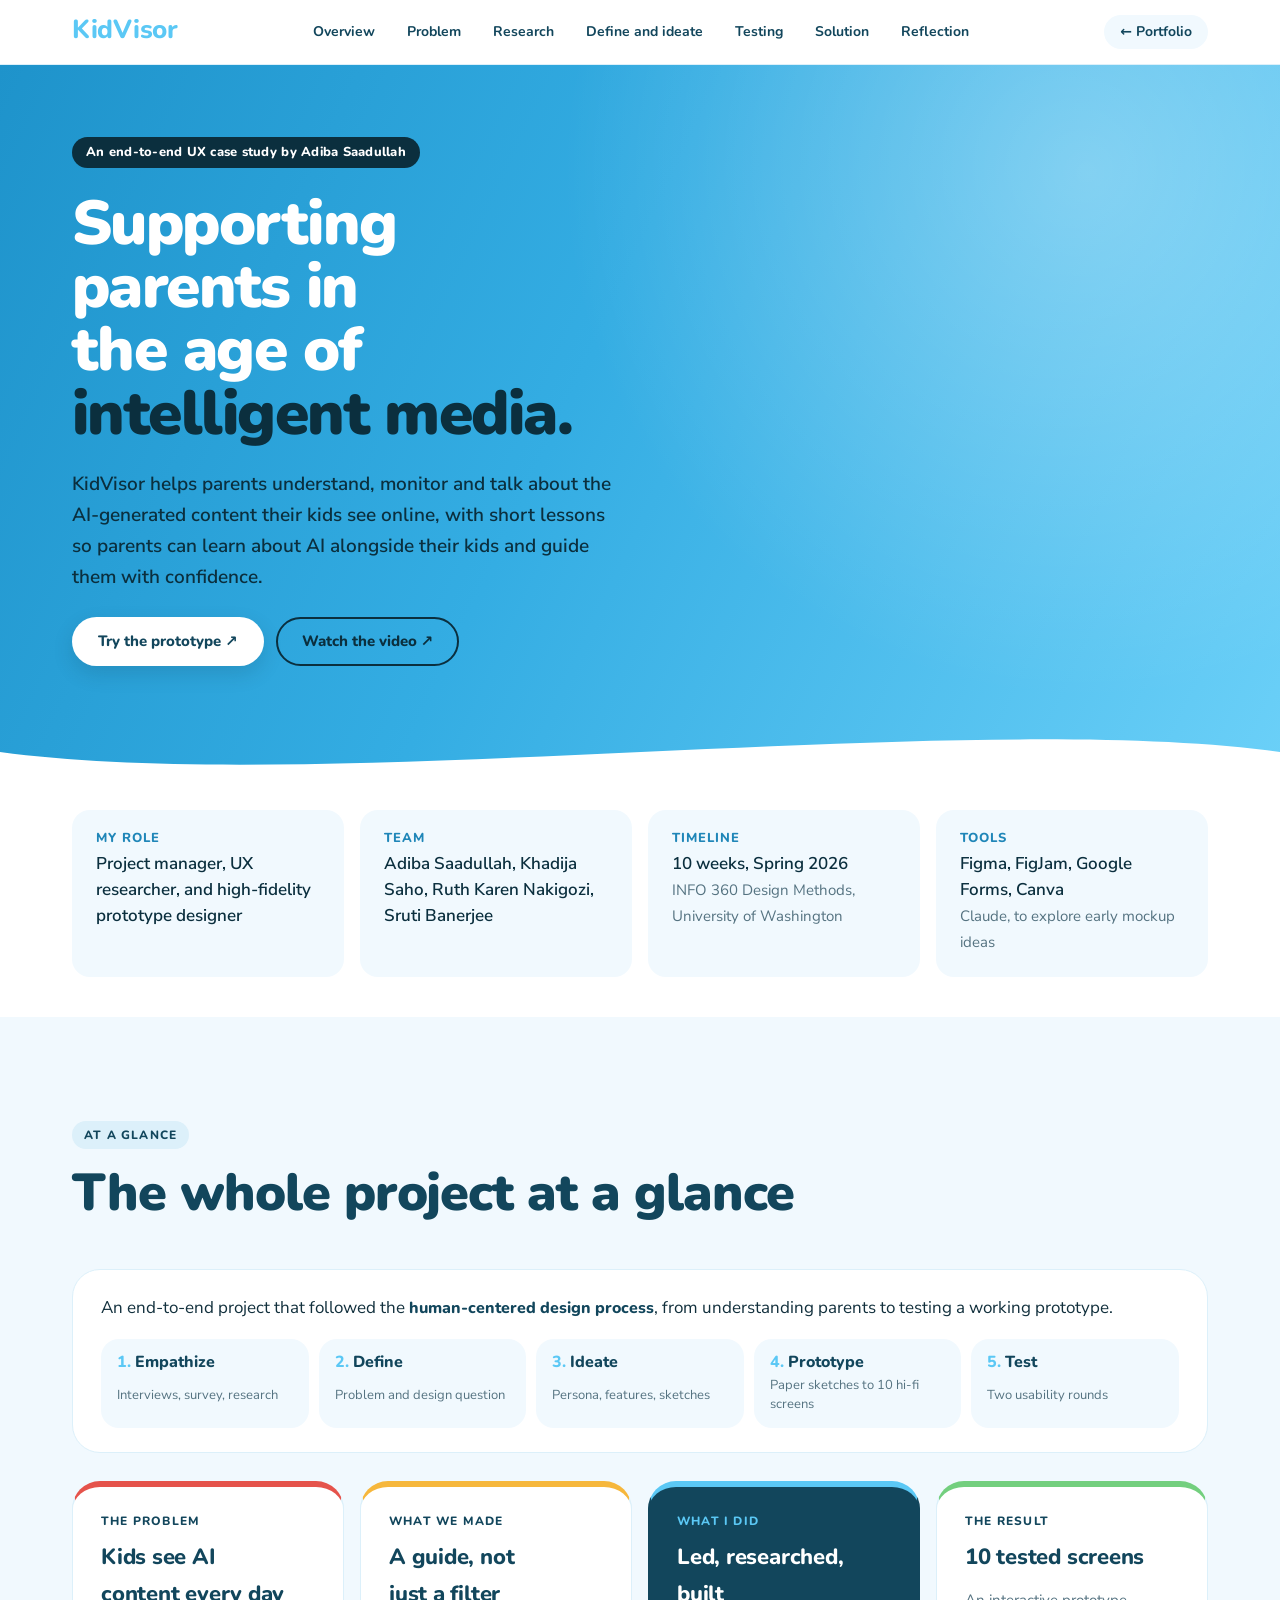
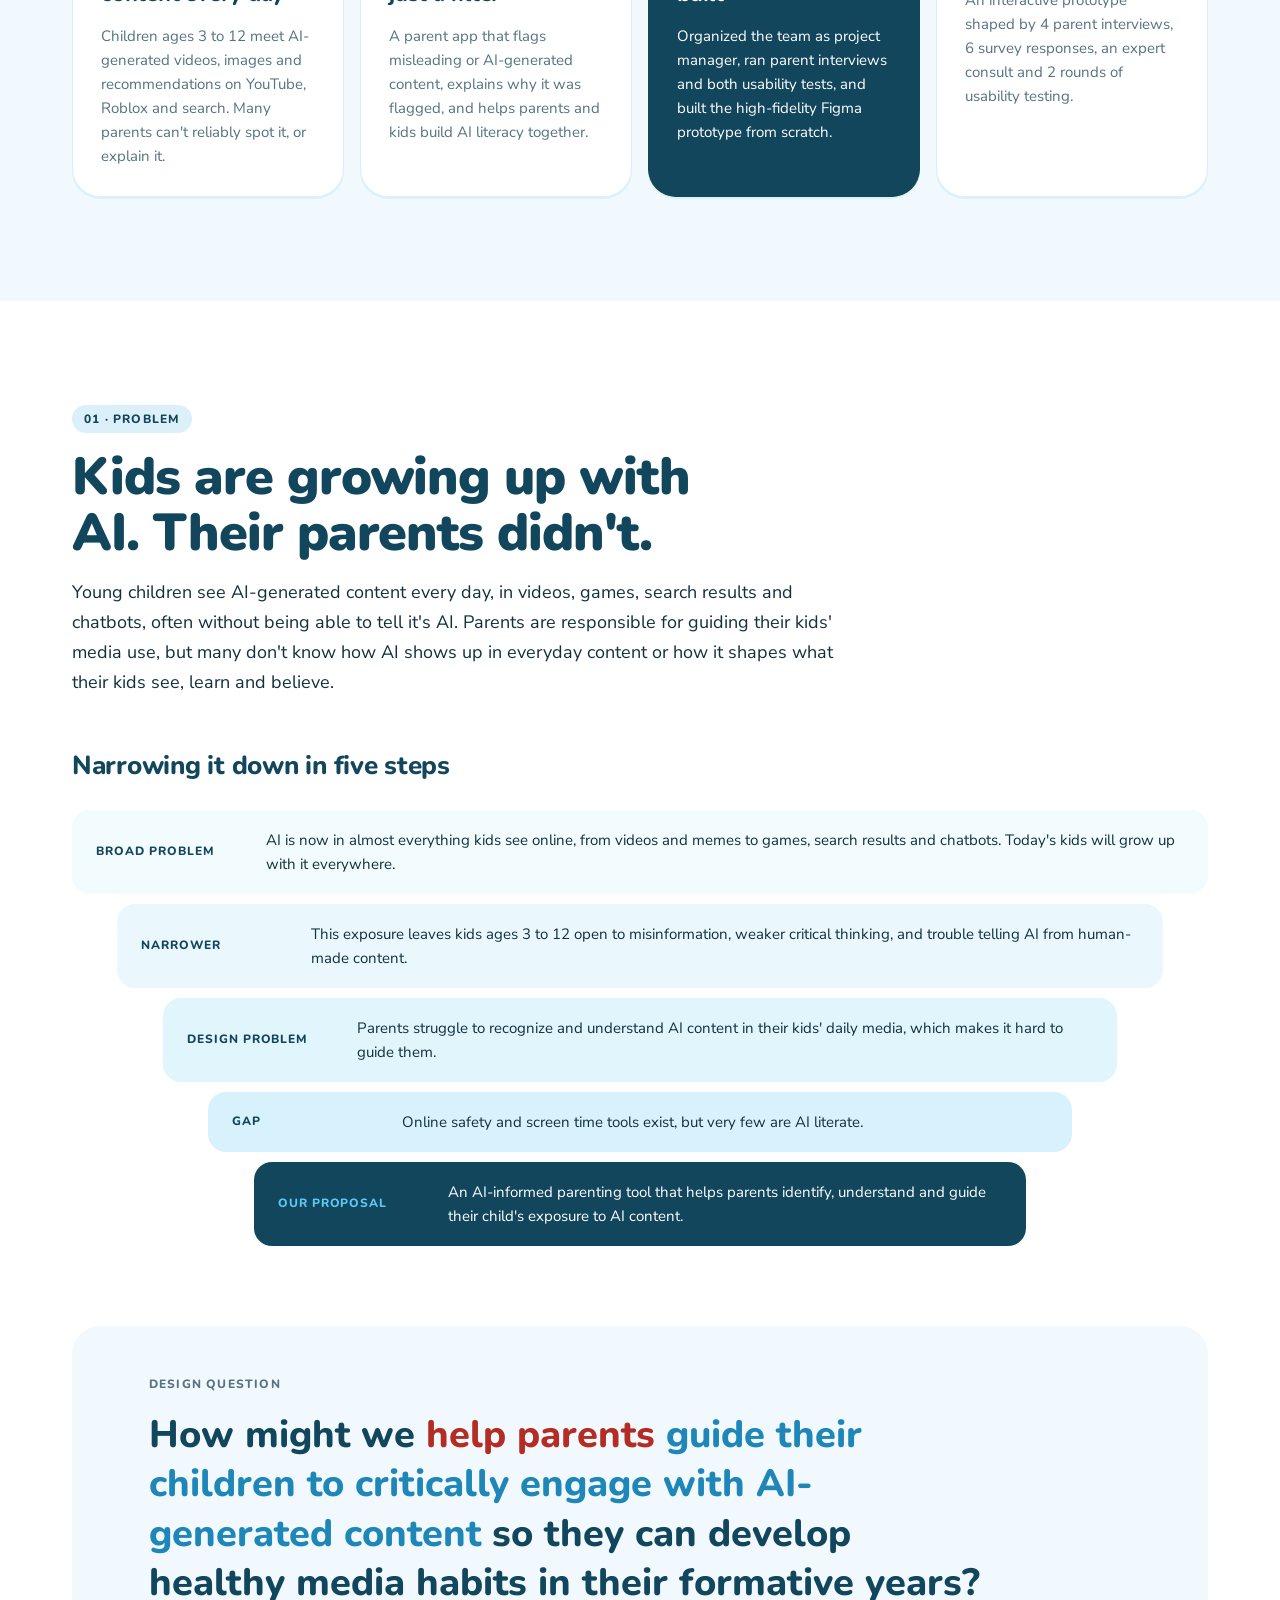
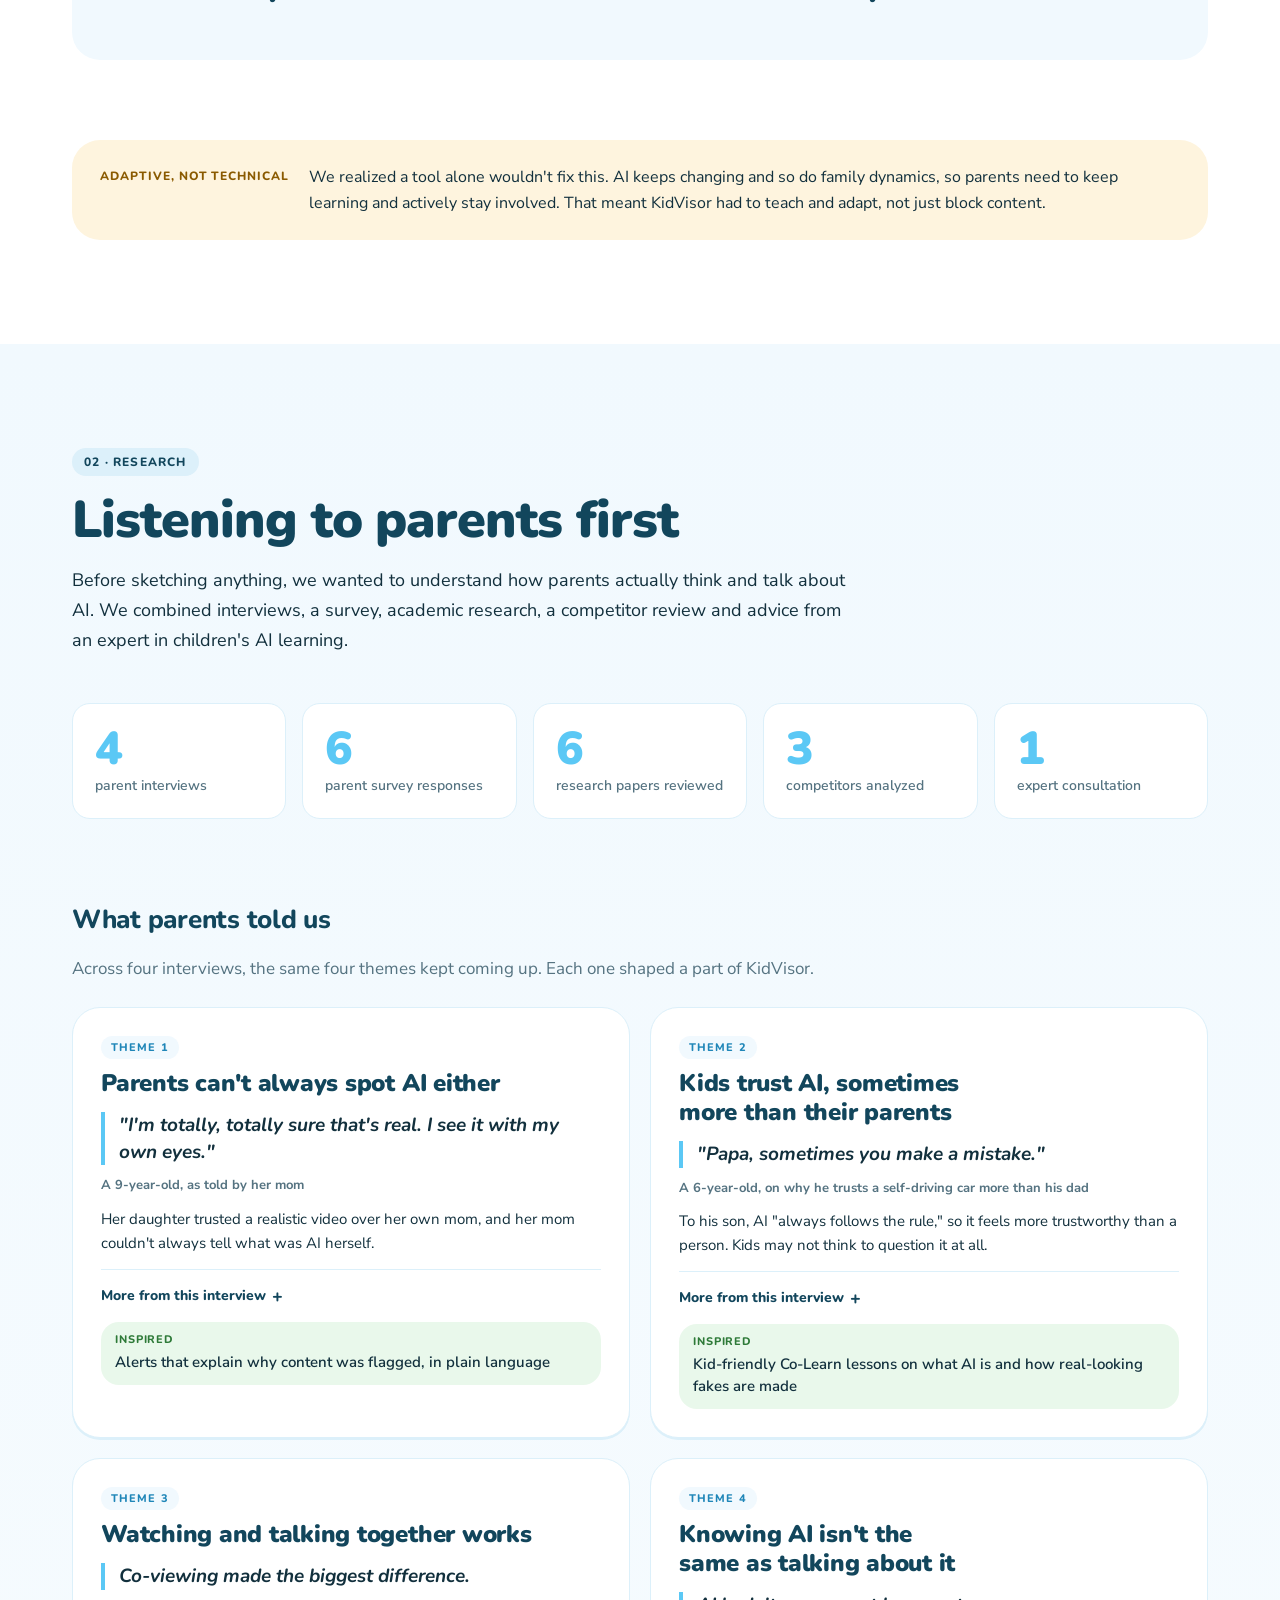
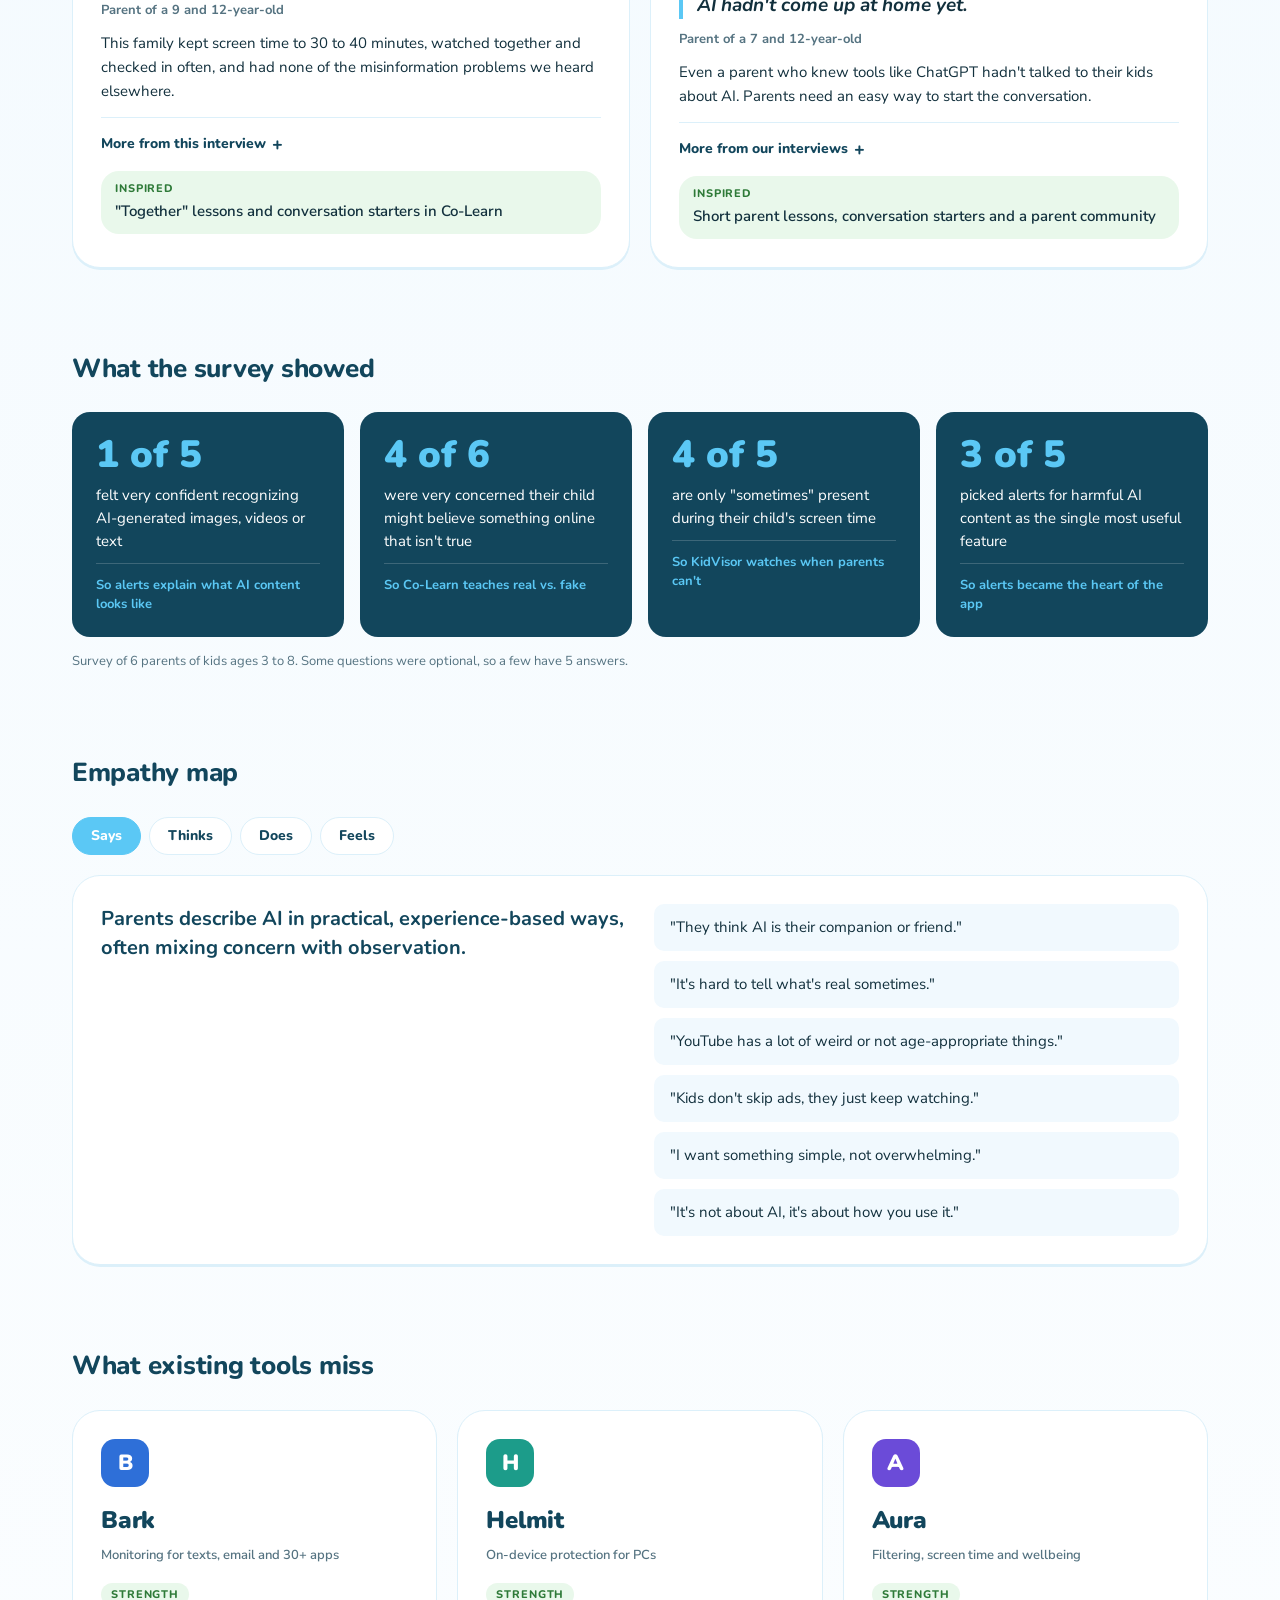
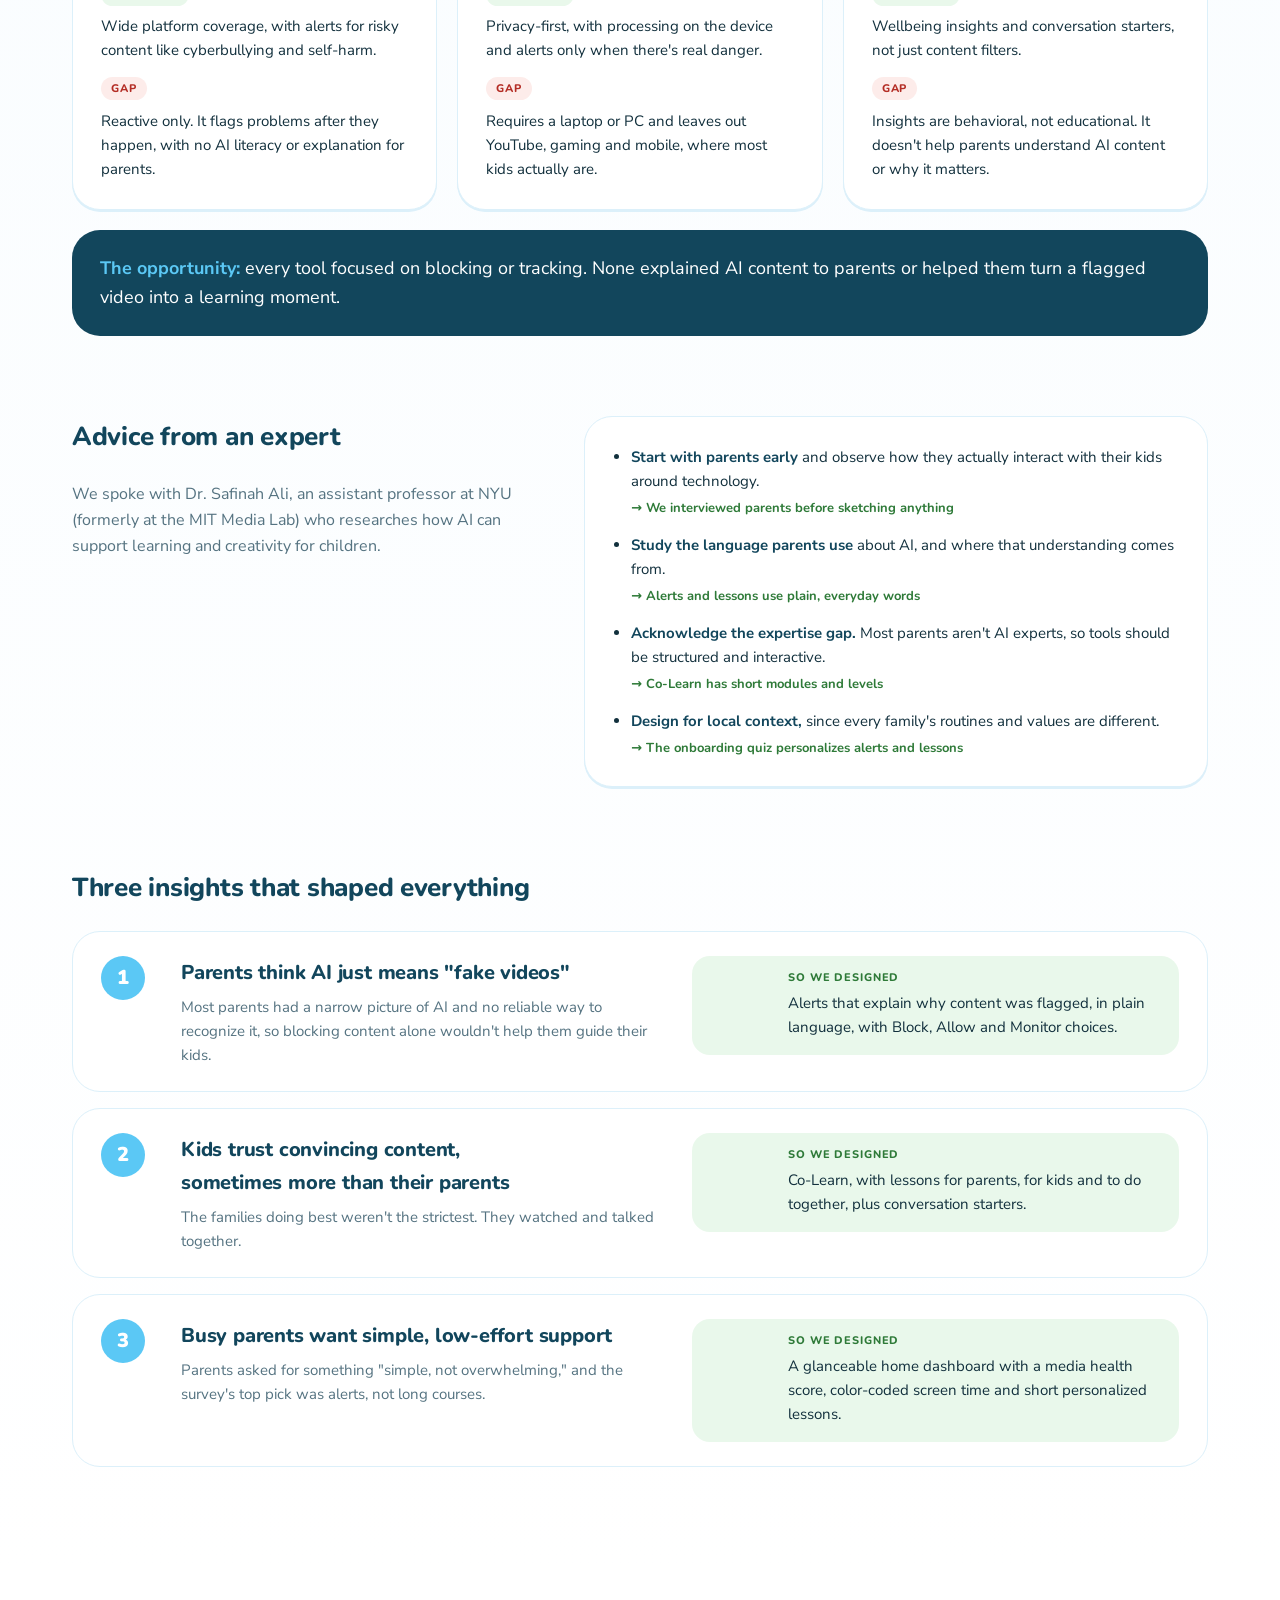
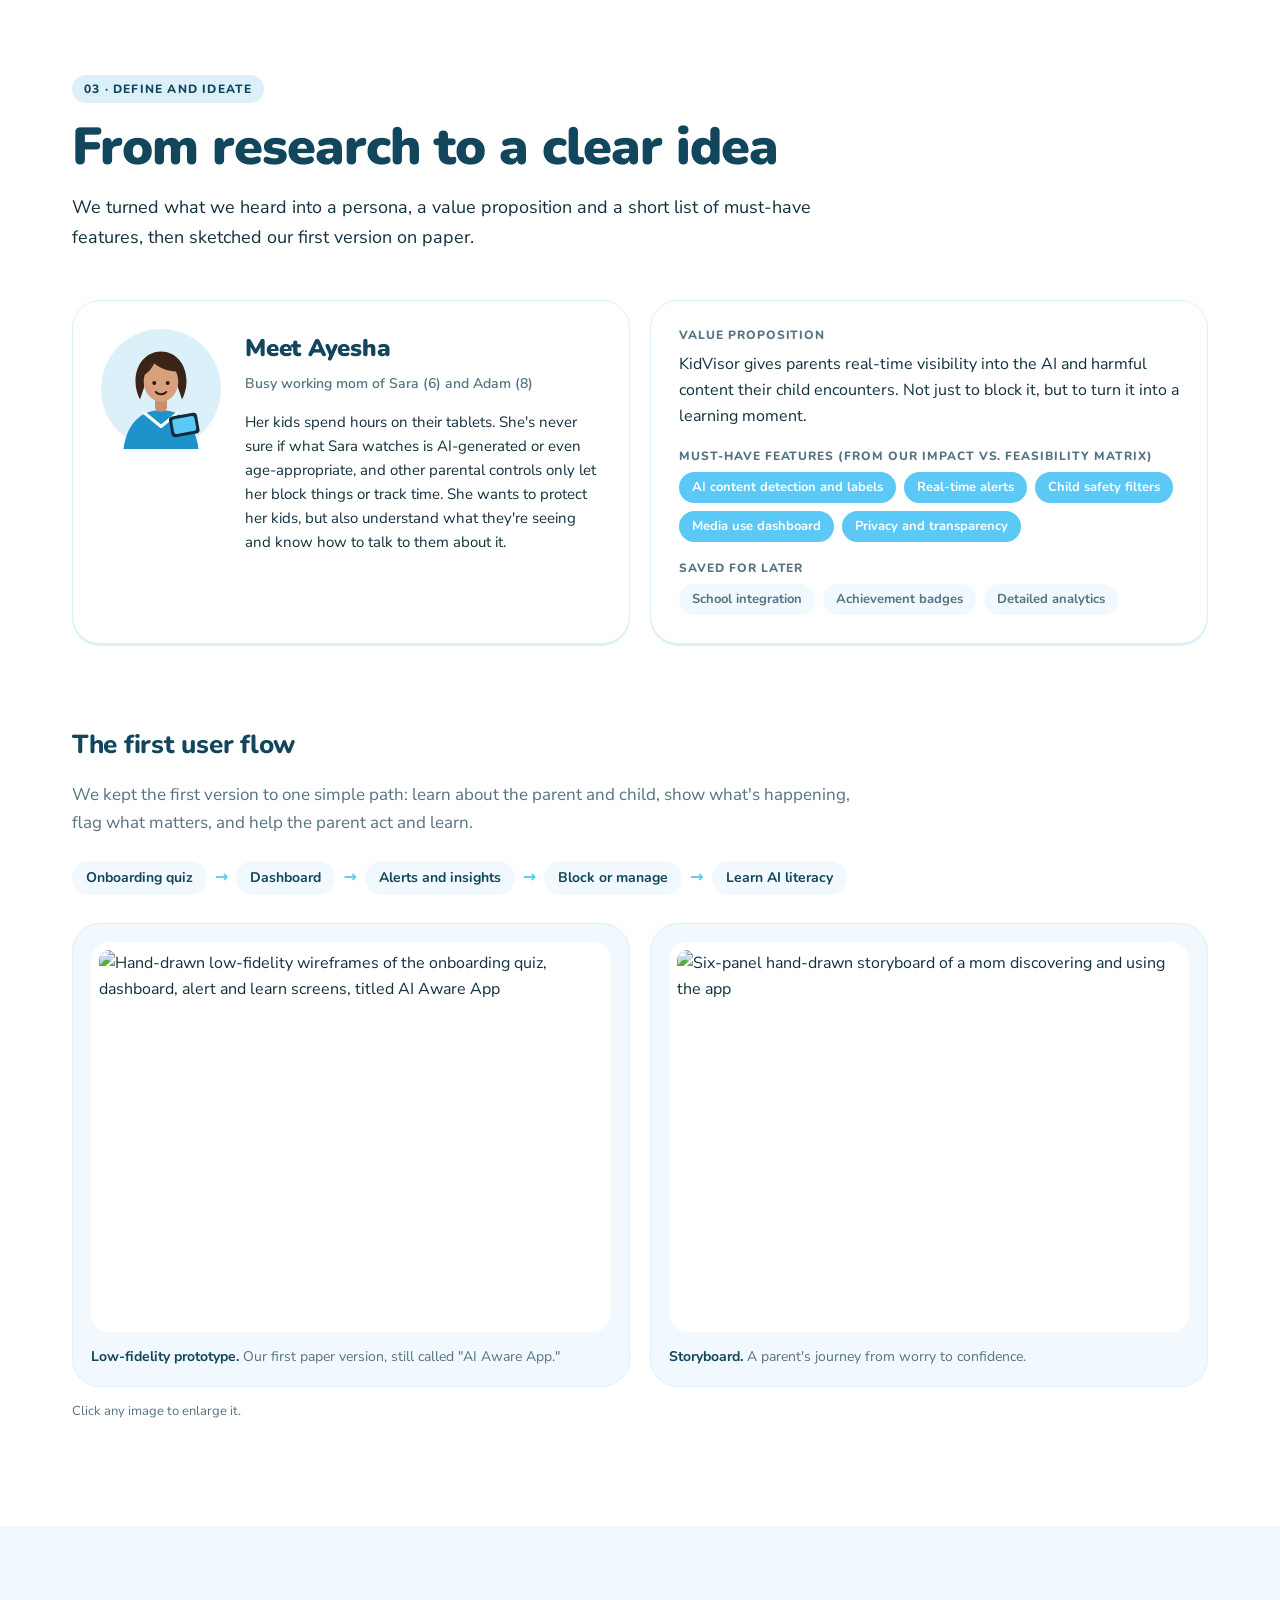
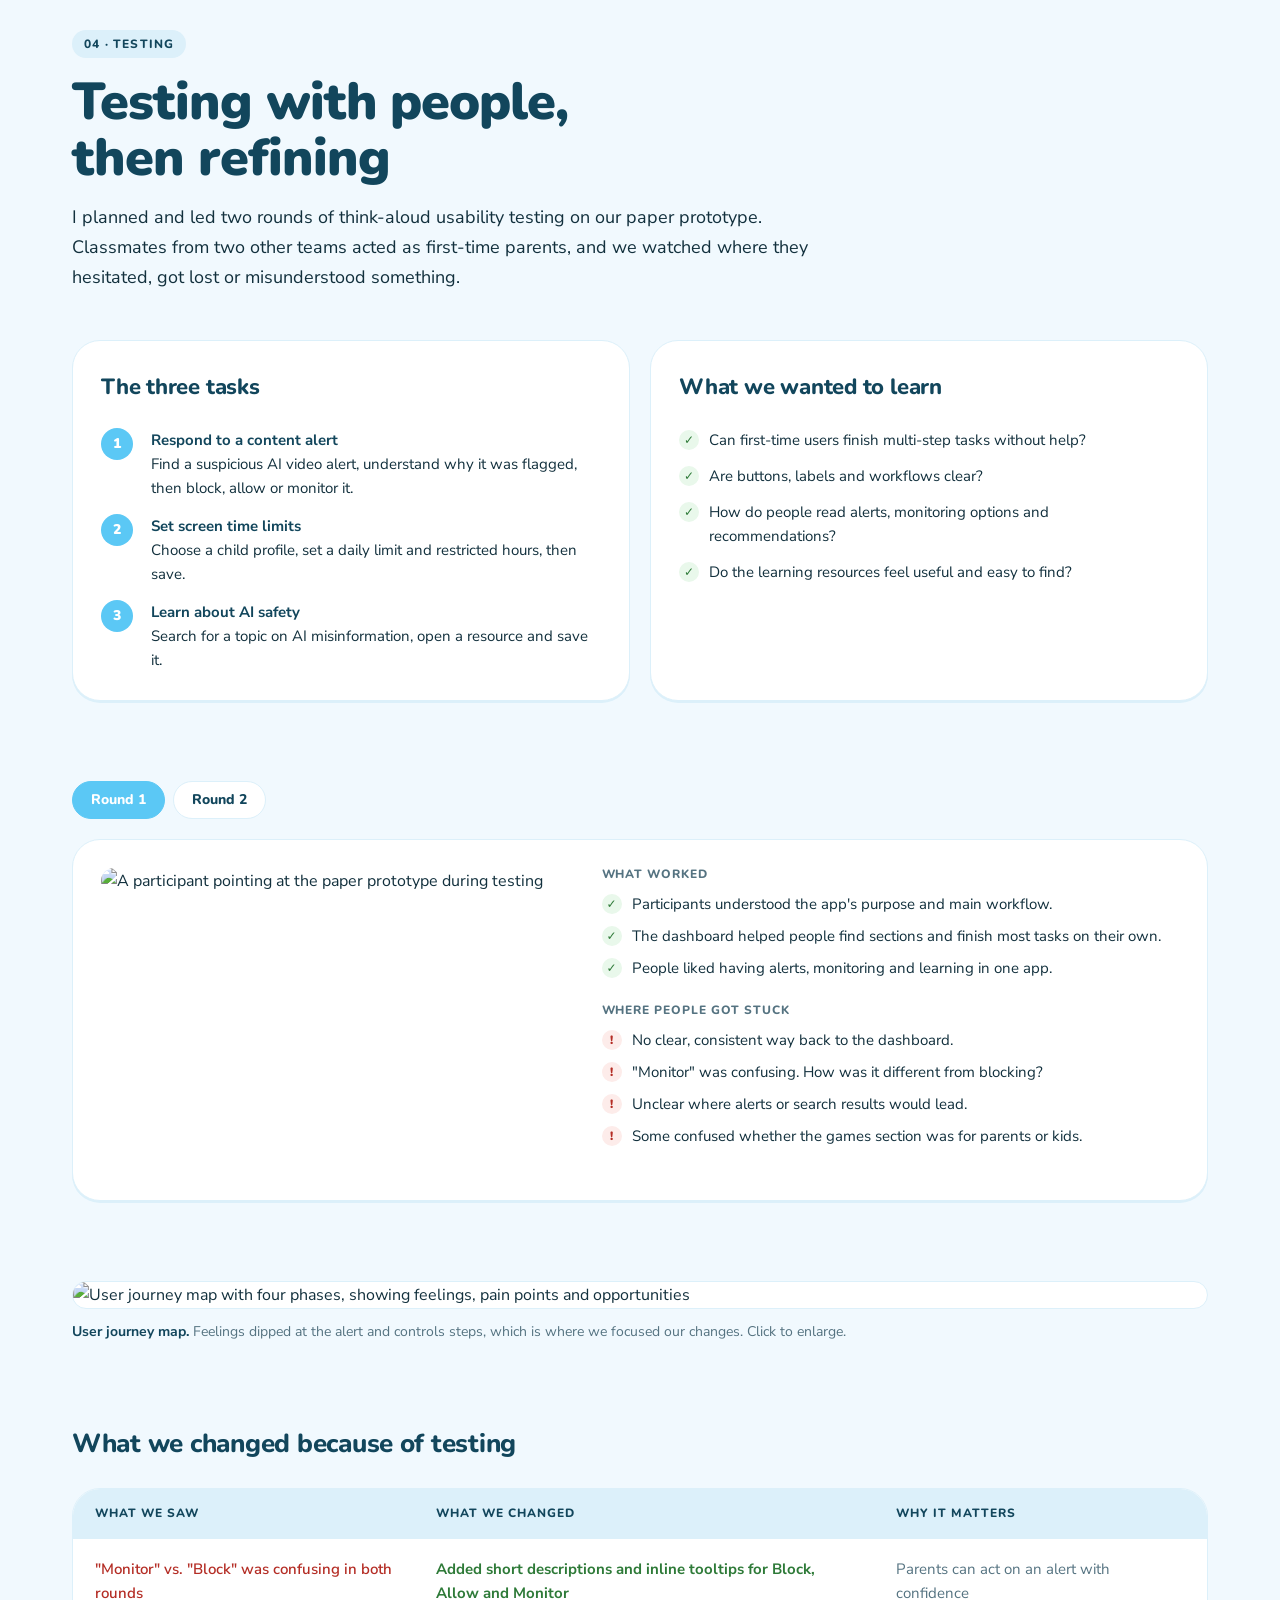
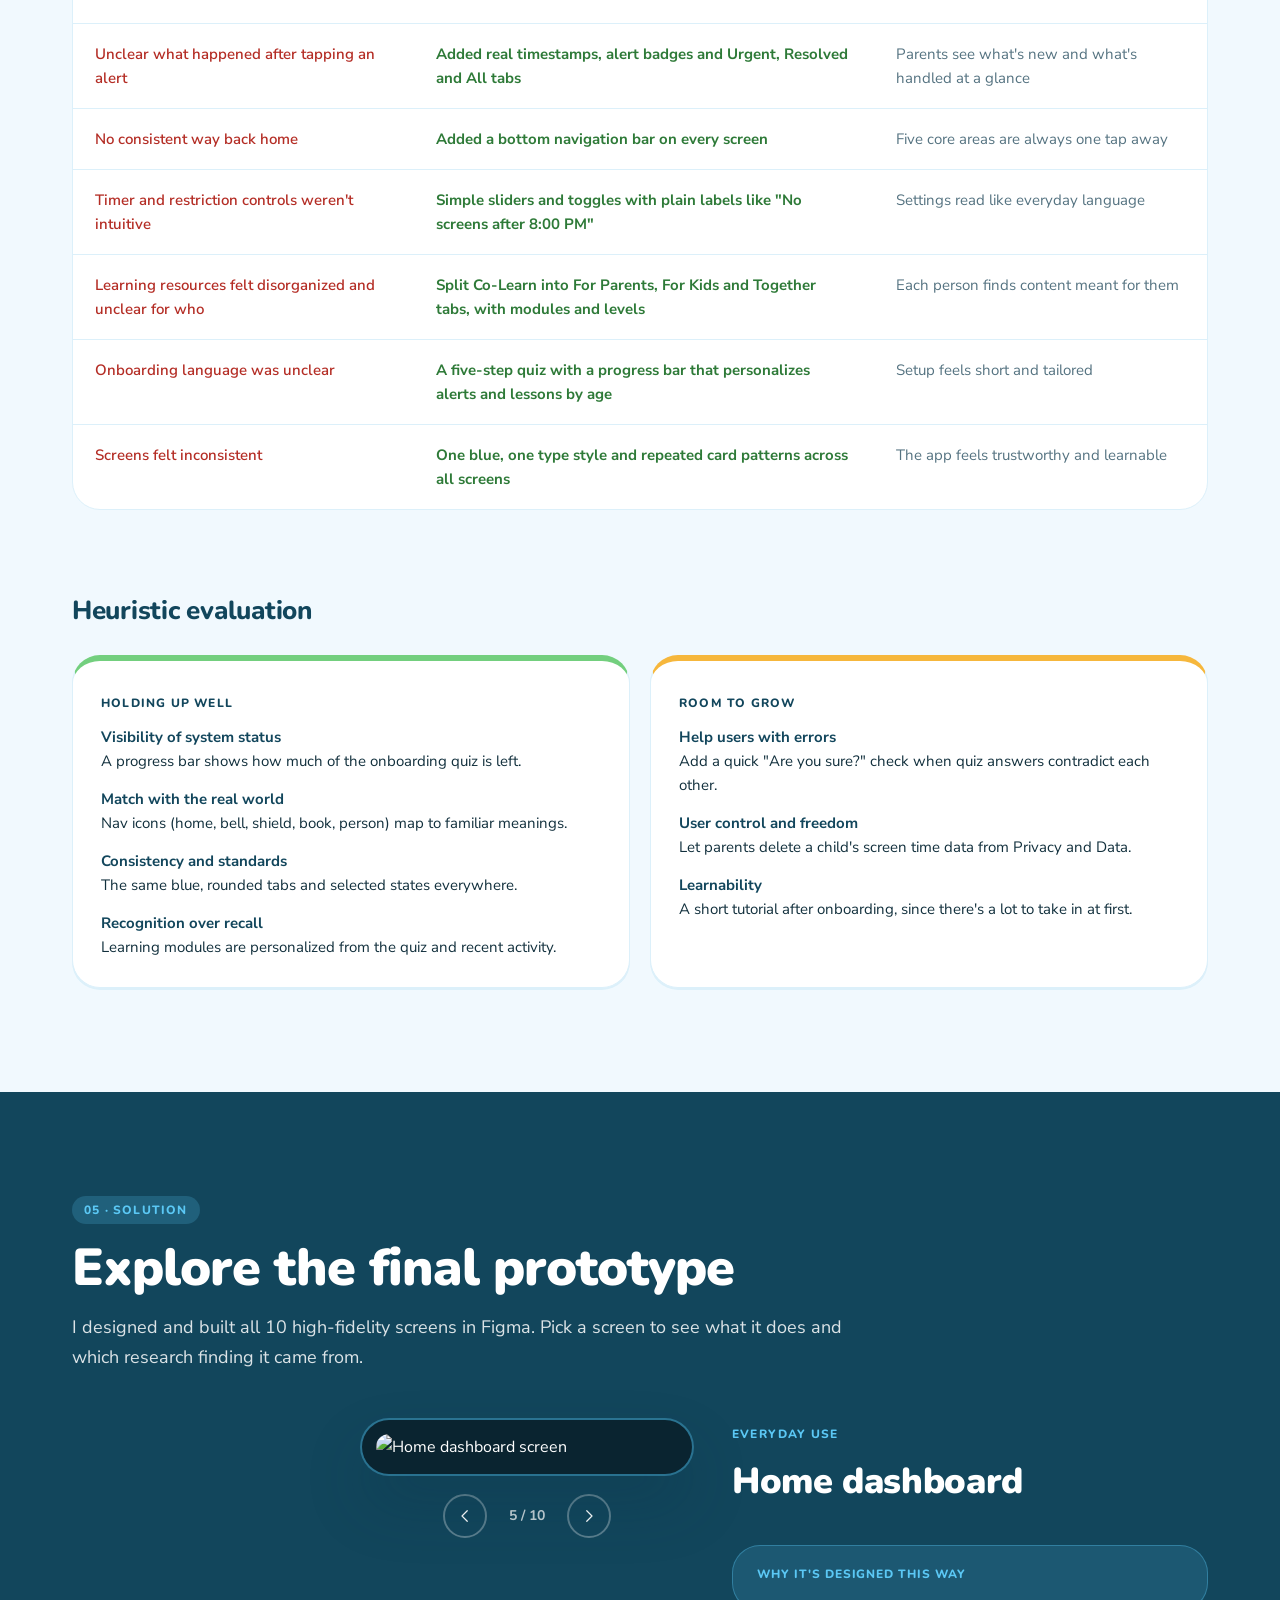
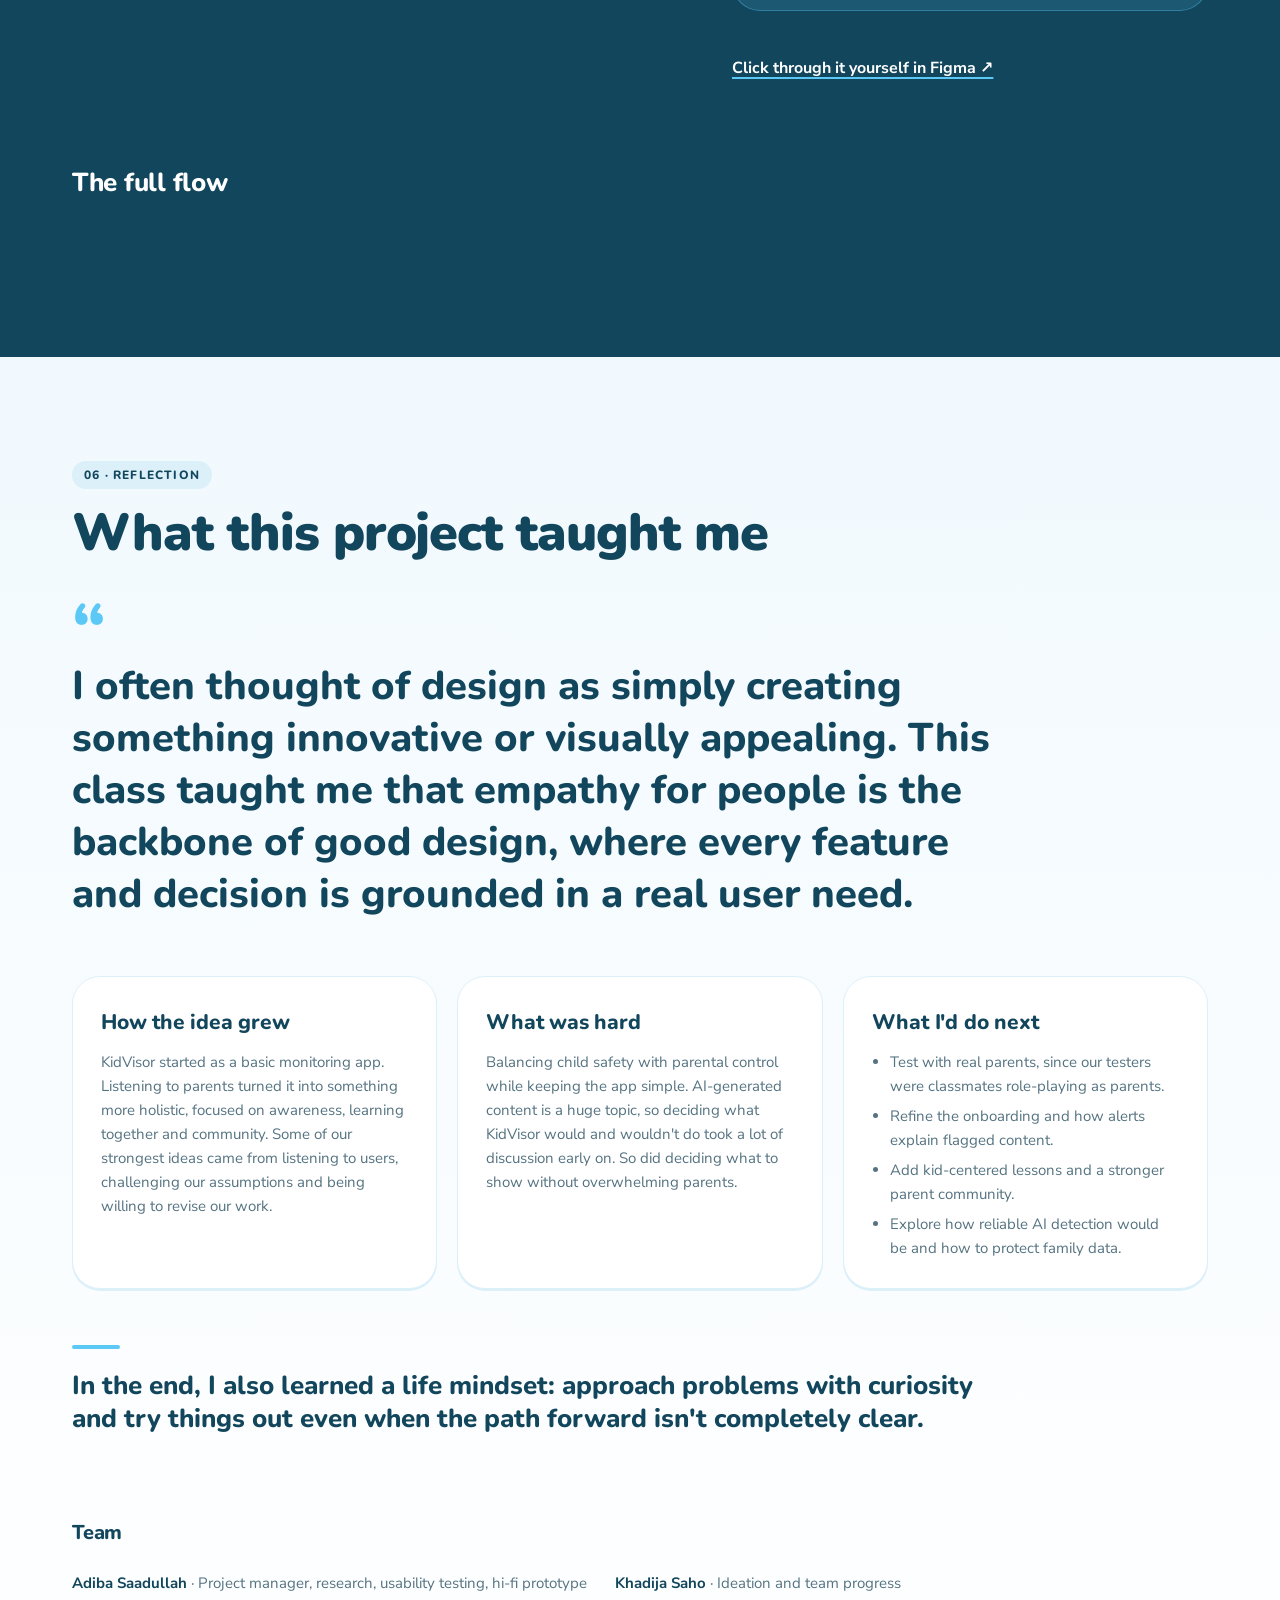
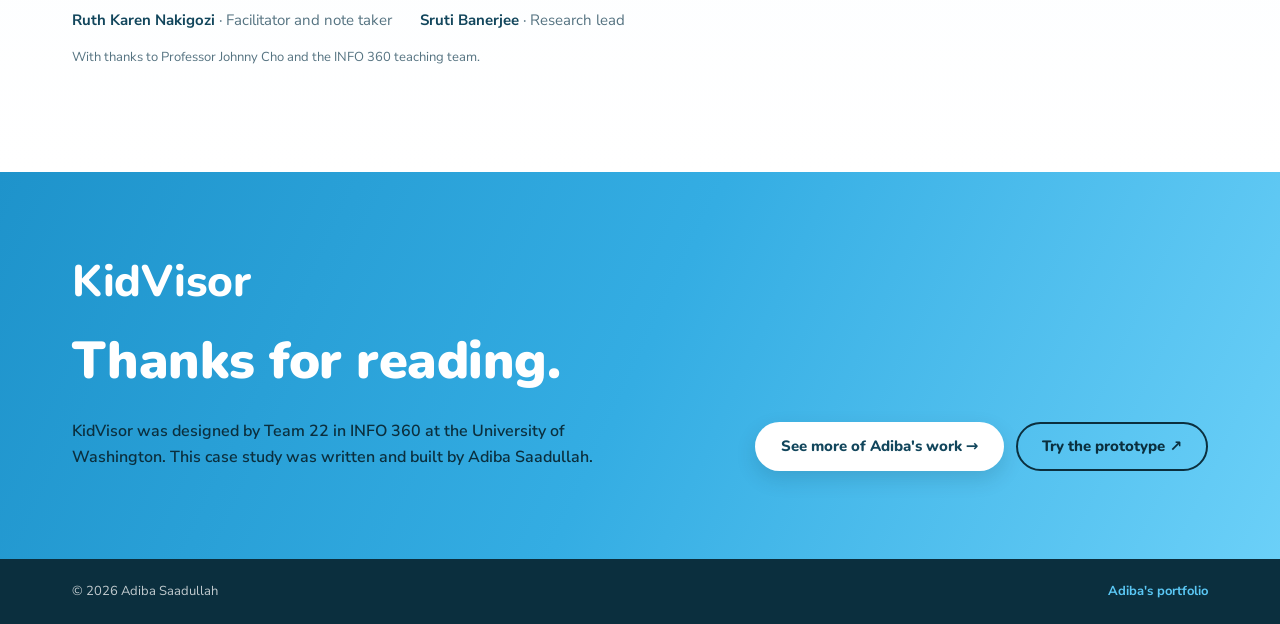
==== index.html @ 48311cc6 "Add files via upload" ====
<!DOCTYPE html>
<html lang="en">
<head>
  <meta charset="utf-8">
  <meta name="viewport" content="width=device-width, initial-scale=1, viewport-fit=cover">
  <title>KidVisor</title>
  <meta name="claude:viewport-fit-sides" content="cover">
  <meta name="description" content="KidVisor: a UX case study by Adiba Saadullah on helping parents guide their children through AI-generated content.">
  <link rel="preconnect" href="https://fonts.googleapis.com">
  <link rel="preconnect" href="https://fonts.gstatic.com" crossorigin>
  <link rel="stylesheet" href="https://fonts.googleapis.com/css2?family=Nunito:ital,wght@0,600;0,700;0,800;0,900;1,700&family=Nunito+Sans:opsz,wght@6..12,400;6..12,600;6..12,700&display=swap">
  <link rel="stylesheet" href="styles.css">
</head>
<body>

  <header class="nav">
    <div class="wrap nav-inner">
      <!-- To use the real logo: <a href="#top" class="logo-link"><img src="images/kidvisor-logo.png" alt="KidVisor" class="logo-img"></a> -->
      <a href="#top" class="logo-link" aria-label="KidVisor, back to top"><span class="logo">KidVisor</span></a>
      <nav class="chapters" aria-label="Case study sections">
        <ol>
          <li><a href="#overview">Overview</a></li>
          <li><a href="#problem">Problem</a></li>
          <li><a href="#research">Research</a></li>
          <li><a href="#define">Define and ideate</a></li>
          <li><a href="#testing">Testing</a></li>
          <li><a href="#solution">Solution</a></li>
          <li><a href="#reflection">Reflection</a></li>
        </ol>
      </nav>
      <a class="portfolio-link" href="../index.html#work">← Portfolio</a>
    </div>
  </header>

  <main>

    <!-- ============ HERO ============ -->
    <section class="kv-hero" id="top">
      <div class="wrap kv-hero-grid">
        <div class="kv-hero-text">
          <span class="byline">An end-to-end UX case study by Adiba Saadullah</span>
          <h1>Supporting parents in the age of <span>intelligent media.</span></h1>
          <p class="kv-sub">KidVisor helps parents understand, monitor and talk about the AI-generated content their kids see online, with short lessons so parents can learn about AI alongside their kids and guide them with confidence.</p>
          <div class="kv-actions">
            <a class="btn btn-white" href="https://www.figma.com/proto/gJAdakdcy52HbfabrVJKoQ/Kidvisor---AI-Learning-App_INFO-380-Team-22?node-id=2-2&amp;p=f&amp;t=HT3lmZEZk5pfbrjX-1&amp;scaling=scale-down&amp;content-scaling=fixed&amp;page-id=0%3A1&amp;starting-point-node-id=2%3A2" target="_blank" rel="noopener">Try the prototype ↗</a>
            <a class="btn btn-ghost" href="https://www.youtube.com/watch?v=j3AyYcY7vuY" target="_blank" rel="noopener">Watch the video ↗</a>
          </div>
        </div>
        <div class="kv-stage" aria-label="Three KidVisor app screens: alerts, home dashboard, and co-learn" role="img">
          <img class="p1" src="images/screen-alerts.webp" alt="">
          <img class="p2" src="images/screen-dashboard.webp" alt="">
          <img class="p3" src="images/screen-colearn.webp" alt="">
        </div>
      </div>
      <svg class="hero-wave" viewBox="0 0 1440 80" preserveAspectRatio="none" aria-hidden="true"><path d="M0 40 C 360 90 1080 -10 1440 40 L1440 80 L0 80 Z" fill="currentColor"/></svg>
    </section>

    <section class="facts-band">
      <div class="wrap">
        <dl class="facts-row">
          <div><dt>My role</dt><dd>Project manager, UX researcher, and high-fidelity prototype designer</dd></div>
          <div><dt>Team</dt><dd>Adiba Saadullah, Khadija Saho, Ruth Karen Nakigozi, Sruti Banerjee</dd></div>
          <div><dt>Timeline</dt><dd>10 weeks, Spring 2026<br><span class="muted">INFO 360 Design Methods, University of Washington</span></dd></div>
          <div><dt>Tools</dt><dd>Figma, FigJam, Google Forms, Canva<br><span class="muted">Claude, to explore early mockup ideas</span></dd></div>
        </dl>
      </div>
    </section>

    <!-- ============ 00 OVERVIEW ============ -->
    <section class="cs-section tint" id="overview">
      <div class="wrap">
        <div class="cs-head">
          <span class="chapter-num">At a glance</span>
          <h2>The whole project at a glance</h2>
        </div>
        <div class="process" aria-label="Human-centered design process">
          <p class="process-intro">An end-to-end project that followed the <b>human-centered design process</b>, from understanding parents to testing a working prototype.</p>
          <ol>
            <li><a href="#research"><b>Empathize</b><span>Interviews, survey, research</span></a></li>
            <li><a href="#problem"><b>Define</b><span>Problem and design question</span></a></li>
            <li><a href="#define"><b>Ideate</b><span>Persona, features, sketches</span></a></li>
            <li><a href="#solution"><b>Prototype</b><span>Paper sketches to 10 hi-fi screens</span></a></li>
            <li><a href="#testing"><b>Test</b><span>Two usability rounds</span></a></li>
          </ol>
        </div>
        <div class="glance">
          <article class="panel">
            <span class="chapter-num">The problem</span>
            <h3>Kids see AI content every day</h3>
            <p>Children ages 3 to 12 meet AI-generated videos, images and recommendations on YouTube, Roblox and search. Many parents can't reliably spot it, or explain it.</p>
          </article>
          <article class="panel">
            <span class="chapter-num">What we made</span>
            <h3>A guide, not just a filter</h3>
            <p>A parent app that flags misleading or AI-generated content, explains why it was flagged, and helps parents and kids build AI literacy together.</p>
          </article>
          <article class="panel mine">
            <span class="chapter-num">What I did</span>
            <h3>Led, researched, built</h3>
            <p>Organized the team as project manager, ran parent interviews and both usability tests, and built the high-fidelity Figma prototype from scratch.</p>
          </article>
          <article class="panel">
            <span class="chapter-num">The result</span>
            <h3>10 tested screens</h3>
            <p>An interactive prototype shaped by 4 parent interviews, 6 survey responses, an expert consult and 2 rounds of usability testing.</p>
          </article>
        </div>
      </div>
    </section>

    <!-- ============ 01 PROBLEM ============ -->
    <section class="cs-section" id="problem">
      <div class="wrap">
        <div class="cs-head">
          <span class="chapter-num">01 · Problem</span>
          <h2>Kids are growing up with AI. Their parents didn't.</h2>
          <p>Young children see AI-generated content every day, in videos, games, search results and chatbots, often without being able to tell it's AI. Parents are responsible for guiding their kids' media use, but many don't know how AI shows up in everyday content or how it shapes what their kids see, learn and believe.</p>
        </div>

        <div class="block">
          <h3 class="sub-head">Narrowing it down in five steps</h3>
          <ol class="funnel">
            <li style="--w:100%; --mix:8%"><b>Broad problem</b><span>AI is now in almost everything kids see online, from videos and memes to games, search results and chatbots. Today's kids will grow up with it everywhere.</span></li>
            <li style="--w:92%; --mix:13%"><b>Narrower</b><span>This exposure leaves kids ages 3 to 12 open to misinformation, weaker critical thinking, and trouble telling AI from human-made content.</span></li>
            <li style="--w:84%; --mix:18%"><b>Design problem</b><span>Parents struggle to recognize and understand AI content in their kids' daily media, which makes it hard to guide them.</span></li>
            <li style="--w:76%; --mix:24%"><b>Gap</b><span>Online safety and screen time tools exist, but very few are AI literate.</span></li>
            <li style="--w:68%"><b>Our proposal</b><span>An AI-informed parenting tool that helps parents identify, understand and guide their child's exposure to AI content.</span></li>
          </ol>
        </div>

        <div class="block">
          <blockquote class="hmw">
            <span class="label">Design question</span>
            How might we <em>help parents</em> <strong>guide their children to critically engage with AI-generated content</strong> so they can develop healthy media habits in their formative years?
          </blockquote>
        </div>

        <div class="block callout">
          <span class="tagline">Adaptive, not technical</span>
          <p>We realized a tool alone wouldn't fix this. AI keeps changing and so do family dynamics, so parents need to keep learning and actively stay involved. That meant KidVisor had to teach and adapt, not just block content.</p>
        </div>
      </div>
    </section>

    <!-- ============ 02 RESEARCH ============ -->
    <section class="cs-section ice" id="research">
      <div class="wrap">
        <div class="cs-head">
          <span class="chapter-num">02 · Research</span>
          <h2>Listening to parents first</h2>
          <p>Before sketching anything, we wanted to understand how parents actually think and talk about AI. We combined interviews, a survey, academic research, a competitor review and advice from an expert in children's AI learning.</p>
        </div>

        <div class="methods">
          <div class="method"><b>4</b><span>parent interviews</span></div>
          <div class="method"><b>6</b><span>parent survey responses</span></div>
          <div class="method"><b>6</b><span>research papers reviewed</span></div>
          <div class="method"><b>3</b><span>competitors analyzed</span></div>
          <div class="method"><b>1</b><span>expert consultation</span></div>
        </div>

        <!-- Interviews -->
        <div class="block">
          <h3 class="sub-head">What parents told us</h3>
          <p class="sub-lead">Across four interviews, the same four themes kept coming up. Each one shaped a part of KidVisor.</p>
          <div class="voices">
            <article class="panel voice">
              <span class="theme-n">Theme 1</span>
              <h4>Parents can't always spot AI either</h4>
              <blockquote>"I'm totally, totally sure that's real. I see it with my own eyes."</blockquote>
              <p class="who">A 9-year-old, as told by her mom</p>
              <p class="insight">Her daughter trusted a realistic video over her own mom, and her mom couldn't always tell what was AI herself.</p>
              <details class="more">
                <summary>More from this interview</summary>
                <ul>
                  <li>She described AI only as "fake videos," and wasn't aware of algorithms or chatbots.</li>
                  <li>She wanted alerts and a clear "is this safe?" signal, not time-heavy features.</li>
                </ul>
              </details>
              <p class="inspired"><b>Inspired</b>Alerts that explain why content was flagged, in plain language</p>
            </article>
            <article class="panel voice">
              <span class="theme-n">Theme 2</span>
              <h4>Kids trust AI, sometimes more than their parents</h4>
              <blockquote>"Papa, sometimes you make a mistake."</blockquote>
              <p class="who">A 6-year-old, on why he trusts a self-driving car more than his dad</p>
              <p class="insight">To his son, AI "always follows the rule," so it feels more trustworthy than a person. Kids may not think to question it at all.</p>
              <details class="more">
                <summary>More from this interview</summary>
                <ul>
                  <li>His son thinks AI just means "robot."</li>
                  <li>Even for this parent, explaining AI simply enough for a child was the hardest part.</li>
                </ul>
              </details>
              <p class="inspired"><b>Inspired</b>Kid-friendly Co-Learn lessons on what AI is and how real-looking fakes are made</p>
            </article>
            <article class="panel voice">
              <span class="theme-n">Theme 3</span>
              <h4>Watching and talking together works</h4>
              <blockquote>Co-viewing made the biggest difference.</blockquote>
              <p class="who">Parent of a 9 and 12-year-old</p>
              <p class="insight">This family kept screen time to 30 to 40 minutes, watched together and checked in often, and had none of the misinformation problems we heard elsewhere.</p>
              <details class="more">
                <summary>More from this interview</summary>
                <ul>
                  <li>She reviews YouTube history from her own phone and stays present when the TV is on.</li>
                  <li>She explains both the good and bad sides of AI to her kids.</li>
                </ul>
              </details>
              <p class="inspired"><b>Inspired</b>"Together" lessons and conversation starters in Co-Learn</p>
            </article>
            <article class="panel voice">
              <span class="theme-n">Theme 4</span>
              <h4>Knowing AI isn't the same as talking about it</h4>
              <blockquote>AI hadn't come up at home yet.</blockquote>
              <p class="who">Parent of a 7 and 12-year-old</p>
              <p class="insight">Even a parent who knew tools like ChatGPT hadn't talked to their kids about AI. Parents need an easy way to start the conversation.</p>
              <details class="more">
                <summary>More from our interviews</summary>
                <ul>
                  <li>Another parent asked for simple lessons on how to talk to kids about AI.</li>
                  <li>Parents told us they want something simple, not overwhelming.</li>
                </ul>
              </details>
              <p class="inspired"><b>Inspired</b>Short parent lessons, conversation starters and a parent community</p>
            </article>
          </div>
        </div>

        <!-- Survey -->
        <div class="block">
          <h3 class="sub-head">What the survey showed</h3>
          <div class="stats">
            <div class="stat"><b>1 of 5</b><p>felt very confident recognizing AI-generated images, videos or text</p><span>So alerts explain what AI content looks like</span></div>
            <div class="stat"><b>4 of 6</b><p>were very concerned their child might believe something online that isn't true</p><span>So Co-Learn teaches real vs. fake</span></div>
            <div class="stat"><b>4 of 5</b><p>are only "sometimes" present during their child's screen time</p><span>So KidVisor watches when parents can't</span></div>
            <div class="stat"><b>3 of 5</b><p>picked alerts for harmful AI content as the single most useful feature</p><span>So alerts became the heart of the app</span></div>
          </div>
          <p class="note">Survey of 6 parents of kids ages 3 to 8. Some questions were optional, so a few have 5 answers.</p>
        </div>

        <!-- Empathy map -->
        <div class="block">
          <h3 class="sub-head">Empathy map</h3>
          <div class="tabs" role="tablist" aria-label="Empathy map">
            <button class="tab" role="tab" id="t-says" aria-controls="p-says" aria-selected="true">Says</button>
            <button class="tab" role="tab" id="t-thinks" aria-controls="p-thinks" aria-selected="false">Thinks</button>
            <button class="tab" role="tab" id="t-does" aria-controls="p-does" aria-selected="false">Does</button>
            <button class="tab" role="tab" id="t-feels" aria-controls="p-feels" aria-selected="false">Feels</button>
          </div>
          <div class="panel">
            <div class="tab-panel empathy" role="tabpanel" id="p-says" aria-labelledby="t-says">
              <p class="lead">Parents describe AI in practical, experience-based ways, often mixing concern with observation.</p>
              <ul><li>"They think AI is their companion or friend."</li><li>"It's hard to tell what's real sometimes."</li><li>"YouTube has a lot of weird or not age-appropriate things."</li><li>"Kids don't skip ads, they just keep watching."</li><li>"I want something simple, not overwhelming."</li><li>"It's not about AI, it's about how you use it."</li></ul>
            </div>
            <div class="tab-panel empathy" role="tabpanel" id="p-thinks" aria-labelledby="t-thinks" hidden>
              <p class="lead">They're trying to make sense of something new, with a quiet worry about the long term.</p>
              <ul><li>Kids don't have anything to compare AI to.</li><li>Even adults don't fully understand AI, so teaching it is hard.</li><li>AI content can be misleading, manipulative or overly polished.</li><li>Exposure without guidance could shape how kids see reality.</li><li>Technology is unavoidable, so the focus should be guidance, not restriction.</li></ul>
            </div>
            <div class="tab-panel empathy" role="tabpanel" id="p-does" aria-labelledby="t-does" hidden>
              <p class="lead">Parents adapt as they go, balancing supervision with what's practical.</p>
              <ul><li>Set screen time limits, often different on weekends.</li><li>Use parental controls and YouTube Kids.</li><li>Restrict or take away devices when content feels harmful.</li><li>Have occasional "real vs. fake" conversations.</li><li>Look for (or wish for) better tools to filter and track content.</li></ul>
            </div>
            <div class="tab-panel empathy" role="tabpanel" id="p-feels" aria-labelledby="t-feels" hidden>
              <p class="lead">A mix of concern, uncertainty, responsibility and cautious hope.</p>
              <ul><li>Concerned about kids being misled or manipulated.</li><li>Overwhelmed by how fast technology is changing.</li><li>Unsure how to explain AI clearly.</li><li>Frustrated by imperfect tools and platforms.</li><li>Hopeful AI can be good for kids if it's used the right way.</li></ul>
            </div>
          </div>
        </div>

        <!-- Competitors -->
        <div class="block">
          <h3 class="sub-head">What existing tools miss</h3>
          <div class="grid-3">
            <article class="panel comp">
              <!-- Swap for the real logo: <img class="comp-logo" src="images/logo-bark.png" alt=""> --><span class="comp-logo" style="--lc:#2E6FD8" aria-hidden="true">B</span><div><h3>Bark</h3><span class="kind">Monitoring for texts, email and 30+ apps</span></div>
              <dl>
                <div><dt class="good">Strength</dt><dd>Wide platform coverage, with alerts for risky content like cyberbullying and self-harm.</dd></div>
                <div><dt class="gap">Gap</dt><dd>Reactive only. It flags problems after they happen, with no AI literacy or explanation for parents.</dd></div>
              </dl>
            </article>
            <article class="panel comp">
              <!-- Swap for the real logo: <img class="comp-logo" src="images/logo-helmit.png" alt=""> --><span class="comp-logo" style="--lc:#1C9C8A" aria-hidden="true">H</span><div><h3>Helmit</h3><span class="kind">On-device protection for PCs</span></div>
              <dl>
                <div><dt class="good">Strength</dt><dd>Privacy-first, with processing on the device and alerts only when there's real danger.</dd></div>
                <div><dt class="gap">Gap</dt><dd>Requires a laptop or PC and leaves out YouTube, gaming and mobile, where most kids actually are.</dd></div>
              </dl>
            </article>
            <article class="panel comp">
              <!-- Swap for the real logo: <img class="comp-logo" src="images/logo-aura.png" alt=""> --><span class="comp-logo" style="--lc:#6B4BD8" aria-hidden="true">A</span><div><h3>Aura</h3><span class="kind">Filtering, screen time and wellbeing</span></div>
              <dl>
                <div><dt class="good">Strength</dt><dd>Wellbeing insights and conversation starters, not just content filters.</dd></div>
                <div><dt class="gap">Gap</dt><dd>Insights are behavioral, not educational. It doesn't help parents understand AI content or why it matters.</dd></div>
              </dl>
            </article>
          </div>
          <p class="opportunity"><b>The opportunity:</b> every tool focused on blocking or tracking. None explained AI content to parents or helped them turn a flagged video into a learning moment.</p>
        </div>

        <!-- Expert -->
        <div class="block expert">
          <div>
            <h3 class="sub-head">Advice from an expert</h3>
            <p class="muted">We spoke with Dr. Safinah Ali, an assistant professor at NYU (formerly at the MIT Media Lab) who researches how AI can support learning and creativity for children.</p>
          </div>
          <div class="panel">
            <ul>
              <li><b>Start with parents early</b> and observe how they actually interact with their kids around technology.<span class="used">We interviewed parents before sketching anything</span></li>
              <li><b>Study the language parents use</b> about AI, and where that understanding comes from.<span class="used">Alerts and lessons use plain, everyday words</span></li>
              <li><b>Acknowledge the expertise gap.</b> Most parents aren't AI experts, so tools should be structured and interactive.<span class="used">Co-Learn has short modules and levels</span></li>
              <li><b>Design for local context,</b> since every family's routines and values are different.<span class="used">The onboarding quiz personalizes alerts and lessons</span></li>
            </ul>
          </div>
        </div>

        <!-- Insights to decisions -->
        <div class="block">
          <h3 class="sub-head">Three insights that shaped everything</h3>
          <div class="insights">
            <div class="insight-row">
              <span class="n">1</span>
              <div><h3>Parents think AI just means "fake videos"</h3><p>Most parents had a narrow picture of AI and no reliable way to recognize it, so blocking content alone wouldn't help them guide their kids.</p></div>
              <div class="so"><img src="images/screen-alerts.webp" alt="" loading="lazy"><div><b>So we designed</b><p>Alerts that explain why content was flagged, in plain language, with Block, Allow and Monitor choices.</p></div></div>
            </div>
            <div class="insight-row">
              <span class="n">2</span>
              <div><h3>Kids trust convincing content, sometimes more than their parents</h3><p>The families doing best weren't the strictest. They watched and talked together.</p></div>
              <div class="so"><img src="images/screen-colearn.webp" alt="" loading="lazy"><div><b>So we designed</b><p>Co-Learn, with lessons for parents, for kids and to do together, plus conversation starters.</p></div></div>
            </div>
            <div class="insight-row">
              <span class="n">3</span>
              <div><h3>Busy parents want simple, low-effort support</h3><p>Parents asked for something "simple, not overwhelming," and the survey's top pick was alerts, not long courses.</p></div>
              <div class="so"><img src="images/screen-dashboard.webp" alt="" loading="lazy"><div><b>So we designed</b><p>A glanceable home dashboard with a media health score, color-coded screen time and short personalized lessons.</p></div></div>
            </div>
          </div>
        </div>
      </div>
    </section>

    <!-- ============ 03 DEFINE & IDEATE ============ -->
    <section class="cs-section" id="define">
      <div class="wrap">
        <div class="cs-head">
          <span class="chapter-num">03 · Define and ideate</span>
          <h2>From research to a clear idea</h2>
          <p>We turned what we heard into a persona, a value proposition and a short list of must-have features, then sketched our first version on paper.</p>
        </div>

        <div class="grid-2">
          <article class="panel persona">
            <svg class="persona-art" viewBox="0 0 160 160" role="img" aria-label="Illustration of Ayesha holding a tablet">
              <circle cx="80" cy="80" r="80" fill="#DCF0FA"/>
              <path d="M30 160c4-34 24-52 50-52s46 18 50 52z" fill="#1E93CB"/>
              <path d="M58 112l22 18 22-18" fill="none" stroke="#fff" stroke-width="4" stroke-linecap="round" stroke-linejoin="round"/>
              <rect x="72" y="88" width="16" height="22" rx="6" fill="#C98E6B"/>
              <path d="M46 70c0-24 15-40 34-40s34 16 34 40c0 10-3 18-6 24l-6-18H58l-6 18c-3-6-6-14-6-24z" fill="#3A2418"/>
              <ellipse cx="80" cy="70" rx="23" ry="27" fill="#D9A07D"/>
              <path d="M56 62c6-14 16-20 28-20 10 0 18 6 21 14-10 2-24-2-34-10-4 8-9 13-15 16z" fill="#3A2418"/>
              <circle cx="71" cy="72" r="2.6" fill="#2A1A10"/><circle cx="89" cy="72" r="2.6" fill="#2A1A10"/>
              <path d="M73 84c4 4 10 4 14 0" fill="none" stroke="#2A1A10" stroke-width="2.4" stroke-linecap="round"/>
              <circle cx="64" cy="81" r="4" fill="#E98B8B" opacity=".45"/><circle cx="96" cy="81" r="4" fill="#E98B8B" opacity=".45"/>
              <rect x="92" y="114" width="38" height="28" rx="5" fill="#0B2F3E" transform="rotate(-10 111 128)"/>
              <rect x="96" y="118" width="30" height="20" rx="3" fill="#5BC8F5" transform="rotate(-10 111 128)"/>
            </svg>
            <div>
              <h3>Meet Ayesha</h3>
              <p class="meta">Busy working mom of Sara (6) and Adam (8)</p>
              <p>Her kids spend hours on their tablets. She's never sure if what Sara watches is AI-generated or even age-appropriate, and other parental controls only let her block things or track time. She wants to protect her kids, but also understand what they're seeing and know how to talk to them about it.</p>
            </div>
          </article>
          <article class="panel priority">
            <div>
              <h4>Value proposition</h4>
              <p>KidVisor gives parents real-time visibility into the AI and harmful content their child encounters. Not just to block it, but to turn it into a learning moment.</p>
            </div>
            <div>
              <h4>Must-have features (from our impact vs. feasibility matrix)</h4>
              <div class="chips">
                <span class="chip">AI content detection and labels</span>
                <span class="chip">Real-time alerts</span>
                <span class="chip">Child safety filters</span>
                <span class="chip">Media use dashboard</span>
                <span class="chip">Privacy and transparency</span>
              </div>
            </div>
            <div>
              <h4>Saved for later</h4>
              <div class="chips">
                <span class="chip soft">School integration</span>
                <span class="chip soft">Achievement badges</span>
                <span class="chip soft">Detailed analytics</span>
              </div>
            </div>
          </article>
        </div>

        <div class="block">
          <h3 class="sub-head">The first user flow</h3>
          <p class="sub-lead">We kept the first version to one simple path: learn about the parent and child, show what's happening, flag what matters, and help the parent act and learn.</p>
          <div class="flow">
            <span>Onboarding quiz</span><i>→</i><span>Dashboard</span><i>→</i><span>Alerts and insights</span><i>→</i><span>Block or manage</span><i>→</i><span>Learn AI literacy</span>
          </div>
          <div class="sketch-grid">
            <figure class="sketch-card">
              <img class="zoomable" src="images/lofi-sketch.webp" alt="Hand-drawn low-fidelity wireframes of the onboarding quiz, dashboard, alert and learn screens, titled AI Aware App" loading="lazy">
              <figcaption><b>Low-fidelity prototype.</b> Our first paper version, still called "AI Aware App."</figcaption>
            </figure>
            <figure class="sketch-card">
              <img class="zoomable" src="images/storyboard.webp" alt="Six-panel hand-drawn storyboard of a mom discovering and using the app" loading="lazy">
              <figcaption><b>Storyboard.</b> A parent's journey from worry to confidence.</figcaption>
            </figure>
          </div>
          <p class="note">Click any image to enlarge it.</p>
        </div>
      </div>
    </section>

    <!-- ============ 04 TESTING ============ -->
    <section class="cs-section tint" id="testing">
      <div class="wrap">
        <div class="cs-head">
          <span class="chapter-num">04 · Testing</span>
          <h2>Testing with people, then refining</h2>
          <p>I planned and led two rounds of think-aloud usability testing on our paper prototype. Classmates from two other teams acted as first-time parents, and we watched where they hesitated, got lost or misunderstood something.</p>
        </div>

        <div class="grid-2">
          <div class="panel">
            <h3 class="sub-head" style="font-size:22px">The three tasks</h3>
            <ol class="task-list">
              <li><div><b>Respond to a content alert</b>Find a suspicious AI video alert, understand why it was flagged, then block, allow or monitor it.</div></li>
              <li><div><b>Set screen time limits</b>Choose a child profile, set a daily limit and restricted hours, then save.</div></li>
              <li><div><b>Learn about AI safety</b>Search for a topic on AI misinformation, open a resource and save it.</div></li>
            </ol>
          </div>
          <div class="panel">
            <h3 class="sub-head" style="font-size:22px">What we wanted to learn</h3>
            <ul class="worked" style="gap:12px">
              <li>Can first-time users finish multi-step tasks without help?</li>
              <li>Are buttons, labels and workflows clear?</li>
              <li>How do people read alerts, monitoring options and recommendations?</li>
              <li>Do the learning resources feel useful and easy to find?</li>
            </ul>
          </div>
        </div>

        <div class="block">
          <div class="tabs" role="tablist" aria-label="Testing rounds">
            <button class="tab" role="tab" id="t-r1" aria-controls="p-r1" aria-selected="true">Round 1</button>
            <button class="tab" role="tab" id="t-r2" aria-controls="p-r2" aria-selected="false">Round 2</button>
          </div>
          <div class="panel">
            <div class="tab-panel round" role="tabpanel" id="p-r1" aria-labelledby="t-r1">
              <img class="zoomable" src="images/test-round1.webp" alt="A participant pointing at the paper prototype during testing" loading="lazy">
              <div>
                <h4>What worked</h4>
                <ul class="worked">
                  <li>Participants understood the app's purpose and main workflow.</li>
                  <li>The dashboard helped people find sections and finish most tasks on their own.</li>
                  <li>People liked having alerts, monitoring and learning in one app.</li>
                </ul>
                <h4>Where people got stuck</h4>
                <ul class="issues">
                  <li>No clear, consistent way back to the dashboard.</li>
                  <li>"Monitor" was confusing. How was it different from blocking?</li>
                  <li>Unclear where alerts or search results would lead.</li>
                  <li>Some confused whether the games section was for parents or kids.</li>
                </ul>
              </div>
            </div>
            <div class="tab-panel round" role="tabpanel" id="p-r2" aria-labelledby="t-r2" hidden>
              <img class="zoomable" src="images/test-round2.webp" alt="A participant marking up the paper prototype with a pencil" loading="lazy">
              <div>
                <h4>What worked</h4>
                <ul class="worked">
                  <li>Participants completed the main workflow and understood the app's goal.</li>
                  <li>The child profile structure felt thoughtful and intuitive for parents with more than one child.</li>
                </ul>
                <h4>Where people got stuck</h4>
                <ul class="issues">
                  <li>Onboarding and sign-up language felt unclear.</li>
                  <li>The "Monitor" option was still confusing, which confirmed round 1.</li>
                  <li>Timer controls, blocking settings and screen time restrictions were hard to use.</li>
                  <li>Searching for learning topics felt unintuitive and disorganized.</li>
                </ul>
              </div>
            </div>
          </div>
        </div>

        <div class="block">
          <figure class="figure">
            <img class="zoomable" src="images/journey-map.webp" alt="User journey map with four phases, showing feelings, pain points and opportunities" loading="lazy">
            <figcaption><b>User journey map.</b> Feelings dipped at the alert and controls steps, which is where we focused our changes. Click to enlarge.</figcaption>
          </figure>
        </div>

        <div class="block">
          <h3 class="sub-head">What we changed because of testing</h3>
          <div class="table-wrap">
            <table class="changes">
              <thead><tr><th>What we saw</th><th>What we changed</th><th>Why it matters</th></tr></thead>
              <tbody>
                <tr><td>"Monitor" vs. "Block" was confusing in both rounds</td><td>Added short descriptions and inline tooltips for Block, Allow and Monitor</td><td>Parents can act on an alert with confidence</td></tr>
                <tr><td>Unclear what happened after tapping an alert</td><td>Added real timestamps, alert badges and Urgent, Resolved and All tabs</td><td>Parents see what's new and what's handled at a glance</td></tr>
                <tr><td>No consistent way back home</td><td>Added a bottom navigation bar on every screen</td><td>Five core areas are always one tap away</td></tr>
                <tr><td>Timer and restriction controls weren't intuitive</td><td>Simple sliders and toggles with plain labels like "No screens after 8:00 PM"</td><td>Settings read like everyday language</td></tr>
                <tr><td>Learning resources felt disorganized and unclear for who</td><td>Split Co-Learn into For Parents, For Kids and Together tabs, with modules and levels</td><td>Each person finds content meant for them</td></tr>
                <tr><td>Onboarding language was unclear</td><td>A five-step quiz with a progress bar that personalizes alerts and lessons by age</td><td>Setup feels short and tailored</td></tr>
                <tr><td>Screens felt inconsistent</td><td>One blue, one type style and repeated card patterns across all screens</td><td>The app feels trustworthy and learnable</td></tr>
              </tbody>
            </table>
          </div>
        </div>

        <div class="block">
          <h3 class="sub-head">Heuristic evaluation</h3>
          <div class="heuristics">
            <div class="panel">
              <h4 class="chapter-num" style="margin-bottom:16px">Holding up well</h4>
              <ul>
                <li><b>Visibility of system status</b>A progress bar shows how much of the onboarding quiz is left.</li>
                <li><b>Match with the real world</b>Nav icons (home, bell, shield, book, person) map to familiar meanings.</li>
                <li><b>Consistency and standards</b>The same blue, rounded tabs and selected states everywhere.</li>
                <li><b>Recognition over recall</b>Learning modules are personalized from the quiz and recent activity.</li>
              </ul>
            </div>
            <div class="panel">
              <h4 class="chapter-num" style="margin-bottom:16px">Room to grow</h4>
              <ul>
                <li><b>Help users with errors</b>Add a quick "Are you sure?" check when quiz answers contradict each other.</li>
                <li><b>User control and freedom</b>Let parents delete a child's screen time data from Privacy and Data.</li>
                <li><b>Learnability</b>A short tutorial after onboarding, since there's a lot to take in at first.</li>
              </ul>
            </div>
          </div>
        </div>
      </div>
    </section>

    <!-- ============ 05 SOLUTION ============ -->
    <section class="cs-section" id="solution">
      <div class="wrap">
        <div class="cs-head">
          <span class="chapter-num">05 · Solution</span>
          <h2>Explore the final prototype</h2>
          <p>I designed and built all 10 high-fidelity screens in Figma. Pick a screen to see what it does and which research finding it came from.</p>
        </div>

        <div class="explorer">
          <div class="screen-list" id="screen-list"></div>

          <div>
            <div class="device"><img id="device-img" src="images/screen-dashboard.webp" alt="Home dashboard screen"></div>
            <div class="device-nav">
              <button class="arrow" id="scr-prev" aria-label="Previous screen"><svg viewBox="0 0 24 24" fill="none" stroke="currentColor" stroke-width="1.6" stroke-linecap="round" stroke-linejoin="round"><path d="M15 5l-7 7 7 7"/></svg></button>
              <span class="counter" id="scr-count">5 / 10</span>
              <button class="arrow" id="scr-next" aria-label="Next screen"><svg viewBox="0 0 24 24" fill="none" stroke="currentColor" stroke-width="1.6" stroke-linecap="round" stroke-linejoin="round"><path d="M9 5l7 7-7 7"/></svg></button>
            </div>
          </div>

          <div class="screen-info" aria-live="polite">
            <span class="chapter-num" id="scr-flow">Everyday use</span>
            <h3 id="scr-title">Home dashboard</h3>
            <p class="what" id="scr-what"></p>
            <div class="why"><b>Why it's designed this way</b><p id="scr-why"></p></div>
            <p class="from" id="scr-from"></p>
            <a class="link" href="https://www.figma.com/proto/gJAdakdcy52HbfabrVJKoQ/Kidvisor---AI-Learning-App_INFO-380-Team-22?node-id=2-2&amp;p=f&amp;t=HT3lmZEZk5pfbrjX-1&amp;scaling=scale-down&amp;content-scaling=fixed&amp;page-id=0%3A1&amp;starting-point-node-id=2%3A2" target="_blank" rel="noopener">Click through it yourself in Figma ↗</a>
          </div>
        </div>

        <div class="block">
          <h3 class="sub-head">The full flow</h3>
          <div class="flowstrip" id="flowstrip"></div>
        </div>
      </div>
    </section>

    <!-- ============ 06 REFLECTION ============ -->
    <section class="cs-section ice" id="reflection">
      <div class="wrap">
        <div class="cs-head">
          <span class="chapter-num">06 · Reflection</span>
          <h2>What this project taught me</h2>
        </div>
        <blockquote class="reflect-quote">I often thought of design as simply creating something innovative or visually appealing. This class taught me that empathy for people is the backbone of good design, where every feature and decision is grounded in a real user need.</blockquote>

        <div class="reflect-grid">
          <article class="panel">
            <h3>How the idea grew</h3>
            <p>KidVisor started as a basic monitoring app. Listening to parents turned it into something more holistic, focused on awareness, learning together and community. Some of our strongest ideas came from listening to users, challenging our assumptions and being willing to revise our work.</p>
          </article>
          <article class="panel">
            <h3>What was hard</h3>
            <p>Balancing child safety with parental control while keeping the app simple. AI-generated content is a huge topic, so deciding what KidVisor would and wouldn't do took a lot of discussion early on. So did deciding what to show without overwhelming parents.</p>
          </article>
          <article class="panel">
            <h3>What I'd do next</h3>
            <ul>
              <li>Test with real parents, since our testers were classmates role-playing as parents.</li>
              <li>Refine the onboarding and how alerts explain flagged content.</li>
              <li>Add kid-centered lessons and a stronger parent community.</li>
              <li>Explore how reliable AI detection would be and how to protect family data.</li>
            </ul>
          </article>
        </div>

        <p class="reflect-quote" style="font-size:clamp(20px,2.4vw,26px); margin-top:56px">In the end, I also learned a life mindset: approach problems with curiosity and try things out even when the path forward isn't completely clear.</p>

        <div class="block">
          <h3 class="sub-head" style="font-size:20px">Team</h3>
          <div class="team">
            <div>Adiba Saadullah <span>· Project manager, research, usability testing, hi-fi prototype</span></div>
            <div>Khadija Saho <span>· Ideation and team progress</span></div>
            <div>Ruth Karen Nakigozi <span>· Facilitator and note taker</span></div>
            <div>Sruti Banerjee <span>· Research lead</span></div>
          </div>
          <p class="note">With thanks to Professor Johnny Cho and the INFO 360 teaching team.</p>
        </div>
      </div>
    </section>

    <!-- ============ END ============ -->
    <section class="next-band">
      <div class="wrap">
        <div class="next-text">
          <span class="logo logo-lg">KidVisor</span>
          <h2>Thanks for reading.</h2>
          <p>KidVisor was designed by Team 22 in INFO 360 at the University of Washington. This case study was written and built by Adiba Saadullah.</p>
        </div>
        <div class="kv-actions">
          <a class="btn btn-white" href="../index.html#work">See more of Adiba's work →</a>
          <a class="btn btn-ghost" href="https://www.figma.com/proto/gJAdakdcy52HbfabrVJKoQ/Kidvisor---AI-Learning-App_INFO-380-Team-22?node-id=2-2&amp;p=f&amp;t=HT3lmZEZk5pfbrjX-1&amp;scaling=scale-down&amp;content-scaling=fixed&amp;page-id=0%3A1&amp;starting-point-node-id=2%3A2" target="_blank" rel="noopener">Try the prototype ↗</a>
        </div>
      </div>
    </section>
  </main>

  <footer class="site-footer">
    <div class="wrap">
      <span>© <span id="year">2026</span> Adiba Saadullah</span>
      <a href="../index.html">Adiba's portfolio</a>
    </div>
  </footer>

  <script src="script.js"></script>
</body>
</html>
---- styles.css ----
/* ============================================================
   KidVisor case study site
   Its own brand: the app's sky blue, deep navy and alert colors,
   with a rounded, friendly typeface like the app itself.
   ============================================================ */

:root {
  /* Brand */
  --sky: #5BC8F5;          /* KidVisor blue (backgrounds, logo, decoration) */
  --sky-soft: #A9E1F9;
  --cloud: #F1F9FE;        /* page tint */
  --mist: #DCF0FA;         /* borders and chips */
  --navy: #12465C;         /* text-safe brand navy */
  --navy-deep: #0B2F3E;
  --ink: #12303D;          /* body text */
  --muted: #557381;        /* secondary text (passes on white and cloud) */
  --white: #FFFFFF;

  /* App alert colors (from the prototype) */
  --red: #E5534B;   --red-text: #B42D25;  --red-soft: #FDECEA;
  --amber: #F6B73C; --amber-soft: #FEF4DE;
  --green: #73CF7E; --green-text: #2E7A38; --green-soft: #E9F8EB;

  /* Type */
  --font-display: "Nunito", "Avenir Next", system-ui, sans-serif;
  --font-body: "Nunito Sans", "Avenir Next", system-ui, sans-serif;

  /* Shape */
  --r-sm: 10px;
  --r-md: 18px;
  --r-lg: 28px;
  --shadow: 0 12px 32px rgba(18, 70, 92, .10);
  --shadow-lg: 0 30px 60px rgba(11, 47, 62, .22);
  --ease: cubic-bezier(.22, .61, .36, 1);
}

/* ---------- Base ---------- */
*, *::before, *::after { box-sizing: border-box; }
html { scroll-behavior: smooth; }
body {
  margin: 0;
  background: var(--white);
  color: var(--ink);
  font-family: var(--font-body);
  font-size: 16px;
  line-height: 1.65;
  -webkit-font-smoothing: antialiased;
}
img { max-width: 100%; display: block; }
a { color: inherit; }
h1, h2, h3, h4 { font-family: var(--font-display); color: var(--navy); margin: 0; text-wrap: balance; letter-spacing: -0.01em; }
p { margin: 0; }
:focus-visible { outline: 3px solid var(--sky); outline-offset: 3px; border-radius: 6px; }
.muted { color: var(--muted); }

.wrap {
  max-width: 1184px;
  margin: 0 auto;
  padding-left: max(24px, env(safe-area-inset-left, 0px));
  padding-right: max(24px, env(safe-area-inset-right, 0px));
}

/* ---------- Logo ---------- */
.logo {
  font-family: var(--font-display);
  font-weight: 800;
  font-size: 26px;
  line-height: 1;
  color: var(--sky);
  letter-spacing: -0.01em;
  display: inline-flex;
  align-items: baseline;
}
.logo-img { height: 30px; width: auto; }
.logo-lg { font-size: 44px; color: var(--white); }
.logo-link { text-decoration: none; }

/* ---------- Buttons and links ---------- */
.btn {
  display: inline-flex;
  align-items: center;
  gap: 8px;
  font: 800 15px/1 var(--font-display);
  padding: 15px 24px;
  border-radius: 999px;
  text-decoration: none;
  border: 2px solid transparent;
  transition: transform .25s var(--ease), background-color .25s var(--ease), box-shadow .25s var(--ease);
}
.btn:hover { transform: translateY(-2px); }
.btn-white { background: var(--white); color: var(--navy); box-shadow: 0 8px 20px rgba(11, 47, 62, .15); }
.btn-ghost { color: var(--navy-deep); border-color: var(--navy-deep); }
.btn-ghost:hover { background: rgba(11, 47, 62, .1); }
.link {
  color: var(--navy);
  font-weight: 700;
  text-decoration: underline;
  text-decoration-color: var(--sky);
  text-decoration-thickness: 2px;
  text-underline-offset: 4px;
}
.link:hover { text-decoration-color: var(--navy); }

.arrow {
  width: 44px; height: 44px;
  border-radius: 50%;
  border: 2px solid var(--mist);
  background: var(--white);
  color: var(--navy);
  display: grid; place-items: center;
  cursor: pointer;
  transition: border-color .2s var(--ease), background-color .2s var(--ease);
}
.arrow:hover { border-color: var(--sky); background: var(--cloud); }
.arrow svg { width: 18px; height: 18px; }
.counter { font: 700 14px/1 var(--font-display); color: var(--muted); font-variant-numeric: tabular-nums; }

/* ---------- Header ---------- */
body::before {
  content: ""; position: fixed; inset: 0 0 auto; z-index: 10;
  height: env(safe-area-inset-top, 0px); background: var(--white);
}
.nav {
  position: sticky;
  top: env(safe-area-inset-top, 0px);
  z-index: 9;
  background: rgba(255, 255, 255, .94);
  backdrop-filter: blur(10px);
  border-bottom: 1px solid transparent;
  transition: border-color .3s var(--ease);
}
.nav { border-bottom-color: var(--mist); }
.nav.scrolled { box-shadow: 0 6px 20px rgba(18, 70, 92, .06); }
.nav-inner { height: 64px; display: flex; align-items: center; justify-content: space-between; gap: 16px; }
.portfolio-link {
  font: 700 14px/1 var(--font-display);
  color: var(--navy);
  text-decoration: none;
  padding: 10px 16px;
  border-radius: 999px;
  background: var(--cloud);
  transition: background-color .2s var(--ease);
  white-space: nowrap;
}
.portfolio-link:hover { background: var(--mist); }

/* ---------- Hero ---------- */
.kv-hero {
  position: relative;
  background:
    radial-gradient(circle at 85% 15%, rgba(255, 255, 255, .3), transparent 42%),
    linear-gradient(115deg, #1E93CB 0%, #34ADE3 45%, #6BD0F8 100%);
  color: var(--white);
  padding-block: 72px 0;
  overflow: hidden;
}
.kv-hero-grid {
  display: grid;
  grid-template-columns: 1.05fr 1fr;
  gap: 48px;
  align-items: end;
}
.kv-hero-text { display: flex; flex-direction: column; gap: 24px; padding-bottom: 120px; min-width: 0; }
.byline {
  align-self: flex-start;
  font: 800 13px/1 var(--font-display);
  letter-spacing: .02em;
  padding: 9px 14px;
  border-radius: 999px;
  background: var(--navy-deep);
  color: var(--white);
}
.kv-hero h1 {
  color: var(--white);
  font-weight: 900;
  font-size: clamp(40px, 5vw, 62px);
  line-height: 1.02;
  letter-spacing: -0.025em;
}
.kv-hero h1 span { color: var(--navy-deep); }
.kv-sub { font-size: 19px; line-height: 31px; max-width: 31em; color: var(--navy-deep); font-weight: 600; }
.kv-actions { display: flex; flex-wrap: wrap; gap: 12px; }

.kv-stage { position: relative; height: 520px; max-width: 100%; }
.kv-stage img {
  position: absolute;
  width: 40%;
  bottom: -60px;
  filter: drop-shadow(0 24px 40px rgba(11, 47, 62, .35));
  transition: transform .6s var(--ease);
}
.kv-stage .p1 { left: 2%; transform: rotate(-8deg); bottom: -90px; }
.kv-stage .p2 { left: 29%; width: 42%; z-index: 2; bottom: -20px; }
.kv-stage .p3 { right: 2%; transform: rotate(8deg); bottom: -90px; }
.kv-stage:hover .p1 { transform: rotate(-10deg) translate(-12px, -10px); }
.kv-stage:hover .p2 { transform: translateY(-10px); }
.kv-stage:hover .p3 { transform: rotate(10deg) translate(12px, -10px); }
.hero-wave { position: absolute; left: 0; right: 0; bottom: -1px; width: 100%; height: 70px; color: var(--white); z-index: 3; }

.facts-band { padding-block: 24px 40px; }
.facts-row { display: grid; grid-template-columns: repeat(4, 1fr); gap: 16px; margin: 0; }
.facts-row div { background: var(--cloud); border-radius: var(--r-md); padding: 18px 20px; display: grid; gap: 6px; align-content: start; min-width: 0; }
.facts-row dt { font: 800 13px/1 var(--font-display); letter-spacing: .08em; text-transform: uppercase; color: #1F86B8; }
.facts-row dd { margin: 0; font-size: 17px; line-height: 26px; font-weight: 600; color: var(--navy-deep); }
.facts-row dd .muted { font-weight: 400; font-size: 15px; }
.facts-row div { padding: 22px 24px !important; }

/* ---------- Chapter links in the top nav ---------- */
.chapters { min-width: 0; flex: 1; display: flex; justify-content: center; }
.chapters ol { list-style: none; margin: 0; padding: 4px 0; display: flex; gap: 4px; overflow-x: auto; scrollbar-width: none; }
.chapters ol::-webkit-scrollbar { display: none; }
.chapters a {
  display: inline-flex; align-items: center;
  white-space: nowrap;
  font: 700 14px/1 var(--font-display);
  color: var(--navy);
  text-decoration: none;
  padding: 10px 14px;
  border-radius: 999px;
  transition: background-color .2s var(--ease), color .2s var(--ease);
}
.chapters a:hover, .chapters a.active { background: var(--sky); color: var(--white); }
.chapters a.active { background: #1F86B8; }

/* ---------- Sections ---------- */
.cs-section { padding-block: 104px; scroll-margin-top: 120px; }
.cs-section.tint { background: var(--cloud); }
.cs-section.ice { background: linear-gradient(180deg, var(--cloud), var(--white)); }
.cs-head { display: grid; gap: 16px; max-width: 780px; margin-bottom: 48px; }
.cs-head h2 { font-weight: 900; font-size: clamp(34px, 4.4vw, 52px); line-height: 1.08; letter-spacing: -0.02em; }
.cs-head p { font-size: 18px; line-height: 30px; }
.chapter-num {
  justify-self: start;
  display: inline-flex; align-items: center; gap: 8px;
  font: 800 12px/1 var(--font-display);
  letter-spacing: .1em; text-transform: uppercase;
  color: var(--navy);
}
.cs-head .chapter-num { background: var(--mist); padding: 8px 12px; border-radius: 999px; }
.sub-head { font-weight: 800; font-size: 26px; margin-bottom: 22px; }
* + .block { margin-top: 80px; }
.cs-head + .block { margin-top: 0; }
.note { font-size: 13px; color: var(--muted); margin-top: 14px; }

.panel {
  background: var(--white);
  border: 1.5px solid var(--mist);
  border-radius: var(--r-lg);
  padding: 28px;
  min-width: 0;
  box-shadow: 0 2px 0 var(--mist);
}
.grid-2 { display: grid; grid-template-columns: repeat(2, 1fr); gap: 20px; }
.grid-3 { display: grid; grid-template-columns: repeat(3, 1fr); gap: 20px; }

/* At a glance: colored like the app's alert cards */
.glance { display: grid; grid-template-columns: repeat(4, 1fr); gap: 16px; }
.glance .panel { display: grid; gap: 12px; align-content: start; border-top: 6px solid var(--sky); }
.glance .panel:nth-child(1) { border-top-color: var(--red); }
.glance .panel:nth-child(2) { border-top-color: var(--amber); }
.glance .panel:nth-child(4) { border-top-color: var(--green); }
.glance h3 { font-size: 22px; font-weight: 800; }
.glance p { font-size: 15px; line-height: 24px; color: var(--muted); }
.glance .panel.mine { background: var(--navy); border-color: var(--navy); border-top-color: var(--sky); }
.glance .panel.mine h3, .glance .panel.mine p { color: var(--white); }
.glance .panel.mine .chapter-num { color: var(--sky); }

/* ---------- 01 Problem ---------- */
.funnel { margin: 0; padding: 0; display: grid; gap: 10px; justify-items: center; }
.funnel li {
  list-style: none;
  width: var(--w); max-width: 100%;
  display: grid; grid-template-columns: 150px 1fr; gap: 20px; align-items: center;
  padding: 18px 24px;
  border-radius: var(--r-md);
  background: color-mix(in srgb, var(--sky) var(--mix), var(--white));
}
.funnel b { font: 800 12px/1.3 var(--font-display); letter-spacing: .08em; text-transform: uppercase; color: var(--navy); }
.funnel span { font-size: 15px; line-height: 24px; }
.funnel li:last-child { background: var(--navy); }
.funnel li:last-child b { color: var(--sky); }
.funnel li:last-child span { color: var(--white); }

.hmw {
  position: relative;
  margin: 0;
  padding: 52px clamp(24px, 6vw, 80px);
  border-radius: var(--r-lg);
  background: var(--cloud);
  font-family: var(--font-display);
  font-weight: 800;
  font-size: clamp(24px, 3.2vw, 38px);
  line-height: 1.3;
  color: var(--navy);
  text-wrap: balance;
}
.hmw .label { display: block; font: 800 12px/1 var(--font-display); letter-spacing: .1em; text-transform: uppercase; color: var(--muted); margin-bottom: 20px; }
.hmw em { font-style: normal; color: var(--red-text); }
.hmw strong { font-weight: 800; color: #1F86B8; }
.hmw strong + * , .hmw { }

.callout {
  display: grid; grid-template-columns: auto 1fr; gap: 20px; align-items: start;
  padding: 24px 28px;
  border-radius: var(--r-lg);
  background: var(--amber-soft);
}
.callout .tagline { font: 800 12px/1.4 var(--font-display); letter-spacing: .08em; text-transform: uppercase; color: #8A5A00; white-space: nowrap; padding-top: 4px; }

/* ---------- 02 Research ---------- */
.methods { display: grid; grid-template-columns: repeat(5, 1fr); gap: 16px; }
.method { padding: 22px; border-radius: var(--r-md); background: var(--white); border: 1.5px solid var(--mist); display: grid; gap: 4px; }
.method b { font: 900 46px/1 var(--font-display); color: var(--sky); }
.method span { font-size: 14px; line-height: 20px; color: var(--muted); font-weight: 600; }

.stats { display: grid; grid-template-columns: repeat(4, 1fr); gap: 16px; }
.stat { padding: 24px; border-radius: var(--r-md); background: var(--navy); color: var(--white); display: grid; gap: 10px; align-content: start; }
.stat b { font: 900 38px/1 var(--font-display); color: var(--sky); }
.stat p { font-size: 15px; line-height: 23px; }

.voices { display: grid; grid-template-columns: repeat(2, 1fr); gap: 20px; }
.voice { display: flex; flex-direction: column; gap: 14px; }
.voice .who { font-size: 13px; font-weight: 700; color: var(--muted); display: flex; justify-content: space-between; gap: 12px; flex-wrap: wrap; }
.voice blockquote { margin: 0; font: 800 23px/1.3 var(--font-display); color: var(--navy); }
.voice .insight { font-size: 15px; line-height: 24px; }
.voice .insight b { color: var(--navy); }
details.more { border-top: 1.5px solid var(--mist); padding-top: 12px; margin-top: auto; }
details.more summary {
  cursor: pointer; list-style: none;
  font: 800 14px/1 var(--font-display); color: var(--navy);
  display: inline-flex; align-items: center; gap: 6px;
}
details.more summary::-webkit-details-marker { display: none; }
details.more summary::after { content: "+"; font-size: 18px; transition: transform .25s var(--ease); }
details.more[open] summary::after { transform: rotate(45deg); }
details.more ul { margin: 12px 0 0; padding-left: 18px; display: grid; gap: 6px; font-size: 15px; line-height: 24px; color: var(--muted); }

.tabs { display: flex; flex-wrap: wrap; gap: 8px; margin-bottom: 20px; }
.tab {
  font: 800 14px/1 var(--font-display);
  padding: 11px 18px;
  border-radius: 999px;
  border: 1.5px solid var(--mist);
  background: var(--white);
  color: var(--navy);
  cursor: pointer;
  transition: all .2s var(--ease);
}
.tab:hover { background: var(--sky); border-color: var(--sky); color: var(--white); }
.tab[aria-selected="true"] { background: var(--sky); border-color: var(--sky); color: var(--white); }
.tab-panel { animation: fadeIn .35s var(--ease); }
@keyframes fadeIn { from { opacity: .4; transform: translateY(6px); } to { opacity: 1; transform: none; } }

.empathy { display: grid; grid-template-columns: 1fr 1fr; gap: 28px; align-items: start; }
.empathy ul { margin: 0; padding: 0; list-style: none; display: grid; gap: 10px; }
.empathy li { padding: 12px 16px; border-radius: var(--r-sm); background: var(--cloud); font-size: 15px; line-height: 23px; }
.empathy .lead { font: 700 20px/1.45 var(--font-display); color: var(--navy); }

.comp { display: flex; flex-direction: column; gap: 14px; }
.comp h3 { font-size: 24px; font-weight: 900; }
.comp .kind { font-size: 13px; color: var(--muted); font-weight: 600; }
.comp dl { margin: 0; display: grid; gap: 12px; }
.comp dt { display: inline-block; font: 800 11px/1 var(--font-display); letter-spacing: .08em; text-transform: uppercase; padding: 6px 10px; border-radius: 999px; }
.comp dt.good { background: var(--green-soft); color: var(--green-text); }
.comp dt.gap { background: var(--red-soft); color: var(--red-text); }
.comp dd { margin: 8px 0 0; font-size: 15px; line-height: 24px; }
.opportunity { margin-top: 20px; padding: 24px 28px; border-radius: var(--r-lg); background: var(--navy); color: var(--white); font-size: 18px; line-height: 29px; }
.opportunity b { color: var(--sky); }

.insights { display: grid; gap: 16px; }
.insight-row {
  display: grid; grid-template-columns: 56px 1fr 1fr; gap: 24px; align-items: start;
  padding: 24px 28px;
  border-radius: var(--r-lg);
  background: var(--white);
  border: 1.5px solid var(--mist);
}
.insight-row .n {
  width: 44px; height: 44px; border-radius: 50%;
  display: grid; place-items: center;
  background: var(--sky); color: var(--white);
  font: 900 20px/1 var(--font-display);
}
.insight-row h3 { font-size: 20px; font-weight: 800; margin-bottom: 6px; }
.insight-row p { font-size: 15px; line-height: 24px; color: var(--muted); }
.insight-row .so { background: var(--green-soft); border-radius: var(--r-md); padding: 16px 18px; }
.insight-row .so b { display: block; font: 800 11px/1 var(--font-display); letter-spacing: .08em; text-transform: uppercase; color: var(--green-text); margin-bottom: 8px; }
.insight-row .so p { color: var(--ink); }

.expert { display: grid; grid-template-columns: 1fr 1.3fr; gap: 32px; align-items: start; }
.expert ul { margin: 0; padding-left: 18px; display: grid; gap: 10px; font-size: 15px; line-height: 24px; }
.expert ul b { color: var(--navy); }

/* ---------- 03 Define ---------- */
.persona { display: grid; grid-template-columns: auto 1fr; gap: 24px; align-items: start; }
.avatar {
  width: 72px; height: 72px; border-radius: 50%;
  background: var(--sky); color: var(--white);
  display: grid; place-items: center;
  font: 900 30px/1 var(--font-display);
  box-shadow: 0 0 0 6px var(--mist);
}
.persona h3 { font-size: 24px; font-weight: 900; }
.persona .meta { font-size: 14px; color: var(--muted); font-weight: 600; margin: 4px 0 14px; }
.persona p { font-size: 15px; line-height: 24px; }
.chips { display: flex; flex-wrap: wrap; gap: 8px; }
.chip { font: 700 13px/1 var(--font-display); padding: 9px 13px; border-radius: 999px; background: var(--sky); color: var(--white); }
.chip.soft { background: var(--cloud); color: var(--muted); }
.priority { display: grid; gap: 20px; }
.priority h4 { font: 800 12px/1 var(--font-display); letter-spacing: .08em; text-transform: uppercase; color: var(--muted); margin: 0 0 10px; }

figure { margin: 0; }
.figure img { width: 100%; border-radius: var(--r-md); border: 1.5px solid var(--mist); background: var(--white); }
.figure figcaption { font-size: 14px; line-height: 22px; color: var(--muted); margin-top: 12px; }
.figure figcaption b { color: var(--navy); }
.zoomable { cursor: zoom-in; transition: transform .3s var(--ease), box-shadow .3s var(--ease); }
.zoomable:hover { transform: translateY(-3px); box-shadow: var(--shadow); }

.lofi-grid { display: grid; grid-template-columns: 1.1fr 1fr; gap: 28px; align-items: start; }
.flow { display: flex; flex-wrap: wrap; gap: 8px; align-items: center; margin-top: 20px; }
.flow span { font: 700 14px/1 var(--font-display); padding: 10px 14px; border-radius: 999px; background: var(--cloud); color: var(--navy); }
.flow i { font-style: normal; color: var(--sky); font-weight: 800; }

/* ---------- 04 Testing ---------- */
.task-list { margin: 0; padding: 0; list-style: none; display: grid; gap: 14px; counter-reset: task; }
.task-list li { display: grid; grid-template-columns: 36px 1fr; gap: 14px; align-items: start; font-size: 15px; line-height: 24px; }
.task-list li::before {
  counter-increment: task; content: counter(task);
  width: 32px; height: 32px; border-radius: 50%;
  display: grid; place-items: center;
  background: var(--sky); color: var(--white);
  font: 900 14px/1 var(--font-display);
}
.task-list b { display: block; color: var(--navy); }

.round { display: grid; grid-template-columns: .9fr 1.1fr; gap: 28px; align-items: start; }
.round img { width: 100%; border-radius: var(--r-md); }
.worked, .issues { margin: 0; padding: 0; list-style: none; display: grid; gap: 8px; }
.worked li, .issues li { padding-left: 30px; position: relative; font-size: 15px; line-height: 24px; }
.worked li::before, .issues li::before {
  position: absolute; left: 0; top: 2px;
  width: 20px; height: 20px; border-radius: 50%;
  display: grid; place-items: center;
  font: 900 12px/1 var(--font-display);
}
.worked li::before { content: "✓"; background: var(--green-soft); color: var(--green-text); }
.issues li::before { content: "!"; background: var(--red-soft); color: var(--red-text); }
.round h4 { font: 800 12px/1 var(--font-display); letter-spacing: .08em; text-transform: uppercase; color: var(--muted); margin: 0 0 12px; }
.round h4 + ul { margin-bottom: 24px; }

.table-wrap { overflow-x: auto; border-radius: var(--r-lg); border: 1.5px solid var(--mist); background: var(--white); }
.changes { width: 100%; border-collapse: collapse; font-size: 15px; line-height: 24px; }
.changes th { text-align: left; font: 800 12px/1.4 var(--font-display); letter-spacing: .08em; text-transform: uppercase; color: var(--navy); padding: 16px 22px; background: var(--mist); }
.changes td { padding: 18px 22px; border-top: 1.5px solid var(--mist); vertical-align: top; min-width: 200px; }
.changes td:first-child { color: var(--red-text); font-weight: 600; }
.changes td:nth-child(2) { color: var(--green-text); font-weight: 700; }
.changes td:last-child { color: var(--muted); }

.heuristics { display: grid; grid-template-columns: repeat(2, 1fr); gap: 20px; }
.heuristics ul { margin: 0; padding: 0; list-style: none; display: grid; gap: 14px; }
.heuristics li { font-size: 15px; line-height: 24px; }
.heuristics li b { display: block; color: var(--navy); }
.heuristics .panel:first-child { border-top: 6px solid var(--green); }
.heuristics .panel:last-child { border-top: 6px solid var(--amber); }

/* ---------- 05 Solution: prototype explorer ---------- */
#solution { background: var(--navy); color: var(--white); }
#solution .cs-head h2, #solution .sub-head { color: var(--white); }
#solution .cs-head p { color: rgba(255, 255, 255, .85); }
#solution .cs-head .chapter-num { background: rgba(91, 200, 245, .2); color: var(--sky); }

.explorer { display: grid; grid-template-columns: 250px minmax(0, 330px) 1fr; gap: 40px; align-items: start; }
.screen-list { display: grid; gap: 22px; position: sticky; top: 140px; }
.screen-list h4 { font: 800 12px/1 var(--font-display); letter-spacing: .08em; text-transform: uppercase; color: var(--sky); margin: 0 0 8px; }
.screen-list ul { margin: 0; padding: 0; list-style: none; display: grid; gap: 4px; }
.screen-btn {
  width: 100%; text-align: left;
  font: 700 15px/1.3 var(--font-display);
  color: rgba(255, 255, 255, .85);
  background: transparent; border: 0;
  border-radius: 999px;
  padding: 10px 14px;
  cursor: pointer;
  display: flex; gap: 10px; align-items: baseline;
  transition: background-color .2s var(--ease);
}
.screen-btn small { font-size: 12px; opacity: .6; font-variant-numeric: tabular-nums; }
.screen-btn:hover { background: rgba(255, 255, 255, .08); }
.screen-btn[aria-current="true"] { background: var(--sky); color: var(--navy-deep); }
.screen-btn[aria-current="true"] small { opacity: 1; }

.device {
  position: relative;
  background: #0A2430;
  border-radius: 40px;
  padding: 14px;
  box-shadow: 0 0 0 2px rgba(91, 200, 245, .35), var(--shadow-lg);
}
.device img { width: 100%; border-radius: 28px; transition: opacity .2s var(--ease); }
.device img.swap { opacity: 0; }
.device-nav { display: flex; justify-content: center; gap: 12px; margin-top: 20px; align-items: center; }
#solution .arrow { background: transparent; color: var(--white); border-color: rgba(255, 255, 255, .3); }
#solution .arrow:hover { border-color: var(--sky); }
#solution .counter { color: rgba(255, 255, 255, .75); min-width: 4em; text-align: center; }

.screen-info { display: grid; gap: 22px; padding-top: 8px; }
.screen-info .chapter-num { color: var(--sky); }
.screen-info h3 { font-size: 36px; line-height: 1.1; font-weight: 900; color: var(--white); }
.screen-info .what { font-size: 18px; line-height: 30px; color: rgba(255, 255, 255, .9); }
.why { padding: 22px 24px; border-radius: var(--r-lg); background: rgba(91, 200, 245, .14); border: 1.5px solid rgba(91, 200, 245, .35); display: grid; gap: 8px; }
.why b { font: 800 12px/1 var(--font-display); letter-spacing: .08em; text-transform: uppercase; color: var(--sky); }
.why p { font-size: 16px; line-height: 26px; color: var(--white); }
.from { font-size: 14px; color: rgba(255, 255, 255, .75); }
.from span { color: var(--sky); font-weight: 700; }
#solution .link { color: var(--white); }

.flowstrip { display: grid; grid-auto-flow: column; grid-auto-columns: 132px; gap: 18px; overflow-x: auto; padding: 8px 2px 18px; scrollbar-width: thin; }
.flowstrip button { border: 0; padding: 0; background: none; cursor: pointer; display: grid; gap: 8px; text-align: left; font: 700 12px/1.3 var(--font-display); color: rgba(255, 255, 255, .8); }
.flowstrip img { width: 100%; border-radius: 16px; transition: transform .3s var(--ease); }
.flowstrip button:hover img { transform: translateY(-6px); }

/* ---------- 06 Reflection ---------- */
.reflect-quote {
  margin: 0;
  font: 800 clamp(26px, 3.4vw, 40px)/1.3 var(--font-display);
  color: var(--navy);
  max-width: 920px;
  text-wrap: balance;
}
.reflect-quote::before { content: "“"; display: block; font-size: 1.8em; line-height: .6; color: var(--sky); margin-bottom: 8px; }
p.reflect-quote::before { content: ""; width: 48px; height: 4px; border-radius: 4px; background: var(--sky); margin-bottom: 20px; }
.reflect-grid { display: grid; grid-template-columns: repeat(3, 1fr); gap: 20px; margin-top: 56px; }
.reflect-grid h3 { font-size: 21px; font-weight: 800; margin-bottom: 10px; }
.reflect-grid p, .reflect-grid li { font-size: 15px; line-height: 24px; color: var(--muted); }
.reflect-grid ul { margin: 0; padding-left: 18px; display: grid; gap: 6px; }
.team { display: flex; flex-wrap: wrap; gap: 12px 28px; font-size: 15px; font-weight: 700; color: var(--navy); }
.team span { color: var(--muted); font-weight: 400; }

/* ---------- End band and footer ---------- */
.next-band {
  background: linear-gradient(115deg, #1E93CB 0%, #34ADE3 50%, #6BD0F8 100%);
  color: var(--navy-deep);
  padding-block: 88px;
}
.next-band .wrap { display: flex; justify-content: space-between; align-items: flex-end; gap: 32px; flex-wrap: wrap; }
.next-text { display: grid; gap: 14px; max-width: 560px; }
.next-band h2 { color: var(--white); font-weight: 900; font-size: clamp(34px, 4.4vw, 52px); }
.next-band p { font-weight: 600; }
.next-band .btn-ghost:hover { background: rgba(11, 47, 62, .08); }
.site-footer { background: var(--navy-deep); color: rgba(255, 255, 255, .75); font-size: 13px; padding-block: 22px; }
.site-footer .wrap { display: flex; justify-content: space-between; gap: 16px; flex-wrap: wrap; }
.site-footer a { color: var(--sky); text-decoration: none; font-weight: 700; }

/* Lightbox */
.lightbox {
  position: fixed; inset: 0; z-index: 50;
  background: rgba(11, 47, 62, .92);
  display: grid; place-items: center;
  padding: max(24px, env(safe-area-inset-top, 0px)) max(16px, env(safe-area-inset-right, 0px)) max(24px, env(safe-area-inset-bottom, 0px)) max(16px, env(safe-area-inset-left, 0px));
  cursor: zoom-out;
}
.lightbox img { max-width: min(1400px, 100%); max-height: 100%; border-radius: var(--r-md); background: var(--white); }
.lightbox-close {
  position: absolute; top: calc(16px + env(safe-area-inset-top, 0px)); right: calc(16px + env(safe-area-inset-right, 0px));
  width: 44px; height: 44px; border-radius: 50%; border: 0;
  background: var(--white); color: var(--navy); font-size: 22px; cursor: pointer;
}

/* Gentle load-in for the hero */
@keyframes rise { from { opacity: 0; transform: translateY(16px); } to { opacity: 1; transform: none; } }
.kv-hero-text > * { animation: rise .7s var(--ease) both; }
.kv-hero-text > *:nth-child(2) { animation-delay: .08s; }
.kv-hero-text > *:nth-child(3) { animation-delay: .16s; }
.kv-hero-text > *:nth-child(4) { animation-delay: .24s; }
@media (prefers-reduced-motion: reduce) {
  *, *::before, *::after { animation: none !important; transition: none !important; scroll-behavior: auto !important; }
}

/* ---------- Responsive ---------- */
@media (max-width: 1080px) {
  .explorer { grid-template-columns: minmax(0, 320px) 1fr; }
  .screen-list { position: static; grid-column: 1 / -1; grid-template-columns: repeat(3, 1fr); }
  .methods { grid-template-columns: repeat(3, 1fr); }
}
@media (max-width: 900px) {
  .kv-hero-grid, .lofi-grid, .round, .expert, .empathy { grid-template-columns: 1fr; }
  .kv-hero-text { padding-bottom: 0; }
  .kv-stage { height: 380px; }
  .facts-row, .glance, .stats { grid-template-columns: repeat(2, 1fr); }
  .grid-3, .reflect-grid, .voices, .heuristics, .grid-2 { grid-template-columns: 1fr; }
  .insight-row { grid-template-columns: 44px 1fr; }
  .insight-row .so { grid-column: 2; }
  .funnel li { width: 100%; grid-template-columns: 1fr; gap: 6px; }
  .cs-section { padding-block: 80px; }
}
@media (max-width: 640px) {
  .explorer { grid-template-columns: 1fr; }
  .device { max-width: 290px; margin: 0 auto; }
  .screen-list { grid-template-columns: 1fr; }
  .methods, .stats, .glance, .facts-row { grid-template-columns: 1fr 1fr; }
  .callout { grid-template-columns: 1fr; }
  .kv-stage { height: 320px; }
  .portfolio-link { padding: 9px 12px; font-size: 13px; }
}
@media (max-width: 420px) {
  .methods, .stats, .glance, .facts-row { grid-template-columns: 1fr; }
}

/* ---------- v2 additions ---------- */
[hidden] { display: none !important; }
.sub-lead { font-size: 17px; line-height: 28px; color: var(--muted); max-width: 46em; margin: -8px 0 24px; }

/* Process strip */
.process { margin-bottom: 28px; padding: 24px 28px; border-radius: var(--r-lg); background: var(--white); border: 1.5px solid var(--mist); display: grid; gap: 18px; }
.process-intro { font-size: 17px; line-height: 27px; }
.process-intro b { color: var(--navy); }
.process ol { list-style: none; margin: 0; padding: 0; display: grid; grid-template-columns: repeat(5, 1fr); gap: 10px; counter-reset: step; }
.process li { counter-increment: step; }
.process a { display: grid; gap: 4px; height: 100%; padding: 14px 16px; border-radius: var(--r-md); background: var(--cloud); text-decoration: none; transition: background-color .2s var(--ease), transform .2s var(--ease); }
.process a:hover { background: var(--mist); transform: translateY(-2px); }
.process b { font: 800 16px/1.2 var(--font-display); color: var(--navy); }
.process li b::before { content: counter(step) ". "; color: var(--sky); }
.process span { font-size: 13px; line-height: 19px; color: var(--muted); }

/* Interview themes */
.voice { gap: 10px; }
.theme-n { justify-self: start; align-self: flex-start; font: 800 11px/1 var(--font-display); letter-spacing: .1em; text-transform: uppercase; color: #1F86B8; background: var(--cloud); padding: 6px 10px; border-radius: 999px; }
.voice h4 { font: 900 24px/1.2 var(--font-display); color: var(--navy); }
.voice blockquote { font: 700 19px/1.4 var(--font-display); color: var(--ink); font-style: italic; border-left: 4px solid var(--sky); padding-left: 14px; margin: 4px 0 0; }
.voice p.who { font-size: 13px; font-weight: 700; color: var(--muted); display: block; }
.voice .insight { color: var(--ink); }
.inspired { margin-top: 4px; padding: 12px 14px; border-radius: var(--r-md); background: var(--green-soft); font-size: 15px; line-height: 22px; font-weight: 600; color: var(--ink); }
.inspired b { display: block; font: 800 11px/1 var(--font-display); letter-spacing: .08em; text-transform: uppercase; color: var(--green-text); margin-bottom: 6px; }
details.more { margin-top: 4px; }

/* Survey stats */
.stat span { margin-top: auto; padding-top: 12px; border-top: 1px solid rgba(255,255,255,.18); font: 700 13px/1.4 var(--font-display); color: var(--sky); }

/* Competitors */
.comp { position: relative; }
.comp > div:first-of-type { display: grid; gap: 4px; }
.comp-logo { width: 48px; height: 48px; border-radius: 14px; display: grid; place-items: center; background: var(--lc, var(--sky)); color: #fff; font: 900 22px/1 var(--font-display); object-fit: contain; }
img.comp-logo { background: #fff; border: 1.5px solid var(--mist); padding: 6px; }

/* Expert */
.expert ul { gap: 16px; }
.used { display: block; margin-top: 6px; font: 700 13px/1.4 var(--font-display); color: var(--green-text); }
.used::before { content: "→ "; }

/* Insight rows with screens */
.insight-row .so { display: grid; grid-template-columns: 64px 1fr; gap: 14px; align-items: start; }
.insight-row .so img { width: 64px; border-radius: 10px; box-shadow: 0 6px 16px rgba(11,47,62,.18); }

/* Persona art */
.persona-art { width: 120px; height: 120px; flex: none; }

/* Sketch cards */
.sketch-grid { display: grid; grid-template-columns: 1fr 1fr; gap: 20px; margin-top: 28px; align-items: stretch; }
.sketch-card { margin: 0; padding: 18px; border-radius: var(--r-lg); background: var(--cloud); border: 1.5px solid var(--mist); display: grid; grid-template-rows: auto 1fr; gap: 14px; }
.sketch-card img { width: 100%; aspect-ratio: 4 / 3; object-fit: contain; background: var(--white); border-radius: var(--r-md); padding: 8px; }
.sketch-card figcaption { font-size: 14px; line-height: 22px; color: var(--muted); }
.sketch-card figcaption b { color: var(--navy); }

@media (max-width: 1100px) {
  .nav-inner { flex-wrap: wrap; height: auto; padding-block: 10px; row-gap: 6px; }
  .chapters { order: 3; flex-basis: 100%; justify-content: flex-start; }
  .cs-section { scroll-margin-top: 130px; }
}
@media (max-width: 900px) {
  .process ol { grid-template-columns: repeat(2, 1fr); }
  .sketch-grid { grid-template-columns: 1fr; }
  .insight-row .so { grid-column: 1 / -1; }
}
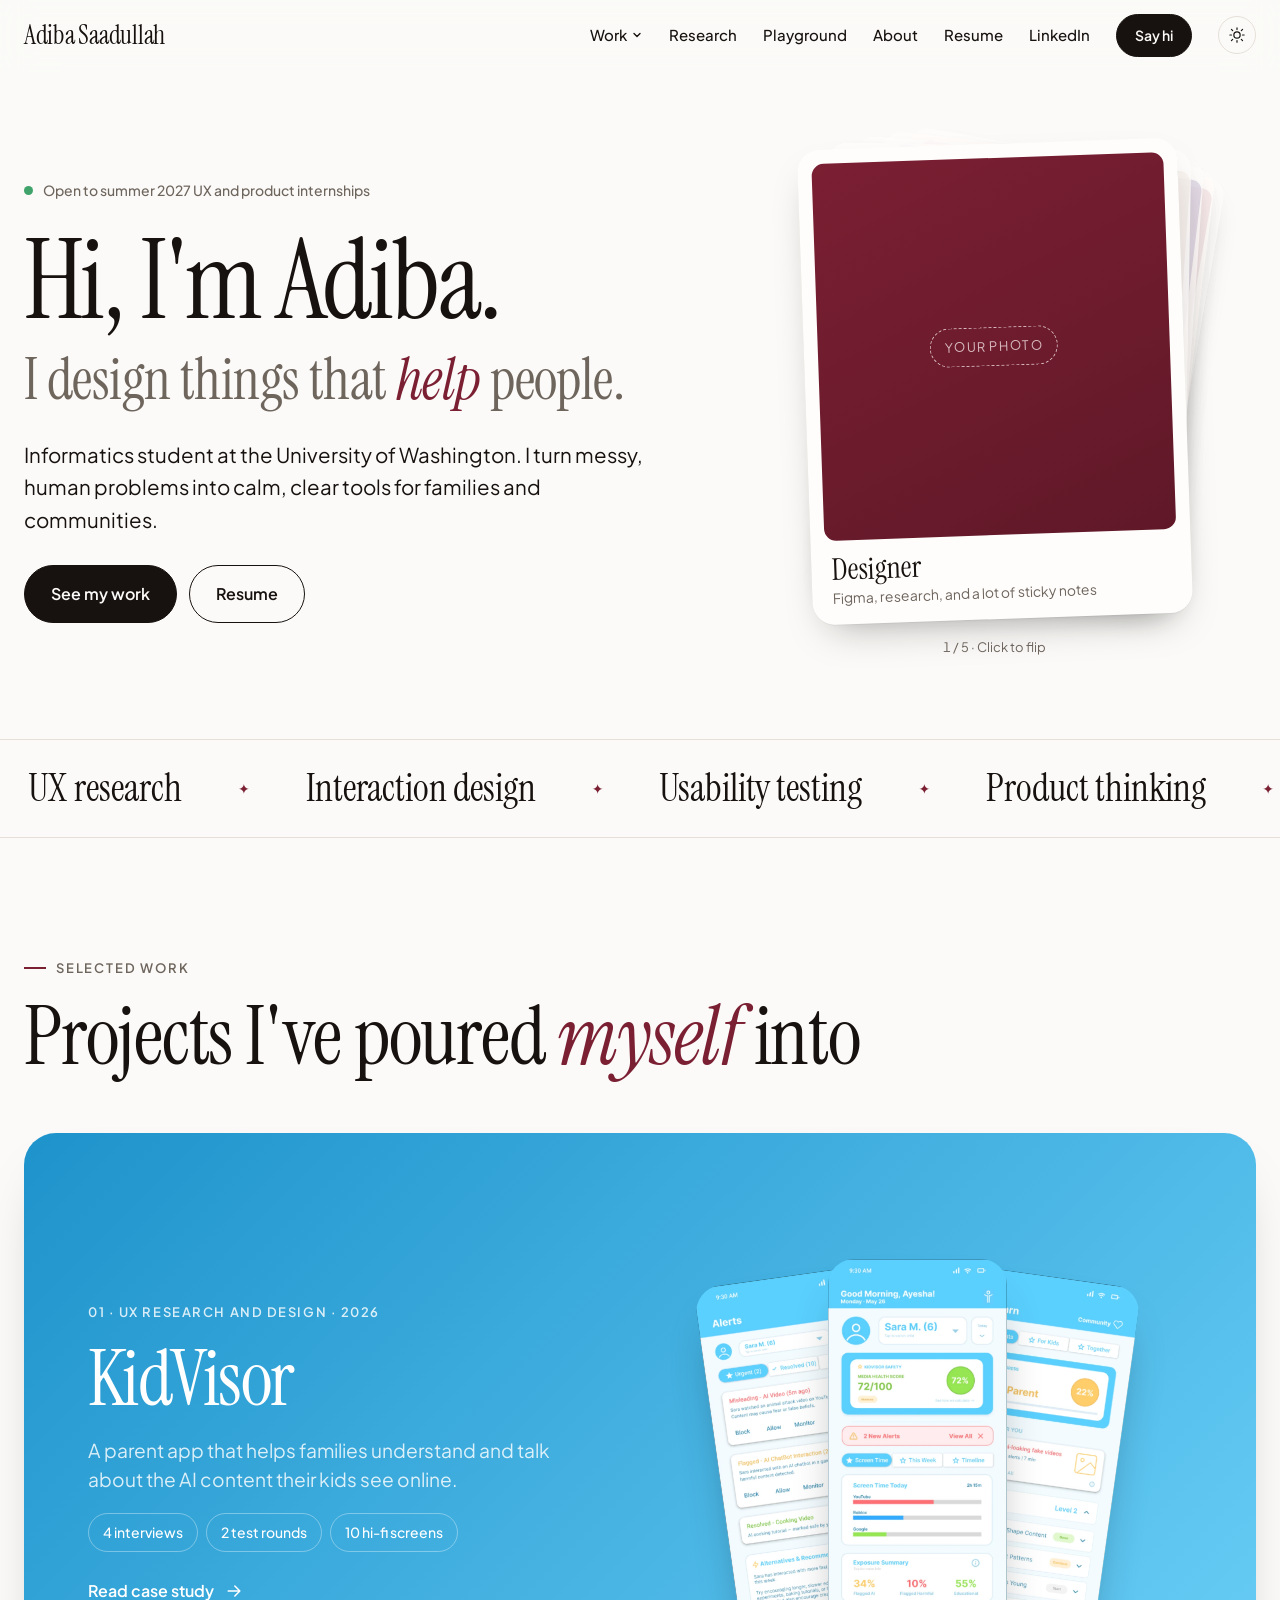
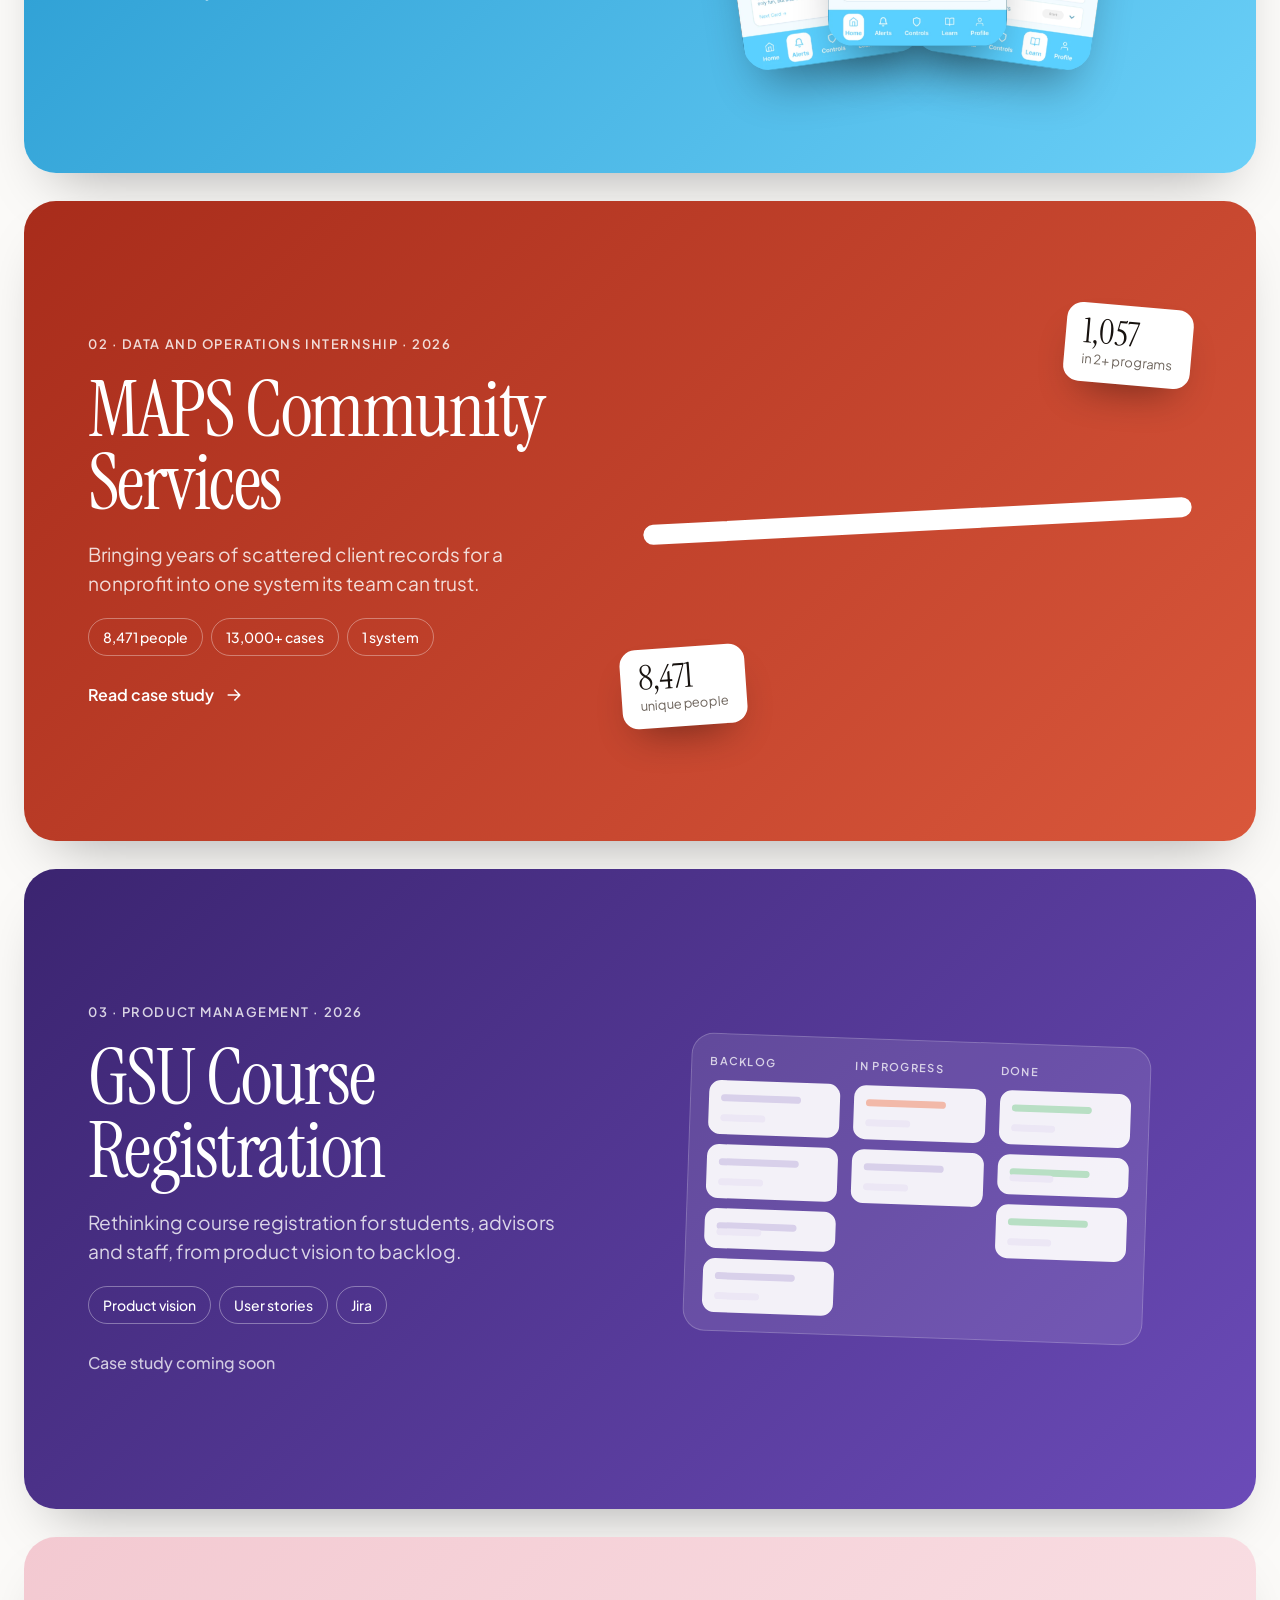
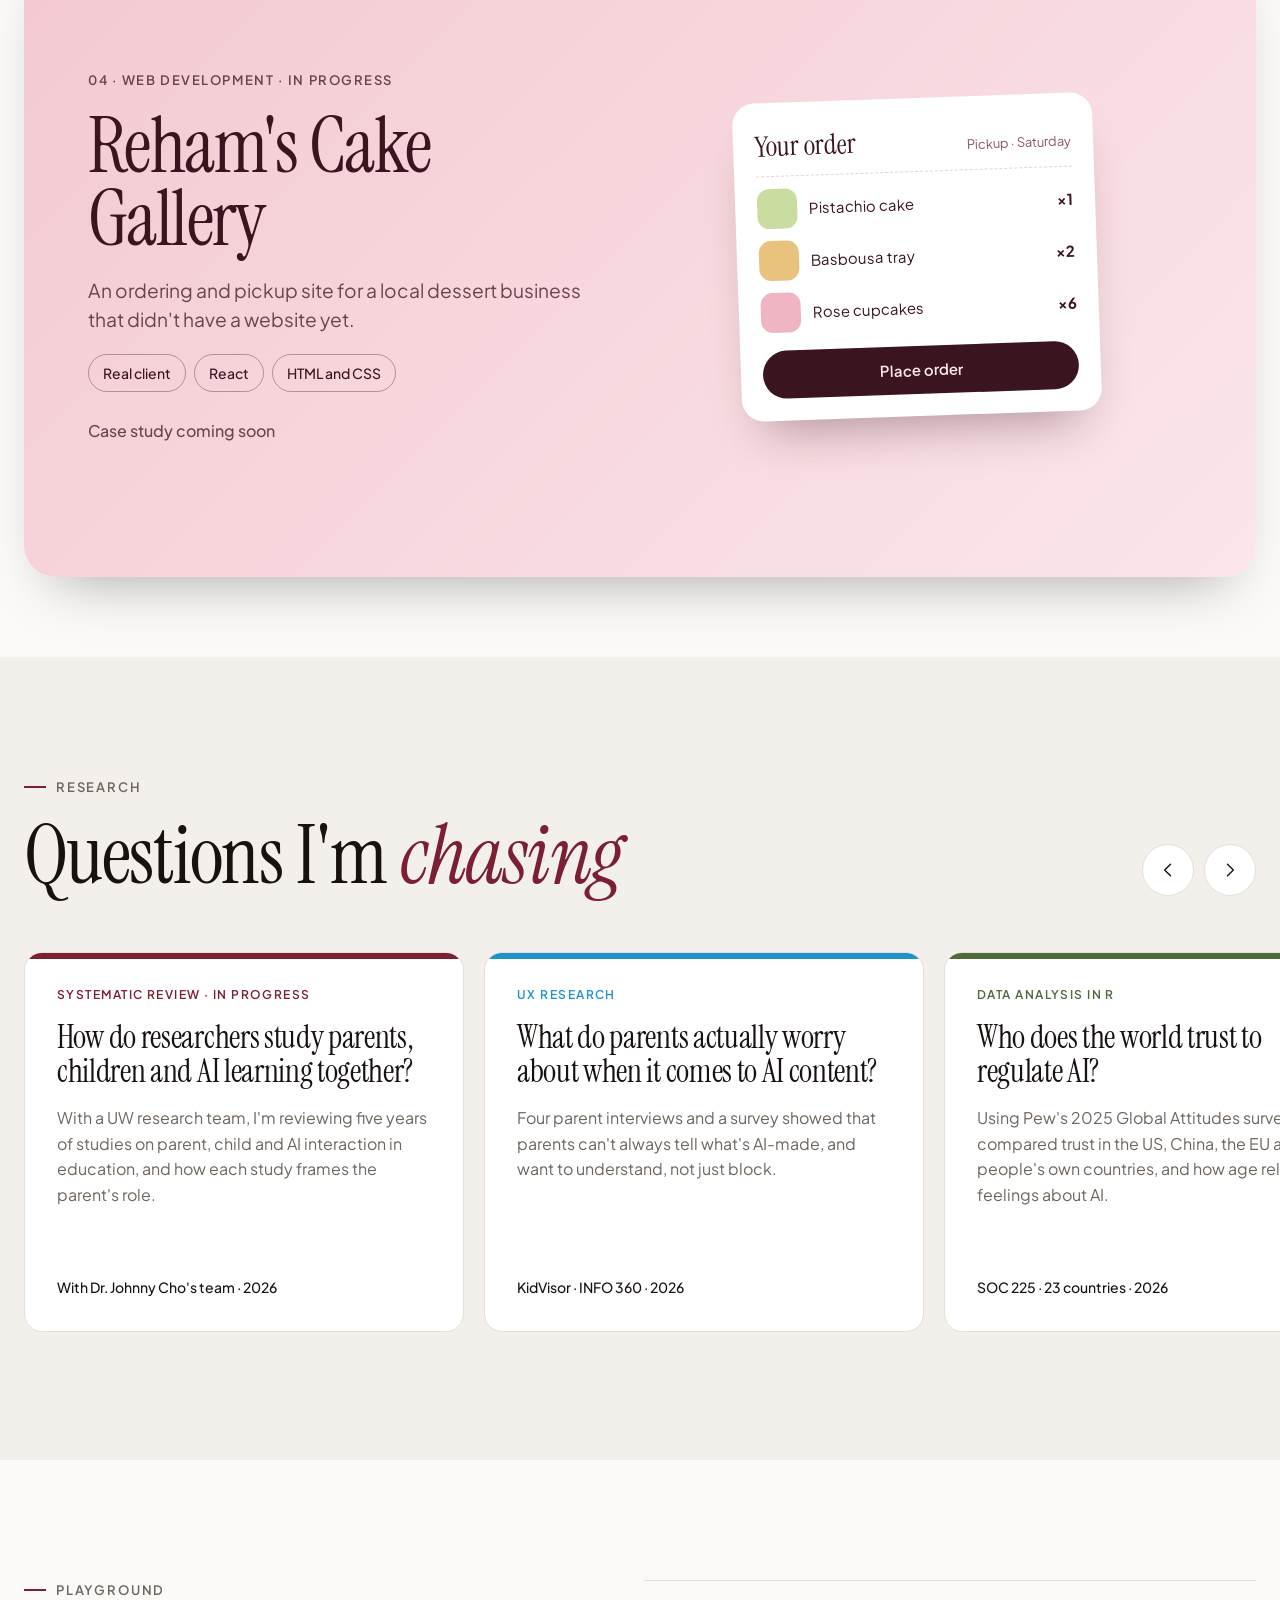
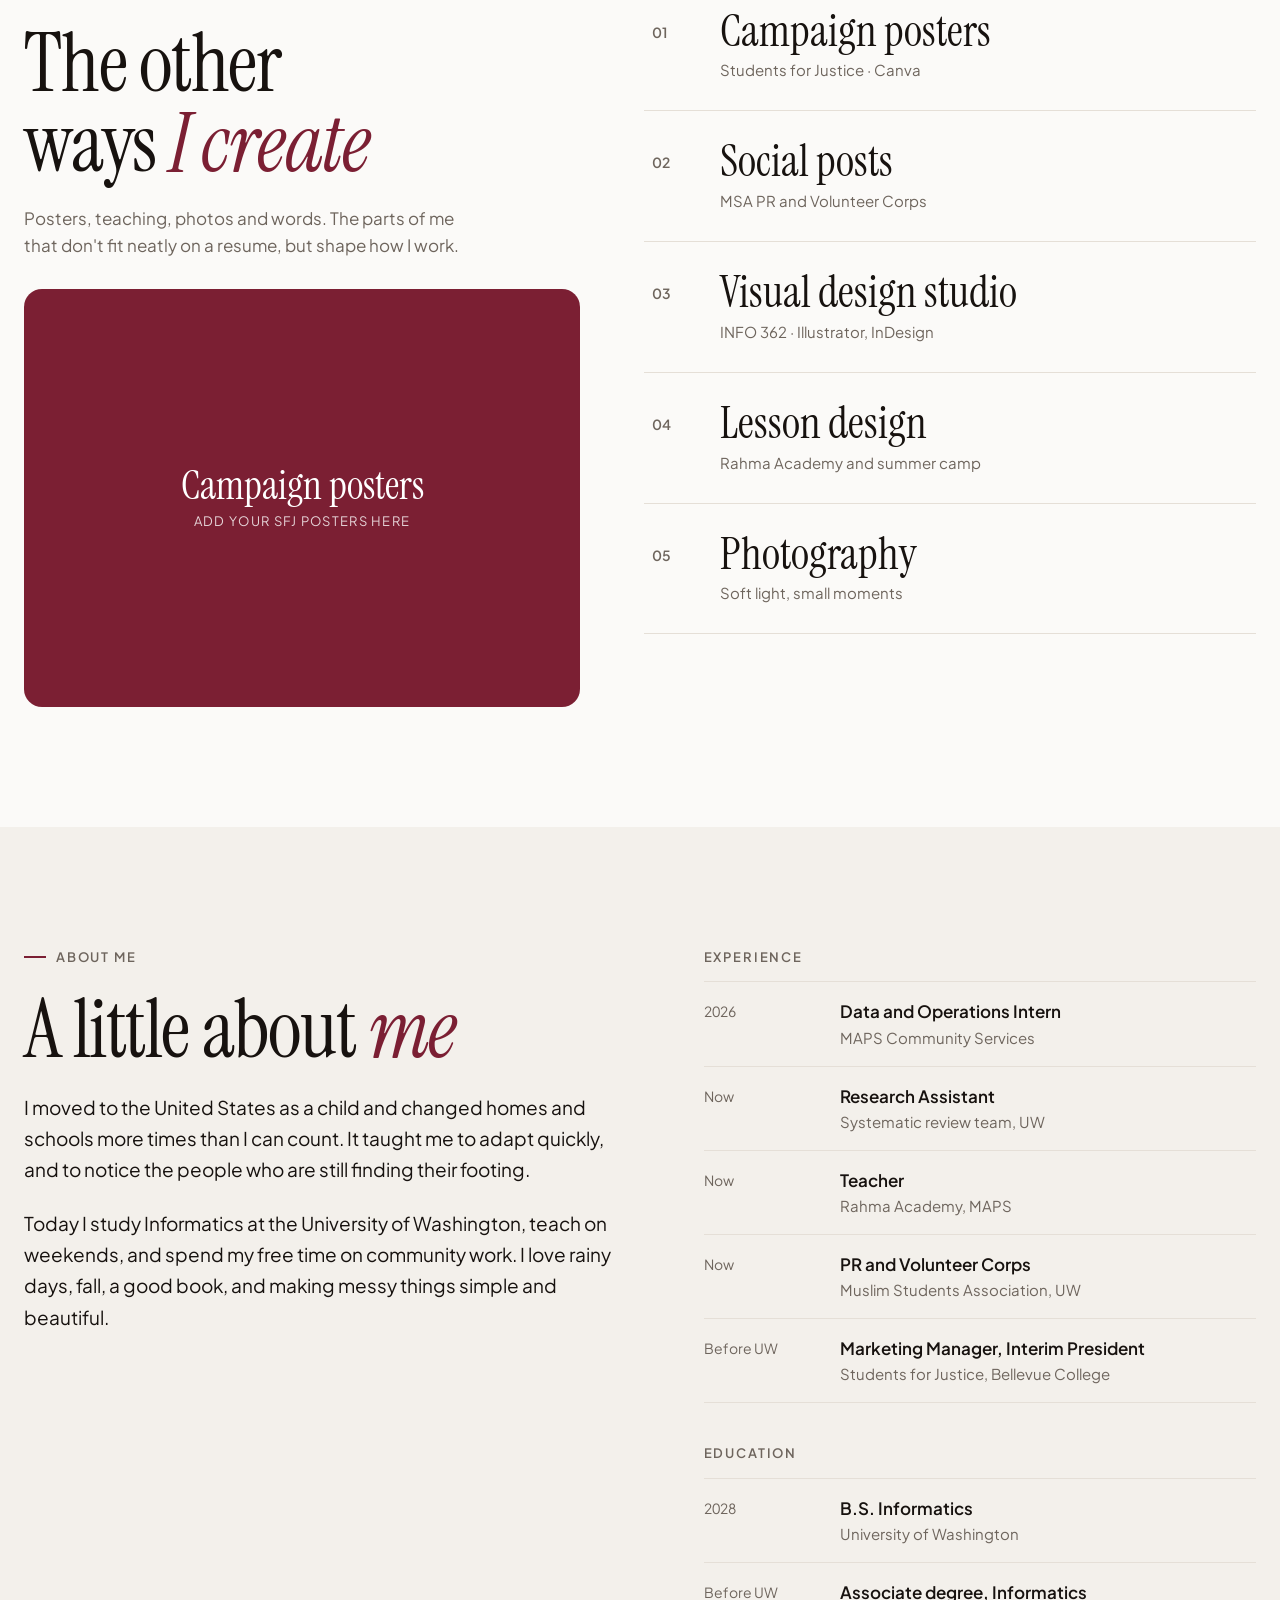
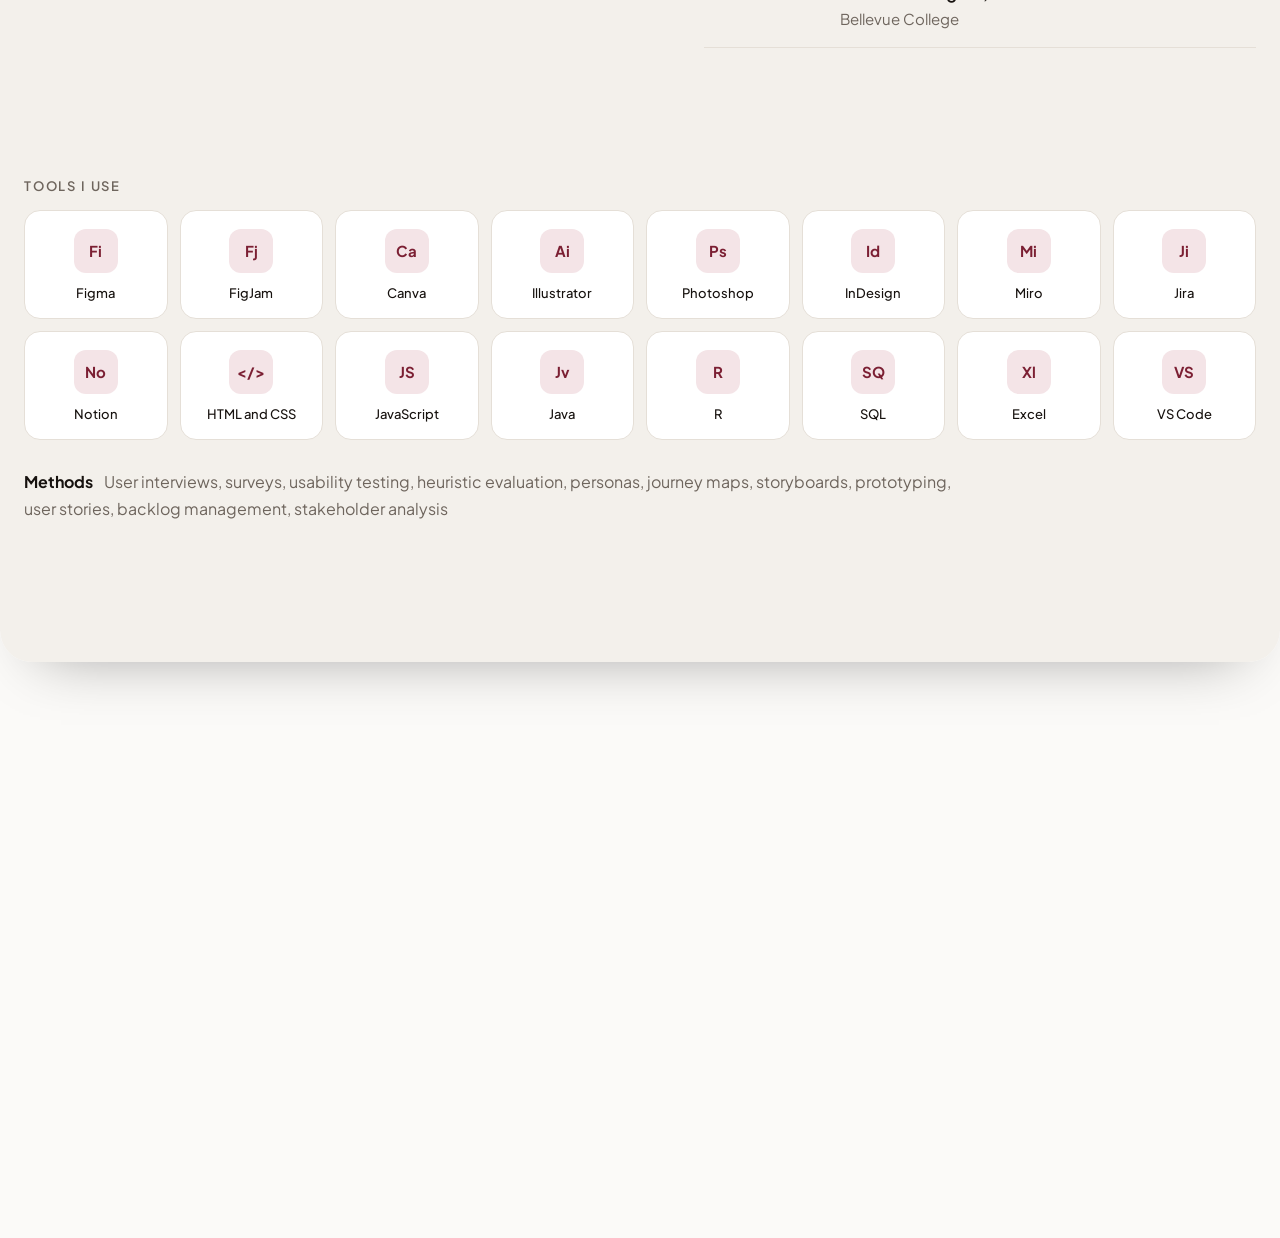
==== commit 3c996fa6: "Add files via upload" ====
--- a/index.html
+++ b/index.html
@@ -3,646 +3,424 @@
 <head>
   <meta charset="utf-8">
   <meta name="viewport" content="width=device-width, initial-scale=1, viewport-fit=cover">
-  <title>KidVisor</title>
-  <meta name="claude:viewport-fit-sides" content="cover">
-  <meta name="description" content="KidVisor: a UX case study by Adiba Saadullah on helping parents guide their children through AI-generated content.">
+  <title>Adiba Saadullah</title>
+  <meta name="description" content="Adiba Saadullah, Informatics student at the University of Washington. UX design, product, and research for families and communities.">
   <link rel="preconnect" href="https://fonts.googleapis.com">
   <link rel="preconnect" href="https://fonts.gstatic.com" crossorigin>
-  <link rel="stylesheet" href="https://fonts.googleapis.com/css2?family=Nunito:ital,wght@0,600;0,700;0,800;0,900;1,700&family=Nunito+Sans:opsz,wght@6..12,400;6..12,600;6..12,700&display=swap">
-  <link rel="stylesheet" href="styles.css">
+  <link rel="stylesheet" href="https://fonts.googleapis.com/css2?family=Instrument+Serif:ital@0;1&family=Plus+Jakarta+Sans:wght@400;500;600;700&display=swap">
+  <link rel="stylesheet" href="home.css">
 </head>
 <body>
-
-  <header class="nav">
+  <a class="skip" href="#work">Skip to work</a>
+
+  <!-- ============ NAV ============ -->
+  <header class="nav" id="nav">
     <div class="wrap nav-inner">
-      <!-- To use the real logo: <a href="#top" class="logo-link"><img src="images/kidvisor-logo.png" alt="KidVisor" class="logo-img"></a> -->
-      <a href="#top" class="logo-link" aria-label="KidVisor, back to top"><span class="logo">KidVisor</span></a>
-      <nav class="chapters" aria-label="Case study sections">
-        <ol>
-          <li><a href="#overview">Overview</a></li>
-          <li><a href="#problem">Problem</a></li>
-          <li><a href="#research">Research</a></li>
-          <li><a href="#define">Define and ideate</a></li>
-          <li><a href="#testing">Testing</a></li>
-          <li><a href="#solution">Solution</a></li>
-          <li><a href="#reflection">Reflection</a></li>
-        </ol>
+      <a class="brand" href="index.html" aria-label="Adiba Saadullah, home">Adiba Saadullah</a>
+      <nav aria-label="Main">
+        <ul class="nav-links">
+          <li class="has-menu">
+            <button class="menu-btn" aria-expanded="false" aria-controls="work-menu">Work
+              <svg viewBox="0 0 12 12" aria-hidden="true"><path d="M3 4.5l3 3 3-3" fill="none" stroke="currentColor" stroke-width="1.4" stroke-linecap="round" stroke-linejoin="round"/></svg>
+            </button>
+            <div class="menu" id="work-menu">
+              <a href="kidvisor/index.html"><i style="--c:#2BA8E0"></i><span><b>KidVisor</b><small>UX research and design</small></span></a>
+              <a href="maps/index.html"><i style="--c:#B8321F"></i><span><b>MAPS Community Services</b><small>Data and operations</small></span></a>
+              <a href="#work" class="soon"><i style="--c:#4B2E83"></i><span><b>GSU Course Registration</b><small>Product management · soon</small></span></a>
+              <a href="#work" class="soon"><i style="--c:#E7A3B1"></i><span><b>Reham's Cake Gallery</b><small>Web development · soon</small></span></a>
+            </div>
+          </li>
+          <li class="hide-md"><a href="#research">Research</a></li>
+          <li class="hide-md"><a href="#play">Playground</a></li>
+          <li class="hide-md"><a href="#about">About</a></li>
+          <li class="hide-sm"><a href="resume.pdf">Resume</a></li>
+          <li class="hide-sm"><a href="https://www.linkedin.com/" aria-label="LinkedIn">LinkedIn</a></li>
+          <li><a class="btn btn-small" href="#contact">Say hi</a></li>
+          <li>
+            <button class="theme" id="theme" aria-label="Switch to dark mode">
+              <svg class="sun" viewBox="0 0 24 24" aria-hidden="true"><circle cx="12" cy="12" r="4.2" fill="none" stroke="currentColor" stroke-width="1.6"/><path d="M12 2.5v2.2M12 19.3v2.2M4.6 4.6l1.6 1.6M17.8 17.8l1.6 1.6M2.5 12h2.2M19.3 12h2.2M4.6 19.4l1.6-1.6M17.8 6.2l1.6-1.6" stroke="currentColor" stroke-width="1.6" stroke-linecap="round"/></svg>
+              <svg class="moon" viewBox="0 0 24 24" aria-hidden="true"><path d="M20 14.5A8 8 0 1 1 9.5 4a6.5 6.5 0 0 0 10.5 10.5z" fill="none" stroke="currentColor" stroke-width="1.6" stroke-linejoin="round"/></svg>
+            </button>
+          </li>
+        </ul>
       </nav>
-      <a class="portfolio-link" href="../index.html#work">← Portfolio</a>
     </div>
   </header>
 
-  <main>
+  <main id="top">
 
     <!-- ============ HERO ============ -->
-    <section class="kv-hero" id="top">
-      <div class="wrap kv-hero-grid">
-        <div class="kv-hero-text">
-          <span class="byline">An end-to-end UX case study by Adiba Saadullah</span>
-          <h1>Supporting parents in the age of <span>intelligent media.</span></h1>
-          <p class="kv-sub">KidVisor helps parents understand, monitor and talk about the AI-generated content their kids see online, with short lessons so parents can learn about AI alongside their kids and guide them with confidence.</p>
-          <div class="kv-actions">
-            <a class="btn btn-white" href="https://www.figma.com/proto/gJAdakdcy52HbfabrVJKoQ/Kidvisor---AI-Learning-App_INFO-380-Team-22?node-id=2-2&amp;p=f&amp;t=HT3lmZEZk5pfbrjX-1&amp;scaling=scale-down&amp;content-scaling=fixed&amp;page-id=0%3A1&amp;starting-point-node-id=2%3A2" target="_blank" rel="noopener">Try the prototype ↗</a>
-            <a class="btn btn-ghost" href="https://www.youtube.com/watch?v=j3AyYcY7vuY" target="_blank" rel="noopener">Watch the video ↗</a>
-          </div>
-        </div>
-        <div class="kv-stage" aria-label="Three KidVisor app screens: alerts, home dashboard, and co-learn" role="img">
-          <img class="p1" src="images/screen-alerts.webp" alt="">
-          <img class="p2" src="images/screen-dashboard.webp" alt="">
-          <img class="p3" src="images/screen-colearn.webp" alt="">
-        </div>
-      </div>
-      <svg class="hero-wave" viewBox="0 0 1440 80" preserveAspectRatio="none" aria-hidden="true"><path d="M0 40 C 360 90 1080 -10 1440 40 L1440 80 L0 80 Z" fill="currentColor"/></svg>
+    <section class="hero">
+      <div class="wrap hero-grid">
+        <div class="hero-text">
+          <p class="kicker"><span class="dot"></span>Open to summer 2027 UX and product internships</p>
+          <h1>Hi, I'm Adiba.<br><span class="soft">I design things that <em>help</em> people.</span></h1>
+          <p class="lede">Informatics student at the University of Washington. I turn messy, human problems into calm, clear tools for families and communities.</p>
+          <div class="hero-actions">
+            <a class="btn" href="#work">See my work</a>
+            <a class="btn btn-ghost" href="resume.pdf">Resume</a>
+          </div>
+        </div>
+
+        <!-- Flip-through stack. Swap each .face background for a photo:
+             <div class="face"><img src="images/me-designer.jpg" alt="..."></div> -->
+        <div class="stack-wrap">
+          <div class="photo-stack" id="stack" role="button" tabindex="0" aria-label="Flip to the next card">
+            <figure class="pcard" style="--bg:#7B1F33;--fg:#FBEFEF">
+              <div class="face"><span class="ph">Your photo</span></div>
+              <figcaption><b>Designer</b><span>Figma, research, and a lot of sticky notes</span></figcaption>
+            </figure>
+            <figure class="pcard" style="--bg:#2BA8E0;--fg:#F2FAFF">
+              <div class="face"><span class="ph">Your photo</span></div>
+              <figcaption><b>Researcher</b><span>Studying how families learn with AI</span></figcaption>
+            </figure>
+            <figure class="pcard" style="--bg:#C9A27A;--fg:#2A1A10">
+              <div class="face"><span class="ph">Your photo</span></div>
+              <figcaption><b>Teacher</b><span>Weekend classes at Rahma Academy</span></figcaption>
+            </figure>
+            <figure class="pcard" style="--bg:#4B2E83;--fg:#F3EEFF">
+              <div class="face"><span class="ph">Your photo</span></div>
+              <figcaption><b>Community builder</b><span>Grew a student org by 100+ members</span></figcaption>
+            </figure>
+            <figure class="pcard" style="--bg:#E7A3B1;--fg:#3A1520">
+              <div class="face"><span class="ph">Your photo</span></div>
+              <figcaption><b>Photographer</b><span>Rainy days, soft light, small moments</span></figcaption>
+            </figure>
+          </div>
+          <p class="stack-hint"><span id="stack-count">1 / 5</span> · Click to flip</p>
+        </div>
+      </div>
+
+      <div class="ticker" aria-hidden="true">
+        <div class="ticker-track">
+          <span>UX research</span><span>Interaction design</span><span>Usability testing</span><span>Product thinking</span><span>Systems and data</span><span>Community first</span>
+          <span>UX research</span><span>Interaction design</span><span>Usability testing</span><span>Product thinking</span><span>Systems and data</span><span>Community first</span>
+        </div>
+      </div>
     </section>
 
-    <section class="facts-band">
+    <!-- ============ SELECTED WORK ============ -->
+    <section class="work" id="work">
       <div class="wrap">
-        <dl class="facts-row">
-          <div><dt>My role</dt><dd>Project manager, UX researcher, and high-fidelity prototype designer</dd></div>
-          <div><dt>Team</dt><dd>Adiba Saadullah, Khadija Saho, Ruth Karen Nakigozi, Sruti Banerjee</dd></div>
-          <div><dt>Timeline</dt><dd>10 weeks, Spring 2026<br><span class="muted">INFO 360 Design Methods, University of Washington</span></dd></div>
-          <div><dt>Tools</dt><dd>Figma, FigJam, Google Forms, Canva<br><span class="muted">Claude, to explore early mockup ideas</span></dd></div>
-        </dl>
+        <div class="sec-head">
+          <span class="label">Selected work</span>
+          <h2>Projects I've poured <em>myself</em> into</h2>
+        </div>
+
+        <div class="deck">
+          <!-- KidVisor -->
+          <article class="pcase" style="--c:#1E93CB;--c2:#6BD0F8;--ink:#fff;--sub:rgba(255,255,255,.82)">
+            <a class="pcase-link" href="kidvisor/index.html" aria-label="Read the KidVisor case study"></a>
+            <div class="pcase-text">
+              <span class="pnum">01 · UX research and design · 2026</span>
+              <h3>KidVisor</h3>
+              <p>A parent app that helps families understand and talk about the AI content their kids see online.</p>
+              <ul class="ptags"><li>4 interviews</li><li>2 test rounds</li><li>10 hi-fi screens</li></ul>
+              <span class="pcta">Read case study <svg viewBox="0 0 24 24" aria-hidden="true"><path d="M5 12h14M13 6l6 6-6 6" fill="none" stroke="currentColor" stroke-width="1.8" stroke-linecap="round" stroke-linejoin="round"/></svg></span>
+            </div>
+            <div class="pcase-visual phones" aria-hidden="true">
+              <img src="kidvisor/images/screen-alerts.webp" alt="" loading="lazy">
+              <img src="kidvisor/images/screen-dashboard.webp" alt="" loading="lazy">
+              <img src="kidvisor/images/screen-colearn.webp" alt="" loading="lazy">
+            </div>
+          </article>
+
+          <!-- MAPS -->
+          <article class="pcase" style="--c:#A82C1B;--c2:#D9573B;--ink:#fff;--sub:rgba(255,255,255,.82)">
+            <a class="pcase-link" href="maps/index.html" aria-label="Read the MAPS Community Services case study"></a>
+            <div class="pcase-text">
+              <span class="pnum">02 · Data and operations internship · 2026</span>
+              <h3>MAPS Community Services</h3>
+              <p>Bringing years of scattered client records for a nonprofit into one system its team can trust.</p>
+              <ul class="ptags"><li>8,471 people</li><li>13,000+ cases</li><li>1 system</li></ul>
+              <span class="pcta">Read case study <svg viewBox="0 0 24 24" aria-hidden="true"><path d="M5 12h14M13 6l6 6-6 6" fill="none" stroke="currentColor" stroke-width="1.8" stroke-linecap="round" stroke-linejoin="round"/></svg></span>
+            </div>
+            <div class="pcase-visual maps-vis" aria-hidden="true">
+              <div class="flow-card"><img src="maps/images/omni-flowchart.webp" alt="" loading="lazy"></div>
+              <div class="stat-pill s1"><b>8,471</b><span>unique people</span></div>
+              <div class="stat-pill s2"><b>1,057</b><span>in 2+ programs</span></div>
+            </div>
+          </article>
+
+          <!-- GSU -->
+          <article class="pcase" style="--c:#3B2470;--c2:#6B4BB8;--ink:#fff;--sub:rgba(255,255,255,.8)">
+            <div class="pcase-text">
+              <span class="pnum">03 · Product management · 2026</span>
+              <h3>GSU Course Registration</h3>
+              <p>Rethinking course registration for students, advisors and staff, from product vision to backlog.</p>
+              <ul class="ptags"><li>Product vision</li><li>User stories</li><li>Jira</li></ul>
+              <span class="pcta soon">Case study coming soon</span>
+            </div>
+            <div class="pcase-visual" aria-hidden="true">
+              <div class="kanban">
+                <div class="col"><small>Backlog</small><span></span><span></span><span class="w60"></span><span></span></div>
+                <div class="col"><small>In progress</small><span class="hot"></span><span></span></div>
+                <div class="col"><small>Done</small><span class="ok"></span><span class="ok w60"></span><span class="ok"></span></div>
+              </div>
+            </div>
+          </article>
+
+          <!-- Reham's -->
+          <article class="pcase light" style="--c:#F3C9D1;--c2:#FBE6EA;--ink:#3A1520;--sub:rgba(58,21,32,.75)">
+            <div class="pcase-text">
+              <span class="pnum">04 · Web development · In progress</span>
+              <h3>Reham's Cake Gallery</h3>
+              <p>An ordering and pickup site for a local dessert business that didn't have a website yet.</p>
+              <ul class="ptags"><li>Real client</li><li>React</li><li>HTML and CSS</li></ul>
+              <span class="pcta soon">Case study coming soon</span>
+            </div>
+            <div class="pcase-visual" aria-hidden="true">
+              <div class="order">
+                <div class="order-top"><strong>Your order</strong><span>Pickup · Saturday</span></div>
+                <div class="order-line"><span class="sw" style="--s:#C9DDA0"></span><span>Pistachio cake</span><b>×1</b></div>
+                <div class="order-line"><span class="sw" style="--s:#E9C27E"></span><span>Basbousa tray</span><b>×2</b></div>
+                <div class="order-line"><span class="sw" style="--s:#F0B5C2"></span><span>Rose cupcakes</span><b>×6</b></div>
+                <div class="order-btn">Place order</div>
+              </div>
+            </div>
+          </article>
+        </div>
       </div>
     </section>
 
-    <!-- ============ 00 OVERVIEW ============ -->
-    <section class="cs-section tint" id="overview">
+    <!-- ============ RESEARCH ============ -->
+    <section class="research" id="research">
       <div class="wrap">
-        <div class="cs-head">
-          <span class="chapter-num">At a glance</span>
-          <h2>The whole project at a glance</h2>
-        </div>
-        <div class="process" aria-label="Human-centered design process">
-          <p class="process-intro">An end-to-end project that followed the <b>human-centered design process</b>, from understanding parents to testing a working prototype.</p>
-          <ol>
-            <li><a href="#research"><b>Empathize</b><span>Interviews, survey, research</span></a></li>
-            <li><a href="#problem"><b>Define</b><span>Problem and design question</span></a></li>
-            <li><a href="#define"><b>Ideate</b><span>Persona, features, sketches</span></a></li>
-            <li><a href="#solution"><b>Prototype</b><span>Paper sketches to 10 hi-fi screens</span></a></li>
-            <li><a href="#testing"><b>Test</b><span>Two usability rounds</span></a></li>
-          </ol>
-        </div>
-        <div class="glance">
-          <article class="panel">
-            <span class="chapter-num">The problem</span>
-            <h3>Kids see AI content every day</h3>
-            <p>Children ages 3 to 12 meet AI-generated videos, images and recommendations on YouTube, Roblox and search. Many parents can't reliably spot it, or explain it.</p>
-          </article>
-          <article class="panel">
-            <span class="chapter-num">What we made</span>
-            <h3>A guide, not just a filter</h3>
-            <p>A parent app that flags misleading or AI-generated content, explains why it was flagged, and helps parents and kids build AI literacy together.</p>
-          </article>
-          <article class="panel mine">
-            <span class="chapter-num">What I did</span>
-            <h3>Led, researched, built</h3>
-            <p>Organized the team as project manager, ran parent interviews and both usability tests, and built the high-fidelity Figma prototype from scratch.</p>
-          </article>
-          <article class="panel">
-            <span class="chapter-num">The result</span>
-            <h3>10 tested screens</h3>
-            <p>An interactive prototype shaped by 4 parent interviews, 6 survey responses, an expert consult and 2 rounds of usability testing.</p>
-          </article>
-        </div>
+        <div class="sec-head row">
+          <div>
+            <span class="label">Research</span>
+            <h2>Questions I'm <em>chasing</em></h2>
+          </div>
+          <div class="scroller-btns">
+            <button class="arrow" data-dir="-1" aria-label="Scroll research left"><svg viewBox="0 0 24 24"><path d="M15 5l-7 7 7 7" fill="none" stroke="currentColor" stroke-width="1.7" stroke-linecap="round" stroke-linejoin="round"/></svg></button>
+            <button class="arrow" data-dir="1" aria-label="Scroll research right"><svg viewBox="0 0 24 24"><path d="M9 5l7 7-7 7" fill="none" stroke="currentColor" stroke-width="1.7" stroke-linecap="round" stroke-linejoin="round"/></svg></button>
+          </div>
+        </div>
+      </div>
+      <div class="rail" id="rail">
+        <article class="rcard" style="--r:#7B1F33">
+          <span class="rtag">Systematic review · In progress</span>
+          <h3>How do researchers study parents, children and AI learning together?</h3>
+          <p>With a UW research team, I'm reviewing five years of studies on parent, child and AI interaction in education, and how each study frames the parent's role.</p>
+          <span class="rmeta">With Dr. Johnny Cho's team · 2026</span>
+        </article>
+        <article class="rcard" style="--r:#1E93CB">
+          <span class="rtag">UX research</span>
+          <h3>What do parents actually worry about when it comes to AI content?</h3>
+          <p>Four parent interviews and a survey showed that parents can't always tell what's AI-made, and want to understand, not just block.</p>
+          <span class="rmeta">KidVisor · INFO 360 · 2026</span>
+        </article>
+        <article class="rcard" style="--r:#4F6B3A">
+          <span class="rtag">Data analysis in R</span>
+          <h3>Who does the world trust to regulate AI?</h3>
+          <p>Using Pew's 2025 Global Attitudes survey, I compared trust in the US, China, the EU and people's own countries, and how age relates to feelings about AI.</p>
+          <span class="rmeta">SOC 225 · 23 countries · 2026</span>
+        </article>
+        <article class="rcard ghost">
+          <span class="rtag">Next</span>
+          <h3>More soon.</h3>
+          <p>Writing and findings will live here as the review moves toward publication.</p>
+        </article>
       </div>
     </section>
 
-    <!-- ============ 01 PROBLEM ============ -->
-    <section class="cs-section" id="problem">
+    <!-- ============ PLAYGROUND ============ -->
+    <section class="play" id="play">
+      <div class="wrap play-grid">
+        <div class="play-intro">
+          <span class="label">Playground</span>
+          <h2>The other ways <em>I create</em></h2>
+          <p>Posters, teaching, photos and words. The parts of me that don't fit neatly on a resume, but shape how I work.</p>
+          <div class="preview" id="preview" aria-hidden="true">
+            <div class="pv" data-k="posters" style="--p:#7B1F33"><b>Campaign posters</b><span>Add your SFJ posters here</span></div>
+            <div class="pv" data-k="msa" style="--p:#2F5D50"><b>Social posts</b><span>Add your MSA posts here</span></div>
+            <div class="pv" data-k="visual" style="--p:#C9A27A"><b>Visual design</b><span>Add your INFO 362 work here</span></div>
+            <div class="pv" data-k="teach" style="--p:#4B2E83"><b>Lesson design</b><span>Add a lesson slide here</span></div>
+            <div class="pv" data-k="photo" style="--p:#5B6B7A"><b>Photography</b><span>Add your photos here</span></div>
+          </div>
+        </div>
+        <ul class="play-list">
+          <li data-k="posters"><span class="pl-n">01</span><span class="pl-t">Campaign posters</span><span class="pl-m">Students for Justice · Canva</span></li>
+          <li data-k="msa"><span class="pl-n">02</span><span class="pl-t">Social posts</span><span class="pl-m">MSA PR and Volunteer Corps</span></li>
+          <li data-k="visual"><span class="pl-n">03</span><span class="pl-t">Visual design studio</span><span class="pl-m">INFO 362 · Illustrator, InDesign</span></li>
+          <li data-k="teach"><span class="pl-n">04</span><span class="pl-t">Lesson design</span><span class="pl-m">Rahma Academy and summer camp</span></li>
+          <li data-k="photo"><span class="pl-n">05</span><span class="pl-t">Photography</span><span class="pl-m">Soft light, small moments</span></li>
+        </ul>
+      </div>
+    </section>
+
+    <!-- ============ ABOUT ============ -->
+    <section class="about" id="about">
       <div class="wrap">
-        <div class="cs-head">
-          <span class="chapter-num">01 · Problem</span>
-          <h2>Kids are growing up with AI. Their parents didn't.</h2>
-          <p>Young children see AI-generated content every day, in videos, games, search results and chatbots, often without being able to tell it's AI. Parents are responsible for guiding their kids' media use, but many don't know how AI shows up in everyday content or how it shapes what their kids see, learn and believe.</p>
-        </div>
-
-        <div class="block">
-          <h3 class="sub-head">Narrowing it down in five steps</h3>
-          <ol class="funnel">
-            <li style="--w:100%; --mix:8%"><b>Broad problem</b><span>AI is now in almost everything kids see online, from videos and memes to games, search results and chatbots. Today's kids will grow up with it everywhere.</span></li>
-            <li style="--w:92%; --mix:13%"><b>Narrower</b><span>This exposure leaves kids ages 3 to 12 open to misinformation, weaker critical thinking, and trouble telling AI from human-made content.</span></li>
-            <li style="--w:84%; --mix:18%"><b>Design problem</b><span>Parents struggle to recognize and understand AI content in their kids' daily media, which makes it hard to guide them.</span></li>
-            <li style="--w:76%; --mix:24%"><b>Gap</b><span>Online safety and screen time tools exist, but very few are AI literate.</span></li>
-            <li style="--w:68%"><b>Our proposal</b><span>An AI-informed parenting tool that helps parents identify, understand and guide their child's exposure to AI content.</span></li>
-          </ol>
-        </div>
-
-        <div class="block">
-          <blockquote class="hmw">
-            <span class="label">Design question</span>
-            How might we <em>help parents</em> <strong>guide their children to critically engage with AI-generated content</strong> so they can develop healthy media habits in their formative years?
-          </blockquote>
-        </div>
-
-        <div class="block callout">
-          <span class="tagline">Adaptive, not technical</span>
-          <p>We realized a tool alone wouldn't fix this. AI keeps changing and so do family dynamics, so parents need to keep learning and actively stay involved. That meant KidVisor had to teach and adapt, not just block content.</p>
-        </div>
-      </div>
-    </section>
-
-    <!-- ============ 02 RESEARCH ============ -->
-    <section class="cs-section ice" id="research">
-      <div class="wrap">
-        <div class="cs-head">
-          <span class="chapter-num">02 · Research</span>
-          <h2>Listening to parents first</h2>
-          <p>Before sketching anything, we wanted to understand how parents actually think and talk about AI. We combined interviews, a survey, academic research, a competitor review and advice from an expert in children's AI learning.</p>
-        </div>
-
-        <div class="methods">
-          <div class="method"><b>4</b><span>parent interviews</span></div>
-          <div class="method"><b>6</b><span>parent survey responses</span></div>
-          <div class="method"><b>6</b><span>research papers reviewed</span></div>
-          <div class="method"><b>3</b><span>competitors analyzed</span></div>
-          <div class="method"><b>1</b><span>expert consultation</span></div>
-        </div>
-
-        <!-- Interviews -->
-        <div class="block">
-          <h3 class="sub-head">What parents told us</h3>
-          <p class="sub-lead">Across four interviews, the same four themes kept coming up. Each one shaped a part of KidVisor.</p>
-          <div class="voices">
-            <article class="panel voice">
-              <span class="theme-n">Theme 1</span>
-              <h4>Parents can't always spot AI either</h4>
-              <blockquote>"I'm totally, totally sure that's real. I see it with my own eyes."</blockquote>
-              <p class="who">A 9-year-old, as told by her mom</p>
-              <p class="insight">Her daughter trusted a realistic video over her own mom, and her mom couldn't always tell what was AI herself.</p>
-              <details class="more">
-                <summary>More from this interview</summary>
-                <ul>
-                  <li>She described AI only as "fake videos," and wasn't aware of algorithms or chatbots.</li>
-                  <li>She wanted alerts and a clear "is this safe?" signal, not time-heavy features.</li>
-                </ul>
-              </details>
-              <p class="inspired"><b>Inspired</b>Alerts that explain why content was flagged, in plain language</p>
-            </article>
-            <article class="panel voice">
-              <span class="theme-n">Theme 2</span>
-              <h4>Kids trust AI, sometimes more than their parents</h4>
-              <blockquote>"Papa, sometimes you make a mistake."</blockquote>
-              <p class="who">A 6-year-old, on why he trusts a self-driving car more than his dad</p>
-              <p class="insight">To his son, AI "always follows the rule," so it feels more trustworthy than a person. Kids may not think to question it at all.</p>
-              <details class="more">
-                <summary>More from this interview</summary>
-                <ul>
-                  <li>His son thinks AI just means "robot."</li>
-                  <li>Even for this parent, explaining AI simply enough for a child was the hardest part.</li>
-                </ul>
-              </details>
-              <p class="inspired"><b>Inspired</b>Kid-friendly Co-Learn lessons on what AI is and how real-looking fakes are made</p>
-            </article>
-            <article class="panel voice">
-              <span class="theme-n">Theme 3</span>
-              <h4>Watching and talking together works</h4>
-              <blockquote>Co-viewing made the biggest difference.</blockquote>
-              <p class="who">Parent of a 9 and 12-year-old</p>
-              <p class="insight">This family kept screen time to 30 to 40 minutes, watched together and checked in often, and had none of the misinformation problems we heard elsewhere.</p>
-              <details class="more">
-                <summary>More from this interview</summary>
-                <ul>
-                  <li>She reviews YouTube history from her own phone and stays present when the TV is on.</li>
-                  <li>She explains both the good and bad sides of AI to her kids.</li>
-                </ul>
-              </details>
-              <p class="inspired"><b>Inspired</b>"Together" lessons and conversation starters in Co-Learn</p>
-            </article>
-            <article class="panel voice">
-              <span class="theme-n">Theme 4</span>
-              <h4>Knowing AI isn't the same as talking about it</h4>
-              <blockquote>AI hadn't come up at home yet.</blockquote>
-              <p class="who">Parent of a 7 and 12-year-old</p>
-              <p class="insight">Even a parent who knew tools like ChatGPT hadn't talked to their kids about AI. Parents need an easy way to start the conversation.</p>
-              <details class="more">
-                <summary>More from our interviews</summary>
-                <ul>
-                  <li>Another parent asked for simple lessons on how to talk to kids about AI.</li>
-                  <li>Parents told us they want something simple, not overwhelming.</li>
-                </ul>
-              </details>
-              <p class="inspired"><b>Inspired</b>Short parent lessons, conversation starters and a parent community</p>
-            </article>
-          </div>
-        </div>
-
-        <!-- Survey -->
-        <div class="block">
-          <h3 class="sub-head">What the survey showed</h3>
-          <div class="stats">
-            <div class="stat"><b>1 of 5</b><p>felt very confident recognizing AI-generated images, videos or text</p><span>So alerts explain what AI content looks like</span></div>
-            <div class="stat"><b>4 of 6</b><p>were very concerned their child might believe something online that isn't true</p><span>So Co-Learn teaches real vs. fake</span></div>
-            <div class="stat"><b>4 of 5</b><p>are only "sometimes" present during their child's screen time</p><span>So KidVisor watches when parents can't</span></div>
-            <div class="stat"><b>3 of 5</b><p>picked alerts for harmful AI content as the single most useful feature</p><span>So alerts became the heart of the app</span></div>
-          </div>
-          <p class="note">Survey of 6 parents of kids ages 3 to 8. Some questions were optional, so a few have 5 answers.</p>
-        </div>
-
-        <!-- Empathy map -->
-        <div class="block">
-          <h3 class="sub-head">Empathy map</h3>
-          <div class="tabs" role="tablist" aria-label="Empathy map">
-            <button class="tab" role="tab" id="t-says" aria-controls="p-says" aria-selected="true">Says</button>
-            <button class="tab" role="tab" id="t-thinks" aria-controls="p-thinks" aria-selected="false">Thinks</button>
-            <button class="tab" role="tab" id="t-does" aria-controls="p-does" aria-selected="false">Does</button>
-            <button class="tab" role="tab" id="t-feels" aria-controls="p-feels" aria-selected="false">Feels</button>
-          </div>
-          <div class="panel">
-            <div class="tab-panel empathy" role="tabpanel" id="p-says" aria-labelledby="t-says">
-              <p class="lead">Parents describe AI in practical, experience-based ways, often mixing concern with observation.</p>
-              <ul><li>"They think AI is their companion or friend."</li><li>"It's hard to tell what's real sometimes."</li><li>"YouTube has a lot of weird or not age-appropriate things."</li><li>"Kids don't skip ads, they just keep watching."</li><li>"I want something simple, not overwhelming."</li><li>"It's not about AI, it's about how you use it."</li></ul>
-            </div>
-            <div class="tab-panel empathy" role="tabpanel" id="p-thinks" aria-labelledby="t-thinks" hidden>
-              <p class="lead">They're trying to make sense of something new, with a quiet worry about the long term.</p>
-              <ul><li>Kids don't have anything to compare AI to.</li><li>Even adults don't fully understand AI, so teaching it is hard.</li><li>AI content can be misleading, manipulative or overly polished.</li><li>Exposure without guidance could shape how kids see reality.</li><li>Technology is unavoidable, so the focus should be guidance, not restriction.</li></ul>
-            </div>
-            <div class="tab-panel empathy" role="tabpanel" id="p-does" aria-labelledby="t-does" hidden>
-              <p class="lead">Parents adapt as they go, balancing supervision with what's practical.</p>
-              <ul><li>Set screen time limits, often different on weekends.</li><li>Use parental controls and YouTube Kids.</li><li>Restrict or take away devices when content feels harmful.</li><li>Have occasional "real vs. fake" conversations.</li><li>Look for (or wish for) better tools to filter and track content.</li></ul>
-            </div>
-            <div class="tab-panel empathy" role="tabpanel" id="p-feels" aria-labelledby="t-feels" hidden>
-              <p class="lead">A mix of concern, uncertainty, responsibility and cautious hope.</p>
-              <ul><li>Concerned about kids being misled or manipulated.</li><li>Overwhelmed by how fast technology is changing.</li><li>Unsure how to explain AI clearly.</li><li>Frustrated by imperfect tools and platforms.</li><li>Hopeful AI can be good for kids if it's used the right way.</li></ul>
-            </div>
-          </div>
-        </div>
-
-        <!-- Competitors -->
-        <div class="block">
-          <h3 class="sub-head">What existing tools miss</h3>
-          <div class="grid-3">
-            <article class="panel comp">
-              <!-- Swap for the real logo: <img class="comp-logo" src="images/logo-bark.png" alt=""> --><span class="comp-logo" style="--lc:#2E6FD8" aria-hidden="true">B</span><div><h3>Bark</h3><span class="kind">Monitoring for texts, email and 30+ apps</span></div>
-              <dl>
-                <div><dt class="good">Strength</dt><dd>Wide platform coverage, with alerts for risky content like cyberbullying and self-harm.</dd></div>
-                <div><dt class="gap">Gap</dt><dd>Reactive only. It flags problems after they happen, with no AI literacy or explanation for parents.</dd></div>
-              </dl>
-            </article>
-            <article class="panel comp">
-              <!-- Swap for the real logo: <img class="comp-logo" src="images/logo-helmit.png" alt=""> --><span class="comp-logo" style="--lc:#1C9C8A" aria-hidden="true">H</span><div><h3>Helmit</h3><span class="kind">On-device protection for PCs</span></div>
-              <dl>
-                <div><dt class="good">Strength</dt><dd>Privacy-first, with processing on the device and alerts only when there's real danger.</dd></div>
-                <div><dt class="gap">Gap</dt><dd>Requires a laptop or PC and leaves out YouTube, gaming and mobile, where most kids actually are.</dd></div>
-              </dl>
-            </article>
-            <article class="panel comp">
-              <!-- Swap for the real logo: <img class="comp-logo" src="images/logo-aura.png" alt=""> --><span class="comp-logo" style="--lc:#6B4BD8" aria-hidden="true">A</span><div><h3>Aura</h3><span class="kind">Filtering, screen time and wellbeing</span></div>
-              <dl>
-                <div><dt class="good">Strength</dt><dd>Wellbeing insights and conversation starters, not just content filters.</dd></div>
-                <div><dt class="gap">Gap</dt><dd>Insights are behavioral, not educational. It doesn't help parents understand AI content or why it matters.</dd></div>
-              </dl>
-            </article>
-          </div>
-          <p class="opportunity"><b>The opportunity:</b> every tool focused on blocking or tracking. None explained AI content to parents or helped them turn a flagged video into a learning moment.</p>
-        </div>
-
-        <!-- Expert -->
-        <div class="block expert">
-          <div>
-            <h3 class="sub-head">Advice from an expert</h3>
-            <p class="muted">We spoke with Dr. Safinah Ali, an assistant professor at NYU (formerly at the MIT Media Lab) who researches how AI can support learning and creativity for children.</p>
-          </div>
-          <div class="panel">
-            <ul>
-              <li><b>Start with parents early</b> and observe how they actually interact with their kids around technology.<span class="used">We interviewed parents before sketching anything</span></li>
-              <li><b>Study the language parents use</b> about AI, and where that understanding comes from.<span class="used">Alerts and lessons use plain, everyday words</span></li>
-              <li><b>Acknowledge the expertise gap.</b> Most parents aren't AI experts, so tools should be structured and interactive.<span class="used">Co-Learn has short modules and levels</span></li>
-              <li><b>Design for local context,</b> since every family's routines and values are different.<span class="used">The onboarding quiz personalizes alerts and lessons</span></li>
-            </ul>
-          </div>
-        </div>
-
-        <!-- Insights to decisions -->
-        <div class="block">
-          <h3 class="sub-head">Three insights that shaped everything</h3>
-          <div class="insights">
-            <div class="insight-row">
-              <span class="n">1</span>
-              <div><h3>Parents think AI just means "fake videos"</h3><p>Most parents had a narrow picture of AI and no reliable way to recognize it, so blocking content alone wouldn't help them guide their kids.</p></div>
-              <div class="so"><img src="images/screen-alerts.webp" alt="" loading="lazy"><div><b>So we designed</b><p>Alerts that explain why content was flagged, in plain language, with Block, Allow and Monitor choices.</p></div></div>
-            </div>
-            <div class="insight-row">
-              <span class="n">2</span>
-              <div><h3>Kids trust convincing content, sometimes more than their parents</h3><p>The families doing best weren't the strictest. They watched and talked together.</p></div>
-              <div class="so"><img src="images/screen-colearn.webp" alt="" loading="lazy"><div><b>So we designed</b><p>Co-Learn, with lessons for parents, for kids and to do together, plus conversation starters.</p></div></div>
-            </div>
-            <div class="insight-row">
-              <span class="n">3</span>
-              <div><h3>Busy parents want simple, low-effort support</h3><p>Parents asked for something "simple, not overwhelming," and the survey's top pick was alerts, not long courses.</p></div>
-              <div class="so"><img src="images/screen-dashboard.webp" alt="" loading="lazy"><div><b>So we designed</b><p>A glanceable home dashboard with a media health score, color-coded screen time and short personalized lessons.</p></div></div>
-            </div>
-          </div>
-        </div>
-      </div>
-    </section>
-
-    <!-- ============ 03 DEFINE & IDEATE ============ -->
-    <section class="cs-section" id="define">
-      <div class="wrap">
-        <div class="cs-head">
-          <span class="chapter-num">03 · Define and ideate</span>
-          <h2>From research to a clear idea</h2>
-          <p>We turned what we heard into a persona, a value proposition and a short list of must-have features, then sketched our first version on paper.</p>
-        </div>
-
-        <div class="grid-2">
-          <article class="panel persona">
-            <svg class="persona-art" viewBox="0 0 160 160" role="img" aria-label="Illustration of Ayesha holding a tablet">
-              <circle cx="80" cy="80" r="80" fill="#DCF0FA"/>
-              <path d="M30 160c4-34 24-52 50-52s46 18 50 52z" fill="#1E93CB"/>
-              <path d="M58 112l22 18 22-18" fill="none" stroke="#fff" stroke-width="4" stroke-linecap="round" stroke-linejoin="round"/>
-              <rect x="72" y="88" width="16" height="22" rx="6" fill="#C98E6B"/>
-              <path d="M46 70c0-24 15-40 34-40s34 16 34 40c0 10-3 18-6 24l-6-18H58l-6 18c-3-6-6-14-6-24z" fill="#3A2418"/>
-              <ellipse cx="80" cy="70" rx="23" ry="27" fill="#D9A07D"/>
-              <path d="M56 62c6-14 16-20 28-20 10 0 18 6 21 14-10 2-24-2-34-10-4 8-9 13-15 16z" fill="#3A2418"/>
-              <circle cx="71" cy="72" r="2.6" fill="#2A1A10"/><circle cx="89" cy="72" r="2.6" fill="#2A1A10"/>
-              <path d="M73 84c4 4 10 4 14 0" fill="none" stroke="#2A1A10" stroke-width="2.4" stroke-linecap="round"/>
-              <circle cx="64" cy="81" r="4" fill="#E98B8B" opacity=".45"/><circle cx="96" cy="81" r="4" fill="#E98B8B" opacity=".45"/>
-              <rect x="92" y="114" width="38" height="28" rx="5" fill="#0B2F3E" transform="rotate(-10 111 128)"/>
-              <rect x="96" y="118" width="30" height="20" rx="3" fill="#5BC8F5" transform="rotate(-10 111 128)"/>
-            </svg>
-            <div>
-              <h3>Meet Ayesha</h3>
-              <p class="meta">Busy working mom of Sara (6) and Adam (8)</p>
-              <p>Her kids spend hours on their tablets. She's never sure if what Sara watches is AI-generated or even age-appropriate, and other parental controls only let her block things or track time. She wants to protect her kids, but also understand what they're seeing and know how to talk to them about it.</p>
-            </div>
-          </article>
-          <article class="panel priority">
-            <div>
-              <h4>Value proposition</h4>
-              <p>KidVisor gives parents real-time visibility into the AI and harmful content their child encounters. Not just to block it, but to turn it into a learning moment.</p>
-            </div>
-            <div>
-              <h4>Must-have features (from our impact vs. feasibility matrix)</h4>
-              <div class="chips">
-                <span class="chip">AI content detection and labels</span>
-                <span class="chip">Real-time alerts</span>
-                <span class="chip">Child safety filters</span>
-                <span class="chip">Media use dashboard</span>
-                <span class="chip">Privacy and transparency</span>
-              </div>
-            </div>
-            <div>
-              <h4>Saved for later</h4>
-              <div class="chips">
-                <span class="chip soft">School integration</span>
-                <span class="chip soft">Achievement badges</span>
-                <span class="chip soft">Detailed analytics</span>
-              </div>
-            </div>
-          </article>
-        </div>
-
-        <div class="block">
-          <h3 class="sub-head">The first user flow</h3>
-          <p class="sub-lead">We kept the first version to one simple path: learn about the parent and child, show what's happening, flag what matters, and help the parent act and learn.</p>
-          <div class="flow">
-            <span>Onboarding quiz</span><i>→</i><span>Dashboard</span><i>→</i><span>Alerts and insights</span><i>→</i><span>Block or manage</span><i>→</i><span>Learn AI literacy</span>
-          </div>
-          <div class="sketch-grid">
-            <figure class="sketch-card">
-              <img class="zoomable" src="images/lofi-sketch.webp" alt="Hand-drawn low-fidelity wireframes of the onboarding quiz, dashboard, alert and learn screens, titled AI Aware App" loading="lazy">
-              <figcaption><b>Low-fidelity prototype.</b> Our first paper version, still called "AI Aware App."</figcaption>
-            </figure>
-            <figure class="sketch-card">
-              <img class="zoomable" src="images/storyboard.webp" alt="Six-panel hand-drawn storyboard of a mom discovering and using the app" loading="lazy">
-              <figcaption><b>Storyboard.</b> A parent's journey from worry to confidence.</figcaption>
-            </figure>
-          </div>
-          <p class="note">Click any image to enlarge it.</p>
-        </div>
-      </div>
-    </section>
-
-    <!-- ============ 04 TESTING ============ -->
-    <section class="cs-section tint" id="testing">
-      <div class="wrap">
-        <div class="cs-head">
-          <span class="chapter-num">04 · Testing</span>
-          <h2>Testing with people, then refining</h2>
-          <p>I planned and led two rounds of think-aloud usability testing on our paper prototype. Classmates from two other teams acted as first-time parents, and we watched where they hesitated, got lost or misunderstood something.</p>
-        </div>
-
-        <div class="grid-2">
-          <div class="panel">
-            <h3 class="sub-head" style="font-size:22px">The three tasks</h3>
-            <ol class="task-list">
-              <li><div><b>Respond to a content alert</b>Find a suspicious AI video alert, understand why it was flagged, then block, allow or monitor it.</div></li>
-              <li><div><b>Set screen time limits</b>Choose a child profile, set a daily limit and restricted hours, then save.</div></li>
-              <li><div><b>Learn about AI safety</b>Search for a topic on AI misinformation, open a resource and save it.</div></li>
+        <div class="about-grid">
+          <div class="about-text">
+            <span class="label">About me</span>
+            <h2>A little about <em>me</em></h2>
+            <p>I moved to the United States as a child and changed homes and schools more times than I can count. It taught me to adapt quickly, and to notice the people who are still finding their footing.</p>
+            <p>Today I study Informatics at the University of Washington, teach on weekends, and spend my free time on community work. I love rainy days, fall, a good book, and making messy things simple and beautiful.</p>
+          </div>
+
+          <div class="exp">
+            <h3>Experience</h3>
+            <ol>
+              <li><span class="when">2026</span><span class="what"><b>Data and Operations Intern</b>MAPS Community Services</span></li>
+              <li><span class="when">Now</span><span class="what"><b>Research Assistant</b>Systematic review team, UW</span></li>
+              <li><span class="when">Now</span><span class="what"><b>Teacher</b>Rahma Academy, MAPS</span></li>
+              <li><span class="when">Now</span><span class="what"><b>PR and Volunteer Corps</b>Muslim Students Association, UW</span></li>
+              <li><span class="when">Before UW</span><span class="what"><b>Marketing Manager, Interim President</b>Students for Justice, Bellevue College</span></li>
             </ol>
-          </div>
-          <div class="panel">
-            <h3 class="sub-head" style="font-size:22px">What we wanted to learn</h3>
-            <ul class="worked" style="gap:12px">
-              <li>Can first-time users finish multi-step tasks without help?</li>
-              <li>Are buttons, labels and workflows clear?</li>
-              <li>How do people read alerts, monitoring options and recommendations?</li>
-              <li>Do the learning resources feel useful and easy to find?</li>
-            </ul>
-          </div>
-        </div>
-
-        <div class="block">
-          <div class="tabs" role="tablist" aria-label="Testing rounds">
-            <button class="tab" role="tab" id="t-r1" aria-controls="p-r1" aria-selected="true">Round 1</button>
-            <button class="tab" role="tab" id="t-r2" aria-controls="p-r2" aria-selected="false">Round 2</button>
-          </div>
-          <div class="panel">
-            <div class="tab-panel round" role="tabpanel" id="p-r1" aria-labelledby="t-r1">
-              <img class="zoomable" src="images/test-round1.webp" alt="A participant pointing at the paper prototype during testing" loading="lazy">
-              <div>
-                <h4>What worked</h4>
-                <ul class="worked">
-                  <li>Participants understood the app's purpose and main workflow.</li>
-                  <li>The dashboard helped people find sections and finish most tasks on their own.</li>
-                  <li>People liked having alerts, monitoring and learning in one app.</li>
-                </ul>
-                <h4>Where people got stuck</h4>
-                <ul class="issues">
-                  <li>No clear, consistent way back to the dashboard.</li>
-                  <li>"Monitor" was confusing. How was it different from blocking?</li>
-                  <li>Unclear where alerts or search results would lead.</li>
-                  <li>Some confused whether the games section was for parents or kids.</li>
-                </ul>
-              </div>
-            </div>
-            <div class="tab-panel round" role="tabpanel" id="p-r2" aria-labelledby="t-r2" hidden>
-              <img class="zoomable" src="images/test-round2.webp" alt="A participant marking up the paper prototype with a pencil" loading="lazy">
-              <div>
-                <h4>What worked</h4>
-                <ul class="worked">
-                  <li>Participants completed the main workflow and understood the app's goal.</li>
-                  <li>The child profile structure felt thoughtful and intuitive for parents with more than one child.</li>
-                </ul>
-                <h4>Where people got stuck</h4>
-                <ul class="issues">
-                  <li>Onboarding and sign-up language felt unclear.</li>
-                  <li>The "Monitor" option was still confusing, which confirmed round 1.</li>
-                  <li>Timer controls, blocking settings and screen time restrictions were hard to use.</li>
-                  <li>Searching for learning topics felt unintuitive and disorganized.</li>
-                </ul>
-              </div>
-            </div>
-          </div>
-        </div>
-
-        <div class="block">
-          <figure class="figure">
-            <img class="zoomable" src="images/journey-map.webp" alt="User journey map with four phases, showing feelings, pain points and opportunities" loading="lazy">
-            <figcaption><b>User journey map.</b> Feelings dipped at the alert and controls steps, which is where we focused our changes. Click to enlarge.</figcaption>
-          </figure>
-        </div>
-
-        <div class="block">
-          <h3 class="sub-head">What we changed because of testing</h3>
-          <div class="table-wrap">
-            <table class="changes">
-              <thead><tr><th>What we saw</th><th>What we changed</th><th>Why it matters</th></tr></thead>
-              <tbody>
-                <tr><td>"Monitor" vs. "Block" was confusing in both rounds</td><td>Added short descriptions and inline tooltips for Block, Allow and Monitor</td><td>Parents can act on an alert with confidence</td></tr>
-                <tr><td>Unclear what happened after tapping an alert</td><td>Added real timestamps, alert badges and Urgent, Resolved and All tabs</td><td>Parents see what's new and what's handled at a glance</td></tr>
-                <tr><td>No consistent way back home</td><td>Added a bottom navigation bar on every screen</td><td>Five core areas are always one tap away</td></tr>
-                <tr><td>Timer and restriction controls weren't intuitive</td><td>Simple sliders and toggles with plain labels like "No screens after 8:00 PM"</td><td>Settings read like everyday language</td></tr>
-                <tr><td>Learning resources felt disorganized and unclear for who</td><td>Split Co-Learn into For Parents, For Kids and Together tabs, with modules and levels</td><td>Each person finds content meant for them</td></tr>
-                <tr><td>Onboarding language was unclear</td><td>A five-step quiz with a progress bar that personalizes alerts and lessons by age</td><td>Setup feels short and tailored</td></tr>
-                <tr><td>Screens felt inconsistent</td><td>One blue, one type style and repeated card patterns across all screens</td><td>The app feels trustworthy and learnable</td></tr>
-              </tbody>
-            </table>
-          </div>
-        </div>
-
-        <div class="block">
-          <h3 class="sub-head">Heuristic evaluation</h3>
-          <div class="heuristics">
-            <div class="panel">
-              <h4 class="chapter-num" style="margin-bottom:16px">Holding up well</h4>
-              <ul>
-                <li><b>Visibility of system status</b>A progress bar shows how much of the onboarding quiz is left.</li>
-                <li><b>Match with the real world</b>Nav icons (home, bell, shield, book, person) map to familiar meanings.</li>
-                <li><b>Consistency and standards</b>The same blue, rounded tabs and selected states everywhere.</li>
-                <li><b>Recognition over recall</b>Learning modules are personalized from the quiz and recent activity.</li>
-              </ul>
-            </div>
-            <div class="panel">
-              <h4 class="chapter-num" style="margin-bottom:16px">Room to grow</h4>
-              <ul>
-                <li><b>Help users with errors</b>Add a quick "Are you sure?" check when quiz answers contradict each other.</li>
-                <li><b>User control and freedom</b>Let parents delete a child's screen time data from Privacy and Data.</li>
-                <li><b>Learnability</b>A short tutorial after onboarding, since there's a lot to take in at first.</li>
-              </ul>
-            </div>
-          </div>
-        </div>
-      </div>
-    </section>
-
-    <!-- ============ 05 SOLUTION ============ -->
-    <section class="cs-section" id="solution">
-      <div class="wrap">
-        <div class="cs-head">
-          <span class="chapter-num">05 · Solution</span>
-          <h2>Explore the final prototype</h2>
-          <p>I designed and built all 10 high-fidelity screens in Figma. Pick a screen to see what it does and which research finding it came from.</p>
-        </div>
-
-        <div class="explorer">
-          <div class="screen-list" id="screen-list"></div>
-
-          <div>
-            <div class="device"><img id="device-img" src="images/screen-dashboard.webp" alt="Home dashboard screen"></div>
-            <div class="device-nav">
-              <button class="arrow" id="scr-prev" aria-label="Previous screen"><svg viewBox="0 0 24 24" fill="none" stroke="currentColor" stroke-width="1.6" stroke-linecap="round" stroke-linejoin="round"><path d="M15 5l-7 7 7 7"/></svg></button>
-              <span class="counter" id="scr-count">5 / 10</span>
-              <button class="arrow" id="scr-next" aria-label="Next screen"><svg viewBox="0 0 24 24" fill="none" stroke="currentColor" stroke-width="1.6" stroke-linecap="round" stroke-linejoin="round"><path d="M9 5l7 7-7 7"/></svg></button>
-            </div>
-          </div>
-
-          <div class="screen-info" aria-live="polite">
-            <span class="chapter-num" id="scr-flow">Everyday use</span>
-            <h3 id="scr-title">Home dashboard</h3>
-            <p class="what" id="scr-what"></p>
-            <div class="why"><b>Why it's designed this way</b><p id="scr-why"></p></div>
-            <p class="from" id="scr-from"></p>
-            <a class="link" href="https://www.figma.com/proto/gJAdakdcy52HbfabrVJKoQ/Kidvisor---AI-Learning-App_INFO-380-Team-22?node-id=2-2&amp;p=f&amp;t=HT3lmZEZk5pfbrjX-1&amp;scaling=scale-down&amp;content-scaling=fixed&amp;page-id=0%3A1&amp;starting-point-node-id=2%3A2" target="_blank" rel="noopener">Click through it yourself in Figma ↗</a>
-          </div>
-        </div>
-
-        <div class="block">
-          <h3 class="sub-head">The full flow</h3>
-          <div class="flowstrip" id="flowstrip"></div>
-        </div>
-      </div>
-    </section>
-
-    <!-- ============ 06 REFLECTION ============ -->
-    <section class="cs-section ice" id="reflection">
-      <div class="wrap">
-        <div class="cs-head">
-          <span class="chapter-num">06 · Reflection</span>
-          <h2>What this project taught me</h2>
-        </div>
-        <blockquote class="reflect-quote">I often thought of design as simply creating something innovative or visually appealing. This class taught me that empathy for people is the backbone of good design, where every feature and decision is grounded in a real user need.</blockquote>
-
-        <div class="reflect-grid">
-          <article class="panel">
-            <h3>How the idea grew</h3>
-            <p>KidVisor started as a basic monitoring app. Listening to parents turned it into something more holistic, focused on awareness, learning together and community. Some of our strongest ideas came from listening to users, challenging our assumptions and being willing to revise our work.</p>
-          </article>
-          <article class="panel">
-            <h3>What was hard</h3>
-            <p>Balancing child safety with parental control while keeping the app simple. AI-generated content is a huge topic, so deciding what KidVisor would and wouldn't do took a lot of discussion early on. So did deciding what to show without overwhelming parents.</p>
-          </article>
-          <article class="panel">
-            <h3>What I'd do next</h3>
-            <ul>
-              <li>Test with real parents, since our testers were classmates role-playing as parents.</li>
-              <li>Refine the onboarding and how alerts explain flagged content.</li>
-              <li>Add kid-centered lessons and a stronger parent community.</li>
-              <li>Explore how reliable AI detection would be and how to protect family data.</li>
-            </ul>
-          </article>
-        </div>
-
-        <p class="reflect-quote" style="font-size:clamp(20px,2.4vw,26px); margin-top:56px">In the end, I also learned a life mindset: approach problems with curiosity and try things out even when the path forward isn't completely clear.</p>
-
-        <div class="block">
-          <h3 class="sub-head" style="font-size:20px">Team</h3>
-          <div class="team">
-            <div>Adiba Saadullah <span>· Project manager, research, usability testing, hi-fi prototype</span></div>
-            <div>Khadija Saho <span>· Ideation and team progress</span></div>
-            <div>Ruth Karen Nakigozi <span>· Facilitator and note taker</span></div>
-            <div>Sruti Banerjee <span>· Research lead</span></div>
-          </div>
-          <p class="note">With thanks to Professor Johnny Cho and the INFO 360 teaching team.</p>
-        </div>
-      </div>
-    </section>
-
-    <!-- ============ END ============ -->
-    <section class="next-band">
-      <div class="wrap">
-        <div class="next-text">
-          <span class="logo logo-lg">KidVisor</span>
-          <h2>Thanks for reading.</h2>
-          <p>KidVisor was designed by Team 22 in INFO 360 at the University of Washington. This case study was written and built by Adiba Saadullah.</p>
-        </div>
-        <div class="kv-actions">
-          <a class="btn btn-white" href="../index.html#work">See more of Adiba's work →</a>
-          <a class="btn btn-ghost" href="https://www.figma.com/proto/gJAdakdcy52HbfabrVJKoQ/Kidvisor---AI-Learning-App_INFO-380-Team-22?node-id=2-2&amp;p=f&amp;t=HT3lmZEZk5pfbrjX-1&amp;scaling=scale-down&amp;content-scaling=fixed&amp;page-id=0%3A1&amp;starting-point-node-id=2%3A2" target="_blank" rel="noopener">Try the prototype ↗</a>
+            <h3>Education</h3>
+            <ol>
+              <li><span class="when">2028</span><span class="what"><b>B.S. Informatics</b>University of Washington</span></li>
+              <li><span class="when">Before UW</span><span class="what"><b>Associate degree, Informatics</b>Bellevue College</span></li>
+            </ol>
+          </div>
+        </div>
+
+        <div class="skills">
+          <h3>Tools I use</h3>
+          <ul class="tool-grid">
+            <li><i>Fi</i>Figma</li><li><i>Fj</i>FigJam</li><li><i>Ca</i>Canva</li><li><i>Ai</i>Illustrator</li>
+            <li><i>Ps</i>Photoshop</li><li><i>Id</i>InDesign</li><li><i>Mi</i>Miro</li><li><i>Ji</i>Jira</li>
+            <li><i>No</i>Notion</li><li><i>&lt;/&gt;</i>HTML and CSS</li><li><i>JS</i>JavaScript</li><li><i>Jv</i>Java</li>
+            <li><i>R</i>R</li><li><i>SQ</i>SQL</li><li><i>Xl</i>Excel</li><li><i>VS</i>VS Code</li>
+          </ul>
+          <p class="methods"><b>Methods</b> User interviews, surveys, usability testing, heuristic evaluation, personas, journey maps, storyboards, prototyping, user stories, backlog management, stakeholder analysis</p>
         </div>
       </div>
     </section>
   </main>
 
-  <footer class="site-footer">
-    <div class="wrap">
-      <span>© <span id="year">2026</span> Adiba Saadullah</span>
-      <a href="../index.html">Adiba's portfolio</a>
+  <!-- ============ CONTACT (revealed footer) ============ -->
+  <footer class="contact" id="contact">
+    <div class="wrap contact-inner">
+      <span class="label">Contact</span>
+      <h2>Let's make something <em>good</em> together.</h2>
+      <div class="email-row">
+        <span id="email">your.email@example.com</span>
+        <button class="copy" type="button" id="copy">Copy email</button>
+      </div>
+      <div class="contact-links">
+        <a href="https://www.linkedin.com/">LinkedIn ↗</a>
+        <a href="resume.pdf">Resume ↗</a>
+        <a href="#top">Back to top ↑</a>
+      </div>
+      <div class="foot">
+        <span>© <span id="year">2026</span> Adiba Saadullah</span>
+        <span>Designed and built on rainy Seattle days</span>
+      </div>
     </div>
   </footer>
 
-  <script src="script.js"></script>
+  <script>
+  (function () {
+    var root = document.documentElement;
+
+    // Theme toggle (remembers choice when storage is available)
+    var themeBtn = document.getElementById('theme');
+    function setTheme(t) {
+      root.setAttribute('data-theme', t);
+      themeBtn.setAttribute('aria-label', t === 'dark' ? 'Switch to light mode' : 'Switch to dark mode');
+    }
+    var saved = null;
+    try { saved = localStorage.getItem('as-theme'); } catch (e) {}
+    setTheme(saved || (matchMedia('(prefers-color-scheme: dark)').matches ? 'dark' : 'light'));
+    themeBtn.addEventListener('click', function () {
+      var t = root.getAttribute('data-theme') === 'dark' ? 'light' : 'dark';
+      setTheme(t);
+      try { localStorage.setItem('as-theme', t); } catch (e) {}
+    });
+
+    // Nav shadow on scroll
+    var nav = document.getElementById('nav');
+    addEventListener('scroll', function () { nav.classList.toggle('scrolled', scrollY > 8); }, { passive: true });
+
+    // Work dropdown
+    var mb = document.querySelector('.menu-btn'), menu = document.getElementById('work-menu');
+    mb.addEventListener('click', function (e) {
+      e.stopPropagation();
+      var open = mb.getAttribute('aria-expanded') === 'true';
+      mb.setAttribute('aria-expanded', String(!open));
+    });
+    document.addEventListener('click', function () { mb.setAttribute('aria-expanded', 'false'); });
+    document.addEventListener('keydown', function (e) { if (e.key === 'Escape') mb.setAttribute('aria-expanded', 'false'); });
+
+    // Photo stack: click to send the top card to the back
+    var stack = document.getElementById('stack'), count = document.getElementById('stack-count');
+    var cards = Array.prototype.slice.call(stack.children), idx = 0, busy = false;
+    function layout() {
+      cards.forEach(function (c, i) {
+        var pos = (i - idx + cards.length) % cards.length;
+        c.style.setProperty('--pos', pos);
+        c.style.zIndex = cards.length - pos;
+      });
+      count.textContent = (idx + 1) + ' / ' + cards.length;
+    }
+    function flip() {
+      if (busy) return; busy = true;
+      var top = cards[idx];
+      top.classList.add('out');
+      setTimeout(function () {
+        idx = (idx + 1) % cards.length;
+        layout();
+        top.classList.remove('out');
+        busy = false;
+      }, 380);
+    }
+    stack.addEventListener('click', flip);
+    stack.addEventListener('keydown', function (e) { if (e.key === 'Enter' || e.key === ' ') { e.preventDefault(); flip(); } });
+    layout();
+
+    // Stacking work cards: shrink the card underneath as the next one slides over
+    var decks = Array.prototype.slice.call(document.querySelectorAll('.pcase'));
+    function deckScroll() {
+      decks.forEach(function (c, i) {
+        var next = decks[i + 1];
+        if (!next) return;
+        var r = next.getBoundingClientRect(), h = innerHeight;
+        var p = Math.min(Math.max((h - r.top) / (h * 0.85), 0), 1);
+        c.style.setProperty('--p', p.toFixed(3));
+      });
+    }
+    addEventListener('scroll', deckScroll, { passive: true });
+    addEventListener('resize', deckScroll);
+    deckScroll();
+
+    // Research rail arrows
+    var rail = document.getElementById('rail');
+    document.querySelectorAll('.scroller-btns .arrow').forEach(function (b) {
+      b.addEventListener('click', function () { rail.scrollBy({ left: +b.dataset.dir * rail.clientWidth * 0.6, behavior: 'smooth' }); });
+    });
+
+    // Playground hover preview
+    var pvs = document.querySelectorAll('.pv');
+    function show(k) { pvs.forEach(function (p) { p.classList.toggle('on', p.dataset.k === k); }); }
+    document.querySelectorAll('.play-list li').forEach(function (li) {
+      li.tabIndex = 0;
+      li.addEventListener('mouseenter', function () { show(li.dataset.k); });
+      li.addEventListener('focus', function () { show(li.dataset.k); });
+    });
+    show('posters');
+
+    // Copy email
+    var copyBtn = document.getElementById('copy');
+    copyBtn.addEventListener('click', function () {
+      var text = document.getElementById('email').textContent;
+      var done = function () { copyBtn.textContent = 'Copied'; setTimeout(function () { copyBtn.textContent = 'Copy email'; }, 1600); };
+      if (navigator.clipboard) navigator.clipboard.writeText(text).then(done, done); else done();
+    });
+    document.getElementById('year').textContent = new Date().getFullYear();
+
+    // Reveal on scroll
+    if ('IntersectionObserver' in window && !matchMedia('(prefers-reduced-motion: reduce)').matches) {
+      var els = document.querySelectorAll('.sec-head, .rcard, .play-list li, .about-text, .exp, .skills');
+      els.forEach(function (el) { el.classList.add('reveal'); });
+      var io = new IntersectionObserver(function (es) {
+        es.forEach(function (e) { if (e.isIntersecting) { e.target.classList.add('in'); io.unobserve(e.target); } });
+      }, { rootMargin: '0px 0px -8% 0px' });
+      els.forEach(function (el) { io.observe(el); });
+    }
+  })();
+  </script>
 </body>
 </html>
--- a/home.css
+++ b/home.css
@@ -0,0 +1,432 @@
+/* =========================================================
+   Adiba Saadullah · Home (v2: bold, elegant, simple)
+   ========================================================= */
+:root {
+  --bg: #FBFAF8;
+  --surface: #F3F0EB;
+  --card: #FFFFFF;
+  --ink: #17120F;
+  --muted: #6E655D;
+  --line: #E5DFD7;
+  --accent: #7B1F33;
+  --accent-soft: #F4E4E7;
+  --on-accent: #FFFFFF;
+
+  --serif: "Instrument Serif", "Iowan Old Style", Georgia, serif;
+  --sans: "Plus Jakarta Sans", system-ui, -apple-system, "Segoe UI", sans-serif;
+
+  --wrap: 1240px;
+  --r-sm: 10px;
+  --r-md: 18px;
+  --r-lg: 32px;
+  --ease: cubic-bezier(.22, .61, .36, 1);
+  --nav-h: 72px;
+}
+:root[data-theme="dark"] {
+  --bg: #121010;
+  --surface: #1B1817;
+  --card: #201C1B;
+  --ink: #F4EFE9;
+  --muted: #A99F96;
+  --line: #2F2A27;
+  --accent: #E58C9C;
+  --accent-soft: #3A2026;
+  --on-accent: #1A0D10;
+}
+
+*, *::before, *::after { box-sizing: border-box; }
+html { scroll-behavior: smooth; scroll-padding-top: calc(var(--nav-h) + 16px); }
+body {
+  margin: 0;
+  background: var(--bg);
+  color: var(--ink);
+  font-family: var(--sans);
+  font-size: 17px;
+  line-height: 1.6;
+  -webkit-font-smoothing: antialiased;
+  transition: background .4s var(--ease), color .4s var(--ease);
+}
+img { max-width: 100%; display: block; }
+a { color: inherit; }
+h1, h2, h3, p { margin: 0; }
+button { font: inherit; color: inherit; }
+:focus-visible { outline: 2px solid var(--accent); outline-offset: 3px; border-radius: 6px; }
+.wrap { width: min(100% - 48px, var(--wrap)); margin-inline: auto; }
+.skip { position: absolute; left: -999px; top: 8px; background: var(--ink); color: var(--bg); padding: 8px 14px; border-radius: 8px; z-index: 100; }
+.skip:focus { left: 16px; }
+
+h2 {
+  font-family: var(--serif);
+  font-weight: 400;
+  font-size: clamp(44px, 6.4vw, 88px);
+  line-height: .98;
+  letter-spacing: -0.015em;
+  text-wrap: balance;
+}
+h2 em, h1 em { font-style: italic; color: var(--accent); }
+.label {
+  display: inline-flex; align-items: center; gap: 10px;
+  font-size: 13px; font-weight: 600; letter-spacing: .14em; text-transform: uppercase; color: var(--muted);
+}
+.label::before { content: ""; width: 22px; height: 1.5px; background: var(--accent); }
+
+/* ---------- Buttons ---------- */
+.btn {
+  display: inline-flex; align-items: center; justify-content: center; gap: 8px;
+  padding: 15px 26px; border-radius: 999px;
+  background: var(--ink); color: var(--bg);
+  font-size: 16px; font-weight: 600; text-decoration: none;
+  border: 1.5px solid var(--ink);
+  transition: transform .25s var(--ease), background .25s var(--ease), color .25s var(--ease);
+}
+.btn:hover { transform: translateY(-2px); background: var(--accent); border-color: var(--accent); color: var(--on-accent); }
+.btn-ghost { background: transparent; color: var(--ink); }
+.btn-small { padding: 9px 18px; font-size: 14px; }
+
+/* ---------- Nav ---------- */
+.nav {
+  position: sticky; top: 0; z-index: 50;
+  height: var(--nav-h);
+  background: color-mix(in srgb, var(--bg) 82%, transparent);
+  backdrop-filter: saturate(1.4) blur(14px);
+  -webkit-backdrop-filter: saturate(1.4) blur(14px);
+  border-bottom: 1px solid transparent;
+  transition: border-color .3s var(--ease), background .4s var(--ease);
+}
+.nav.scrolled { border-bottom-color: var(--line); }
+.nav-inner { height: 100%; display: flex; align-items: center; justify-content: space-between; gap: 20px; }
+.brand { font-family: var(--serif); font-size: 26px; text-decoration: none; letter-spacing: -.01em; white-space: nowrap; }
+.nav-links { display: flex; align-items: center; gap: 26px; list-style: none; margin: 0; padding: 0; }
+.nav-links > li > a:not(.btn), .menu-btn {
+  font-size: 15px; font-weight: 500; text-decoration: none; background: none; border: 0; padding: 6px 0; cursor: pointer;
+  display: inline-flex; align-items: center; gap: 4px; color: var(--ink);
+}
+.nav-links > li > a:not(.btn):hover, .menu-btn:hover { color: var(--accent); }
+.menu-btn svg { width: 12px; height: 12px; transition: transform .25s var(--ease); }
+.has-menu { position: relative; }
+.menu {
+  position: absolute; top: calc(100% + 14px); left: -16px; width: 320px;
+  background: var(--card); border: 1px solid var(--line); border-radius: var(--r-md);
+  padding: 8px; display: grid; gap: 2px;
+  box-shadow: 0 24px 50px -20px rgba(23, 18, 15, .25);
+  opacity: 0; visibility: hidden; transform: translateY(-6px);
+  transition: opacity .2s var(--ease), transform .2s var(--ease), visibility .2s;
+}
+.menu-btn[aria-expanded="true"] + .menu { opacity: 1; visibility: visible; transform: none; }
+.menu-btn[aria-expanded="true"] svg { transform: rotate(180deg); }
+.menu a { display: flex; gap: 12px; align-items: center; padding: 10px 12px; border-radius: 12px; text-decoration: none; }
+.menu a:hover { background: var(--surface); }
+.menu a i { width: 28px; height: 28px; border-radius: 8px; background: var(--c); flex: none; }
+.menu a span { display: grid; line-height: 1.3; }
+.menu a b { font-size: 15px; font-weight: 600; }
+.menu a small { font-size: 13px; color: var(--muted); }
+.menu a.soon { opacity: .6; }
+.theme {
+  width: 38px; height: 38px; border-radius: 50%; border: 1px solid var(--line); background: transparent;
+  display: grid; place-items: center; cursor: pointer; transition: border-color .2s;
+}
+.theme:hover { border-color: var(--ink); }
+.theme svg { width: 18px; height: 18px; }
+.theme .moon { display: none; }
+:root[data-theme="dark"] .theme .moon { display: block; }
+:root[data-theme="dark"] .theme .sun { display: none; }
+
+/* ---------- Hero ---------- */
+.hero { padding-top: clamp(48px, 8vh, 96px); overflow: hidden; }
+.hero-grid { display: grid; grid-template-columns: 1.25fr 1fr; gap: 56px; align-items: center; }
+.hero-text { display: flex; flex-direction: column; gap: 28px; min-width: 0; }
+.kicker { display: inline-flex; align-items: center; gap: 10px; font-size: 14px; font-weight: 500; color: var(--muted); }
+.dot { width: 9px; height: 9px; border-radius: 50%; background: #3FA36B; box-shadow: 0 0 0 0 rgba(63,163,107,.5); animation: pulse 2.4s infinite; }
+@keyframes pulse { 70% { box-shadow: 0 0 0 10px rgba(63,163,107,0); } 100% { box-shadow: 0 0 0 0 rgba(63,163,107,0); } }
+.hero h1 {
+  font-family: var(--serif); font-weight: 400;
+  font-size: clamp(56px, 8.6vw, 128px);
+  line-height: .92; letter-spacing: -0.025em;
+}
+.hero h1 .soft { display: block; font-size: .52em; line-height: 1.08; margin-top: 18px; color: var(--muted); letter-spacing: -0.01em; }
+.hero h1 .soft em { color: var(--accent); }
+.lede { font-size: clamp(18px, 1.6vw, 21px); line-height: 1.6; max-width: 32em; }
+.hero-actions { display: flex; flex-wrap: wrap; gap: 12px; }
+
+/* Photo stack */
+.stack-wrap { display: grid; justify-items: center; gap: 18px; }
+.photo-stack { position: relative; width: min(100%, 380px); aspect-ratio: 4 / 5; cursor: pointer; outline-offset: 10px; }
+.pcard {
+  --rot: calc((var(--pos) - 1) * 4deg);
+  position: absolute; inset: 0; margin: 0;
+  border-radius: 22px;
+  padding: 14px 14px 0;
+  background: #FFFDFB;
+  box-shadow: 0 1px 0 rgba(0,0,0,.04), 0 18px 40px -18px rgba(23,18,15,.35);
+  display: grid; grid-template-rows: 1fr auto;
+  transform: translate(calc(var(--pos) * 10px), calc(var(--pos) * -8px)) rotate(calc(var(--pos) * 3deg - 2deg)) scale(calc(1 - var(--pos) * .04));
+  transition: transform .5s var(--ease), opacity .4s var(--ease);
+  opacity: calc(1 - var(--pos) * .12);
+}
+.pcard .face { border-radius: 12px; display: grid; place-items: center; overflow: hidden; background: linear-gradient(155deg, var(--bg) 0%, color-mix(in srgb, var(--bg) 78%, black) 100%); }
+.pcard .face img { width: 100%; height: 100%; object-fit: cover; }
+.pcard .ph { font-size: 13px; letter-spacing: .1em; text-transform: uppercase; color: var(--fg); opacity: .75; border: 1px dashed currentColor; padding: 8px 14px; border-radius: 999px; }
+.pcard figcaption { padding: 14px 6px 16px; display: grid; gap: 2px; color: #17120F; }
+.pcard figcaption b { font-family: var(--serif); font-weight: 400; font-size: 30px; line-height: 1; }
+.pcard figcaption span { font-size: 14px; color: #6E655D; }
+.pcard.out { transform: translate(-115%, 30px) rotate(-14deg); opacity: 0; transition: transform .38s var(--ease), opacity .38s var(--ease); }
+.stack-hint { font-size: 13px; color: var(--muted); font-variant-numeric: tabular-nums; }
+
+/* Ticker */
+.ticker { margin-top: clamp(56px, 9vh, 96px); border-block: 1px solid var(--line); overflow: hidden; padding-block: 18px; }
+.ticker-track { display: flex; gap: 0; width: max-content; animation: tick 38s linear infinite; }
+.ticker-track span { font-family: var(--serif); font-size: clamp(26px, 3vw, 38px); padding-inline: 28px; white-space: nowrap; display: inline-flex; align-items: center; gap: 56px; }
+.ticker-track span::after { content: "✦"; font-family: var(--sans); font-size: 14px; color: var(--accent); }
+@keyframes tick { to { transform: translateX(-50%); } }
+
+/* ---------- Section heads ---------- */
+.sec-head { display: flex; flex-direction: column; gap: 18px; margin-bottom: 56px; }
+.sec-head.row { flex-direction: row; justify-content: space-between; align-items: flex-end; gap: 24px; }
+.sec-head.row > div:first-child { display: flex; flex-direction: column; gap: 18px; }
+
+/* ---------- Work deck (stacking cards) ---------- */
+.work { padding-block: 120px 40px; }
+.deck { display: grid; gap: 28px; padding-bottom: 40px; }
+.pcase {
+  --p: 0;
+  position: sticky;
+  top: calc(var(--nav-h) + 20px);
+  min-height: min(78vh, 640px);
+  border-radius: var(--r-lg);
+  background: linear-gradient(135deg, var(--c) 0%, var(--c2) 100%);
+  color: var(--ink);
+  display: grid; grid-template-columns: 1fr 1.05fr; gap: 32px; align-items: center;
+  padding: clamp(32px, 5vw, 64px);
+  overflow: hidden;
+  transform-origin: 50% 0;
+  transform: scale(calc(1 - var(--p) * .06));
+  filter: brightness(calc(1 - var(--p) * .18));
+  box-shadow: 0 30px 60px -30px rgba(0,0,0,.35);
+  isolation: isolate;
+}
+.pcase:nth-child(2) { top: calc(var(--nav-h) + 34px); }
+.pcase:nth-child(3) { top: calc(var(--nav-h) + 48px); }
+.pcase:nth-child(4) { top: calc(var(--nav-h) + 62px); }
+.pcase-link { position: absolute; inset: 0; z-index: 3; border-radius: inherit; }
+.pcase-text { display: flex; flex-direction: column; gap: 20px; position: relative; z-index: 2; min-width: 0; }
+.pcase .pnum { font-size: 13px; font-weight: 600; letter-spacing: .12em; text-transform: uppercase; color: var(--sub); }
+.pcase h3 { font-family: var(--serif); font-weight: 400; font-size: clamp(48px, 6vw, 92px); line-height: .95; letter-spacing: -.02em; color: var(--ink); }
+.pcase p { font-size: clamp(18px, 1.5vw, 21px); line-height: 1.5; color: var(--sub); max-width: 26em; }
+.ptags { display: flex; flex-wrap: wrap; gap: 8px; list-style: none; padding: 0; margin: 0; }
+.ptags li { font-size: 14px; font-weight: 500; padding: 7px 14px; border-radius: 999px; border: 1px solid color-mix(in srgb, var(--ink) 35%, transparent); color: var(--ink); }
+.pcta { display: inline-flex; align-items: center; gap: 10px; font-weight: 600; font-size: 16px; color: var(--ink); margin-top: 6px; }
+.pcta svg { width: 20px; height: 20px; transition: transform .3s var(--ease); }
+.pcase:hover .pcta svg { transform: translateX(6px); }
+.pcta.soon { font-weight: 500; opacity: .75; }
+.pcase-visual { position: relative; height: 100%; min-height: 360px; display: grid; place-items: center; z-index: 1; }
+
+/* KidVisor phones */
+.phones img {
+  position: absolute; width: clamp(130px, 14vw, 200px); border-radius: 26px;
+  box-shadow: 0 30px 50px -20px rgba(0,0,0,.45);
+  transition: transform .6s var(--ease);
+}
+.phones img:nth-child(1) { transform: translateX(-62%) rotate(-8deg) translateY(16px); }
+.phones img:nth-child(2) { z-index: 2; }
+.phones img:nth-child(3) { transform: translateX(62%) rotate(8deg) translateY(16px); }
+.pcase:hover .phones img:nth-child(1) { transform: translateX(-72%) rotate(-11deg) translateY(10px); }
+.pcase:hover .phones img:nth-child(2) { transform: translateY(-10px); }
+.pcase:hover .phones img:nth-child(3) { transform: translateX(72%) rotate(11deg) translateY(10px); }
+
+/* MAPS visual */
+.maps-vis .flow-card { width: 100%; background: #fff; border-radius: 18px; padding: 10px; transform: rotate(-3deg); box-shadow: 0 30px 50px -20px rgba(0,0,0,.45); transition: transform .6s var(--ease); }
+.maps-vis .flow-card img { border-radius: 10px; }
+.pcase:hover .maps-vis .flow-card { transform: rotate(-1deg) scale(1.02); }
+.stat-pill { position: absolute; background: #fff; color: #17120F; border-radius: 16px; padding: 12px 18px; display: grid; box-shadow: 0 20px 40px -18px rgba(0,0,0,.45); }
+.stat-pill b { font-family: var(--serif); font-weight: 400; font-size: 34px; line-height: 1; }
+.stat-pill span { font-size: 13px; color: #6E655D; }
+.stat-pill.s1 { left: -4%; bottom: 10%; transform: rotate(-4deg); }
+.stat-pill.s2 { right: 0; top: 8%; transform: rotate(5deg); }
+
+/* GSU kanban */
+.kanban { display: grid; grid-template-columns: repeat(3, 1fr); gap: 14px; width: 100%; max-width: 460px; background: rgba(255,255,255,.1); border: 1px solid rgba(255,255,255,.2); padding: 18px; border-radius: 22px; transform: rotate(2deg); transition: transform .6s var(--ease); }
+.pcase:hover .kanban { transform: rotate(0deg) scale(1.02); }
+.kanban .col { display: flex; flex-direction: column; gap: 10px; }
+.kanban small { font-size: 11px; font-weight: 600; letter-spacing: .12em; text-transform: uppercase; color: rgba(255,255,255,.75); }
+.kanban span { height: 54px; border-radius: 12px; background: rgba(255,255,255,.92); position: relative; }
+.kanban span::before { content: ""; position: absolute; left: 12px; right: 30%; top: 14px; height: 7px; border-radius: 4px; background: #D8D0EA; }
+.kanban span::after { content: ""; position: absolute; left: 12px; width: 34%; bottom: 13px; height: 7px; border-radius: 4px; background: #ECE7F5; }
+.kanban span.w60 { height: 40px; }
+.kanban span.hot::before { background: #F2B9A9; }
+.kanban span.ok::before { background: #B8DFC4; }
+
+/* Reham order */
+.order { width: 100%; max-width: 360px; background: #fff; color: #3A1520; border-radius: 22px; padding: 22px; display: grid; gap: 12px; box-shadow: 0 30px 50px -24px rgba(58,21,32,.4); transform: rotate(-2deg); transition: transform .6s var(--ease); }
+.pcase:hover .order { transform: rotate(0deg) scale(1.02); }
+.order-top { display: flex; justify-content: space-between; align-items: baseline; padding-bottom: 6px; border-bottom: 1px dashed #EBCFD5; }
+.order-top strong { font-family: var(--serif); font-weight: 400; font-size: 28px; }
+.order-top span { font-size: 13px; color: #8A5866; }
+.order-line { display: grid; grid-template-columns: 40px 1fr auto; gap: 12px; align-items: center; font-size: 15px; }
+.order-line .sw { width: 40px; height: 40px; border-radius: 12px; background: var(--s); }
+.order-btn { margin-top: 6px; background: #3A1520; color: #FBE6EA; text-align: center; padding: 12px; border-radius: 999px; font-weight: 600; font-size: 15px; }
+
+/* ---------- Research rail ---------- */
+.research { padding-block: 120px; background: var(--surface); transition: background .4s var(--ease); }
+.scroller-btns { display: flex; gap: 10px; }
+.arrow { width: 52px; height: 52px; border-radius: 50%; border: 1px solid var(--line); background: var(--card); display: grid; place-items: center; cursor: pointer; transition: border-color .2s, transform .2s; }
+.arrow:hover { border-color: var(--ink); transform: translateY(-2px); }
+.arrow svg { width: 20px; height: 20px; }
+.rail {
+  display: grid; grid-auto-flow: column; grid-auto-columns: min(440px, 84vw); gap: 20px;
+  overflow-x: auto; scroll-snap-type: x mandatory; scrollbar-width: none;
+  padding-inline: max(24px, calc((100vw - var(--wrap)) / 2)); padding-bottom: 8px;
+  scroll-padding-inline: max(24px, calc((100vw - var(--wrap)) / 2));
+}
+.rail::-webkit-scrollbar { display: none; }
+.rcard {
+  scroll-snap-align: start;
+  background: var(--card); border: 1px solid var(--line); border-radius: var(--r-md);
+  padding: 32px; display: flex; flex-direction: column; gap: 16px; min-height: 380px;
+  position: relative; overflow: hidden;
+  transition: transform .35s var(--ease), box-shadow .35s var(--ease);
+}
+.rcard::before { content: ""; position: absolute; inset: 0 0 auto 0; height: 6px; background: var(--r); }
+.rcard:hover { transform: translateY(-4px); box-shadow: 0 24px 50px -28px rgba(23,18,15,.35); }
+.rtag { font-size: 12px; font-weight: 600; letter-spacing: .12em; text-transform: uppercase; color: var(--r); }
+:root[data-theme="dark"] .rtag { filter: brightness(1.6); }
+.rcard h3 { font-family: var(--serif); font-weight: 400; font-size: 32px; line-height: 1.08; letter-spacing: -.01em; }
+.rcard p { color: var(--muted); font-size: 16px; line-height: 1.6; }
+.rmeta { margin-top: auto; font-size: 14px; font-weight: 500; }
+.rcard.ghost { background: transparent; border-style: dashed; }
+.rcard.ghost::before { display: none; }
+.rcard.ghost .rtag { color: var(--muted); }
+
+/* ---------- Playground ---------- */
+.play { padding-block: 120px; }
+.play-grid { display: grid; grid-template-columns: 1fr 1.1fr; gap: 64px; align-items: start; }
+.play-intro { display: flex; flex-direction: column; gap: 22px; position: sticky; top: calc(var(--nav-h) + 32px); }
+.play-intro > p { color: var(--muted); max-width: 26em; }
+.preview { position: relative; aspect-ratio: 4 / 3; border-radius: var(--r-md); overflow: hidden; margin-top: 8px; }
+.pv { position: absolute; inset: 0; background: var(--p); color: #fff; display: grid; place-content: center; text-align: center; gap: 6px; opacity: 0; transform: scale(1.04); transition: opacity .4s var(--ease), transform .6s var(--ease); }
+.pv.on { opacity: 1; transform: none; }
+.pv b { font-family: var(--serif); font-weight: 400; font-size: 40px; line-height: 1; }
+.pv span { font-size: 13px; letter-spacing: .1em; text-transform: uppercase; opacity: .8; }
+.play-list { list-style: none; margin: 0; padding: 0; border-top: 1px solid var(--line); }
+.play-list li {
+  display: grid; grid-template-columns: 56px 1fr; grid-template-areas: "n t" "n m"; column-gap: 12px; row-gap: 4px;
+  padding: 28px 8px; border-bottom: 1px solid var(--line); cursor: default;
+  transition: padding .35s var(--ease), background .35s var(--ease);
+}
+.play-list li:hover, .play-list li:focus { padding-left: 22px; background: var(--surface); outline: none; }
+.pl-n { grid-area: n; font-size: 14px; font-weight: 600; color: var(--muted); padding-top: 12px; }
+.pl-t { grid-area: t; font-family: var(--serif); font-size: clamp(32px, 3.4vw, 48px); line-height: 1.05; }
+.pl-m { grid-area: m; font-size: 15px; color: var(--muted); }
+.play-list li:hover .pl-t, .play-list li:focus .pl-t { color: var(--accent); font-style: italic; }
+
+/* ---------- About ---------- */
+.about { padding-block: 120px 140px; background: var(--surface); transition: background .4s var(--ease); }
+.about-grid { display: grid; grid-template-columns: 1.1fr 1fr; gap: 72px; }
+.about-text { display: flex; flex-direction: column; gap: 22px; }
+.about-text p { font-size: 19px; line-height: 1.65; max-width: 32em; }
+.exp h3, .skills h3 { font-size: 13px; font-weight: 600; letter-spacing: .14em; text-transform: uppercase; color: var(--muted); margin-bottom: 14px; }
+.exp ol { list-style: none; padding: 0; margin: 0 0 40px; border-top: 1px solid var(--line); }
+.exp li { display: grid; grid-template-columns: 120px 1fr; gap: 16px; padding: 16px 0; border-bottom: 1px solid var(--line); }
+.when { font-size: 14px; color: var(--muted); font-variant-numeric: tabular-nums; padding-top: 2px; }
+.what { display: grid; font-size: 15px; color: var(--muted); }
+.what b { font-size: 17px; font-weight: 600; color: var(--ink); }
+.skills { margin-top: 88px; }
+.tool-grid { list-style: none; padding: 0; margin: 0; display: grid; grid-template-columns: repeat(8, minmax(0, 1fr)); gap: 12px; }
+.tool-grid li {
+  background: var(--card); border: 1px solid var(--line); border-radius: 16px;
+  padding: 18px 10px 14px; display: grid; justify-items: center; gap: 10px;
+  font-size: 13px; font-weight: 500; text-align: center;
+  transition: transform .3s var(--ease), border-color .3s var(--ease);
+}
+.tool-grid li:hover { transform: translateY(-4px); border-color: var(--accent); }
+.tool-grid i {
+  font-style: normal; width: 44px; height: 44px; border-radius: 12px; display: grid; place-items: center;
+  background: var(--accent-soft); color: var(--accent); font-weight: 700; font-size: 15px;
+}
+.methods { margin-top: 28px; color: var(--muted); font-size: 16px; line-height: 1.7; max-width: 60em; }
+.methods b { color: var(--ink); margin-right: 8px; }
+
+/* ---------- Contact (revealed footer) ---------- */
+main { position: relative; z-index: 1; background: var(--bg); border-radius: 0 0 var(--r-lg) var(--r-lg); box-shadow: 0 30px 60px -40px rgba(0,0,0,.4); transition: background .4s var(--ease); }
+.about { border-radius: 0 0 var(--r-lg) var(--r-lg); }
+.contact {
+  position: sticky; bottom: 0; z-index: 0;
+  background: #17120F; color: #F4EFE9;
+  padding-block: 120px 40px;
+}
+:root[data-theme="dark"] .contact { background: #0A0808; }
+.contact-inner { display: flex; flex-direction: column; align-items: center; text-align: center; gap: 28px; }
+.contact .label { color: rgba(244,239,233,.65); }
+.contact h2 { color: #F4EFE9; max-width: 12em; }
+.contact h2 em { color: #E58C9C; }
+.email-row { display: flex; align-items: center; gap: 8px; padding: 8px 8px 8px 24px; border: 1px solid rgba(244,239,233,.2); border-radius: 999px; max-width: 100%; }
+.email-row span { font-size: 18px; font-weight: 500; overflow-wrap: anywhere; }
+.copy { background: #F4EFE9; color: #17120F; border: 0; border-radius: 999px; padding: 12px 20px; font-weight: 600; font-size: 14px; cursor: pointer; transition: background .2s; white-space: nowrap; }
+.copy:hover { background: #E58C9C; }
+.contact-links { display: flex; gap: 28px; flex-wrap: wrap; justify-content: center; }
+.contact-links a { text-decoration: none; font-weight: 500; opacity: .85; }
+.contact-links a:hover { opacity: 1; color: #E58C9C; }
+.foot { width: 100%; margin-top: 64px; padding-top: 24px; border-top: 1px solid rgba(244,239,233,.14); display: flex; justify-content: space-between; gap: 16px; flex-wrap: wrap; font-size: 14px; color: rgba(244,239,233,.6); }
+
+/* ---------- Motion ---------- */
+.reveal { opacity: 0; transform: translateY(24px); transition: opacity .8s var(--ease), transform .8s var(--ease); }
+.reveal.in { opacity: 1; transform: none; }
+@keyframes rise { from { opacity: 0; transform: translateY(24px); } to { opacity: 1; transform: none; } }
+.hero-text > * { animation: rise .9s var(--ease) both; }
+.hero-text > *:nth-child(2) { animation-delay: .08s; }
+.hero-text > *:nth-child(3) { animation-delay: .16s; }
+.hero-text > *:nth-child(4) { animation-delay: .24s; }
+.stack-wrap { animation: rise 1s .2s var(--ease) both; }
+@media (prefers-reduced-motion: reduce) {
+  *, *::before, *::after { animation: none !important; transition: none !important; scroll-behavior: auto !important; }
+  .pcase { transform: none !important; filter: none !important; }
+}
+
+/* ---------- Responsive ---------- */
+@media (max-width: 1100px) {
+  .hide-md { display: none; }
+  .tool-grid { grid-template-columns: repeat(4, minmax(0, 1fr)); }
+}
+@media (max-width: 900px) {
+  .hero-grid, .play-grid, .about-grid { grid-template-columns: 1fr; gap: 48px; }
+  .photo-stack { width: min(80vw, 340px); }
+  .pcase { grid-template-columns: 1fr; min-height: 0; gap: 8px; }
+  .pcase-visual { min-height: 300px; }
+  .play-intro { position: static; }
+  .preview { display: none; }
+}
+@media (max-width: 640px) {
+  :root { --nav-h: 64px; }
+  body { font-size: 16px; }
+  .wrap { width: min(100% - 32px, var(--wrap)); }
+  .brand { font-size: 22px; }
+  .nav-links { gap: 12px; }
+  .hide-sm { display: none; }
+  .work, .research, .play { padding-block: 80px; }
+  .about { padding-block: 80px 96px; }
+  .sec-head { margin-bottom: 36px; }
+  .sec-head.row { flex-direction: column; align-items: flex-start; }
+  .pcase { padding: 28px 24px; border-radius: 24px; }
+  .pcase-visual { min-height: 260px; }
+  .phones img { width: 118px; border-radius: 18px; }
+  .stat-pill b { font-size: 26px; }
+  .stat-pill.s1 { left: 0; bottom: 4%; }
+  .kanban { padding: 12px; gap: 8px; }
+  .kanban span { height: 40px; }
+  .exp li { grid-template-columns: 1fr; gap: 2px; }
+  .tool-grid { grid-template-columns: repeat(3, minmax(0, 1fr)); }
+  .rcard { padding: 26px; min-height: 340px; }
+  .rcard h3 { font-size: 28px; }
+  .email-row { flex-direction: column; padding: 16px; border-radius: 22px; }
+  .contact { padding-block: 88px 32px; }
+  .foot { justify-content: center; text-align: center; }
+}
+@media (max-width: 640px) {
+  .menu { position: fixed; top: calc(var(--nav-h) + 8px); left: 16px; right: 16px; width: auto; }
+}
+@media (max-width: 900px) {
+  .pcase { position: relative; top: auto !important; transform: none !important; filter: none !important; }
+}
+@media (max-width: 640px) {
+  .contact { position: relative; }
+  main { border-radius: 0; box-shadow: none; }
+}
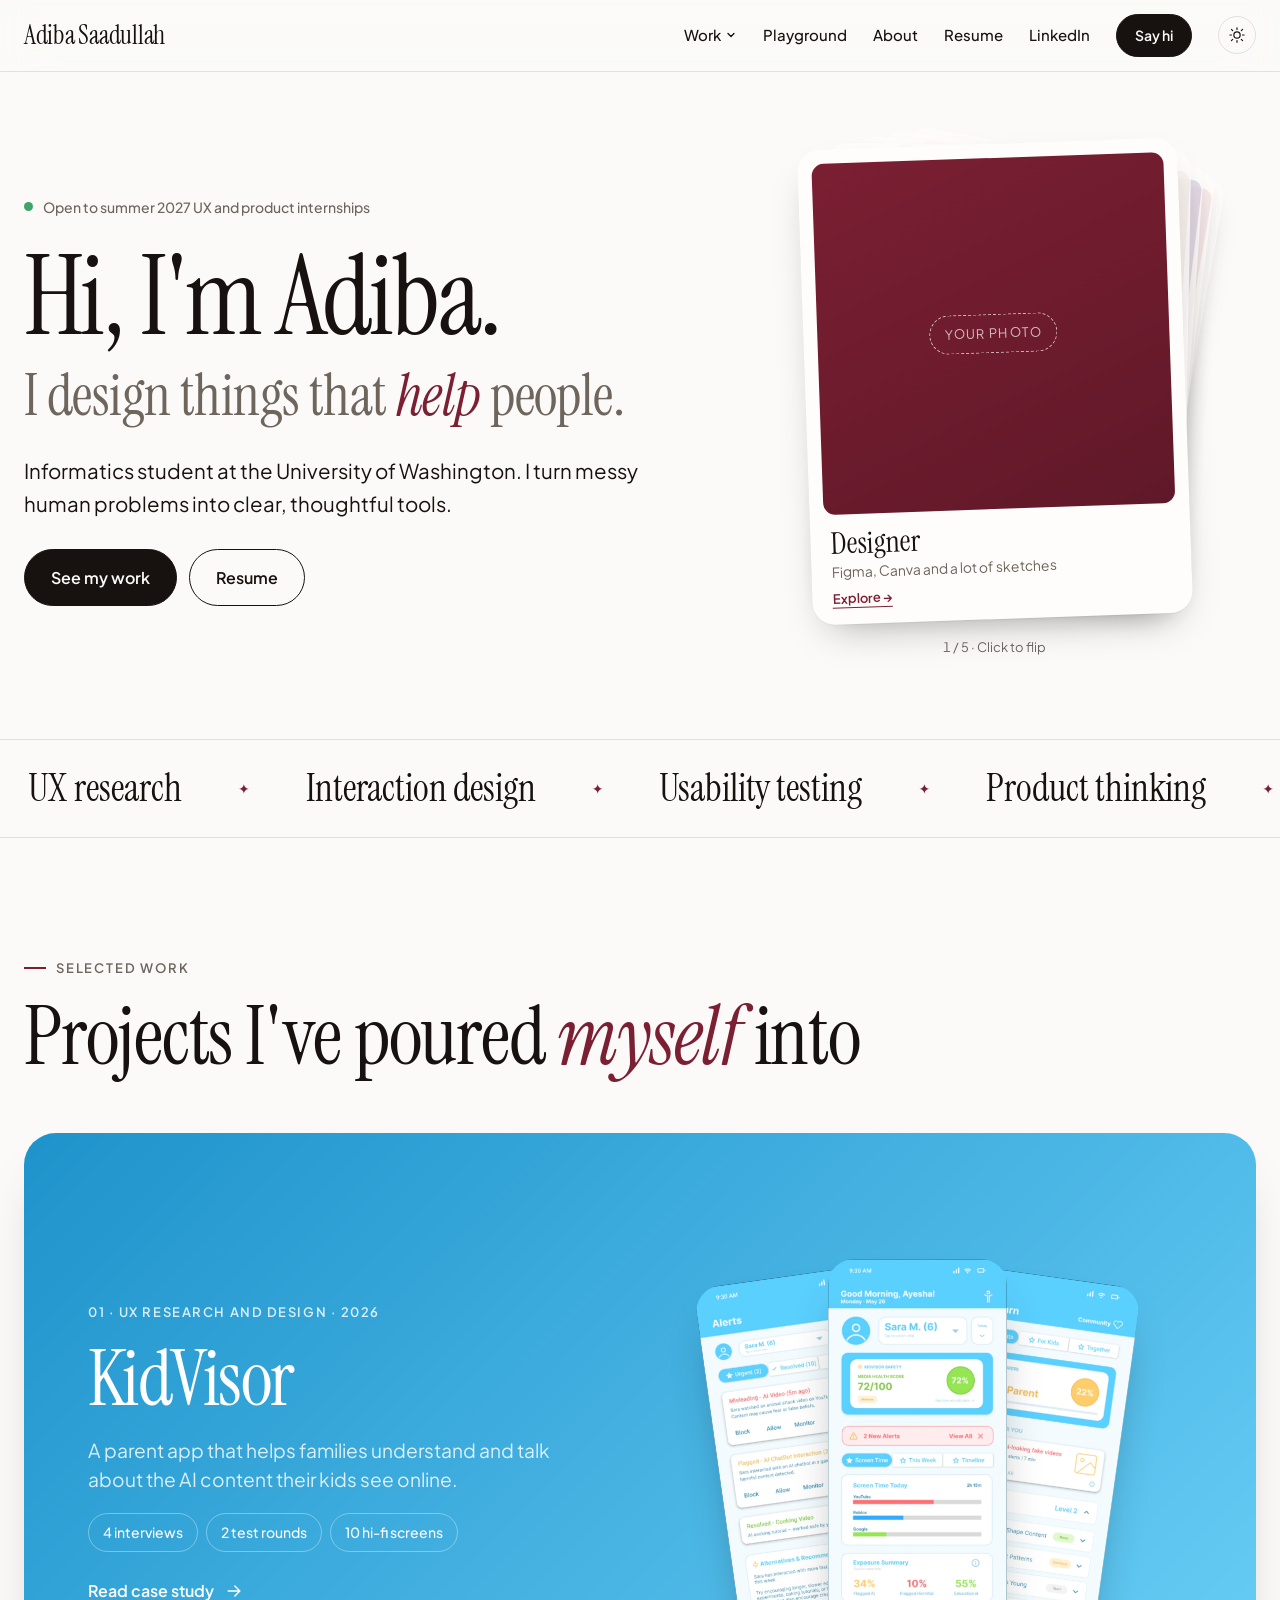
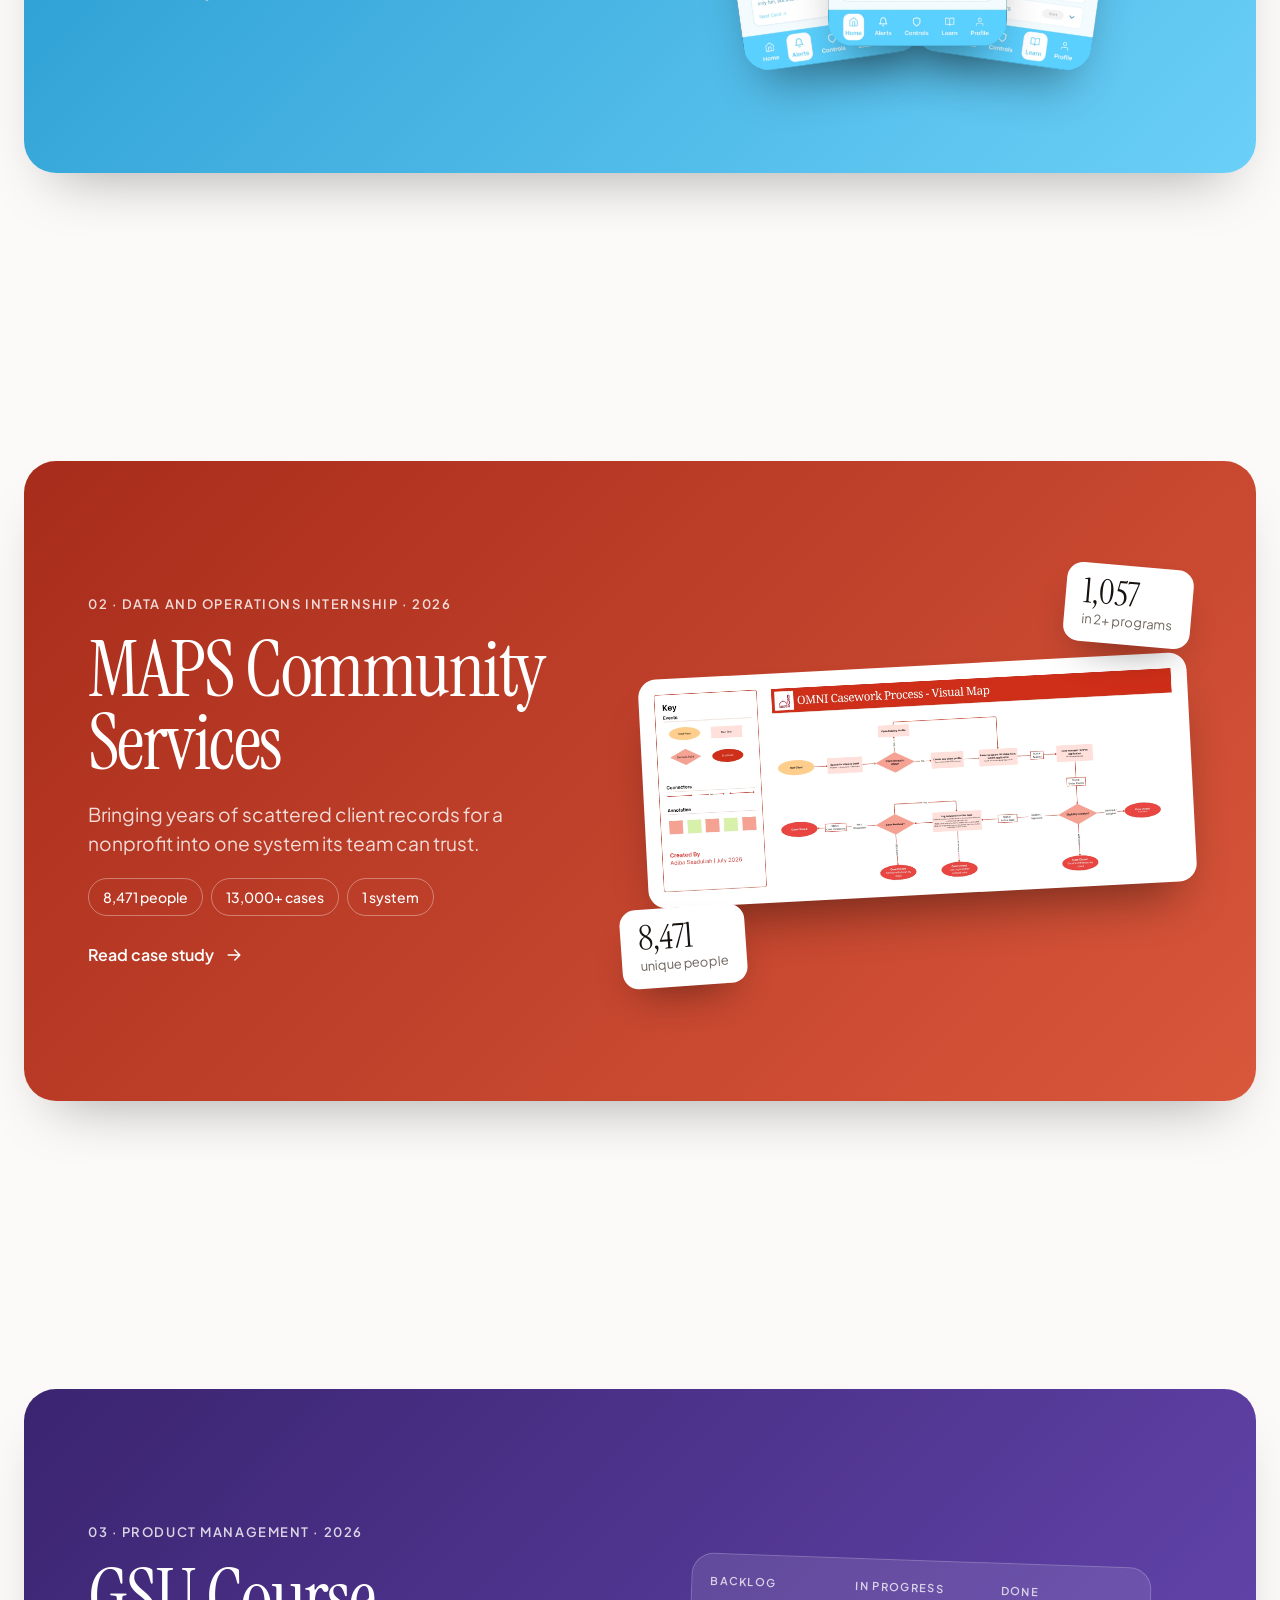
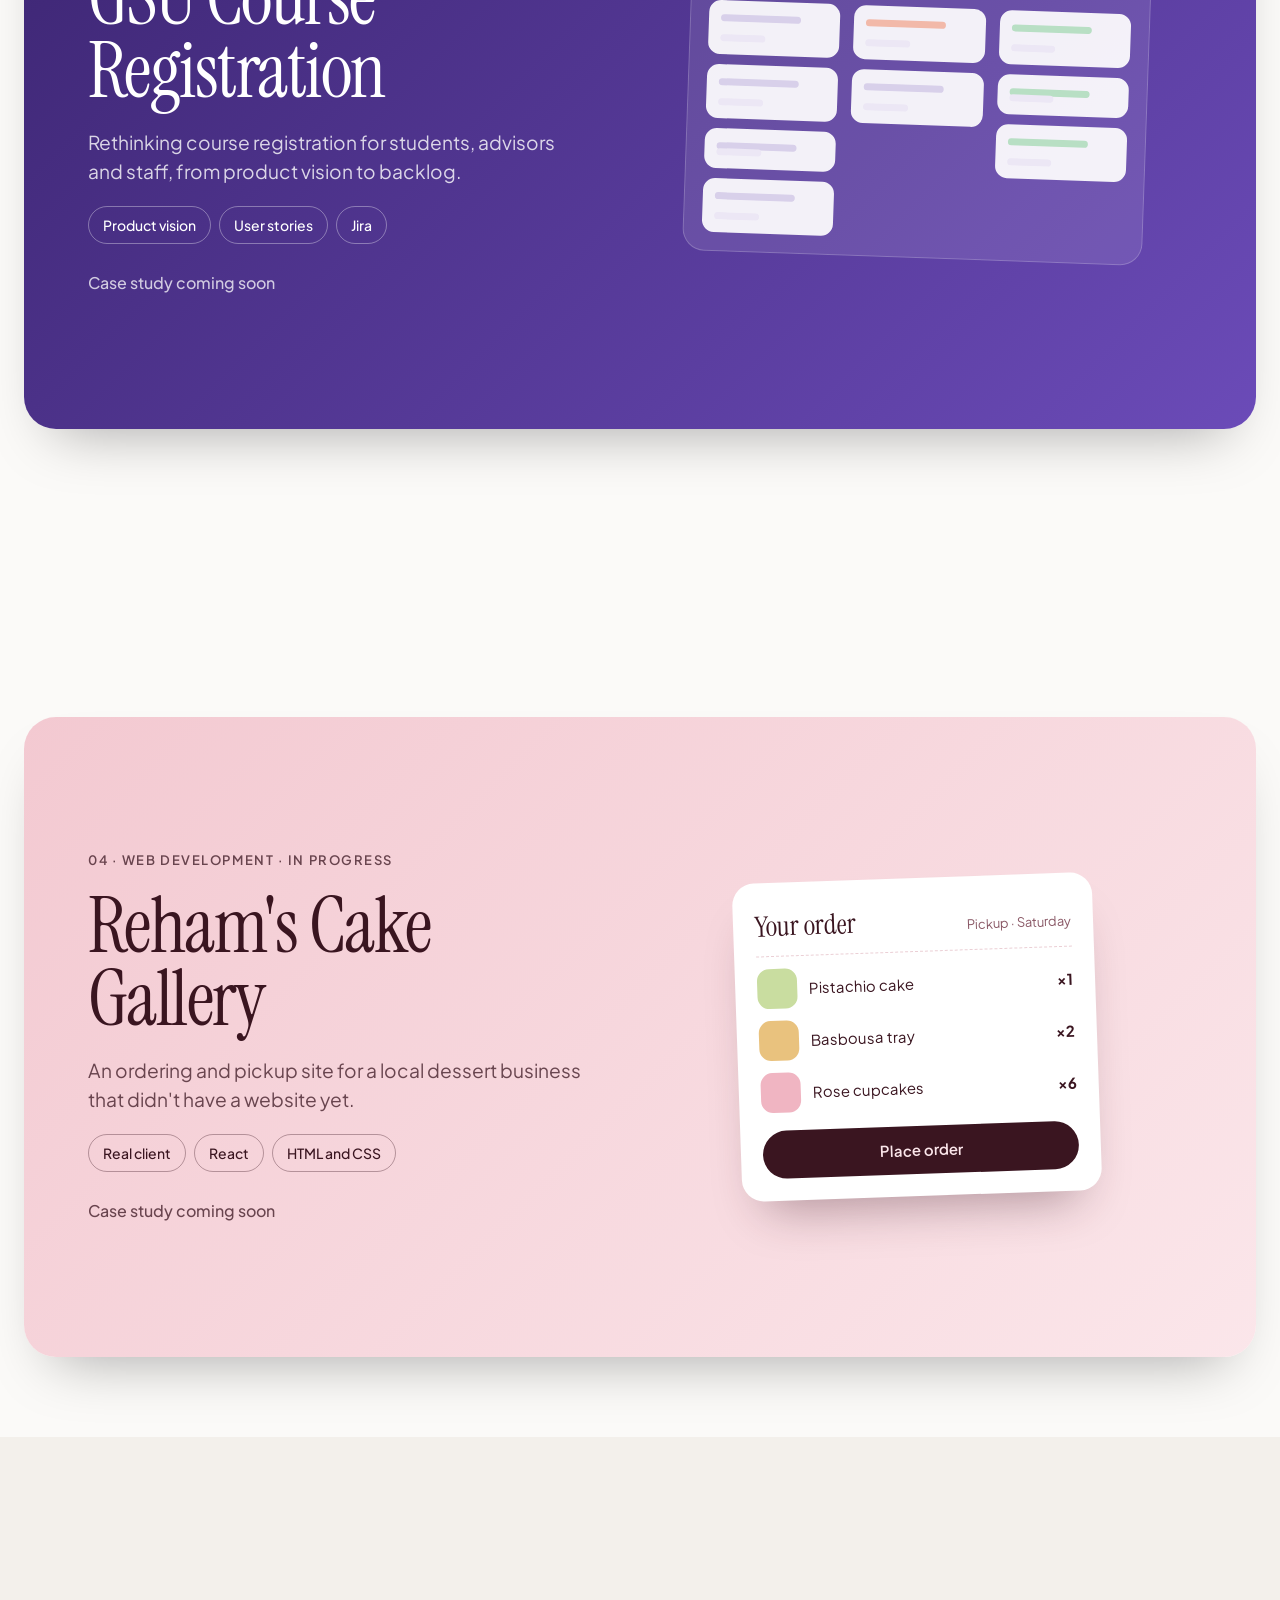
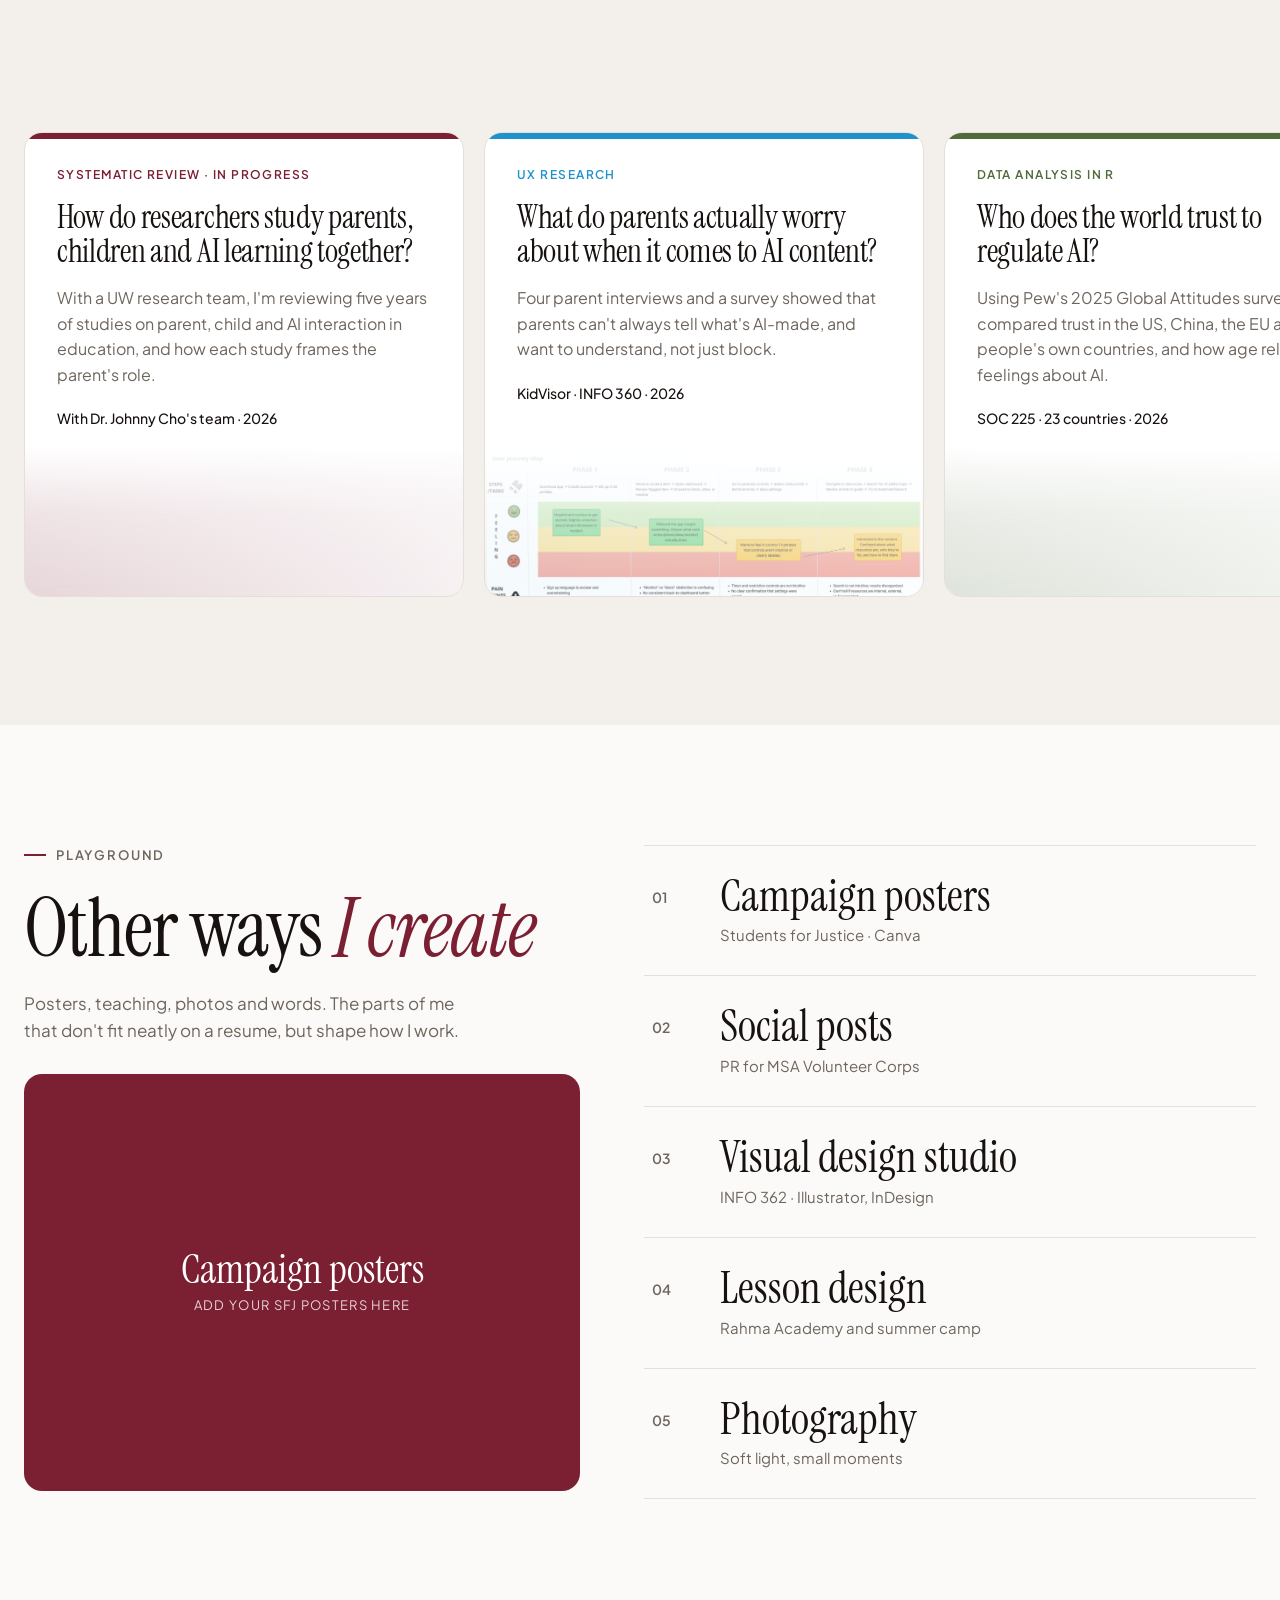
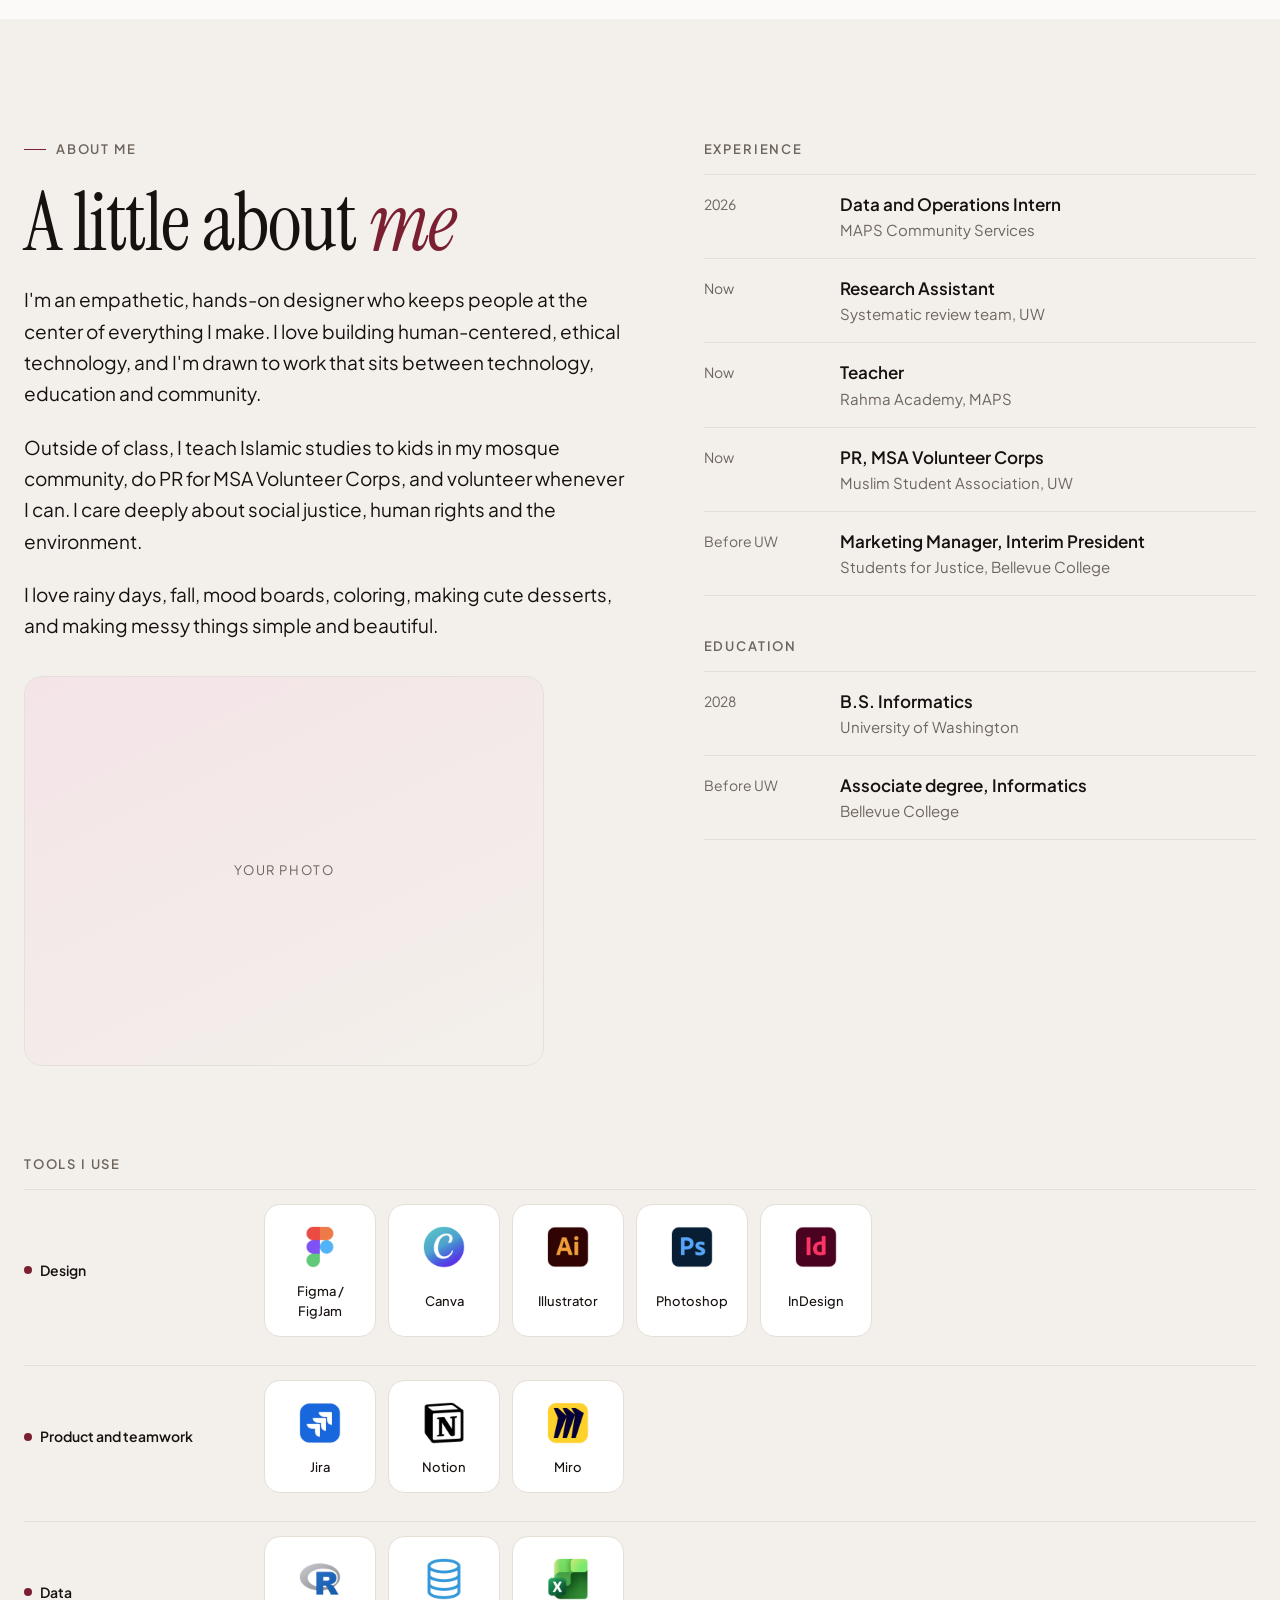
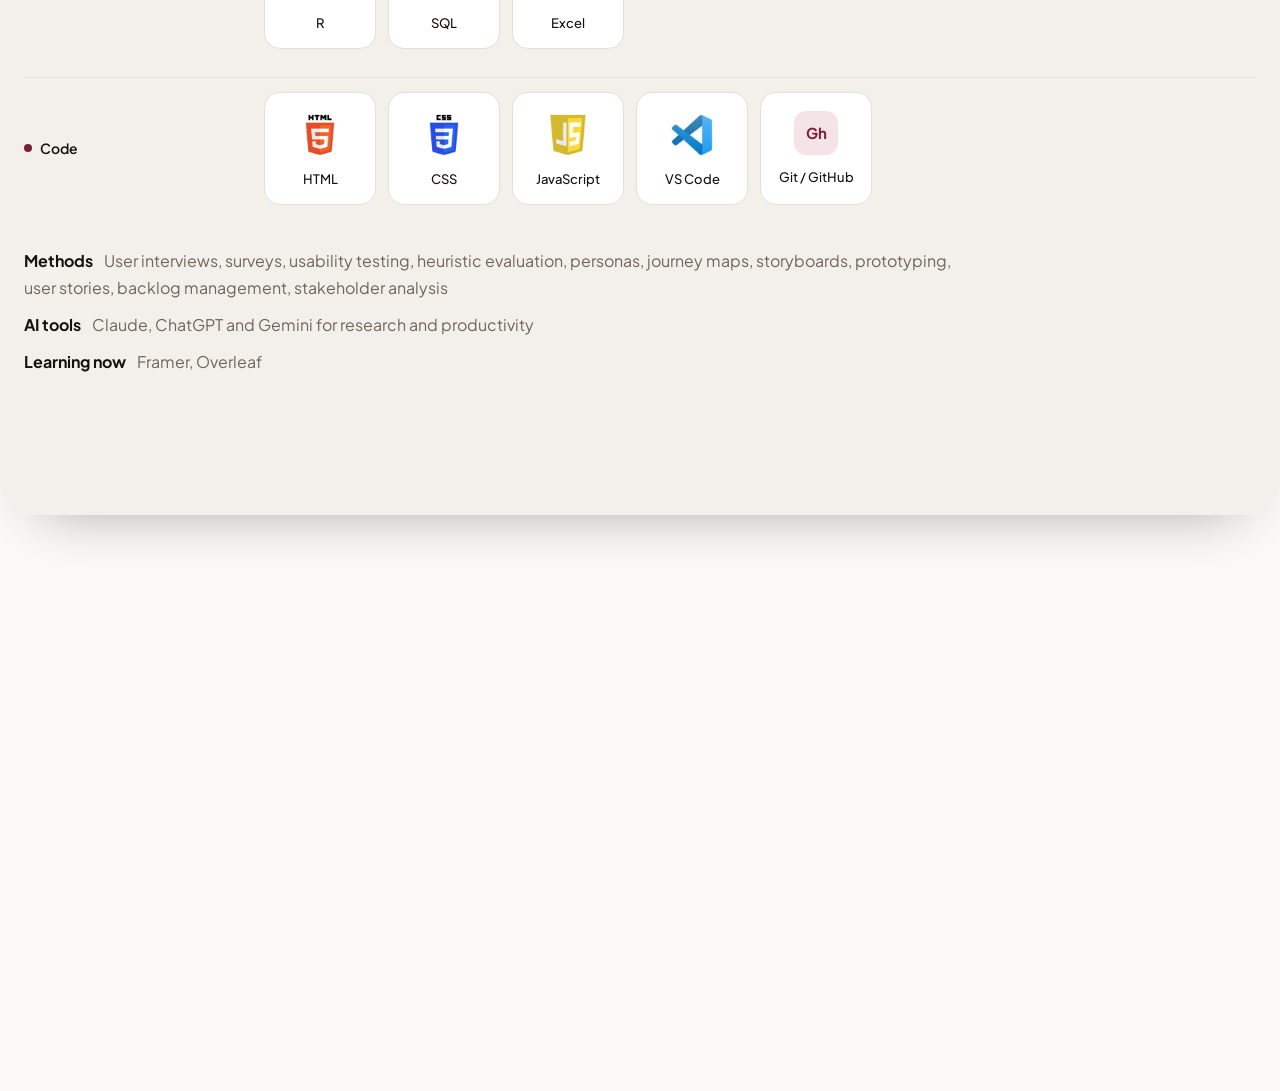
==== commit 2cad38b9: "Add files via upload" ====
--- a/index.html
+++ b/index.html
@@ -28,13 +28,14 @@
               <a href="maps/index.html"><i style="--c:#B8321F"></i><span><b>MAPS Community Services</b><small>Data and operations</small></span></a>
               <a href="#work" class="soon"><i style="--c:#4B2E83"></i><span><b>GSU Course Registration</b><small>Product management · soon</small></span></a>
               <a href="#work" class="soon"><i style="--c:#E7A3B1"></i><span><b>Reham's Cake Gallery</b><small>Web development · soon</small></span></a>
+              <hr>
+              <a href="#research"><i class="ring"></i><span><b>Research</b><small>Questions I'm chasing</small></span></a>
             </div>
           </li>
-          <li class="hide-md"><a href="#research">Research</a></li>
           <li class="hide-md"><a href="#play">Playground</a></li>
           <li class="hide-md"><a href="#about">About</a></li>
           <li class="hide-sm"><a href="resume.pdf">Resume</a></li>
-          <li class="hide-sm"><a href="https://www.linkedin.com/" aria-label="LinkedIn">LinkedIn</a></li>
+          <li class="hide-sm"><a href="https://www.linkedin.com/in/adiba-saadullah" target="_blank" rel="noopener" aria-label="LinkedIn">LinkedIn</a></li>
           <li><a class="btn btn-small" href="#contact">Say hi</a></li>
           <li>
             <button class="theme" id="theme" aria-label="Switch to dark mode">
@@ -55,36 +56,35 @@
         <div class="hero-text">
           <p class="kicker"><span class="dot"></span>Open to summer 2027 UX and product internships</p>
           <h1>Hi, I'm Adiba.<br><span class="soft">I design things that <em>help</em> people.</span></h1>
-          <p class="lede">Informatics student at the University of Washington. I turn messy, human problems into calm, clear tools for families and communities.</p>
+          <p class="lede">Informatics student at the University of Washington. I turn messy human problems into clear, thoughtful tools.</p>
           <div class="hero-actions">
             <a class="btn" href="#work">See my work</a>
             <a class="btn btn-ghost" href="resume.pdf">Resume</a>
           </div>
         </div>
 
-        <!-- Flip-through stack. Swap each .face background for a photo:
-             <div class="face"><img src="images/me-designer.jpg" alt="..."></div> -->
+        <!-- Flip-through stack. To add photos, upload them to images/me/ named designer.jpg, researcher.jpg, teacher.jpg, community-builder.jpg and creative.jpg -->
         <div class="stack-wrap">
           <div class="photo-stack" id="stack" role="button" tabindex="0" aria-label="Flip to the next card">
             <figure class="pcard" style="--bg:#7B1F33;--fg:#FBEFEF">
-              <div class="face"><span class="ph">Your photo</span></div>
-              <figcaption><b>Designer</b><span>Figma, research, and a lot of sticky notes</span></figcaption>
+              <div class="face"><span class="ph">Your photo</span><img src="images/me/designer.jpg" alt="" onerror="this.remove()"></div>
+              <figcaption><b>Designer</b><span>Figma, Canva and a lot of sketches</span><a href="#work" class="pc-link">Explore →</a></figcaption>
             </figure>
             <figure class="pcard" style="--bg:#2BA8E0;--fg:#F2FAFF">
-              <div class="face"><span class="ph">Your photo</span></div>
-              <figcaption><b>Researcher</b><span>Studying how families learn with AI</span></figcaption>
+              <div class="face"><span class="ph">Your photo</span><img src="images/me/researcher.jpg" alt="" onerror="this.remove()"></div>
+              <figcaption><b>Researcher</b><span>Studying how families learn with AI</span><a href="#research" class="pc-link">Explore →</a></figcaption>
             </figure>
             <figure class="pcard" style="--bg:#C9A27A;--fg:#2A1A10">
-              <div class="face"><span class="ph">Your photo</span></div>
-              <figcaption><b>Teacher</b><span>Weekend classes at Rahma Academy</span></figcaption>
+              <div class="face"><span class="ph">Your photo</span><img src="images/me/teacher.jpg" alt="" onerror="this.remove()"></div>
+              <figcaption><b>Teacher</b><span>The joy of teaching kids at Rahma Academy</span><a href="#play" data-k="teach" class="pc-link">Explore →</a></figcaption>
             </figure>
             <figure class="pcard" style="--bg:#4B2E83;--fg:#F3EEFF">
-              <div class="face"><span class="ph">Your photo</span></div>
-              <figcaption><b>Community builder</b><span>Grew a student org by 100+ members</span></figcaption>
+              <div class="face"><span class="ph">Your photo</span><img src="images/me/community-builder.jpg" alt="" onerror="this.remove()"></div>
+              <figcaption><b>Community builder</b><span>Grew a student org by 100+ members</span><a href="#play" data-k="posters" class="pc-link">Explore →</a></figcaption>
             </figure>
             <figure class="pcard" style="--bg:#E7A3B1;--fg:#3A1520">
-              <div class="face"><span class="ph">Your photo</span></div>
-              <figcaption><b>Photographer</b><span>Rainy days, soft light, small moments</span></figcaption>
+              <div class="face"><span class="ph">Your photo</span><img src="images/me/creative.jpg" alt="" onerror="this.remove()"></div>
+              <figcaption><b>Creative</b><span>An endless rush of ideas, in every medium</span><a href="#about" class="pc-link">Explore →</a></figcaption>
             </figure>
           </div>
           <p class="stack-hint"><span id="stack-count">1 / 5</span> · Click to flip</p>
@@ -203,18 +203,23 @@
           <h3>How do researchers study parents, children and AI learning together?</h3>
           <p>With a UW research team, I'm reviewing five years of studies on parent, child and AI interaction in education, and how each study frames the parent's role.</p>
           <span class="rmeta">With Dr. Johnny Cho's team · 2026</span>
+          <!-- Swap for an image: <div class="rimg"><img src="images/research-review.jpg" alt=""></div> -->
+          <div class="rimg" aria-hidden="true"></div>
         </article>
         <article class="rcard" style="--r:#1E93CB">
           <span class="rtag">UX research</span>
           <h3>What do parents actually worry about when it comes to AI content?</h3>
           <p>Four parent interviews and a survey showed that parents can't always tell what's AI-made, and want to understand, not just block.</p>
           <span class="rmeta">KidVisor · INFO 360 · 2026</span>
+          <div class="rimg" aria-hidden="true"><img src="kidvisor/images/journey-map.webp" alt="" loading="lazy"></div>
         </article>
         <article class="rcard" style="--r:#4F6B3A">
           <span class="rtag">Data analysis in R</span>
           <h3>Who does the world trust to regulate AI?</h3>
           <p>Using Pew's 2025 Global Attitudes survey, I compared trust in the US, China, the EU and people's own countries, and how age relates to feelings about AI.</p>
           <span class="rmeta">SOC 225 · 23 countries · 2026</span>
+          <!-- Swap for an image: <div class="rimg"><img src="images/research-pew.jpg" alt=""></div> -->
+          <div class="rimg" aria-hidden="true"></div>
         </article>
         <article class="rcard ghost">
           <span class="rtag">Next</span>
@@ -229,7 +234,7 @@
       <div class="wrap play-grid">
         <div class="play-intro">
           <span class="label">Playground</span>
-          <h2>The other ways <em>I create</em></h2>
+          <h2>Other ways <em>I create</em></h2>
           <p>Posters, teaching, photos and words. The parts of me that don't fit neatly on a resume, but shape how I work.</p>
           <div class="preview" id="preview" aria-hidden="true">
             <div class="pv" data-k="posters" style="--p:#7B1F33"><b>Campaign posters</b><span>Add your SFJ posters here</span></div>
@@ -241,7 +246,7 @@
         </div>
         <ul class="play-list">
           <li data-k="posters"><span class="pl-n">01</span><span class="pl-t">Campaign posters</span><span class="pl-m">Students for Justice · Canva</span></li>
-          <li data-k="msa"><span class="pl-n">02</span><span class="pl-t">Social posts</span><span class="pl-m">MSA PR and Volunteer Corps</span></li>
+          <li data-k="msa"><span class="pl-n">02</span><span class="pl-t">Social posts</span><span class="pl-m">PR for MSA Volunteer Corps</span></li>
           <li data-k="visual"><span class="pl-n">03</span><span class="pl-t">Visual design studio</span><span class="pl-m">INFO 362 · Illustrator, InDesign</span></li>
           <li data-k="teach"><span class="pl-n">04</span><span class="pl-t">Lesson design</span><span class="pl-m">Rahma Academy and summer camp</span></li>
           <li data-k="photo"><span class="pl-n">05</span><span class="pl-t">Photography</span><span class="pl-m">Soft light, small moments</span></li>
@@ -256,8 +261,11 @@
           <div class="about-text">
             <span class="label">About me</span>
             <h2>A little about <em>me</em></h2>
-            <p>I moved to the United States as a child and changed homes and schools more times than I can count. It taught me to adapt quickly, and to notice the people who are still finding their footing.</p>
-            <p>Today I study Informatics at the University of Washington, teach on weekends, and spend my free time on community work. I love rainy days, fall, a good book, and making messy things simple and beautiful.</p>
+            <p>I'm an empathetic, hands-on designer who keeps people at the center of everything I make. I love building human-centered, ethical technology, and I'm drawn to work that sits between technology, education and community.</p>
+            <p>Outside of class, I teach Islamic studies to kids in my mosque community, do PR for MSA Volunteer Corps, and volunteer whenever I can. I care deeply about social justice, human rights and the environment.</p>
+            <p>I love rainy days, fall, mood boards, coloring, making cute desserts, and making messy things simple and beautiful.</p>
+            <!-- To add your photo, upload it as images/me/about.jpg -->
+            <div class="about-photo"><span>Your photo</span><img src="images/me/about.jpg" alt="Adiba Saadullah" onerror="this.remove()"></div>
           </div>
 
           <div class="exp">
@@ -266,7 +274,7 @@
               <li><span class="when">2026</span><span class="what"><b>Data and Operations Intern</b>MAPS Community Services</span></li>
               <li><span class="when">Now</span><span class="what"><b>Research Assistant</b>Systematic review team, UW</span></li>
               <li><span class="when">Now</span><span class="what"><b>Teacher</b>Rahma Academy, MAPS</span></li>
-              <li><span class="when">Now</span><span class="what"><b>PR and Volunteer Corps</b>Muslim Students Association, UW</span></li>
+              <li><span class="when">Now</span><span class="what"><b>PR, MSA Volunteer Corps</b>Muslim Student Association, UW</span></li>
               <li><span class="when">Before UW</span><span class="what"><b>Marketing Manager, Interim President</b>Students for Justice, Bellevue College</span></li>
             </ol>
             <h3>Education</h3>
@@ -279,13 +287,23 @@
 
         <div class="skills">
           <h3>Tools I use</h3>
-          <ul class="tool-grid">
-            <li><i>Fi</i>Figma</li><li><i>Fj</i>FigJam</li><li><i>Ca</i>Canva</li><li><i>Ai</i>Illustrator</li>
-            <li><i>Ps</i>Photoshop</li><li><i>Id</i>InDesign</li><li><i>Mi</i>Miro</li><li><i>Ji</i>Jira</li>
-            <li><i>No</i>Notion</li><li><i>&lt;/&gt;</i>HTML and CSS</li><li><i>JS</i>JavaScript</li><li><i>Jv</i>Java</li>
-            <li><i>R</i>R</li><li><i>SQ</i>SQL</li><li><i>Xl</i>Excel</li><li><i>VS</i>VS Code</li>
-          </ul>
+          <div class="tool-groups">
+            <div class="tg tg-design"><h4>Design</h4><ul class="tool-grid">
+              <li><i><img src="images/tools/figma.png" alt=""></i>Figma / FigJam</li><li><i><img src="images/tools/canva.png" alt=""></i>Canva</li><li><i><img src="images/tools/illustrator.png" alt=""></i>Illustrator</li><li><i><img src="images/tools/photoshop.png" alt=""></i>Photoshop</li><li><i><img src="images/tools/indesign.png" alt=""></i>InDesign</li>
+            </ul></div>
+            <div class="tg"><h4>Product and teamwork</h4><ul class="tool-grid">
+              <li><i><img src="images/tools/jira.png" alt=""></i>Jira</li><li><i><img src="images/tools/notion.png" alt=""></i>Notion</li><li><i><img src="images/tools/miro.png" alt=""></i>Miro</li>
+            </ul></div>
+            <div class="tg"><h4>Data</h4><ul class="tool-grid">
+              <li><i><img src="images/tools/r.png" alt=""></i>R</li><li><i><img src="images/tools/sql.png" alt=""></i>SQL</li><li><i><img src="images/tools/excel.png" alt=""></i>Excel</li>
+            </ul></div>
+            <div class="tg"><h4>Code</h4><ul class="tool-grid">
+              <li><i><img src="images/tools/html.png" alt=""></i>HTML</li><li><i><img src="images/tools/css.png" alt=""></i>CSS</li><li><i><img src="images/tools/javascript.png" alt=""></i>JavaScript</li><li><i><img src="images/tools/vscode.png" alt=""></i>VS Code</li><li><i>Gh</i>Git / GitHub</li>
+            </ul></div>
+          </div>
           <p class="methods"><b>Methods</b> User interviews, surveys, usability testing, heuristic evaluation, personas, journey maps, storyboards, prototyping, user stories, backlog management, stakeholder analysis</p>
+          <p class="methods"><b>AI tools</b> Claude, ChatGPT and Gemini for research and productivity</p>
+          <p class="methods"><b>Learning now</b> Framer, Overleaf</p>
         </div>
       </div>
     </section>
@@ -297,11 +315,11 @@
       <span class="label">Contact</span>
       <h2>Let's make something <em>good</em> together.</h2>
       <div class="email-row">
-        <span id="email">your.email@example.com</span>
+        <span id="email">adibasaadullah@gmail.com</span>
         <button class="copy" type="button" id="copy">Copy email</button>
       </div>
       <div class="contact-links">
-        <a href="https://www.linkedin.com/">LinkedIn ↗</a>
+        <a href="https://www.linkedin.com/in/adiba-saadullah" target="_blank" rel="noopener">LinkedIn ↗</a>
         <a href="resume.pdf">Resume ↗</a>
         <a href="#top">Back to top ↑</a>
       </div>
@@ -401,6 +419,9 @@
       li.addEventListener('focus', function () { show(li.dataset.k); });
     });
     show('posters');
+    document.querySelectorAll('.pc-link').forEach(function (a) {
+      a.addEventListener('click', function (e) { e.stopPropagation(); if (a.dataset.k) show(a.dataset.k); });
+    });
 
     // Copy email
     var copyBtn = document.getElementById('copy');
--- a/home.css
+++ b/home.css
@@ -430,3 +430,72 @@
   .contact { position: relative; }
   main { border-radius: 0; box-shadow: none; }
 }
+
+/* ---------- v2.1 ---------- */
+/* Nav: always bordered, lightens on hover */
+.nav { border-bottom-color: var(--line); }
+.nav.scrolled { box-shadow: 0 8px 24px -18px rgba(23,18,15,.35); }
+.nav:hover { background: color-mix(in srgb, var(--card) 94%, transparent); }
+.menu hr { border: 0; border-top: 1px solid var(--line); margin: 6px 8px; }
+.menu a i.ring { background: transparent; border: 2px dashed var(--accent); }
+
+/* Card explore links */
+.pc-link { justify-self: start; margin-top: 6px; font-size: 13px; font-weight: 600; color: #7B1F33; text-decoration: none; border-bottom: 1px solid currentColor; line-height: 1.3; position: relative; z-index: 2; }
+.pc-link:hover { color: #17120F; }
+
+/* Slower stacking: more scroll room per card */
+.deck { gap: 32vh; }
+
+/* About photo */
+.about-photo { margin-top: 12px; aspect-ratio: 4 / 3; max-width: 520px; border-radius: var(--r-md); background: linear-gradient(155deg, var(--accent-soft), var(--surface)); border: 1px dashed var(--line); display: grid; place-items: center; overflow: hidden; }
+.about-photo span { font-size: 13px; letter-spacing: .12em; text-transform: uppercase; color: var(--muted); }
+.about-text img { margin-top: 12px; width: 100%; max-width: 520px; aspect-ratio: 4 / 3; object-fit: cover; border-radius: var(--r-md); }
+
+/* Grouped tools */
+.tool-groups { display: grid; grid-template-columns: 6fr 3fr 3fr 4fr; gap: 28px; }
+.tg h4 { margin: 0 0 12px; font-size: 14px; font-weight: 600; color: var(--ink); display: flex; align-items: center; gap: 8px; }
+.tg h4::before { content: ""; width: 8px; height: 8px; border-radius: 50%; background: var(--accent); }
+.tg .tool-grid { grid-template-columns: repeat(auto-fill, minmax(84px, 1fr)); }
+.tg-design .tool-grid { grid-template-columns: repeat(3, minmax(0, 1fr)); }
+.tool-grid i img { width: 100%; height: 100%; object-fit: contain; }
+@media (max-width: 1100px) { .tool-groups { grid-template-columns: 1fr 1fr; } }
+@media (max-width: 640px) {
+  .deck { gap: 24px; }
+  .tool-groups { grid-template-columns: 1fr; }
+  .tg .tool-grid, .tg-design .tool-grid { grid-template-columns: repeat(3, minmax(0, 1fr)); }
+}
+@media (max-width: 900px) { .deck { gap: 24px; } }
+
+/* Tool logos */
+.tool-grid i:has(img) { background: transparent; width: 48px; height: 48px; border-radius: 0; }
+.tool-grid i img { width: 100%; height: 100%; object-fit: contain; }
+.tg-design .tool-grid { grid-template-columns: repeat(3, minmax(0, 1fr)); }
+/* Tools: one row per group */
+.tool-groups { grid-template-columns: 1fr !important; gap: 14px; }
+.tg { display: grid; grid-template-columns: 220px 1fr; align-items: center; gap: 20px; padding: 14px 0; border-top: 1px solid var(--line); }
+.tg h4 { margin: 0; }
+.tg .tool-grid, .tg-design .tool-grid { display: flex !important; flex-wrap: wrap; gap: 12px; }
+.tg .tool-grid li { width: 112px; }
+@media (max-width: 640px) {
+  .tg { grid-template-columns: 1fr; gap: 12px; }
+  .tg .tool-grid li { width: calc((100% - 24px) / 3); }
+}
+
+/* Research card image strip, fading into the card */
+.rcard { padding-bottom: 0; }
+.rcard .rmeta { margin-top: 4px; }
+.rimg {
+  margin: auto -32px 0; height: 150px; position: relative; overflow: hidden;
+  background: linear-gradient(135deg, color-mix(in srgb, var(--r) 22%, transparent), color-mix(in srgb, var(--r) 6%, transparent));
+}
+.rimg::before { content: ""; position: absolute; inset: 0; z-index: 1; background: linear-gradient(to bottom, var(--card) 0%, color-mix(in srgb, var(--card) 40%, transparent) 45%, transparent 100%); }
+.rimg img { width: 100%; height: 100%; object-fit: cover; object-position: top; opacity: .75; filter: saturate(.9); transition: transform .6s var(--ease), opacity .4s; }
+.rcard:hover .rimg img { transform: scale(1.04); opacity: .9; }
+.rcard.ghost { padding-bottom: 32px; }
+.methods + .methods { margin-top: 10px; }
+@media (max-width: 640px) { .rimg { margin-inline: -26px; height: 120px; } }
+
+/* Photos load automatically from images/me/ when present */
+.pcard .face { position: relative; }
+.pcard .face img, .about-photo img { position: absolute; inset: 0; width: 100%; height: 100%; object-fit: cover; }
+.about-photo { position: relative; border-style: solid; }
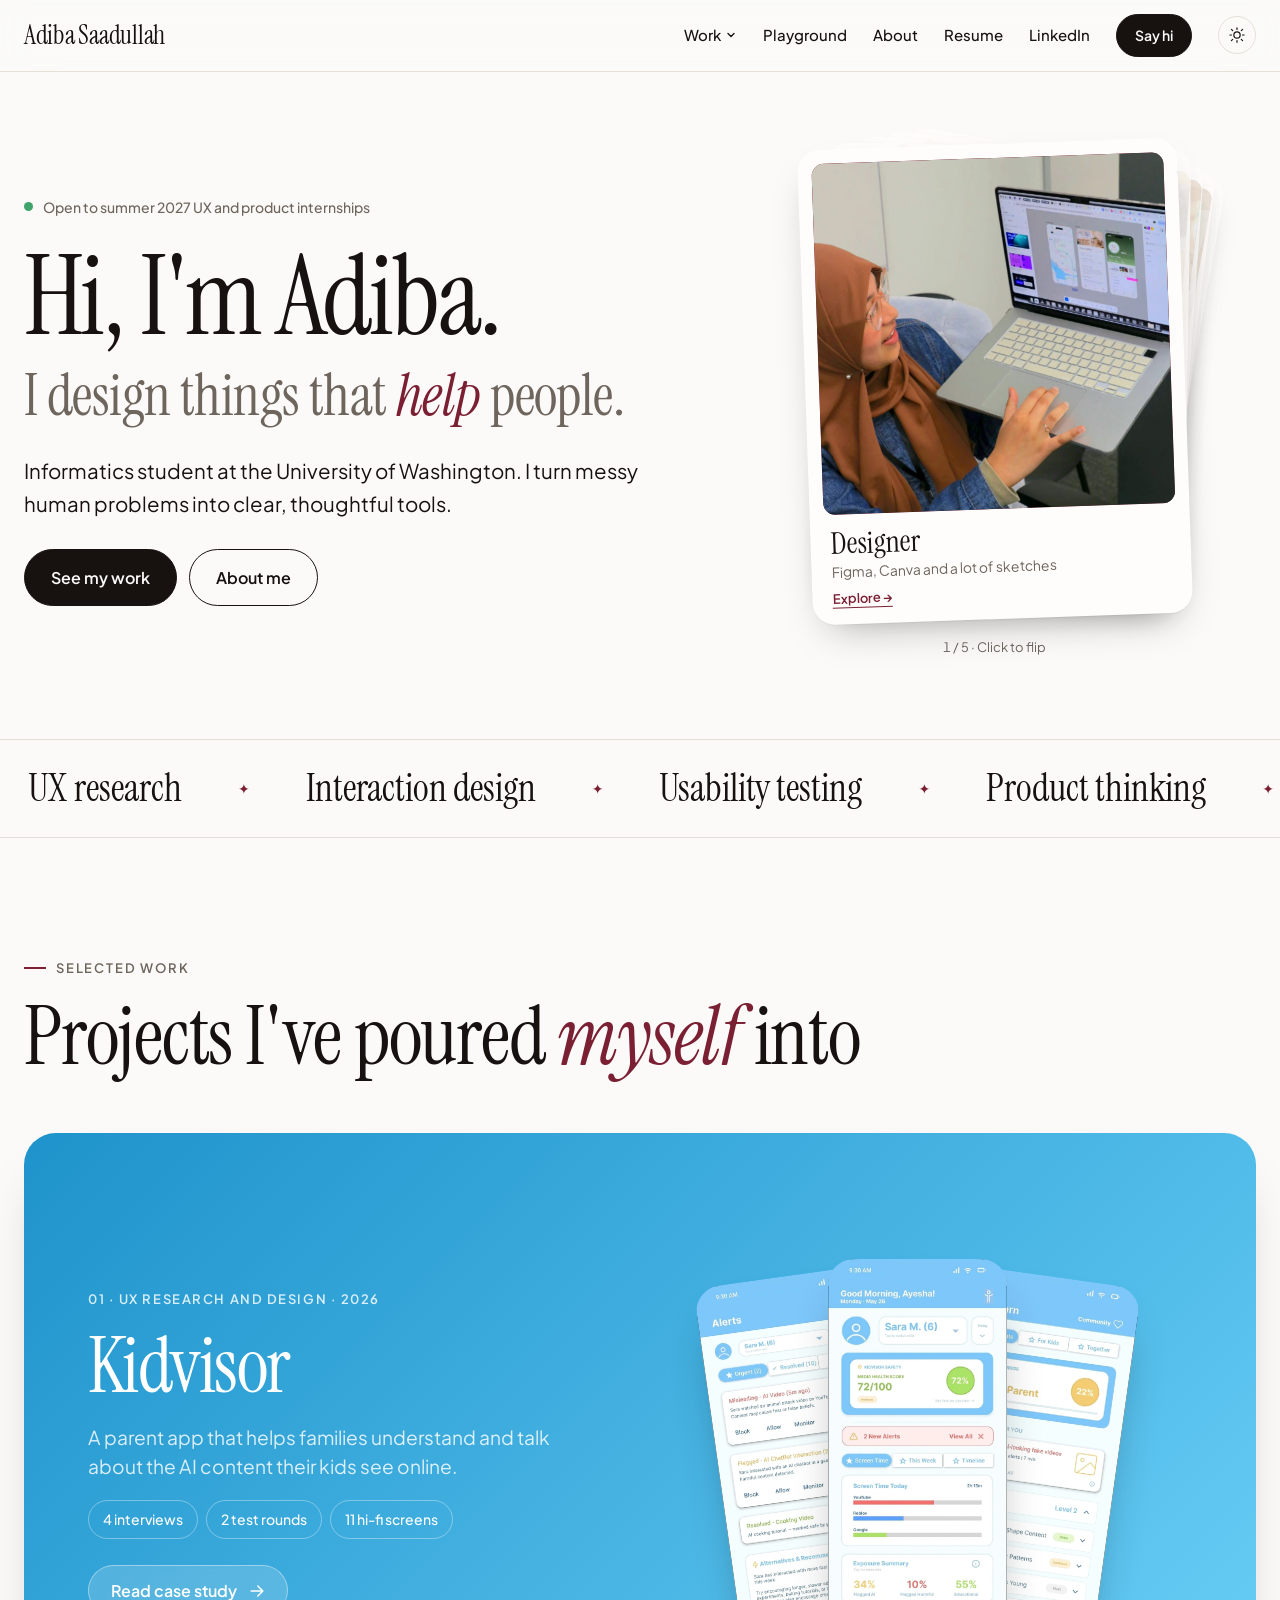
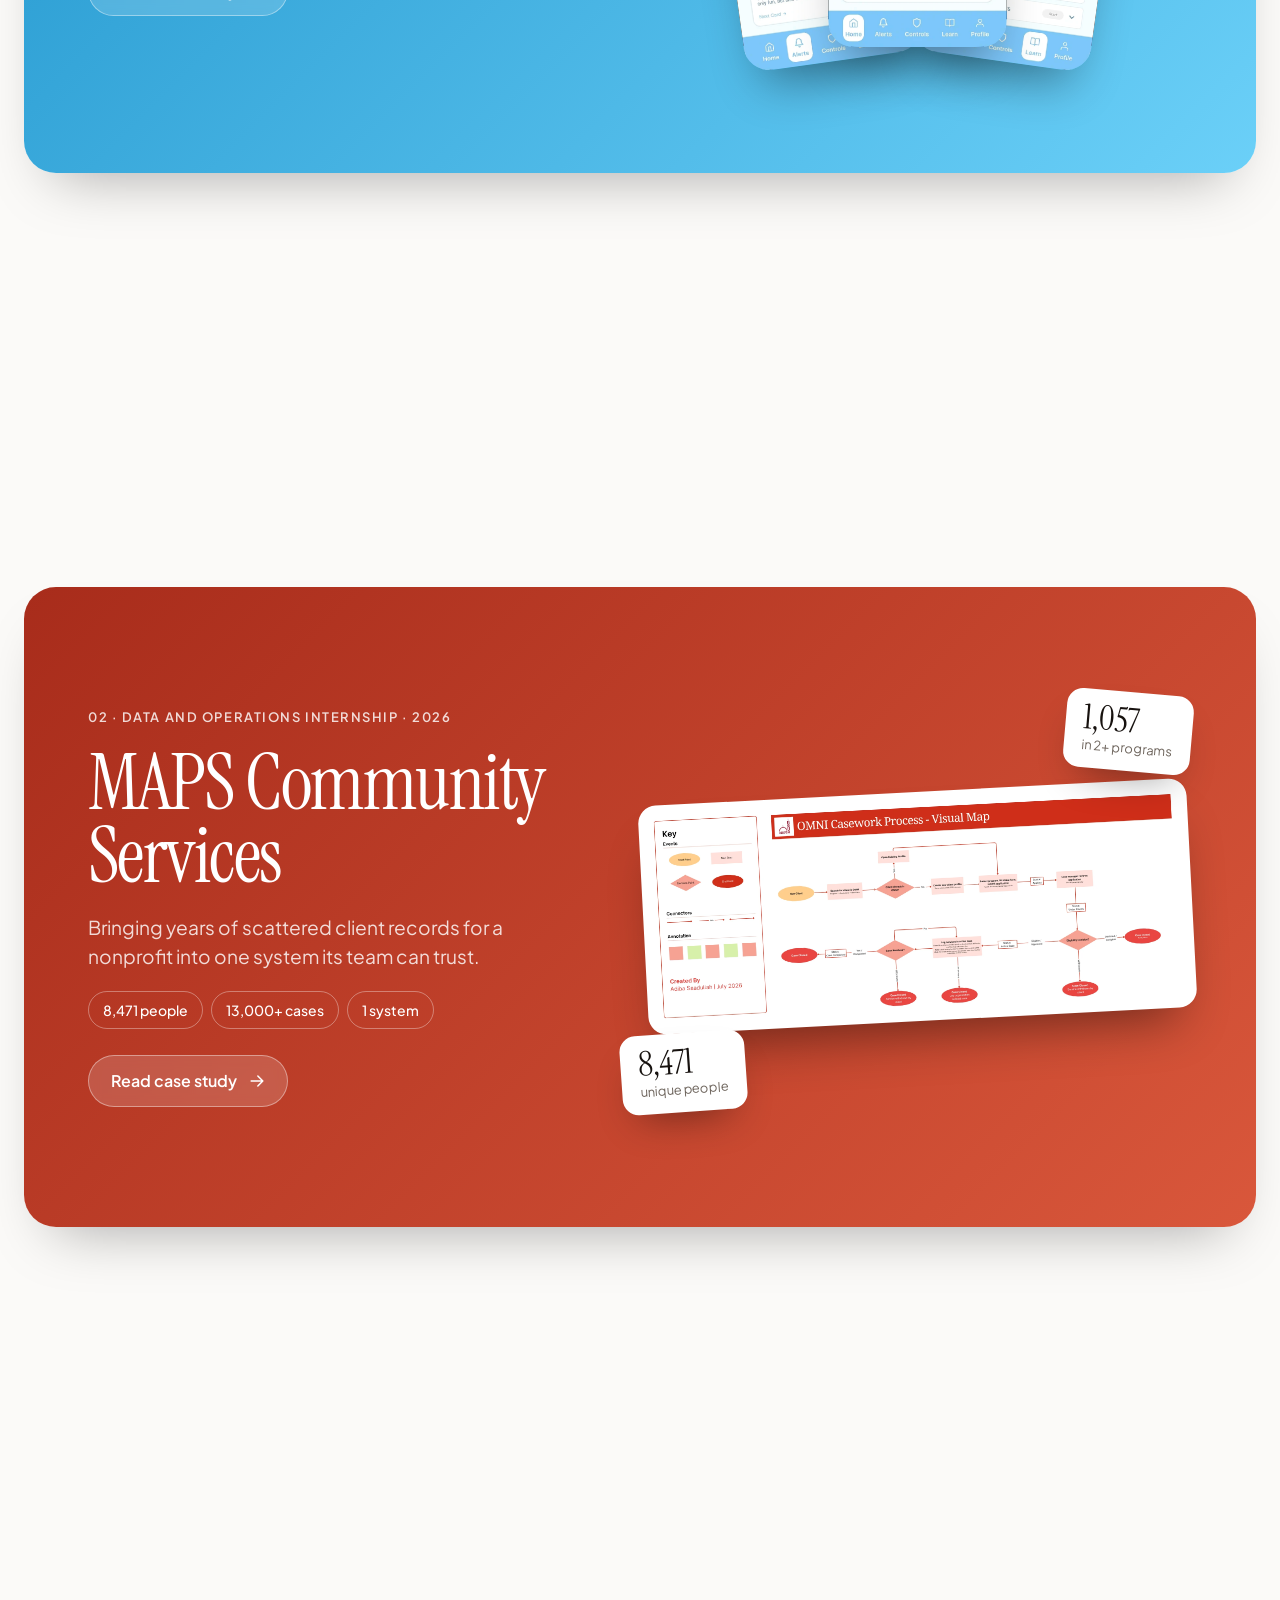
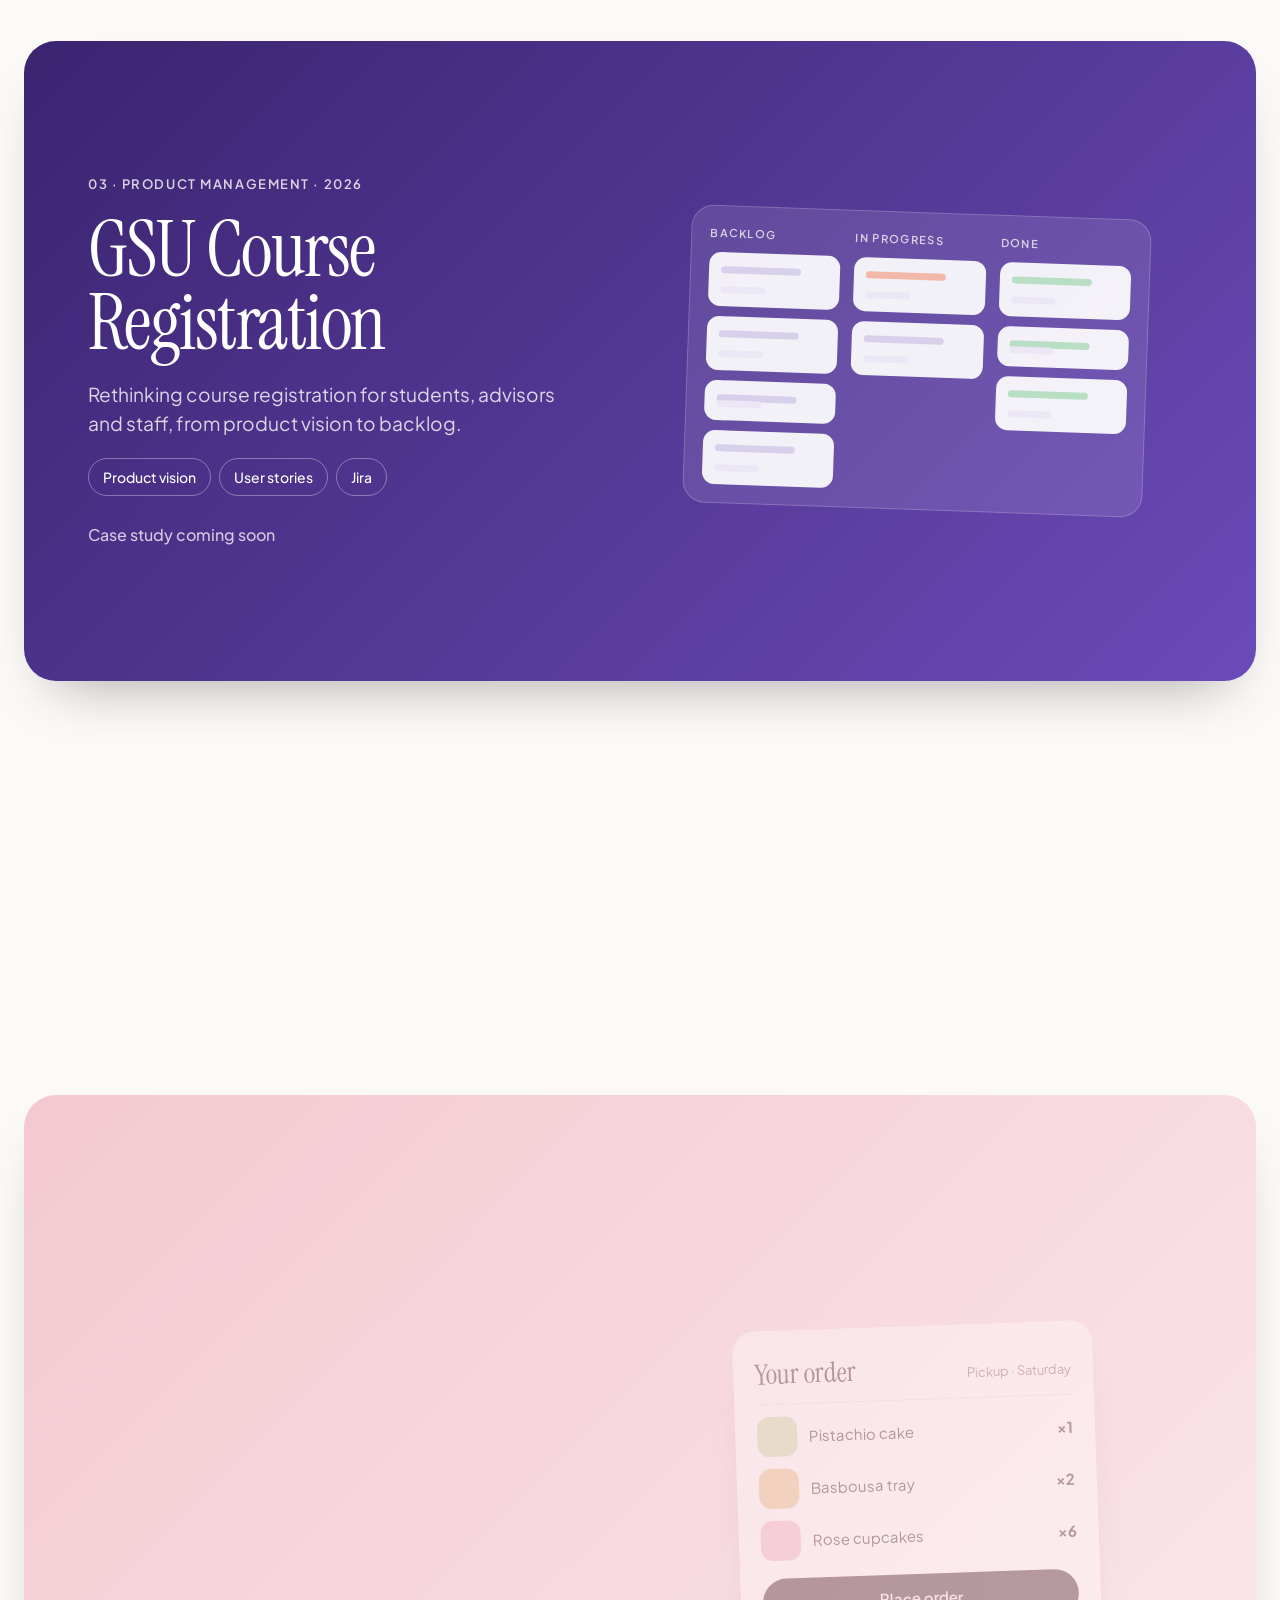
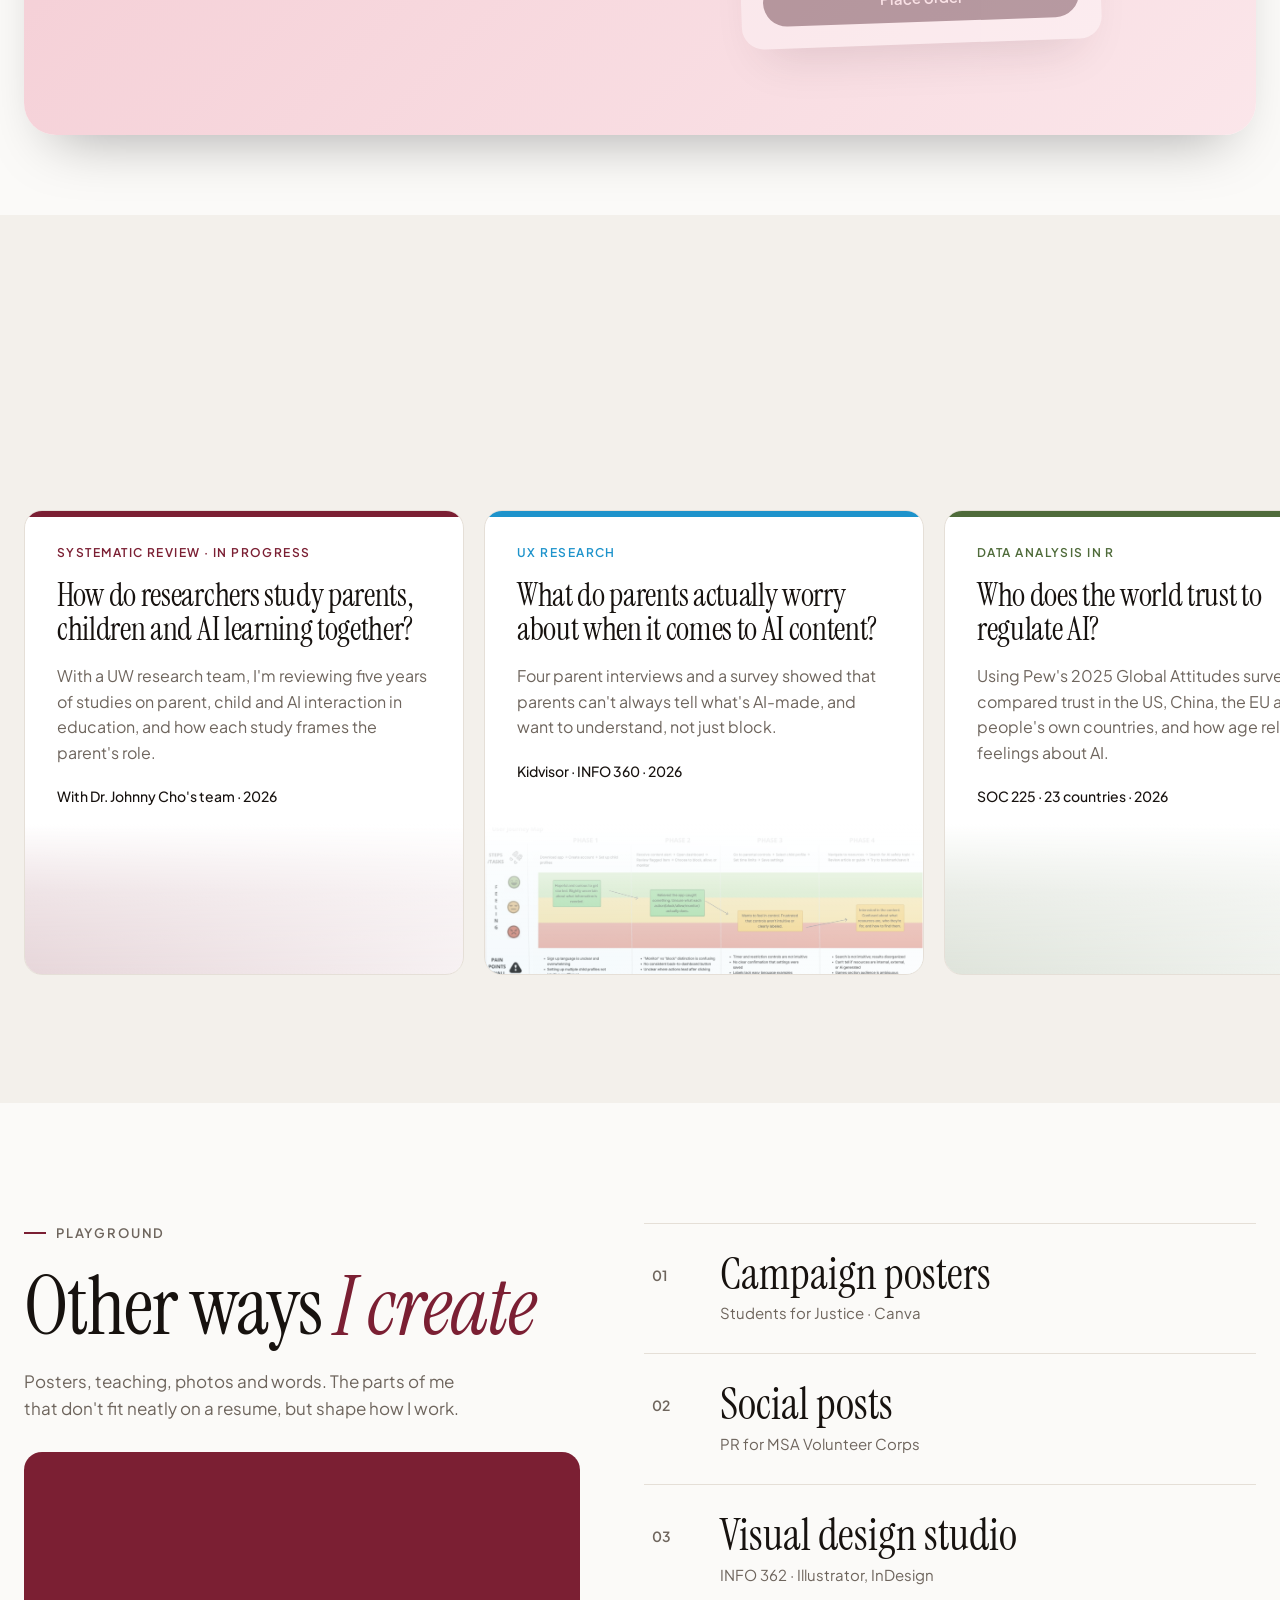
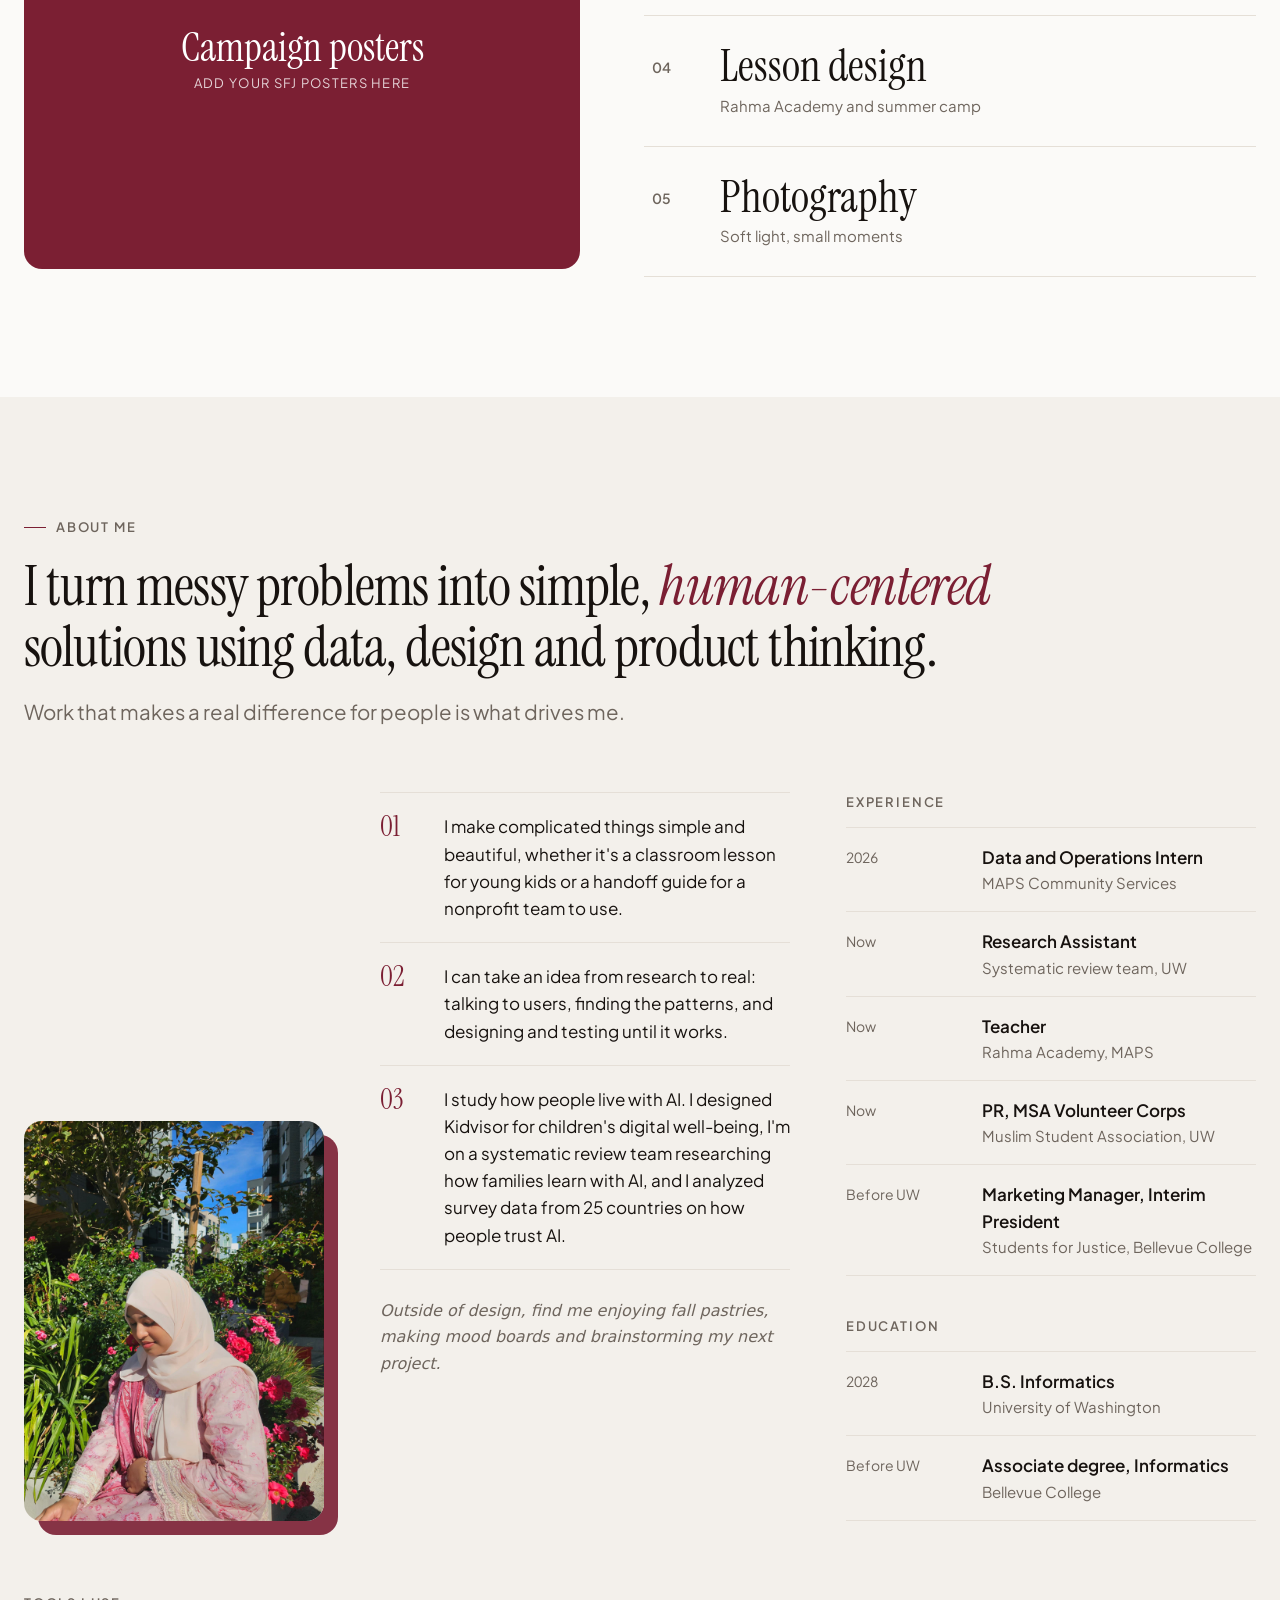
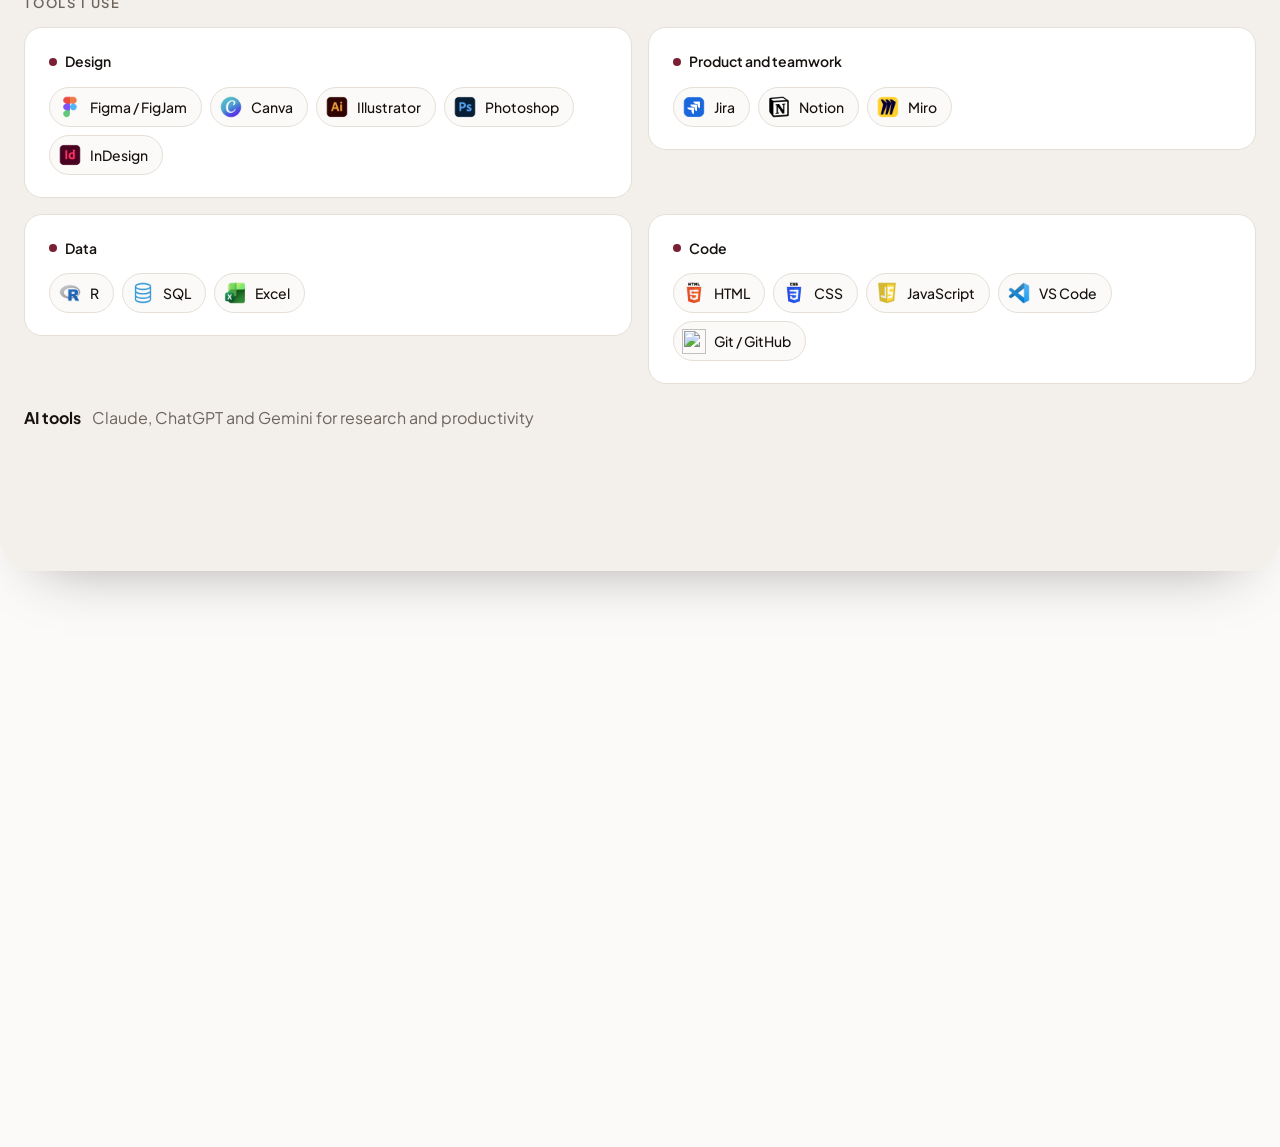
==== commit 6da1a44f: "Add files via upload" ====
--- a/index.html
+++ b/index.html
@@ -24,7 +24,7 @@
               <svg viewBox="0 0 12 12" aria-hidden="true"><path d="M3 4.5l3 3 3-3" fill="none" stroke="currentColor" stroke-width="1.4" stroke-linecap="round" stroke-linejoin="round"/></svg>
             </button>
             <div class="menu" id="work-menu">
-              <a href="kidvisor/index.html"><i style="--c:#2BA8E0"></i><span><b>KidVisor</b><small>UX research and design</small></span></a>
+              <a href="kidvisor/index.html"><i style="--c:#2BA8E0"></i><span><b>Kidvisor</b><small>UX research and design</small></span></a>
               <a href="maps/index.html"><i style="--c:#B8321F"></i><span><b>MAPS Community Services</b><small>Data and operations</small></span></a>
               <a href="#work" class="soon"><i style="--c:#4B2E83"></i><span><b>GSU Course Registration</b><small>Product management · soon</small></span></a>
               <a href="#work" class="soon"><i style="--c:#E7A3B1"></i><span><b>Reham's Cake Gallery</b><small>Web development · soon</small></span></a>
@@ -59,7 +59,7 @@
           <p class="lede">Informatics student at the University of Washington. I turn messy human problems into clear, thoughtful tools.</p>
           <div class="hero-actions">
             <a class="btn" href="#work">See my work</a>
-            <a class="btn btn-ghost" href="resume.pdf">Resume</a>
+            <a class="btn btn-ghost" href="#about">About me</a>
           </div>
         </div>
 
@@ -108,14 +108,14 @@
         </div>
 
         <div class="deck">
-          <!-- KidVisor -->
+          <!-- Kidvisor -->
           <article class="pcase" style="--c:#1E93CB;--c2:#6BD0F8;--ink:#fff;--sub:rgba(255,255,255,.82)">
-            <a class="pcase-link" href="kidvisor/index.html" aria-label="Read the KidVisor case study"></a>
+            <a class="pcase-link" href="kidvisor/index.html" aria-label="Read the Kidvisor case study"></a>
             <div class="pcase-text">
               <span class="pnum">01 · UX research and design · 2026</span>
-              <h3>KidVisor</h3>
+              <h3>Kidvisor</h3>
               <p>A parent app that helps families understand and talk about the AI content their kids see online.</p>
-              <ul class="ptags"><li>4 interviews</li><li>2 test rounds</li><li>10 hi-fi screens</li></ul>
+              <ul class="ptags"><li>4 interviews</li><li>2 test rounds</li><li>11 hi-fi screens</li></ul>
               <span class="pcta">Read case study <svg viewBox="0 0 24 24" aria-hidden="true"><path d="M5 12h14M13 6l6 6-6 6" fill="none" stroke="currentColor" stroke-width="1.8" stroke-linecap="round" stroke-linejoin="round"/></svg></span>
             </div>
             <div class="pcase-visual phones" aria-hidden="true">
@@ -210,7 +210,7 @@
           <span class="rtag">UX research</span>
           <h3>What do parents actually worry about when it comes to AI content?</h3>
           <p>Four parent interviews and a survey showed that parents can't always tell what's AI-made, and want to understand, not just block.</p>
-          <span class="rmeta">KidVisor · INFO 360 · 2026</span>
+          <span class="rmeta">Kidvisor · INFO 360 · 2026</span>
           <div class="rimg" aria-hidden="true"><img src="kidvisor/images/journey-map.webp" alt="" loading="lazy"></div>
         </article>
         <article class="rcard" style="--r:#4F6B3A">
@@ -257,15 +257,25 @@
     <!-- ============ ABOUT ============ -->
     <section class="about" id="about">
       <div class="wrap">
+        <div class="about-head">
+          <span class="label">About me</span>
+          <h2 class="about-hook">I turn messy problems into simple, <em>human-centered</em> solutions using data, design and product thinking.</h2>
+          <p class="about-sub">Work that makes a real difference for people is what drives me.</p>
+        </div>
+
         <div class="about-grid">
+          <!-- To add your photo, upload a vertical photo as images/me/about.jpg -->
+          <figure class="about-photo-wrap">
+            <div class="about-photo"><span>Your photo</span><img src="images/me/about.jpg" alt="Adiba Saadullah" onerror="this.remove()"></div>
+          </figure>
+
           <div class="about-text">
-            <span class="label">About me</span>
-            <h2>A little about <em>me</em></h2>
-            <p>I'm an empathetic, hands-on designer who keeps people at the center of everything I make. I love building human-centered, ethical technology, and I'm drawn to work that sits between technology, education and community.</p>
-            <p>Outside of class, I teach Islamic studies to kids in my mosque community, do PR for MSA Volunteer Corps, and volunteer whenever I can. I care deeply about social justice, human rights and the environment.</p>
-            <p>I love rainy days, fall, mood boards, coloring, making cute desserts, and making messy things simple and beautiful.</p>
-            <!-- To add your photo, upload it as images/me/about.jpg -->
-            <div class="about-photo"><span>Your photo</span><img src="images/me/about.jpg" alt="Adiba Saadullah" onerror="this.remove()"></div>
+            <ol class="bring">
+              <li><span class="bn">01</span><p>I make complicated things simple and beautiful, whether it's a classroom lesson for young kids or a handoff guide for a nonprofit team to use.</p></li>
+              <li><span class="bn">02</span><p>I can take an idea from research to real: talking to users, finding the patterns, and designing and testing until it works.</p></li>
+              <li><span class="bn">03</span><p>I study how people live with AI. I designed Kidvisor for children's digital well-being, I'm on a systematic review team researching how families learn with AI, and I analyzed survey data from 25 countries on how people trust AI.</p></li>
+            </ol>
+            <p class="about-outside">Outside of design, find me enjoying fall pastries, making mood boards and brainstorming my next project.</p>
           </div>
 
           <div class="exp">
@@ -298,12 +308,10 @@
               <li><i><img src="images/tools/r.png" alt=""></i>R</li><li><i><img src="images/tools/sql.png" alt=""></i>SQL</li><li><i><img src="images/tools/excel.png" alt=""></i>Excel</li>
             </ul></div>
             <div class="tg"><h4>Code</h4><ul class="tool-grid">
-              <li><i><img src="images/tools/html.png" alt=""></i>HTML</li><li><i><img src="images/tools/css.png" alt=""></i>CSS</li><li><i><img src="images/tools/javascript.png" alt=""></i>JavaScript</li><li><i><img src="images/tools/vscode.png" alt=""></i>VS Code</li><li><i>Gh</i>Git / GitHub</li>
+              <li><i><img src="images/tools/html.png" alt=""></i>HTML</li><li><i><img src="images/tools/css.png" alt=""></i>CSS</li><li><i><img src="images/tools/javascript.png" alt=""></i>JavaScript</li><li><i><img src="images/tools/vscode.png" alt=""></i>VS Code</li><li><i><img src="images/tools/git.png" alt=""></i>Git / GitHub</li>
             </ul></div>
           </div>
-          <p class="methods"><b>Methods</b> User interviews, surveys, usability testing, heuristic evaluation, personas, journey maps, storyboards, prototyping, user stories, backlog management, stakeholder analysis</p>
           <p class="methods"><b>AI tools</b> Claude, ChatGPT and Gemini for research and productivity</p>
-          <p class="methods"><b>Learning now</b> Framer, Overleaf</p>
         </div>
       </div>
     </section>
@@ -379,12 +387,24 @@
       var top = cards[idx];
       top.classList.add('out');
       setTimeout(function () {
+        // Move the card to the back while it's invisible, then fade it in there
+        top.style.transition = 'none';
+        top.classList.remove('out');
         idx = (idx + 1) % cards.length;
         layout();
-        top.classList.remove('out');
-        busy = false;
-      }, 380);
+        top.style.opacity = '0';
+        void top.offsetWidth;
+        top.style.transition = '';
+        top.style.opacity = '';
+        setTimeout(function () { busy = false; }, 200);
+      }, 420);
     }
+    // One gentle nudge on load so the cards look flippable
+    setTimeout(function () {
+      if (matchMedia('(prefers-reduced-motion: reduce)').matches) return;
+      var t = cards[idx]; t.classList.add('nudge');
+      setTimeout(function () { t.classList.remove('nudge'); }, 1100);
+    }, 1400);
     stack.addEventListener('click', flip);
     stack.addEventListener('keydown', function (e) { if (e.key === 'Enter' || e.key === ' ') { e.preventDefault(); flip(); } });
     layout();
@@ -398,6 +418,10 @@
         var r = next.getBoundingClientRect(), h = innerHeight;
         var p = Math.min(Math.max((h - r.top) / (h * 0.85), 0), 1);
         c.style.setProperty('--p', p.toFixed(3));
+      });
+      decks.forEach(function (c) {
+        var e = Math.min(Math.max((innerHeight - c.getBoundingClientRect().top) / (innerHeight * 0.55), 0), 1);
+        c.style.setProperty('--e', e.toFixed(3));
       });
     }
     addEventListener('scroll', deckScroll, { passive: true });
--- a/home.css
+++ b/home.css
@@ -499,3 +499,86 @@
 .pcard .face { position: relative; }
 .pcard .face img, .about-photo img { position: absolute; inset: 0; width: 100%; height: 100%; object-fit: cover; }
 .about-photo { position: relative; border-style: solid; }
+
+/* =========================================================
+   v8: smoother flip, arriving cards, new About, compact tools
+   ========================================================= */
+
+/* Hero flip: slide off cleanly, then fade in at the back */
+.pcard.out { transform: translate(-70%, 14px) rotate(-12deg); opacity: 0; transition: transform .42s cubic-bezier(.55,0,.75,.4), opacity .36s ease-in; }
+.pcard.nudge { animation: nudge 1.1s var(--ease); }
+@keyframes nudge {
+  0%, 100% { transform: translate(0, 0) rotate(-2deg) scale(1); }
+  35% { transform: translate(-14px, -4px) rotate(-6deg) scale(1); }
+  65% { transform: translate(3px, 0) rotate(-1deg) scale(1); }
+}
+
+/* Work deck: more scroll room, and each card's content arrives as it slides up */
+.deck { gap: 46vh; }
+.pcase { --e: 1; }
+.pcase-visual { transform: translateY(calc((1 - var(--e)) * 70px)); opacity: calc(.35 + var(--e) * .65); }
+.pcase-text { opacity: calc(var(--e) * 1.4 - .4); transform: translateY(calc((1 - var(--e)) * 24px)); }
+@media (max-width: 900px) {
+  .deck { gap: 24px; }
+  .pcase-visual, .pcase-text { transform: none; opacity: 1; }
+}
+
+/* Read case study: a clear pill button */
+.pcta:not(.soon) {
+  align-self: flex-start;
+  padding: 12px 20px 12px 22px; border-radius: 999px;
+  background: color-mix(in srgb, var(--ink) 16%, transparent);
+  border: 1px solid color-mix(in srgb, var(--ink) 40%, transparent);
+  backdrop-filter: blur(6px);
+  transition: background .3s var(--ease), color .3s var(--ease), border-color .3s var(--ease);
+}
+.pcase:hover .pcta:not(.soon) { background: var(--ink); color: var(--c); border-color: var(--ink); }
+.pcase.light:hover .pcta:not(.soon) { color: #fff; }
+
+/* About */
+.about-head { display: flex; flex-direction: column; gap: 18px; margin-bottom: 64px; max-width: 980px; }
+.about-hook { font-family: var(--serif); font-weight: 400; font-size: clamp(36px, 4.4vw, 62px); line-height: 1.08; letter-spacing: -.015em; }
+.about-hook em { font-style: italic; color: var(--accent); }
+.about-sub { font-size: clamp(18px, 1.6vw, 21px); color: var(--muted); }
+
+.about-grid { grid-template-columns: minmax(220px, 300px) 1fr 1fr; gap: 56px; align-items: start; }
+.about-photo-wrap { margin: 0; position: relative; align-self: end; }
+.about-photo-wrap::before { content: ""; position: absolute; inset: 0; transform: translate(14px, 14px); border-radius: var(--r-md); background: var(--accent); opacity: .9; }
+.about-photo-wrap .about-photo { margin: 0; max-width: none; width: 100%; aspect-ratio: 3 / 4; border: 0; background: linear-gradient(160deg, var(--accent-soft), var(--card)); }
+
+.about-text { gap: 28px; }
+.bring { list-style: none; padding: 0; margin: 0; border-top: 1px solid var(--line); }
+.bring li { display: grid; grid-template-columns: 52px 1fr; gap: 12px; padding: 20px 0; border-bottom: 1px solid var(--line); }
+.bring .bn { font-family: var(--serif); font-size: 28px; line-height: 1; color: var(--accent); }
+.bring p { font-size: 17px; line-height: 1.6; max-width: none; }
+.about-outside { font-size: 16px !important; color: var(--muted); font-style: italic; }
+
+.exp ol:last-child { margin-bottom: 0; }
+
+@media (max-width: 1100px) {
+  .about-grid { grid-template-columns: 260px 1fr; }
+  .exp { grid-column: 1 / -1; }
+}
+@media (max-width: 640px) {
+  .about-grid { grid-template-columns: 1fr; gap: 40px; }
+  .about-photo-wrap { max-width: 280px; align-self: start; }
+  .about-head { margin-bottom: 40px; }
+}
+
+/* Tools: compact 2 x 2 cards with logo chips */
+.skills { margin-top: 72px; }
+.tool-groups { grid-template-columns: 1fr 1fr !important; gap: 16px; align-items: start; }
+.tg { display: block; padding: 22px 24px; border: 1px solid var(--line); border-radius: var(--r-md); background: var(--card); }
+.tg h4 { margin: 0 0 14px; }
+.tg .tool-grid, .tg-design .tool-grid { display: flex !important; flex-wrap: wrap; gap: 8px; }
+.tg .tool-grid li {
+  width: auto !important; display: inline-flex; align-items: center; gap: 8px;
+  padding: 7px 14px 7px 8px; border-radius: 999px; font-size: 14px; text-align: left;
+  background: var(--bg); border: 1px solid var(--line);
+}
+.tg .tool-grid li:hover { transform: translateY(-2px); }
+.tg .tool-grid i, .tg .tool-grid i:has(img) { width: 24px; height: 24px; border-radius: 6px; font-size: 11px; }
+.methods { margin-top: 20px; }
+@media (max-width: 640px) {
+  .tool-groups { grid-template-columns: 1fr !important; }
+}
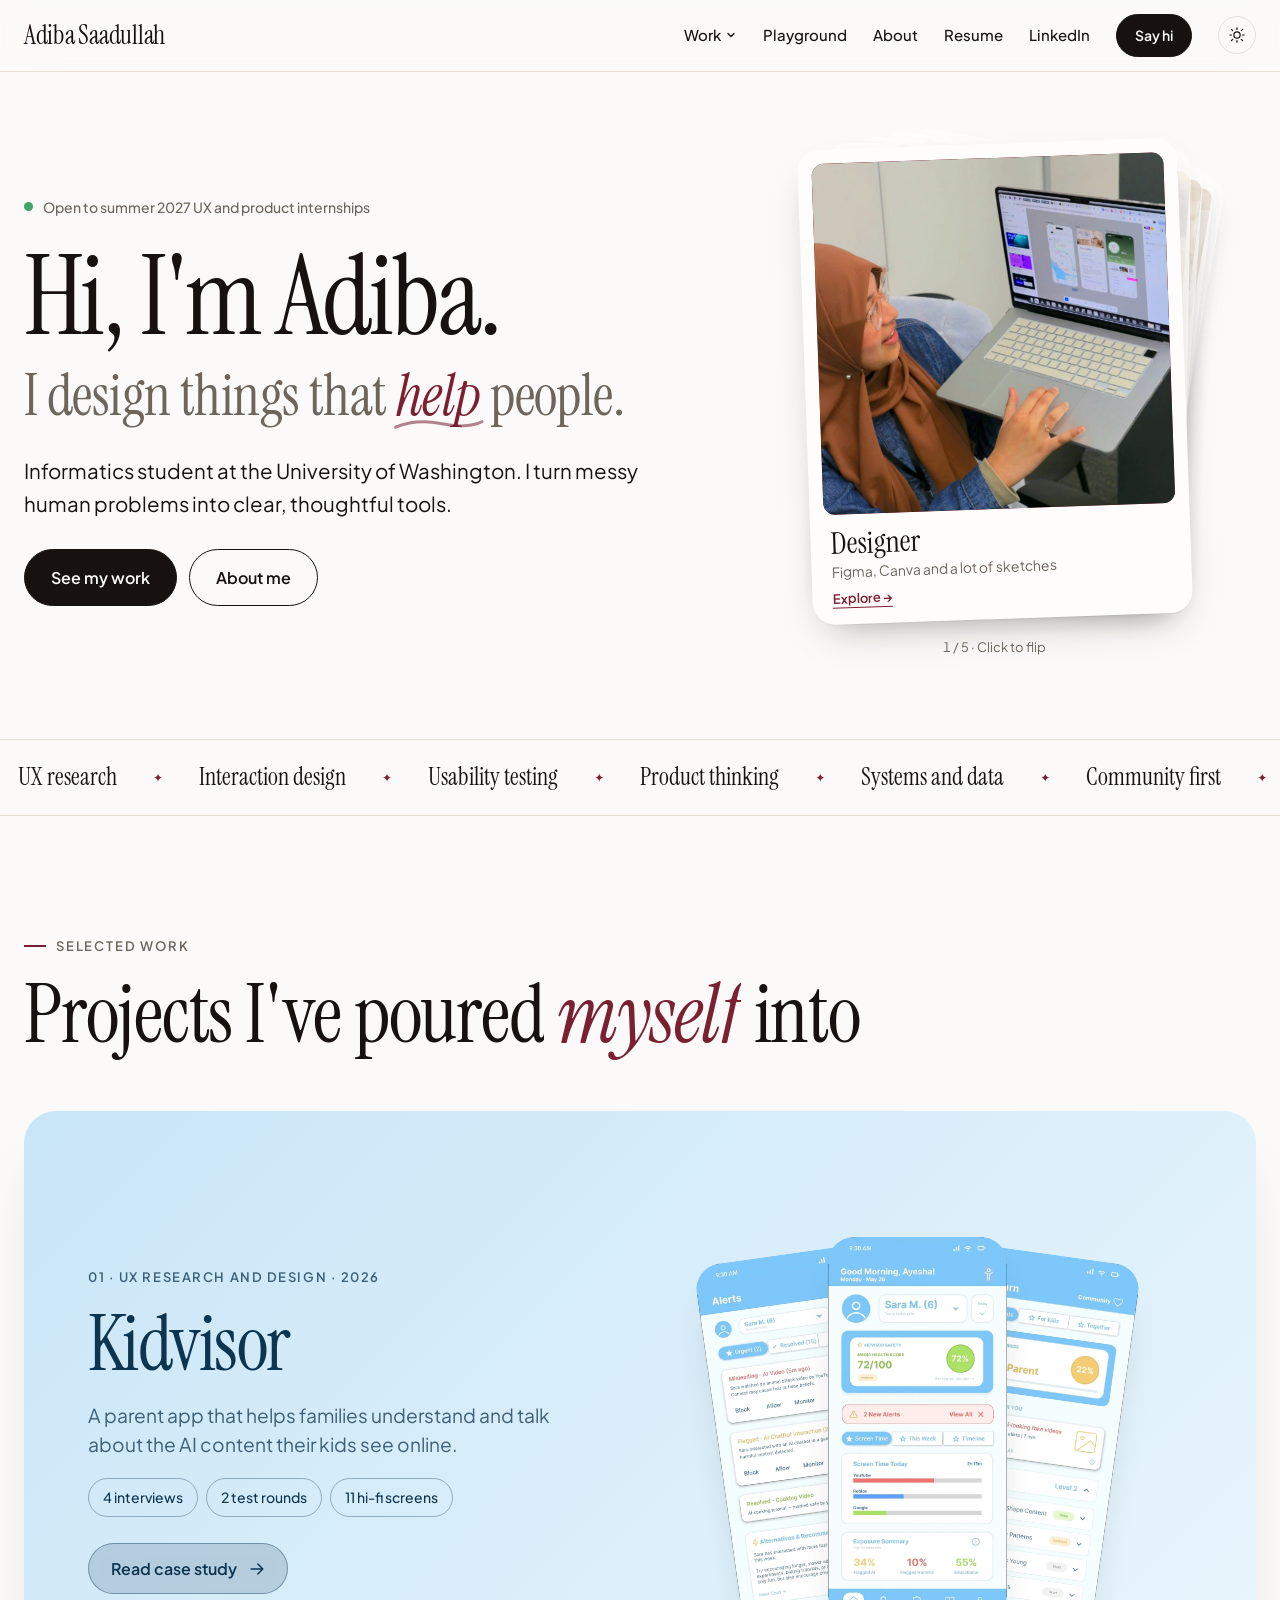
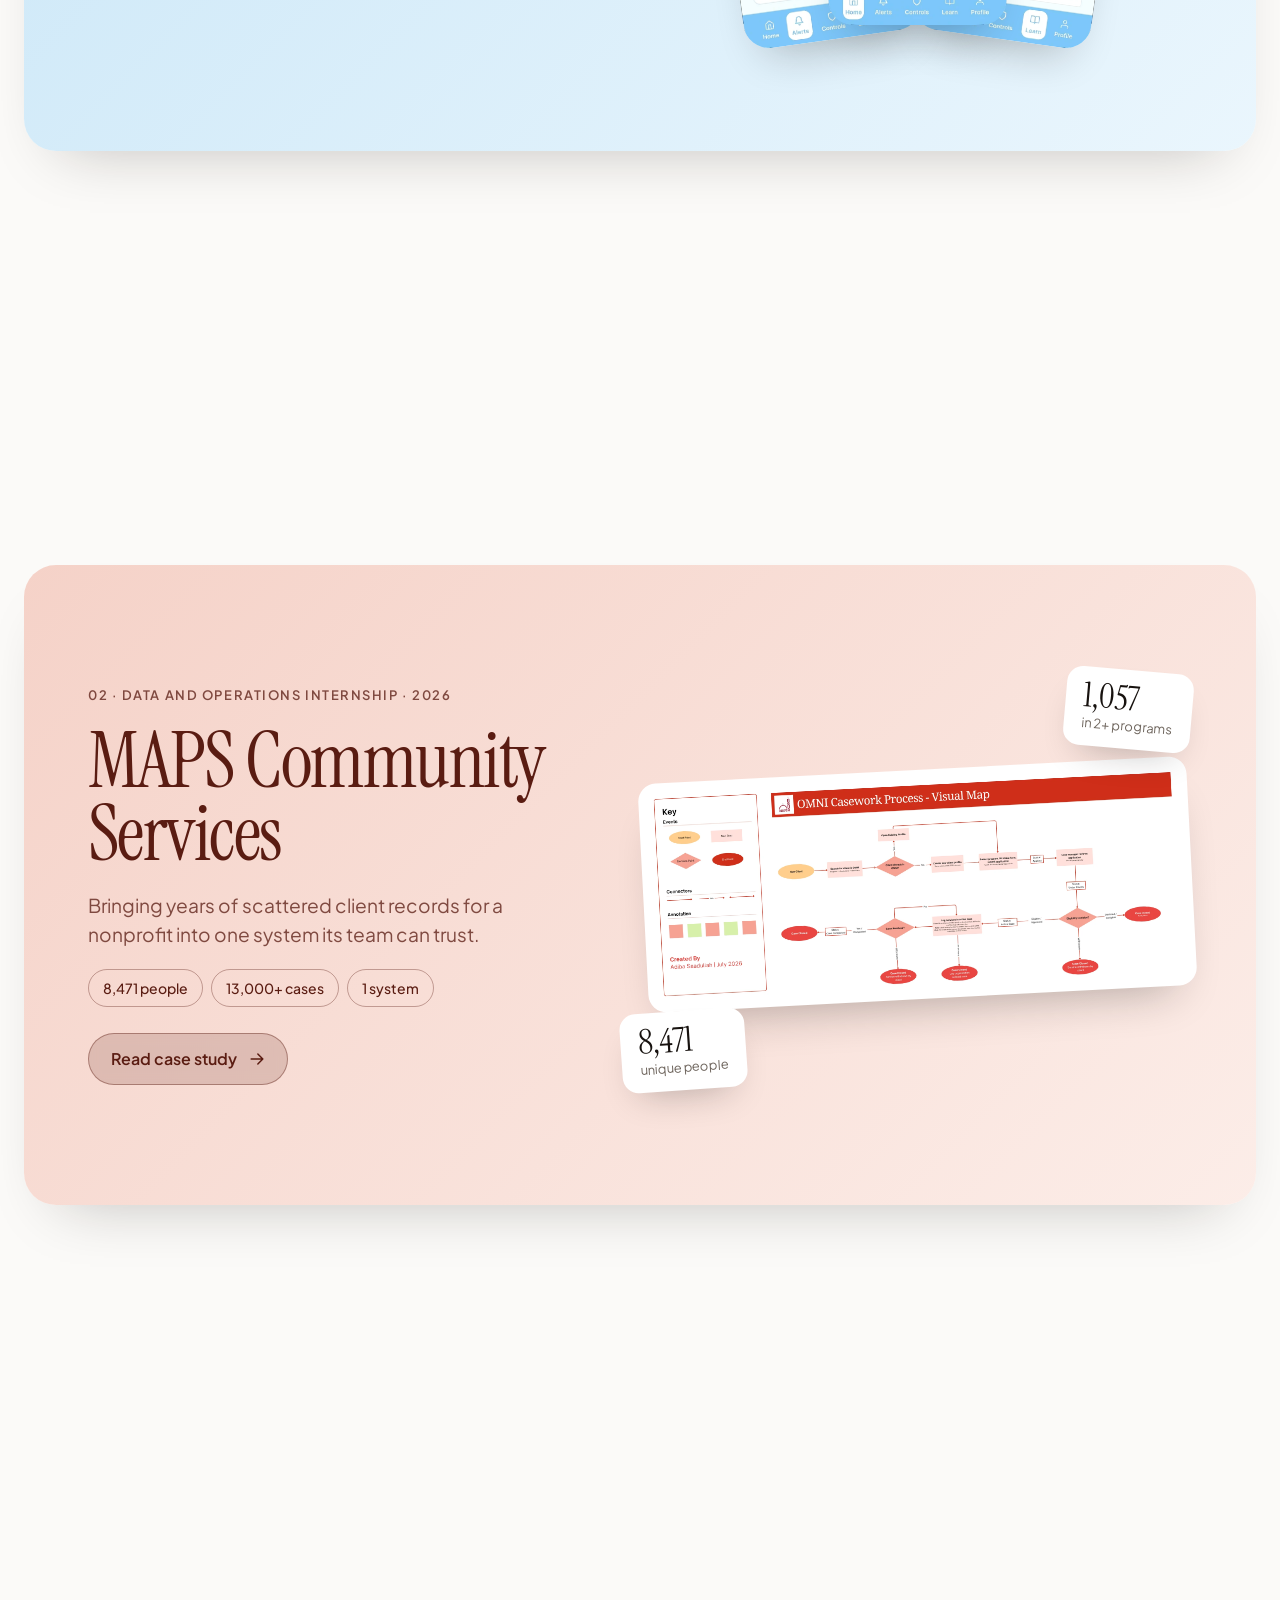
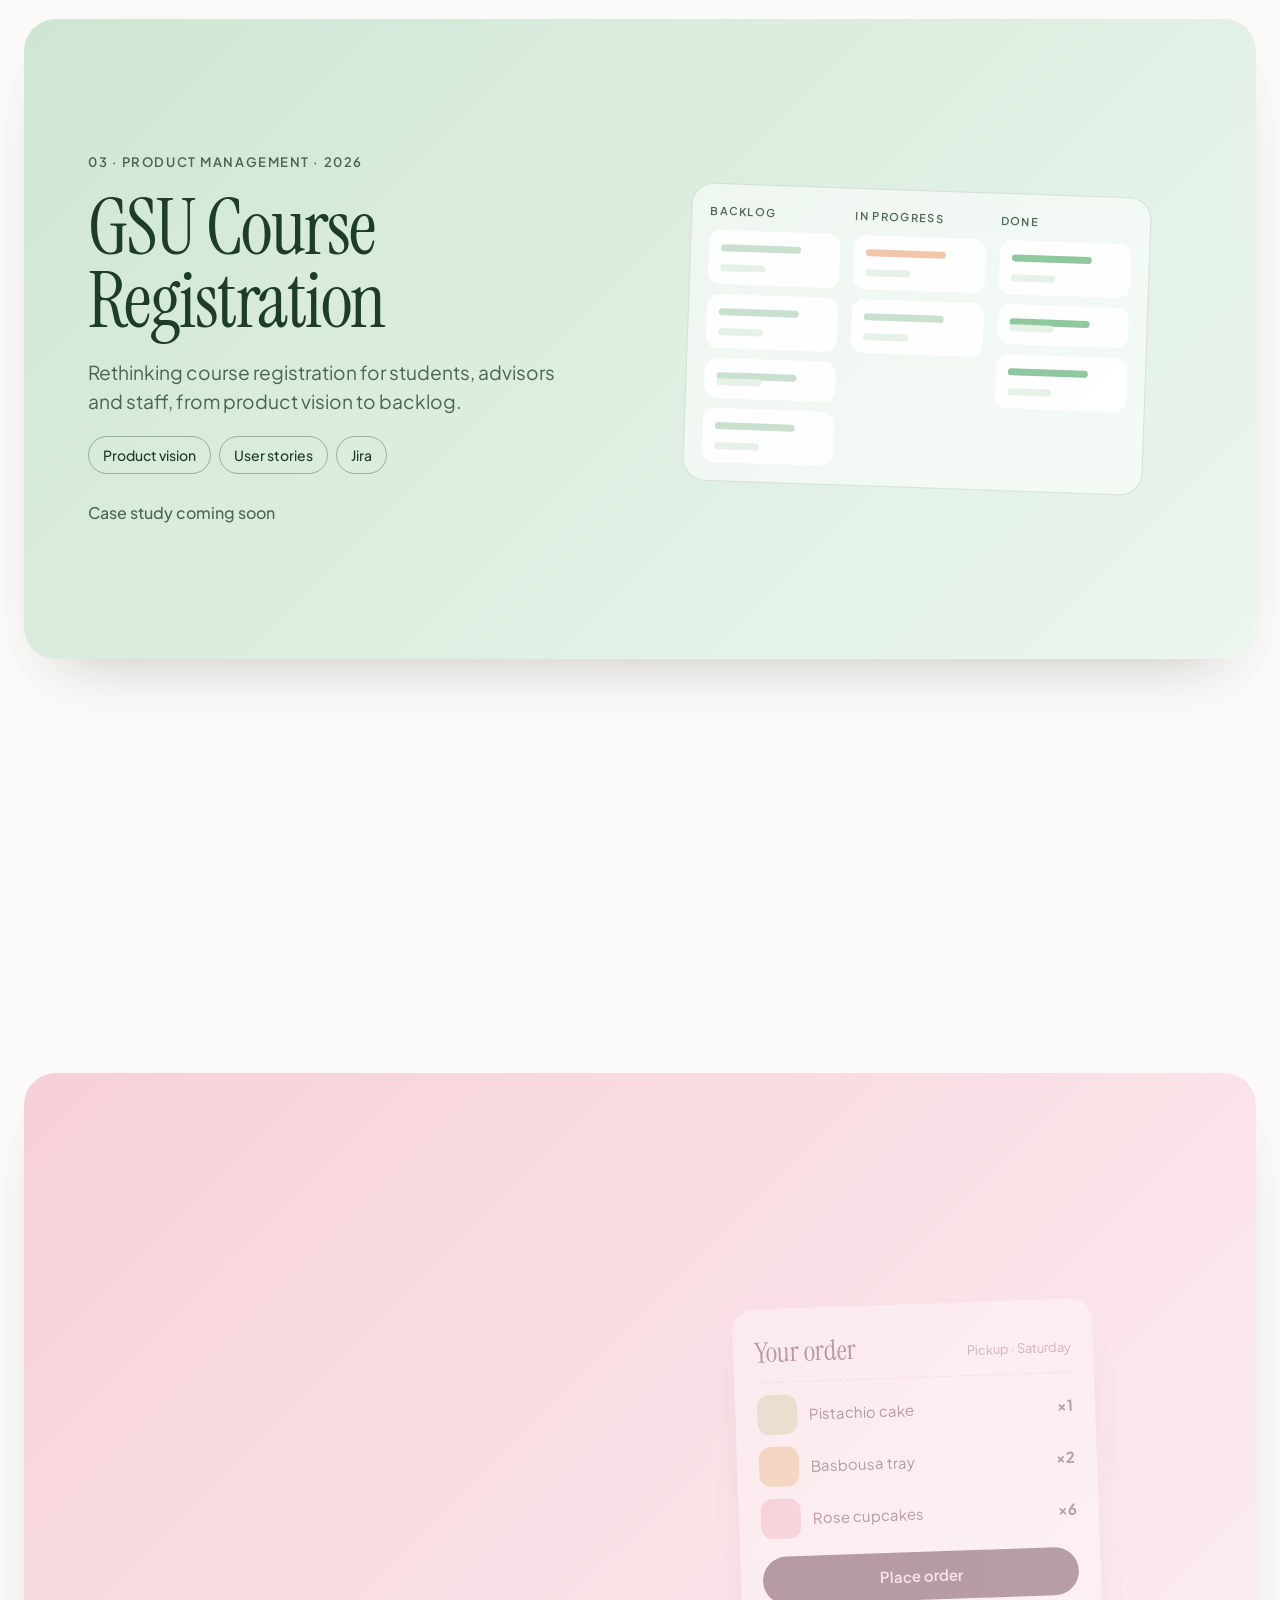
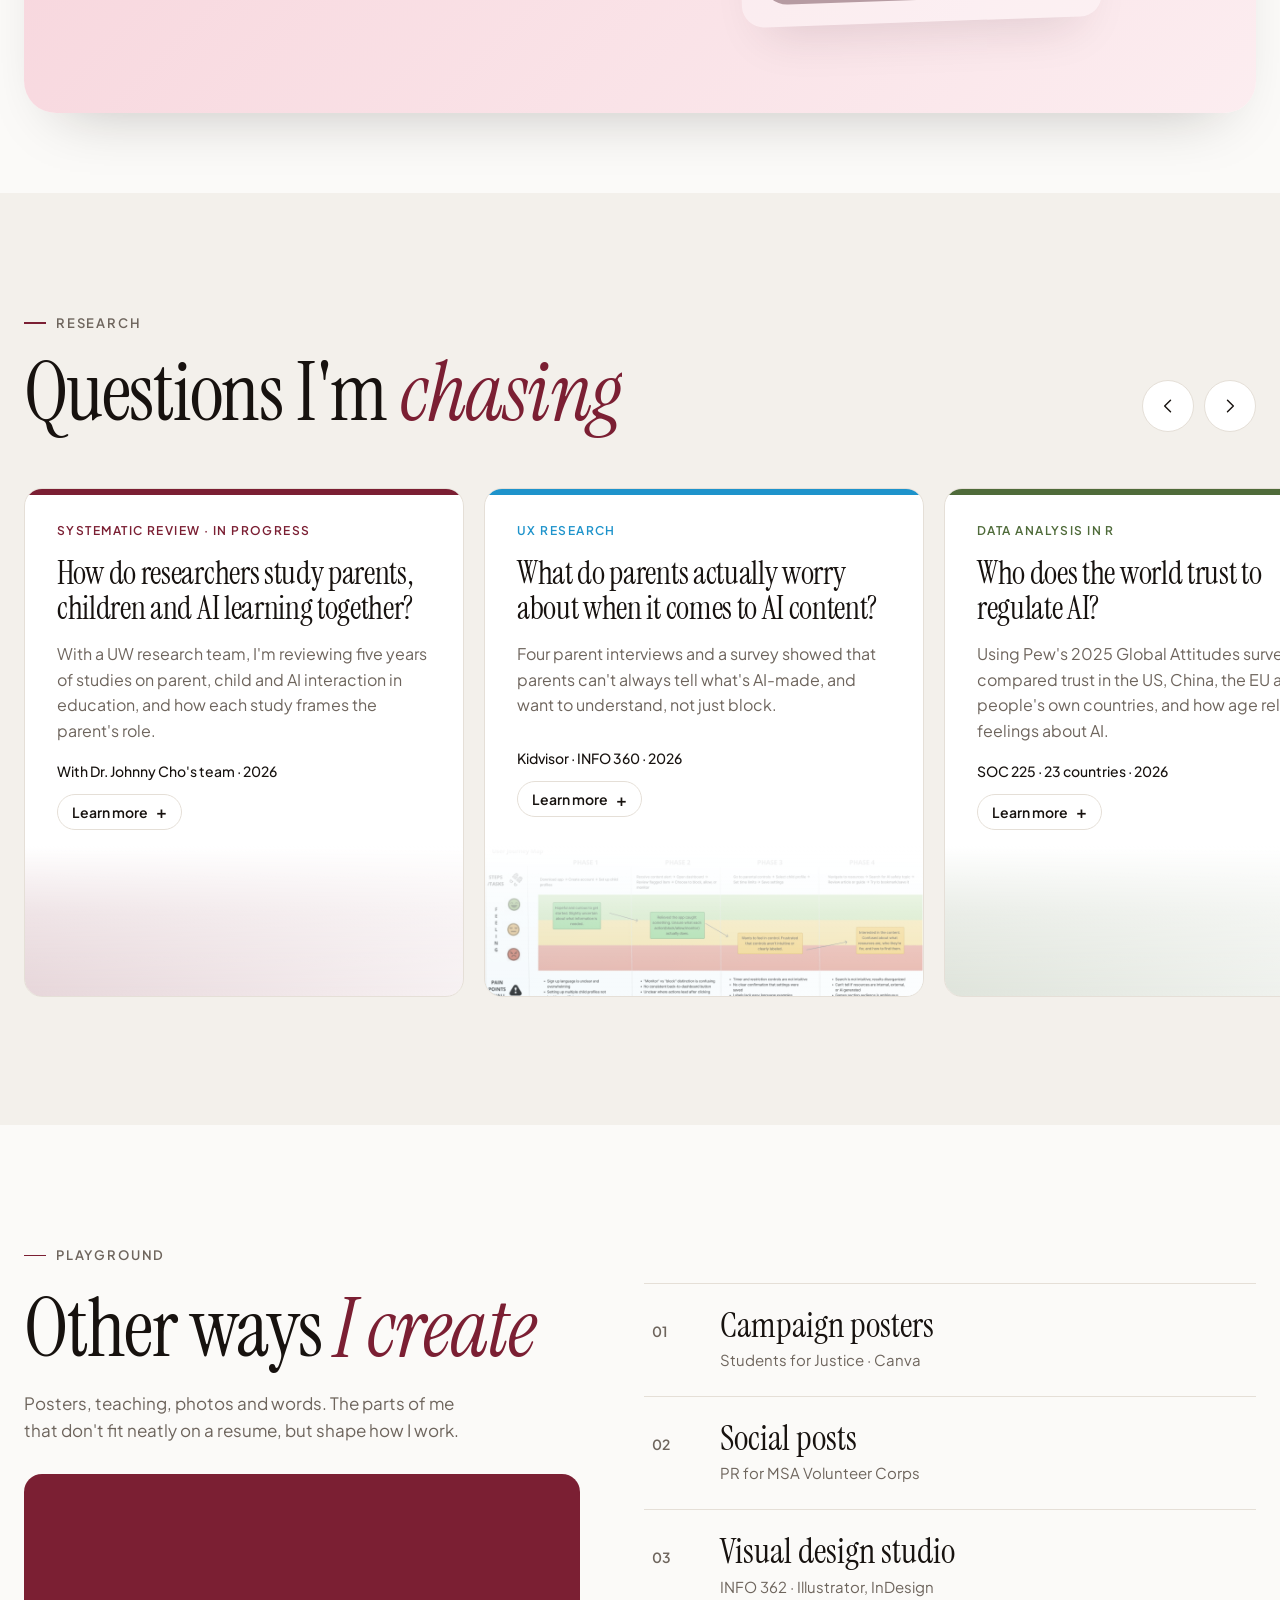
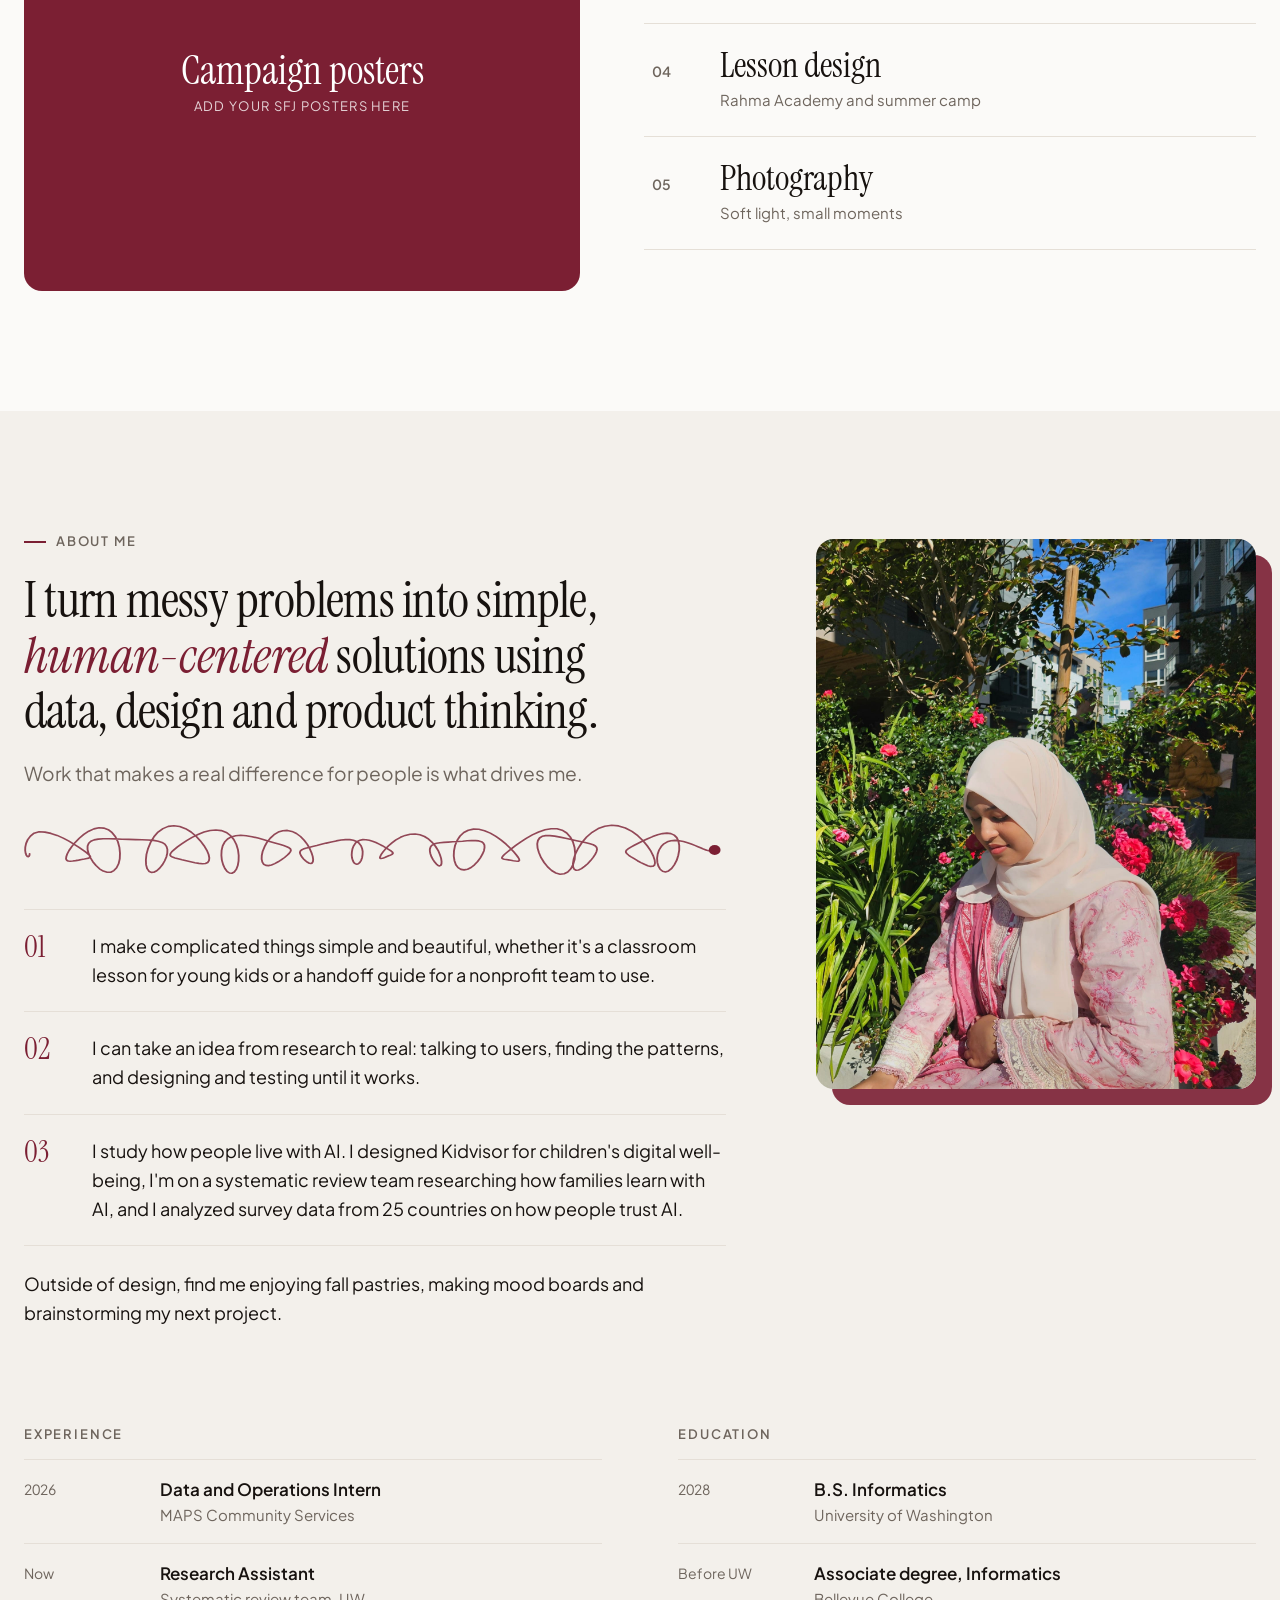
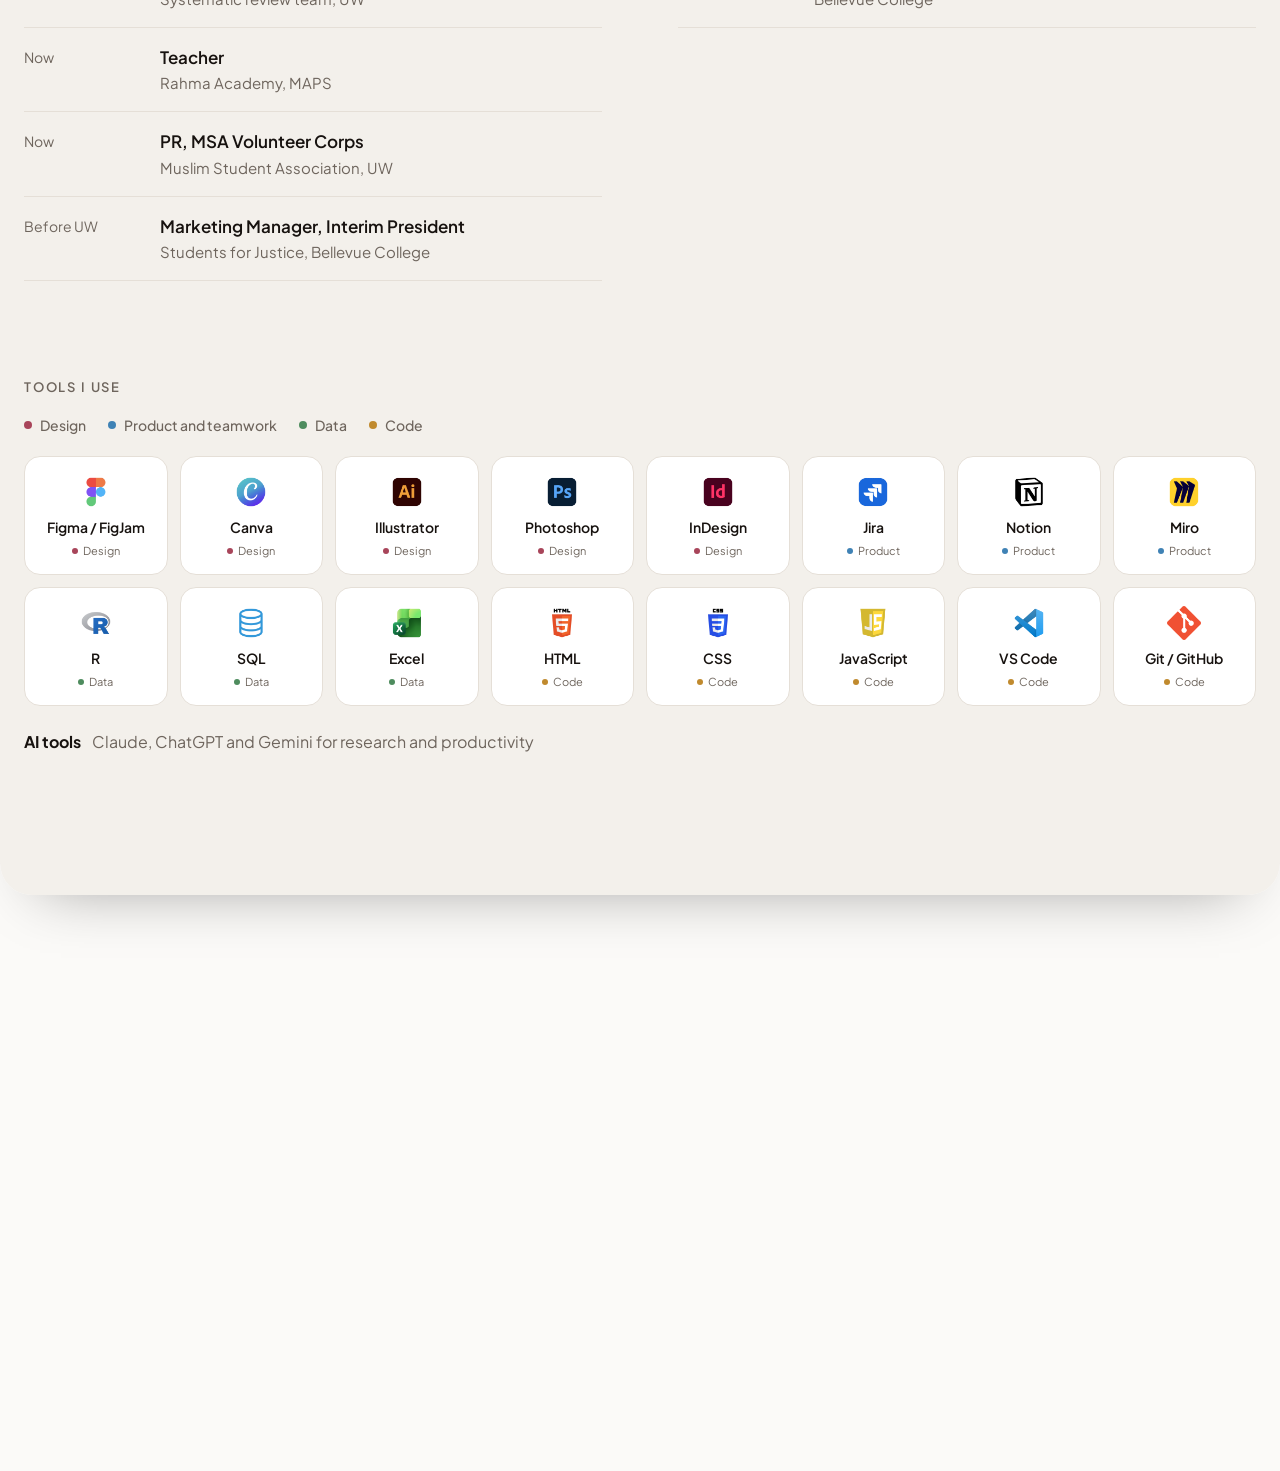
==== commit d529def9: "Add files via upload" ====
--- a/index.html
+++ b/index.html
@@ -26,7 +26,7 @@
             <div class="menu" id="work-menu">
               <a href="kidvisor/index.html"><i style="--c:#2BA8E0"></i><span><b>Kidvisor</b><small>UX research and design</small></span></a>
               <a href="maps/index.html"><i style="--c:#B8321F"></i><span><b>MAPS Community Services</b><small>Data and operations</small></span></a>
-              <a href="#work" class="soon"><i style="--c:#4B2E83"></i><span><b>GSU Course Registration</b><small>Product management · soon</small></span></a>
+              <a href="#work" class="soon"><i style="--c:#5E9B6B"></i><span><b>GSU Course Registration</b><small>Product management · soon</small></span></a>
               <a href="#work" class="soon"><i style="--c:#E7A3B1"></i><span><b>Reham's Cake Gallery</b><small>Web development · soon</small></span></a>
               <hr>
               <a href="#research"><i class="ring"></i><span><b>Research</b><small>Questions I'm chasing</small></span></a>
@@ -46,6 +46,7 @@
         </ul>
       </nav>
     </div>
+    <div class="progress" id="progress" aria-hidden="true"></div>
   </header>
 
   <main id="top">
@@ -55,7 +56,7 @@
       <div class="wrap hero-grid">
         <div class="hero-text">
           <p class="kicker"><span class="dot"></span>Open to summer 2027 UX and product internships</p>
-          <h1>Hi, I'm Adiba.<br><span class="soft">I design things that <em>help</em> people.</span></h1>
+          <h1>Hi, I'm Adiba.<br><span class="soft">I design things that <span class="scribble"><em>help</em><svg viewBox="0 0 120 16" preserveAspectRatio="none" aria-hidden="true"><path d="M3 11 C 22 5, 44 4, 62 7 S 100 12, 117 5"/></svg></span> people.</span></h1>
           <p class="lede">Informatics student at the University of Washington. I turn messy human problems into clear, thoughtful tools.</p>
           <div class="hero-actions">
             <a class="btn" href="#work">See my work</a>
@@ -109,7 +110,7 @@
 
         <div class="deck">
           <!-- Kidvisor -->
-          <article class="pcase" style="--c:#1E93CB;--c2:#6BD0F8;--ink:#fff;--sub:rgba(255,255,255,.82)">
+          <article class="pcase light" style="--c:#C9E6F7;--c2:#EAF6FD;--ink:#0E3550;--sub:rgba(14,53,80,.76)">
             <a class="pcase-link" href="kidvisor/index.html" aria-label="Read the Kidvisor case study"></a>
             <div class="pcase-text">
               <span class="pnum">01 · UX research and design · 2026</span>
@@ -126,7 +127,7 @@
           </article>
 
           <!-- MAPS -->
-          <article class="pcase" style="--c:#A82C1B;--c2:#D9573B;--ink:#fff;--sub:rgba(255,255,255,.82)">
+          <article class="pcase light" style="--c:#F5D2C8;--c2:#FCEDE8;--ink:#5A1C12;--sub:rgba(90,28,18,.76)">
             <a class="pcase-link" href="maps/index.html" aria-label="Read the MAPS Community Services case study"></a>
             <div class="pcase-text">
               <span class="pnum">02 · Data and operations internship · 2026</span>
@@ -143,7 +144,7 @@
           </article>
 
           <!-- GSU -->
-          <article class="pcase" style="--c:#3B2470;--c2:#6B4BB8;--ink:#fff;--sub:rgba(255,255,255,.8)">
+          <article class="pcase light gsu" style="--c:#CFE6D4;--c2:#ECF6EE;--ink:#1D3D27;--sub:rgba(29,61,39,.76)">
             <div class="pcase-text">
               <span class="pnum">03 · Product management · 2026</span>
               <h3>GSU Course Registration</h3>
@@ -161,7 +162,7 @@
           </article>
 
           <!-- Reham's -->
-          <article class="pcase light" style="--c:#F3C9D1;--c2:#FBE6EA;--ink:#3A1520;--sub:rgba(58,21,32,.75)">
+          <article class="pcase light" style="--c:#F6D0D8;--c2:#FCEDF0;--ink:#3A1520;--sub:rgba(58,21,32,.76)">
             <div class="pcase-text">
               <span class="pnum">04 · Web development · In progress</span>
               <h3>Reham's Cake Gallery</h3>
@@ -203,6 +204,7 @@
           <h3>How do researchers study parents, children and AI learning together?</h3>
           <p>With a UW research team, I'm reviewing five years of studies on parent, child and AI interaction in education, and how each study frames the parent's role.</p>
           <span class="rmeta">With Dr. Johnny Cho's team · 2026</span>
+          <button class="rmore" type="button" data-m="m-review">Learn more <span aria-hidden="true">+</span></button>
           <!-- Swap for an image: <div class="rimg"><img src="images/research-review.jpg" alt=""></div> -->
           <div class="rimg" aria-hidden="true"></div>
         </article>
@@ -211,6 +213,7 @@
           <h3>What do parents actually worry about when it comes to AI content?</h3>
           <p>Four parent interviews and a survey showed that parents can't always tell what's AI-made, and want to understand, not just block.</p>
           <span class="rmeta">Kidvisor · INFO 360 · 2026</span>
+          <button class="rmore" type="button" data-m="m-kidvisor">Learn more <span aria-hidden="true">+</span></button>
           <div class="rimg" aria-hidden="true"><img src="kidvisor/images/journey-map.webp" alt="" loading="lazy"></div>
         </article>
         <article class="rcard" style="--r:#4F6B3A">
@@ -218,6 +221,7 @@
           <h3>Who does the world trust to regulate AI?</h3>
           <p>Using Pew's 2025 Global Attitudes survey, I compared trust in the US, China, the EU and people's own countries, and how age relates to feelings about AI.</p>
           <span class="rmeta">SOC 225 · 23 countries · 2026</span>
+          <button class="rmore" type="button" data-m="m-pew">Learn more <span aria-hidden="true">+</span></button>
           <!-- Swap for an image: <div class="rimg"><img src="images/research-pew.jpg" alt=""></div> -->
           <div class="rimg" aria-hidden="true"></div>
         </article>
@@ -227,6 +231,41 @@
           <p>Writing and findings will live here as the review moves toward publication.</p>
         </article>
       </div>
+      <!-- Research pop-ups -->
+      <dialog class="rmodal" id="rmodal" aria-labelledby="rm-title">
+        <div class="rm-box">
+          <button class="rm-close" type="button" aria-label="Close">×</button>
+          <div class="rm-body" id="rm-body"></div>
+        </div>
+      </dialog>
+      <template id="m-review">
+        <span class="rtag" style="--r:#7B1F33">Systematic review · In progress</span>
+        <h3 id="rm-title">How do researchers study parents, children and AI learning together?</h3>
+        <dl>
+          <dt>What I'm doing</dt><dd>With Dr. Johnny Cho's team at UW, I helped search databases like ACM Digital Library, ScienceDirect and PsycINFO, screen about 300 articles down to a final set of 33, and co-write the Methods section.</dd>
+          <dt>What we're looking at</dt><dd>The methods and age groups studies use, how they frame the roles of parents and children with AI, and what they say about learning outcomes and gaps.</dd>
+          <dt>Status</dt><dd>Writing in progress. Findings will be shared here as the paper moves forward.</dd>
+        </dl>
+      </template>
+      <template id="m-kidvisor">
+        <span class="rtag" style="--r:#1E93CB">UX research</span>
+        <h3 id="rm-title">What do parents actually worry about when it comes to AI content?</h3>
+        <dl>
+          <dt>What I did</dt><dd>Four parent interviews and a survey, then an empathy map, personas and a journey map, followed by two rounds of usability testing.</dd>
+          <dt>What I found</dt><dd>Parents can't always tell what's AI-made. They want to understand it and talk about it with their kids, not just block it, and they need support that's low-effort.</dd>
+          <dt>Where it led</dt><dd>Kidvisor's alerts that explain instead of only blocking, and Co-Learn lessons for parents and kids to do together.</dd>
+        </dl>
+        <a class="rm-link" href="kidvisor/index.html">Read the full case study →</a>
+      </template>
+      <template id="m-pew">
+        <span class="rtag" style="--r:#4F6B3A">Data analysis in R</span>
+        <h3 id="rm-title">Who does the world trust to regulate AI?</h3>
+        <dl>
+          <dt>The data</dt><dd>Pew Research Center's Spring 2025 Global Attitudes Survey, covering 25 countries, with 23 in my final analysis.</dd>
+          <dt>What I did</dt><dd>Cleaned and reshaped the data in R, compared trust in the US, China, the EU and people's own countries, and tested how age relates to feelings about AI with ANOVA and regression.</dd>
+          <dt>What I found</dt><dd>Trust in who should regulate AI varies a lot by country. Older people were more likely to feel more concerned than excited about AI, while younger people leaned more excited.</dd>
+        </dl>
+      </template>
     </section>
 
     <!-- ============ PLAYGROUND ============ -->
@@ -257,19 +296,12 @@
     <!-- ============ ABOUT ============ -->
     <section class="about" id="about">
       <div class="wrap">
-        <div class="about-head">
-          <span class="label">About me</span>
-          <h2 class="about-hook">I turn messy problems into simple, <em>human-centered</em> solutions using data, design and product thinking.</h2>
-          <p class="about-sub">Work that makes a real difference for people is what drives me.</p>
-        </div>
-
-        <div class="about-grid">
-          <!-- To add your photo, upload a vertical photo as images/me/about.jpg -->
-          <figure class="about-photo-wrap">
-            <div class="about-photo"><span>Your photo</span><img src="images/me/about.jpg" alt="Adiba Saadullah" onerror="this.remove()"></div>
-          </figure>
-
-          <div class="about-text">
+        <div class="about-top">
+          <div class="about-main">
+            <span class="label">About me</span>
+            <h2 class="about-hook">I turn messy problems into simple, <em>human-centered</em> solutions using data, design and product thinking.</h2>
+            <p class="about-sub">Work that makes a real difference for people is what drives me.</p>
+            <svg class="untangle" id="untangle" viewBox="0 0 600 70" preserveAspectRatio="none" aria-hidden="true"><path id="untangle-path"/><circle id="untangle-dot" r="5"/></svg>
             <ol class="bring">
               <li><span class="bn">01</span><p>I make complicated things simple and beautiful, whether it's a classroom lesson for young kids or a handoff guide for a nonprofit team to use.</p></li>
               <li><span class="bn">02</span><p>I can take an idea from research to real: talking to users, finding the patterns, and designing and testing until it works.</p></li>
@@ -277,7 +309,13 @@
             </ol>
             <p class="about-outside">Outside of design, find me enjoying fall pastries, making mood boards and brainstorming my next project.</p>
           </div>
-
+          <!-- To add your photo, upload a vertical photo as images/me/about.jpg -->
+          <figure class="about-photo-wrap">
+            <div class="about-photo"><span>Your photo</span><img src="images/me/about.jpg" alt="Adiba Saadullah" onerror="this.remove()"></div>
+          </figure>
+        </div>
+
+        <div class="about-cv">
           <div class="exp">
             <h3>Experience</h3>
             <ol>
@@ -287,6 +325,8 @@
               <li><span class="when">Now</span><span class="what"><b>PR, MSA Volunteer Corps</b>Muslim Student Association, UW</span></li>
               <li><span class="when">Before UW</span><span class="what"><b>Marketing Manager, Interim President</b>Students for Justice, Bellevue College</span></li>
             </ol>
+          </div>
+          <div class="exp">
             <h3>Education</h3>
             <ol>
               <li><span class="when">2028</span><span class="what"><b>B.S. Informatics</b>University of Washington</span></li>
@@ -297,20 +337,27 @@
 
         <div class="skills">
           <h3>Tools I use</h3>
-          <div class="tool-groups">
-            <div class="tg tg-design"><h4>Design</h4><ul class="tool-grid">
-              <li><i><img src="images/tools/figma.png" alt=""></i>Figma / FigJam</li><li><i><img src="images/tools/canva.png" alt=""></i>Canva</li><li><i><img src="images/tools/illustrator.png" alt=""></i>Illustrator</li><li><i><img src="images/tools/photoshop.png" alt=""></i>Photoshop</li><li><i><img src="images/tools/indesign.png" alt=""></i>InDesign</li>
-            </ul></div>
-            <div class="tg"><h4>Product and teamwork</h4><ul class="tool-grid">
-              <li><i><img src="images/tools/jira.png" alt=""></i>Jira</li><li><i><img src="images/tools/notion.png" alt=""></i>Notion</li><li><i><img src="images/tools/miro.png" alt=""></i>Miro</li>
-            </ul></div>
-            <div class="tg"><h4>Data</h4><ul class="tool-grid">
-              <li><i><img src="images/tools/r.png" alt=""></i>R</li><li><i><img src="images/tools/sql.png" alt=""></i>SQL</li><li><i><img src="images/tools/excel.png" alt=""></i>Excel</li>
-            </ul></div>
-            <div class="tg"><h4>Code</h4><ul class="tool-grid">
-              <li><i><img src="images/tools/html.png" alt=""></i>HTML</li><li><i><img src="images/tools/css.png" alt=""></i>CSS</li><li><i><img src="images/tools/javascript.png" alt=""></i>JavaScript</li><li><i><img src="images/tools/vscode.png" alt=""></i>VS Code</li><li><i><img src="images/tools/git.png" alt=""></i>Git / GitHub</li>
-            </ul></div>
-          </div>
+          <div class="tool-legend" id="tool-legend">
+            <button type="button" data-c="design"><i></i>Design</button><button type="button" data-c="product"><i></i>Product and teamwork</button><button type="button" data-c="data"><i></i>Data</button><button type="button" data-c="code"><i></i>Code</button>
+          </div>
+          <ul class="tools-all" id="tools-all">
+              <li data-c="design"><img src="images/tools/figma.png" alt=""><b>Figma / FigJam</b><small>Design</small></li>
+              <li data-c="design"><img src="images/tools/canva.png" alt=""><b>Canva</b><small>Design</small></li>
+              <li data-c="design"><img src="images/tools/illustrator.png" alt=""><b>Illustrator</b><small>Design</small></li>
+              <li data-c="design"><img src="images/tools/photoshop.png" alt=""><b>Photoshop</b><small>Design</small></li>
+              <li data-c="design"><img src="images/tools/indesign.png" alt=""><b>InDesign</b><small>Design</small></li>
+              <li data-c="product"><img src="images/tools/jira.png" alt=""><b>Jira</b><small>Product</small></li>
+              <li data-c="product"><img src="images/tools/notion.png" alt=""><b>Notion</b><small>Product</small></li>
+              <li data-c="product"><img src="images/tools/miro.png" alt=""><b>Miro</b><small>Product</small></li>
+              <li data-c="data"><img src="images/tools/r.png" alt=""><b>R</b><small>Data</small></li>
+              <li data-c="data"><img src="images/tools/sql.png" alt=""><b>SQL</b><small>Data</small></li>
+              <li data-c="data"><img src="images/tools/excel.png" alt=""><b>Excel</b><small>Data</small></li>
+              <li data-c="code"><img src="images/tools/html.png" alt=""><b>HTML</b><small>Code</small></li>
+              <li data-c="code"><img src="images/tools/css.png" alt=""><b>CSS</b><small>Code</small></li>
+              <li data-c="code"><img src="images/tools/javascript.png" alt=""><b>JavaScript</b><small>Code</small></li>
+              <li data-c="code"><img src="images/tools/vscode.png" alt=""><b>VS Code</b><small>Code</small></li>
+              <li data-c="code"><img src="images/tools/git.png" alt=""><b>Git / GitHub</b><small>Code</small></li>
+          </ul>
           <p class="methods"><b>AI tools</b> Claude, ChatGPT and Gemini for research and productivity</p>
         </div>
       </div>
@@ -333,7 +380,7 @@
       </div>
       <div class="foot">
         <span>© <span id="year">2026</span> Adiba Saadullah</span>
-        <span>Designed and built on rainy Seattle days</span>
+        <span>Designed and coded by me on rainy days, with Claude Opus</span>
       </div>
     </div>
   </footer>
@@ -385,26 +432,13 @@
     function flip() {
       if (busy) return; busy = true;
       var top = cards[idx];
-      top.classList.add('out');
-      setTimeout(function () {
-        // Move the card to the back while it's invisible, then fade it in there
-        top.style.transition = 'none';
-        top.classList.remove('out');
-        idx = (idx + 1) % cards.length;
-        layout();
-        top.style.opacity = '0';
-        void top.offsetWidth;
-        top.style.transition = '';
-        top.style.opacity = '';
-        setTimeout(function () { busy = false; }, 200);
-      }, 420);
-    }
-    // One gentle nudge on load so the cards look flippable
-    setTimeout(function () {
-      if (matchMedia('(prefers-reduced-motion: reduce)').matches) return;
-      var t = cards[idx]; t.classList.add('nudge');
-      setTimeout(function () { t.classList.remove('nudge'); }, 1100);
-    }, 1400);
+      idx = (idx + 1) % cards.length;
+      layout();                       // the other cards move forward
+      top.style.zIndex = cards.length + 1;
+      top.classList.add('shuffle');   // the top card slides out, then tucks in at the back
+      setTimeout(function () { top.style.zIndex = 0; }, 340);
+      setTimeout(function () { top.classList.remove('shuffle'); layout(); busy = false; }, 760);
+    }
     stack.addEventListener('click', flip);
     stack.addEventListener('keydown', function (e) { if (e.key === 'Enter' || e.key === ' ') { e.preventDefault(); flip(); } });
     layout();
@@ -441,6 +475,7 @@
       li.tabIndex = 0;
       li.addEventListener('mouseenter', function () { show(li.dataset.k); });
       li.addEventListener('focus', function () { show(li.dataset.k); });
+      li.addEventListener('click', function () { show(li.dataset.k); });
     });
     show('posters');
     document.querySelectorAll('.pc-link').forEach(function (a) {
@@ -456,9 +491,94 @@
     });
     document.getElementById('year').textContent = new Date().getFullYear();
 
+
+    // Research pop-ups
+    var dlg = document.getElementById('rmodal'), body = document.getElementById('rm-body');
+    document.querySelectorAll('.rmore').forEach(function (b) {
+      b.addEventListener('click', function () {
+        body.innerHTML = document.getElementById(b.dataset.m).innerHTML;
+        if (dlg.showModal) dlg.showModal(); else dlg.setAttribute('open', '');
+      });
+    });
+    function closeDlg() { dlg.classList.add('closing'); setTimeout(function () { dlg.classList.remove('closing'); dlg.close ? dlg.close() : dlg.removeAttribute('open'); }, 200); }
+    dlg.querySelector('.rm-close').addEventListener('click', closeDlg);
+    dlg.addEventListener('click', function (e) { if (e.target === dlg) closeDlg(); });
+    dlg.addEventListener('cancel', function (e) { e.preventDefault(); closeDlg(); });
+
+    // Tools legend: highlight one category
+    var tAll = document.getElementById('tools-all');
+    document.querySelectorAll('#tool-legend button').forEach(function (b) {
+      var on = function () { tAll.dataset.hl = b.dataset.c; }, off = function () { delete tAll.dataset.hl; };
+      b.addEventListener('mouseenter', on); b.addEventListener('focus', on);
+      b.addEventListener('mouseleave', off); b.addEventListener('blur', off);
+    });
+
+    var reduce = matchMedia('(prefers-reduced-motion: reduce)').matches;
+
+    // Scroll progress line
+    var bar = document.getElementById('progress');
+    function prog() { var h = document.documentElement.scrollHeight - innerHeight; bar.style.transform = 'scaleX(' + (h > 0 ? scrollY / h : 0) + ')'; }
+    addEventListener('scroll', prog, { passive: true }); prog();
+
+    // Messy to simple: a tangled line that straightens as you scroll
+    var un = document.getElementById('untangle'), unPath = document.getElementById('untangle-path'), unDot = document.getElementById('untangle-dot');
+    function drawLine(p) {
+      var W = 600, H = 70, N = 520, d = '', A = 24 * (1 - p);
+      for (var i = 0; i <= N; i++) {
+        var t = i / N, k = t * Math.PI * 2 * 17;
+        var amp = A * (0.5 + 0.5 * Math.abs(Math.sin(t * 5.1 + 0.6))) * Math.min(1, (1 - t) / .06, t / .03 + .2);
+        var x = 6 + t * (W - 18) - amp * (Math.sin(k) * 0.85 + 0.35 * Math.sin(k * 0.43 + 2));
+        var y = H / 2 + amp * (Math.cos(k) * 0.75 + 0.3 * Math.sin(k * 1.63 + 1));
+        d += (i ? ' L' : 'M') + x.toFixed(1) + ' ' + y.toFixed(1);
+      }
+      unPath.setAttribute('d', d);
+      unDot.setAttribute('cx', W - 10); unDot.setAttribute('cy', H / 2);
+      un.style.setProperty('--u', p.toFixed(3));
+    }
+    function untangle() {
+      var r = un.getBoundingClientRect();
+      var p = reduce ? 1 : Math.min(Math.max((innerHeight * 0.92 - r.top) / (innerHeight * 0.55), 0), 1);
+      drawLine(p * p * (3 - 2 * p));
+    }
+    addEventListener('scroll', untangle, { passive: true }); addEventListener('resize', untangle); untangle();
+
+    // Headline reveals: words rise into place
+    var heads = document.querySelectorAll('.sec-head h2, .about-hook');
+    heads.forEach(function (h) {
+      var out = [], i = 0;
+      Array.prototype.slice.call(h.childNodes).forEach(function (n) {
+        var isEm = n.nodeType === 1, words = n.textContent.split(/\s+/).filter(Boolean);
+        if (n.nodeType === 1 && n.tagName === 'BR') { out.push('<br>'); return; }
+        words.forEach(function (w) {
+          out.push('<span class="w"><span style="--i:' + (i++) + '">' + (isEm ? '<em>' + w + '</em>' : w) + '</span></span>');
+        });
+      });
+      h.innerHTML = out.join(' ');
+      h.classList.add('split');
+    });
+    if ('IntersectionObserver' in window && !reduce) {
+      var ho = new IntersectionObserver(function (es) {
+        es.forEach(function (e) { if (e.isIntersecting) { e.target.classList.add('up'); ho.unobserve(e.target); } });
+      }, { rootMargin: '0px 0px -10% 0px' });
+      heads.forEach(function (h) { ho.observe(h); });
+    } else { heads.forEach(function (h) { h.classList.add('up'); }); }
+
+    // Magnetic buttons
+    if (matchMedia('(pointer: fine)').matches && !reduce) {
+      document.querySelectorAll('.hero-actions .btn, .nav .btn').forEach(function (btn) {
+        btn.classList.add('magnet');
+        btn.addEventListener('mousemove', function (e) {
+          var r = btn.getBoundingClientRect();
+          var x = e.clientX - (r.left + r.width / 2), y = e.clientY - (r.top + r.height / 2);
+          btn.style.transform = 'translate(' + x * 0.28 + 'px,' + y * 0.38 + 'px)';
+        });
+        btn.addEventListener('mouseleave', function () { btn.style.transform = ''; });
+      });
+    }
+
     // Reveal on scroll
     if ('IntersectionObserver' in window && !matchMedia('(prefers-reduced-motion: reduce)').matches) {
-      var els = document.querySelectorAll('.sec-head, .rcard, .play-list li, .about-text, .exp, .skills');
+      var els = document.querySelectorAll('.rcard, .play-list li, .bring li, .about-outside, .about-photo-wrap, .about-cv .exp, .skills');
       els.forEach(function (el) { el.classList.add('reveal'); });
       var io = new IntersectionObserver(function (es) {
         es.forEach(function (e) { if (e.isIntersecting) { e.target.classList.add('in'); io.unobserve(e.target); } });
--- a/home.css
+++ b/home.css
@@ -535,50 +535,135 @@
 .pcase:hover .pcta:not(.soon) { background: var(--ink); color: var(--c); border-color: var(--ink); }
 .pcase.light:hover .pcta:not(.soon) { color: #fff; }
 
+
+/* =========================================================
+   v9: shuffle flip, pastel cards, pop-ups, About, tools, motion
+   ========================================================= */
+
+/* Hero: shuffle the top card to the back */
+.pcard.shuffle { animation: shuffle .76s cubic-bezier(.45,.05,.25,1) both; }
+@keyframes shuffle {
+  0%   { transform: translate(0, 0) rotate(-2deg) scale(1); opacity: 1; }
+  44%  { transform: translate(-50%, 4%) rotate(-11deg) scale(.97); opacity: 1; }
+  100% { transform: translate(calc(var(--pos) * 10px), calc(var(--pos) * -8px)) rotate(calc(var(--pos) * 3deg - 2deg)) scale(calc(1 - var(--pos) * .04)); opacity: calc(1 - var(--pos) * .12); }
+}
+
+/* Hand-drawn underline under "help" */
+.scribble { position: relative; display: inline-block; }
+.scribble svg { position: absolute; left: -4%; bottom: -.08em; width: 108%; height: .26em; overflow: visible; pointer-events: none; }
+.scribble path { fill: none; stroke: var(--accent); stroke-width: 3.2; stroke-linecap: round; opacity: .55; stroke-dasharray: 140; stroke-dashoffset: 140; animation: draw 1.1s 1s var(--ease) forwards; }
+@keyframes draw { to { stroke-dashoffset: 0; } }
+
+/* Ticker: slightly smaller so the full set fits on a laptop */
+.ticker-track span { font-size: clamp(20px, 1.9vw, 28px); padding-inline: 18px; gap: 36px; }
+.ticker-track span::after { font-size: 12px; }
+
+/* Scroll progress line in the nav */
+.progress { position: absolute; left: 0; right: 0; bottom: -1px; height: 2px; background: var(--accent); transform-origin: 0 50%; transform: scaleX(0); }
+
+/* Magnetic buttons */
+.btn.magnet { transition: transform .35s cubic-bezier(.2,.8,.2,1), background .25s var(--ease), color .25s var(--ease); }
+
+/* Headline reveals */
+.split .w { display: inline-block; overflow: hidden; vertical-align: top; padding-bottom: .12em; margin-bottom: -.12em; }
+.split .w > span { display: inline-block; transform: translateY(108%); transition: transform .9s cubic-bezier(.2,.75,.2,1) calc(var(--i) * 45ms); }
+.split.up .w > span { transform: none; }
+
+/* Work cards: softer pastel look */
+.pcase.light { box-shadow: 0 30px 60px -36px rgba(23,18,15,.28); filter: brightness(calc(1 - var(--p) * .08)); }
+.pcase.light .phones img, .pcase.light .maps-vis .flow-card { box-shadow: 0 26px 46px -24px rgba(23,18,15,.32); }
+.pcase.light .stat-pill { box-shadow: 0 18px 36px -18px rgba(23,18,15,.3); }
+.pcase.gsu .kanban { background: rgba(255,255,255,.55); border-color: rgba(29,61,39,.12); }
+.pcase.gsu .kanban small { color: var(--sub); }
+.pcase.gsu .kanban span::before { background: #C8E0CD; }
+.pcase.gsu .kanban span::after { background: #E6F1E8; }
+.pcase.gsu .kanban span.hot::before { background: #F2C7A9; }
+.pcase.gsu .kanban span.ok::before { background: #8FC79E; }
+
+/* Research: learn more + pop-up */
+.rmore { align-self: flex-start; display: inline-flex; align-items: center; gap: 8px; margin-top: -4px; padding: 8px 14px; border-radius: 999px; border: 1px solid var(--line); background: transparent; color: var(--ink); font: 600 14px var(--sans); cursor: pointer; position: relative; z-index: 2; transition: border-color .2s, background .2s, color .2s; }
+.rmore span { font-size: 17px; line-height: 1; transition: transform .3s var(--ease); }
+.rmore:hover { border-color: var(--r); color: var(--r); }
+.rmore:hover span { transform: rotate(90deg); }
+.rcard .rmeta { margin-top: auto; }
+.rmodal { border: 0; padding: 0; background: transparent; max-width: min(640px, calc(100vw - 32px)); width: 100%; color: var(--ink); overflow: visible; }
+.rmodal::backdrop { background: rgba(23,18,15,.45); backdrop-filter: blur(4px); }
+.rmodal[open] .rm-box { animation: zoomIn .35s cubic-bezier(.2,.8,.2,1); }
+.rmodal.closing .rm-box { animation: zoomOut .2s ease-in forwards; }
+@keyframes zoomIn { from { opacity: 0; transform: scale(.92) translateY(10px); } }
+@keyframes zoomOut { to { opacity: 0; transform: scale(.95); } }
+.rm-box { position: relative; background: var(--card); border-radius: var(--r-lg); padding: clamp(28px, 5vw, 48px); box-shadow: 0 40px 80px -30px rgba(0,0,0,.45); max-height: calc(100vh - 48px); overflow: auto; }
+.rm-close { position: absolute; top: 16px; right: 16px; width: 40px; height: 40px; border-radius: 50%; border: 1px solid var(--line); background: var(--bg); color: var(--ink); font-size: 22px; cursor: pointer; }
+.rm-close:hover { border-color: var(--ink); }
+.rm-body { display: flex; flex-direction: column; gap: 18px; }
+.rm-body h3 { font-family: var(--serif); font-weight: 400; font-size: clamp(30px, 3.4vw, 40px); line-height: 1.08; padding-right: 40px; }
+.rm-body dl { margin: 0; border-top: 1px solid var(--line); }
+.rm-body dt { font-size: 12px; font-weight: 600; letter-spacing: .12em; text-transform: uppercase; color: var(--muted); padding-top: 16px; }
+.rm-body dd { margin: 6px 0 0; padding-bottom: 16px; border-bottom: 1px solid var(--line); font-size: 16px; line-height: 1.6; }
+.rm-link { align-self: flex-start; font-weight: 600; color: var(--accent); text-decoration: none; border-bottom: 1px solid currentColor; }
+
+/* Playground: list lines up with the heading, slightly smaller */
+.play-list { margin-top: 38px; }
+.pl-t { font-size: clamp(28px, 2.7vw, 40px); }
+.play-list li { padding: 24px 8px; cursor: pointer; }
+@media (max-width: 900px) {
+  .preview { display: block; aspect-ratio: 16 / 10; }
+  .play-list { margin-top: 0; }
+  .pv b { font-size: 32px; }
+}
+
 /* About */
-.about-head { display: flex; flex-direction: column; gap: 18px; margin-bottom: 64px; max-width: 980px; }
-.about-hook { font-family: var(--serif); font-weight: 400; font-size: clamp(36px, 4.4vw, 62px); line-height: 1.08; letter-spacing: -.015em; }
+.about-top { display: grid; grid-template-columns: 1.3fr minmax(280px, 440px); gap: clamp(48px, 7vw, 104px); align-items: start; }
+.about-main { display: flex; flex-direction: column; gap: 20px; min-width: 0; }
+.about-hook { font-family: var(--serif); font-weight: 400; font-size: clamp(36px, 4vw, 58px); line-height: 1.08; letter-spacing: -.015em; }
 .about-hook em { font-style: italic; color: var(--accent); }
-.about-sub { font-size: clamp(18px, 1.6vw, 21px); color: var(--muted); }
-
-.about-grid { grid-template-columns: minmax(220px, 300px) 1fr 1fr; gap: 56px; align-items: start; }
-.about-photo-wrap { margin: 0; position: relative; align-self: end; }
-.about-photo-wrap::before { content: ""; position: absolute; inset: 0; transform: translate(14px, 14px); border-radius: var(--r-md); background: var(--accent); opacity: .9; }
-.about-photo-wrap .about-photo { margin: 0; max-width: none; width: 100%; aspect-ratio: 3 / 4; border: 0; background: linear-gradient(160deg, var(--accent-soft), var(--card)); }
-
-.about-text { gap: 28px; }
+.about-sub { font-size: clamp(18px, 1.5vw, 20px); color: var(--muted); }
+.untangle { width: 100%; height: 70px; margin: 6px 0 4px; overflow: visible; }
+.untangle path { fill: none; stroke: var(--accent); stroke-width: 1.6; stroke-linecap: round; stroke-linejoin: round; opacity: .8; }
+.untangle circle { fill: var(--accent); opacity: var(--u, 0); }
 .bring { list-style: none; padding: 0; margin: 0; border-top: 1px solid var(--line); }
-.bring li { display: grid; grid-template-columns: 52px 1fr; gap: 12px; padding: 20px 0; border-bottom: 1px solid var(--line); }
-.bring .bn { font-family: var(--serif); font-size: 28px; line-height: 1; color: var(--accent); }
-.bring p { font-size: 17px; line-height: 1.6; max-width: none; }
-.about-outside { font-size: 16px !important; color: var(--muted); font-style: italic; }
-
-.exp ol:last-child { margin-bottom: 0; }
-
-@media (max-width: 1100px) {
-  .about-grid { grid-template-columns: 260px 1fr; }
-  .exp { grid-column: 1 / -1; }
-}
-@media (max-width: 640px) {
-  .about-grid { grid-template-columns: 1fr; gap: 40px; }
-  .about-photo-wrap { max-width: 280px; align-self: start; }
-  .about-head { margin-bottom: 40px; }
-}
-
-/* Tools: compact 2 x 2 cards with logo chips */
-.skills { margin-top: 72px; }
-.tool-groups { grid-template-columns: 1fr 1fr !important; gap: 16px; align-items: start; }
-.tg { display: block; padding: 22px 24px; border: 1px solid var(--line); border-radius: var(--r-md); background: var(--card); }
-.tg h4 { margin: 0 0 14px; }
-.tg .tool-grid, .tg-design .tool-grid { display: flex !important; flex-wrap: wrap; gap: 8px; }
-.tg .tool-grid li {
-  width: auto !important; display: inline-flex; align-items: center; gap: 8px;
-  padding: 7px 14px 7px 8px; border-radius: 999px; font-size: 14px; text-align: left;
-  background: var(--bg); border: 1px solid var(--line);
-}
-.tg .tool-grid li:hover { transform: translateY(-2px); }
-.tg .tool-grid i, .tg .tool-grid i:has(img) { width: 24px; height: 24px; border-radius: 6px; font-size: 11px; }
-.methods { margin-top: 20px; }
-@media (max-width: 640px) {
-  .tool-groups { grid-template-columns: 1fr !important; }
-}
+.bring li { display: grid; grid-template-columns: 56px 1fr; gap: 12px; padding: 22px 0; border-bottom: 1px solid var(--line); }
+.bring .bn { font-family: var(--serif); font-size: 30px; line-height: 1; color: var(--accent); }
+.bring p { font-size: 18px; line-height: 1.6; }
+.about-outside { font-size: 18px; line-height: 1.6; padding-top: 4px; }
+.about-photo-wrap { margin: 0; position: relative; margin-top: 8px; }
+.about-photo-wrap::before { content: ""; position: absolute; inset: 0; transform: translate(16px, 16px); border-radius: var(--r-md); background: var(--accent); opacity: .9; }
+.about-photo-wrap .about-photo { position: relative; margin: 0; max-width: none; width: 100%; aspect-ratio: 4 / 5; border: 0; border-radius: var(--r-md); background: linear-gradient(160deg, var(--accent-soft), var(--card)); display: grid; place-items: center; overflow: hidden; }
+.about-cv { display: grid; grid-template-columns: 1fr 1fr; gap: clamp(40px, 6vw, 88px); margin-top: 96px; }
+.about-cv .exp ol { margin-bottom: 0; }
+@media (max-width: 900px) {
+  .about-top { grid-template-columns: 1fr; }
+  .about-photo-wrap { max-width: 360px; }
+  .about-cv { grid-template-columns: 1fr; margin-top: 64px; }
+}
+
+/* Tools: one even grid with a category legend */
+.skills { margin-top: 96px; }
+.tool-legend { display: flex; flex-wrap: wrap; gap: 8px 22px; margin-bottom: 18px; }
+.tool-legend button { display: inline-flex; align-items: center; gap: 8px; background: none; border: 0; padding: 4px 0; font: 500 14px var(--sans); color: var(--muted); cursor: pointer; }
+.tool-legend button:hover, .tool-legend button:focus-visible { color: var(--ink); }
+.tool-legend i, .tools-all small::before { width: 8px; height: 8px; border-radius: 50%; background: var(--cc); display: inline-block; }
+[data-c="design"] { --cc: #A8455A; }
+[data-c="product"] { --cc: #3F82B5; }
+[data-c="data"] { --cc: #4E8C5E; }
+[data-c="code"] { --cc: #C08A2E; }
+.tools-all { list-style: none; padding: 0; margin: 0; display: grid; grid-template-columns: repeat(8, minmax(0, 1fr)); gap: 12px; }
+.tools-all li { background: var(--card); border: 1px solid var(--line); border-radius: 16px; padding: 18px 10px 14px; display: grid; justify-items: center; gap: 6px; text-align: center; transition: transform .3s var(--ease), border-color .3s var(--ease), opacity .3s var(--ease); }
+.tools-all li:hover { transform: translateY(-3px); border-color: var(--cc); }
+.tools-all img { width: 34px; height: 34px; object-fit: contain; margin-bottom: 4px; }
+.tools-all b { font-size: 14px; font-weight: 600; line-height: 1.25; }
+.tools-all small { display: inline-flex; align-items: center; gap: 5px; font-size: 11px; color: var(--muted); }
+.tools-all small::before { content: ""; width: 6px; height: 6px; }
+.tools-all[data-hl] li { opacity: .3; }
+.tools-all[data-hl="design"] li[data-c="design"], .tools-all[data-hl="product"] li[data-c="product"],
+.tools-all[data-hl="data"] li[data-c="data"], .tools-all[data-hl="code"] li[data-c="code"] { opacity: 1; border-color: var(--cc); transform: translateY(-3px); }
+@media (max-width: 1100px) { .tools-all { grid-template-columns: repeat(4, minmax(0, 1fr)); } }
+@media (max-width: 480px) { .tools-all { gap: 8px; } .tools-all li { padding: 14px 6px 10px; } .tools-all b { font-size: 12.5px; } .tools-all img { width: 28px; height: 28px; } }
+.methods { margin-top: 22px; }
+
+@media (prefers-reduced-motion: reduce) {
+  .split .w > span { transform: none; }
+  .scribble path { stroke-dashoffset: 0; }
+}
+.about-photo-wrap { position: sticky; top: calc(var(--nav-h) + 40px); }
+@media (max-width: 900px) { .about-photo-wrap { position: relative; top: auto; } }
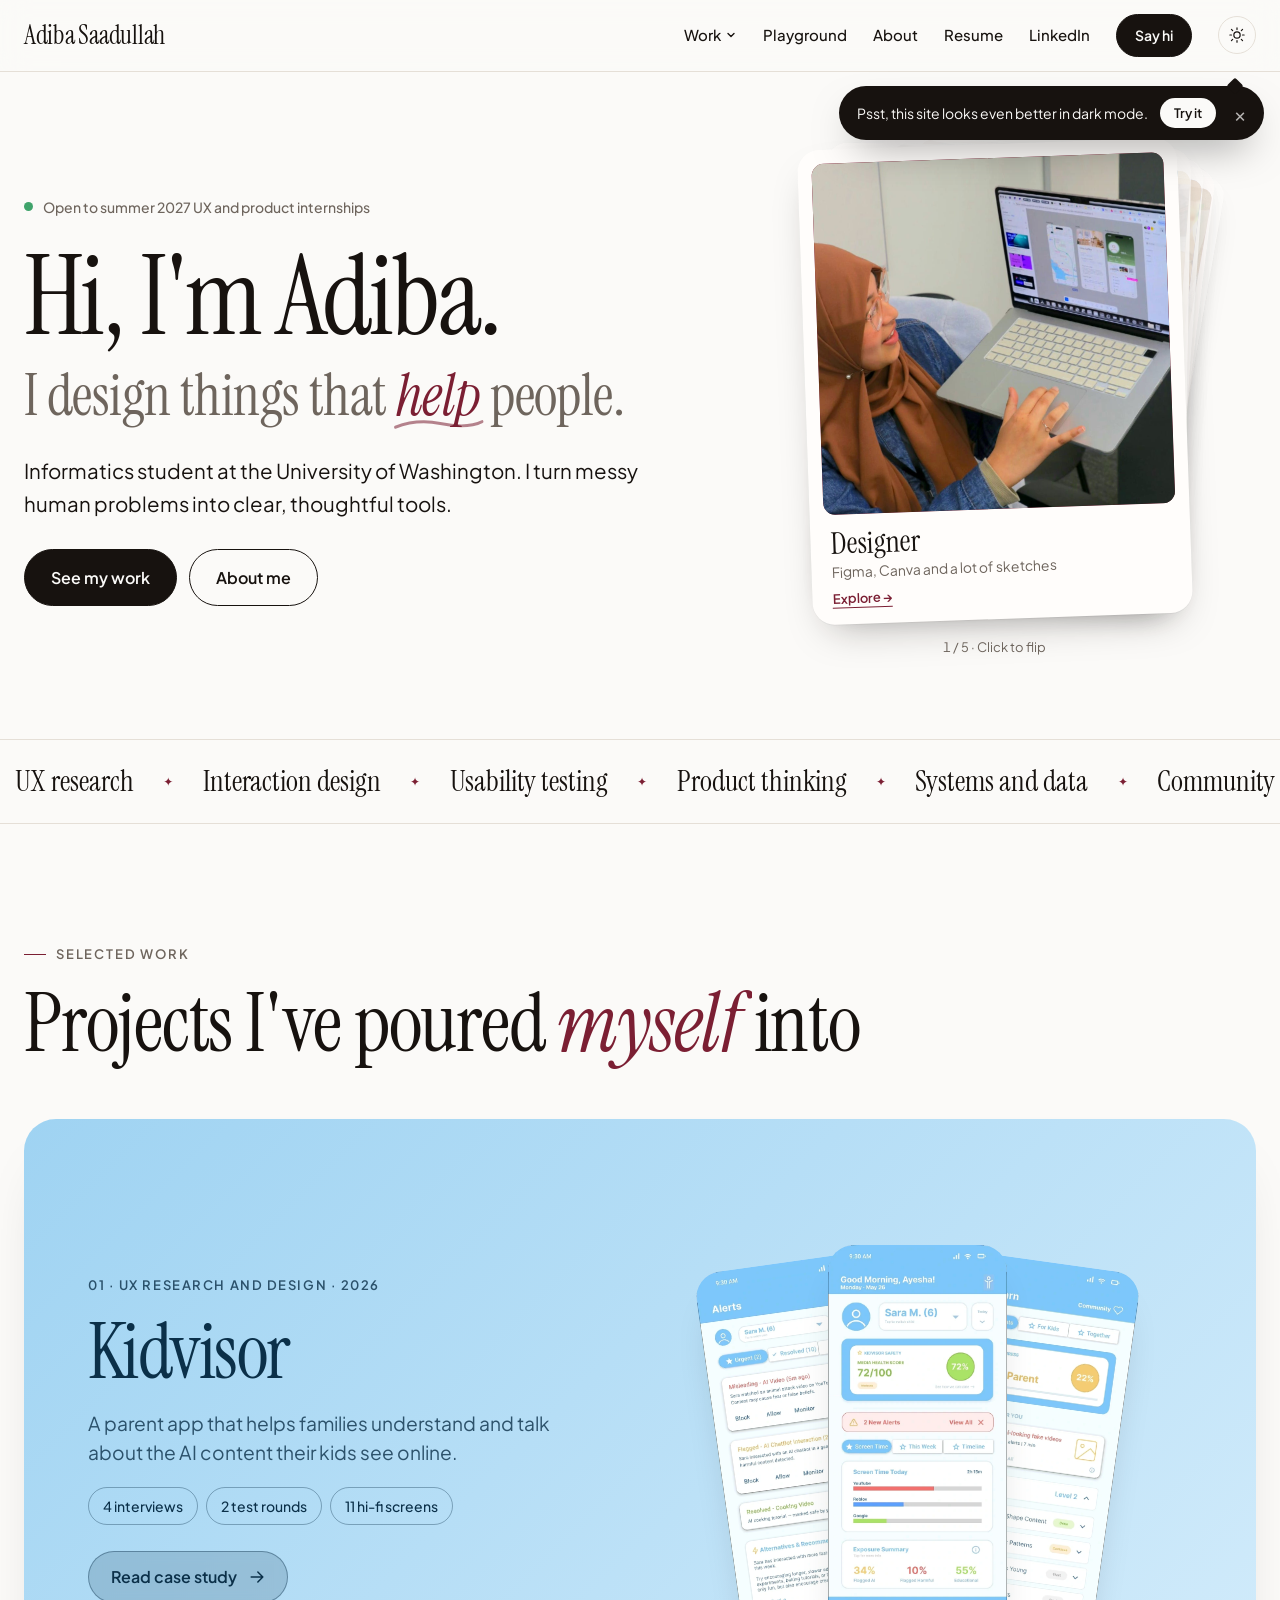
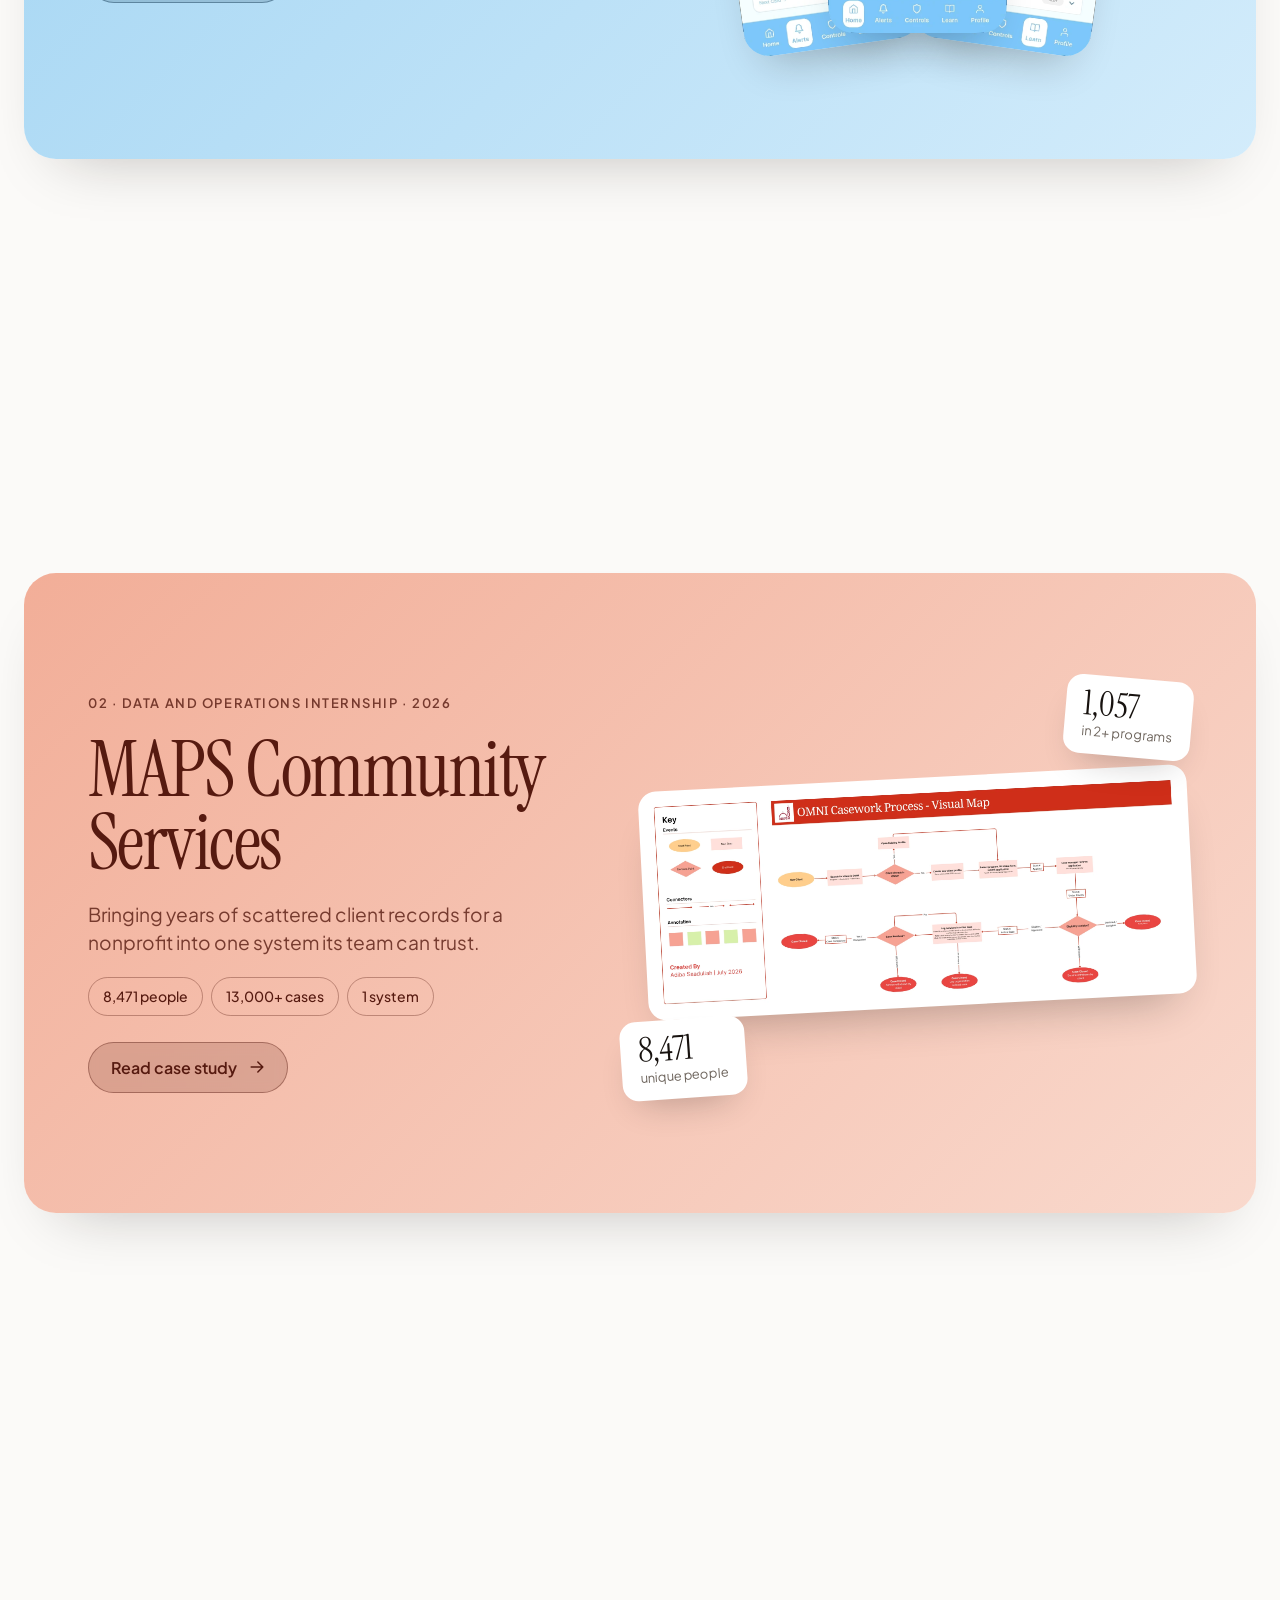
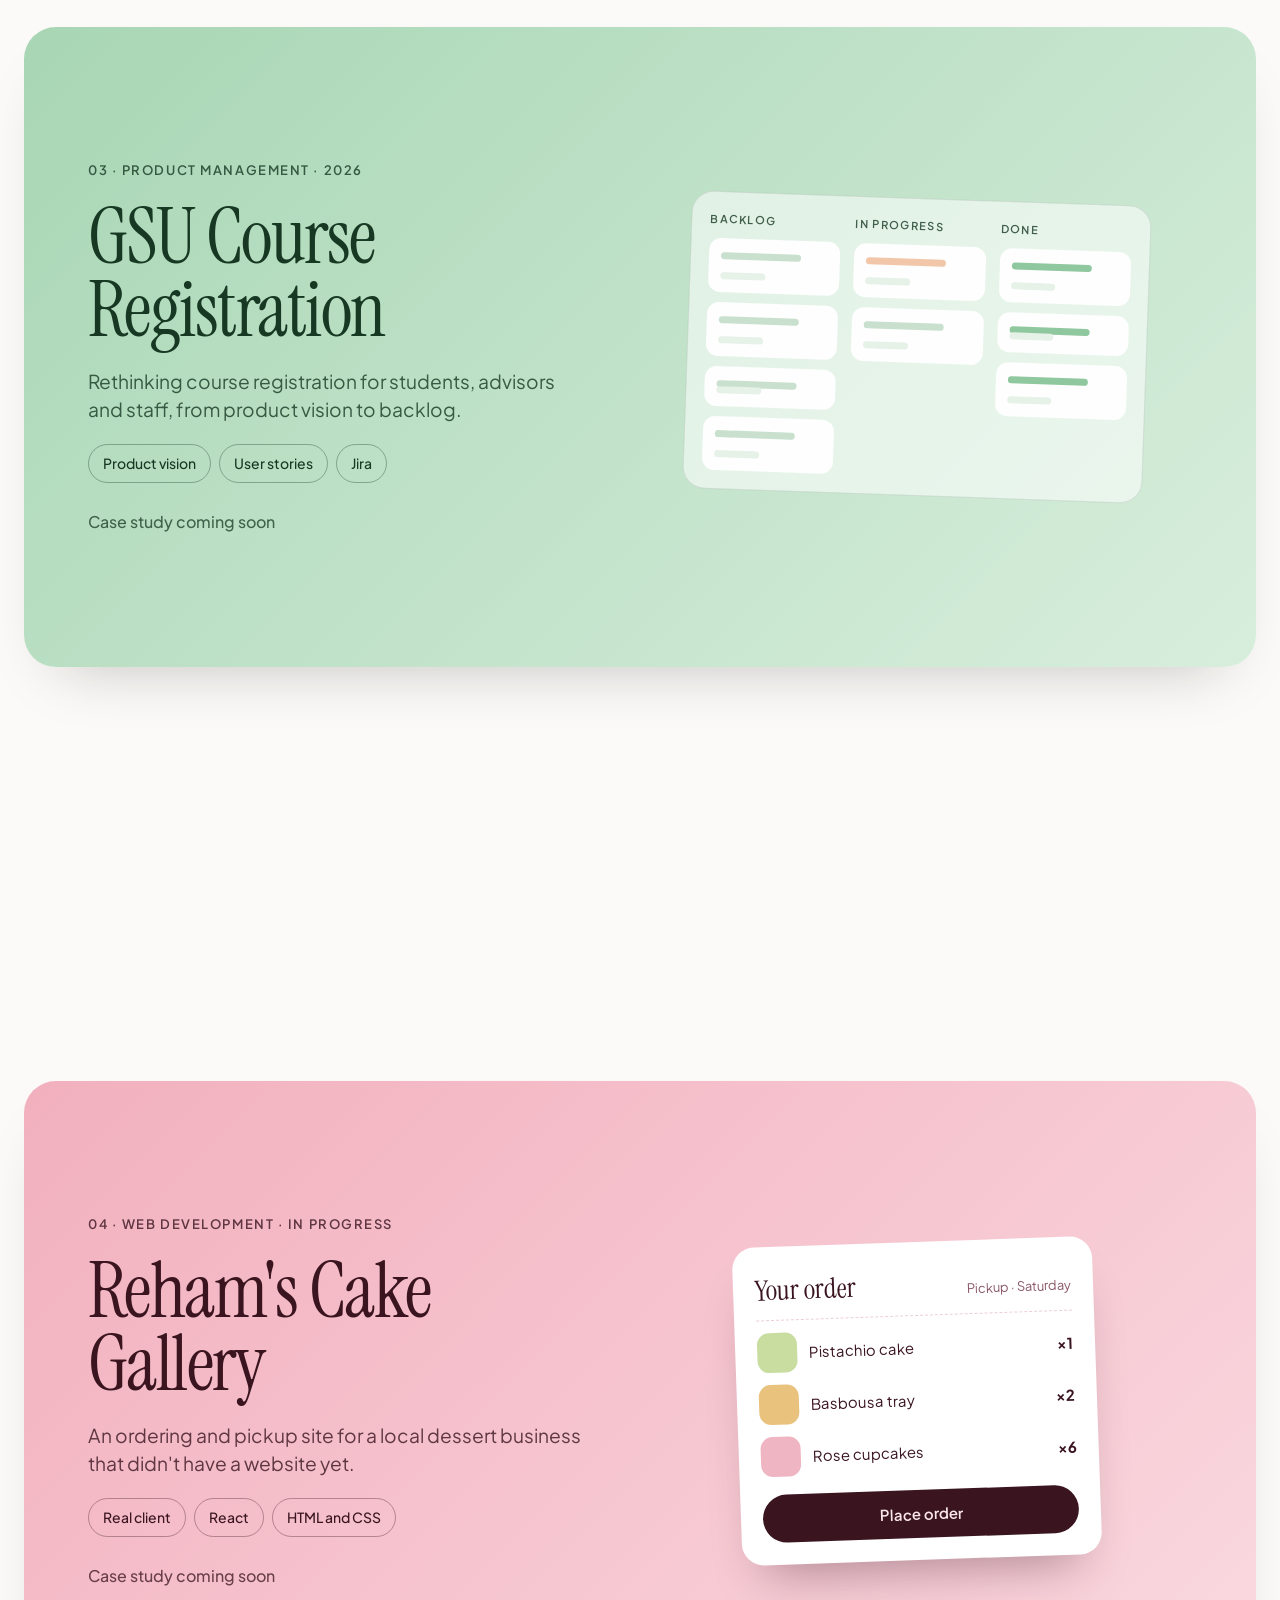
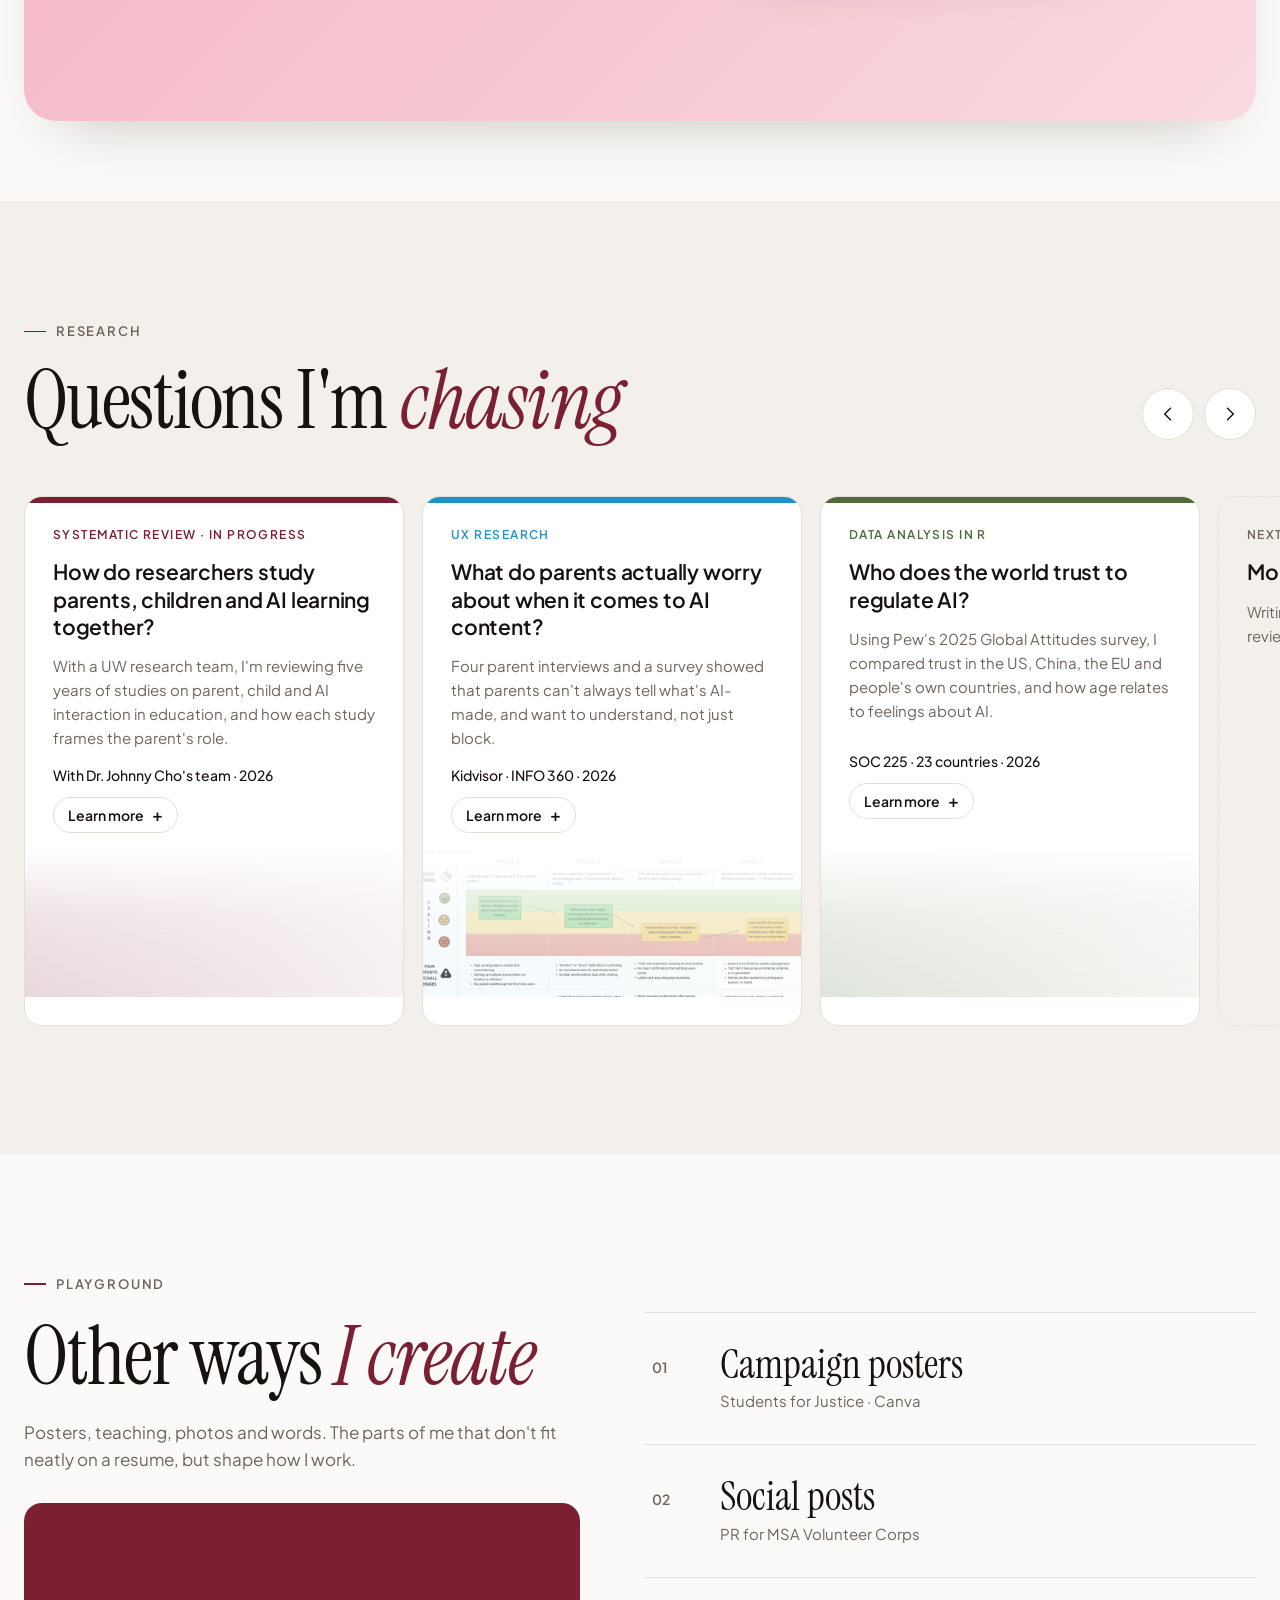
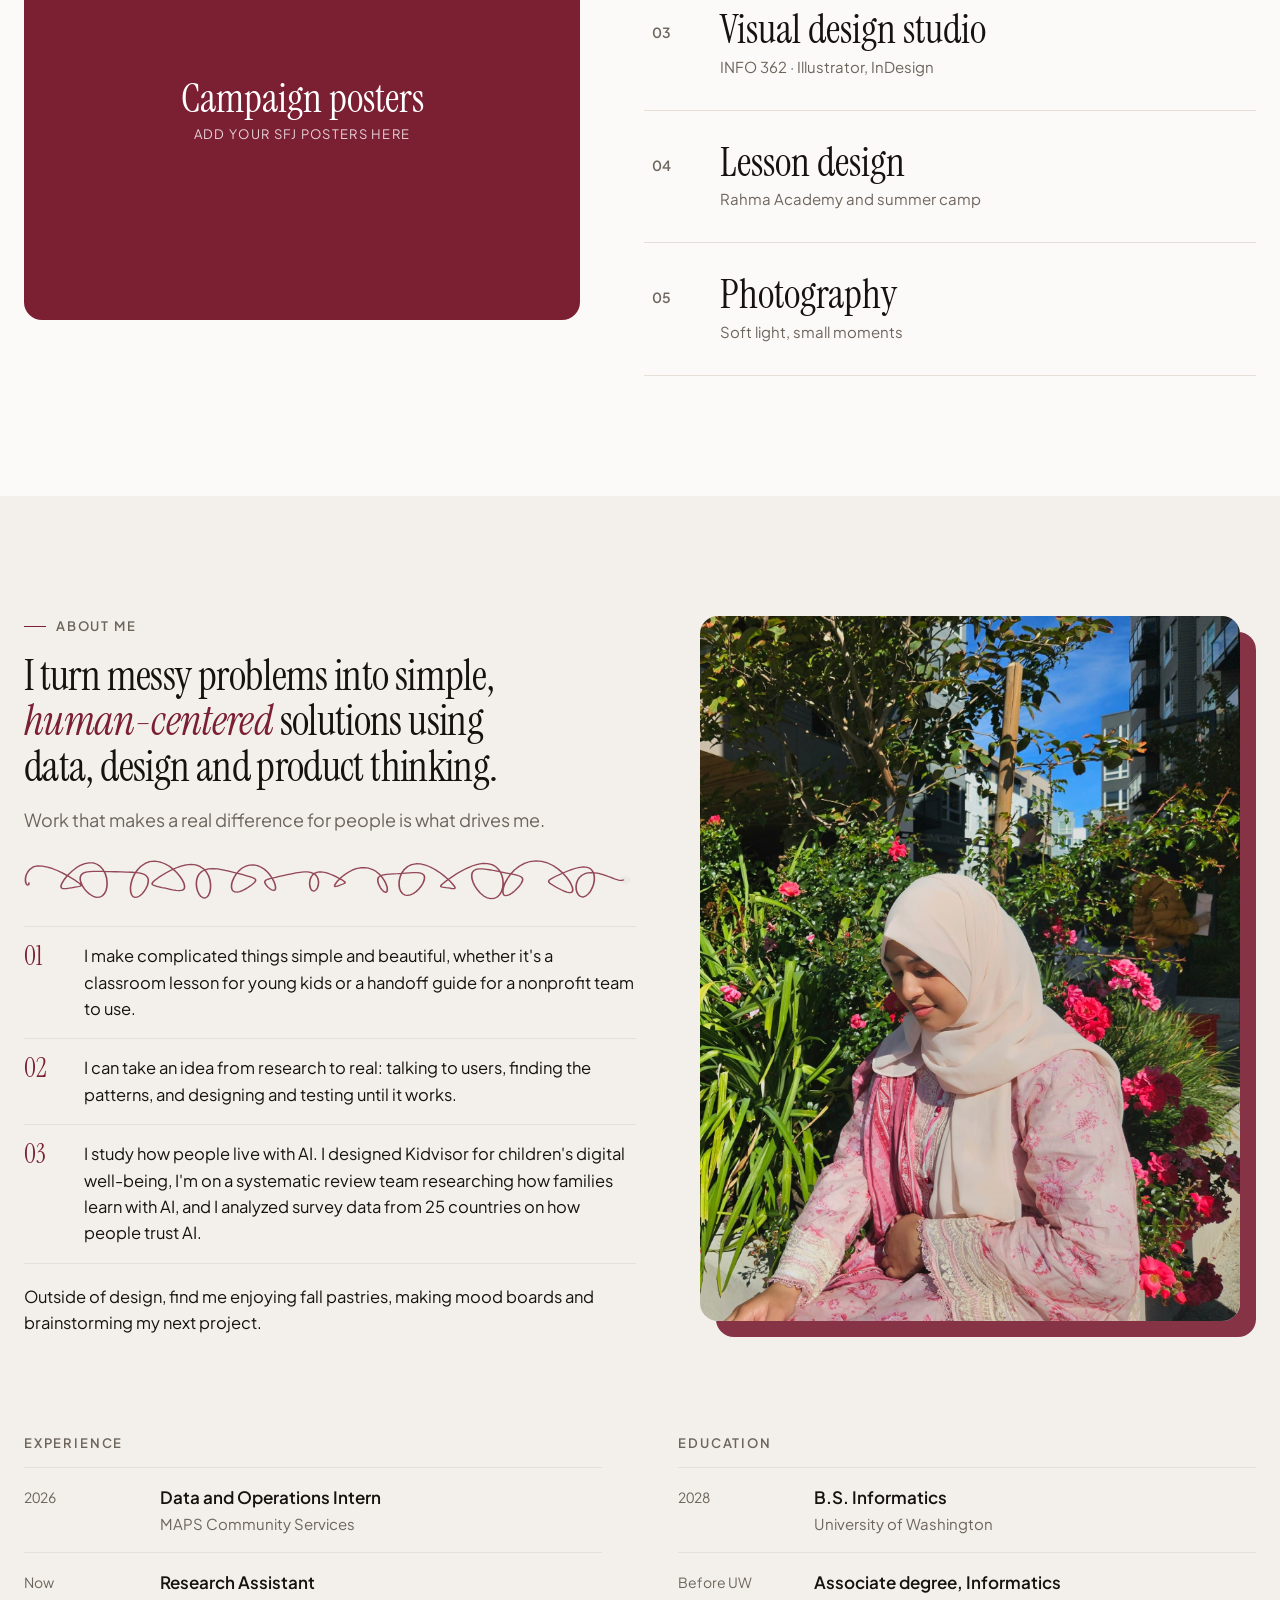
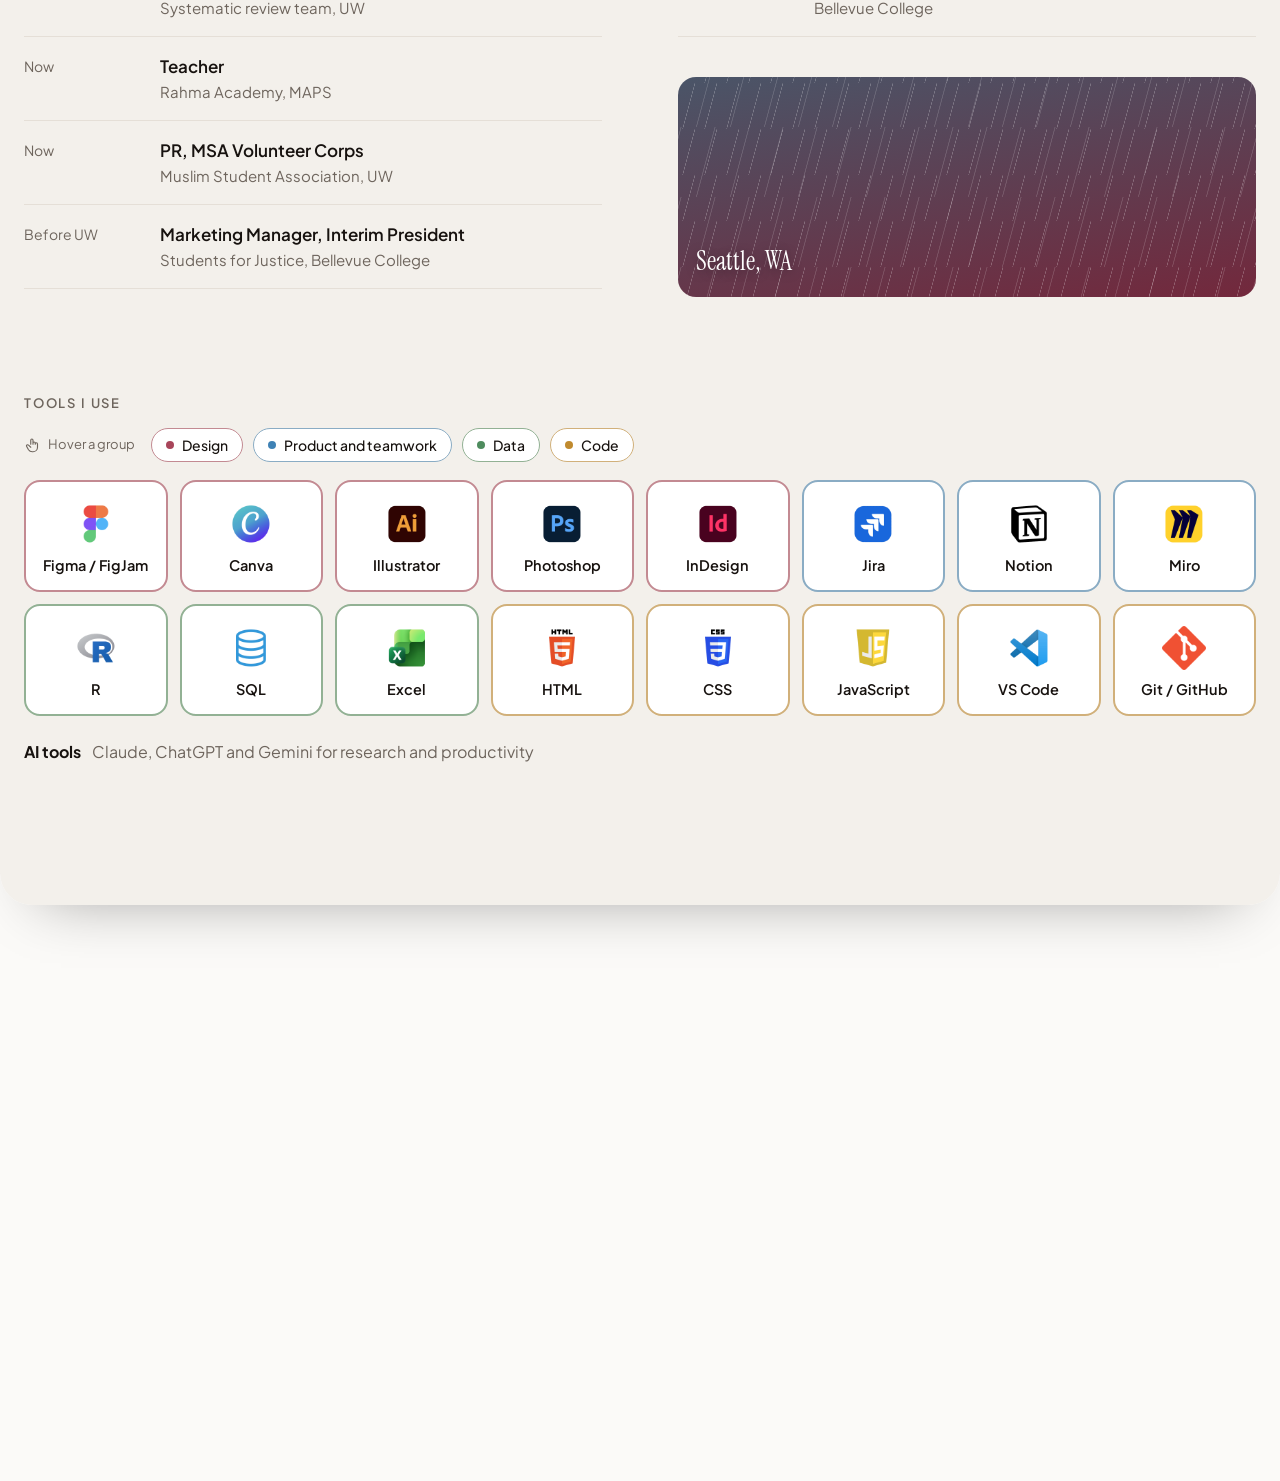
==== commit 34b29a5c: "Add files via upload" ====
--- a/index.html
+++ b/index.html
@@ -88,7 +88,7 @@
               <figcaption><b>Creative</b><span>An endless rush of ideas, in every medium</span><a href="#about" class="pc-link">Explore →</a></figcaption>
             </figure>
           </div>
-          <p class="stack-hint"><span id="stack-count">1 / 5</span> · Click to flip</p>
+          <p class="stack-hint" aria-live="polite"><span id="stack-count">1 / 5</span> · Click to flip</p>
         </div>
       </div>
 
@@ -110,7 +110,7 @@
 
         <div class="deck">
           <!-- Kidvisor -->
-          <article class="pcase light" style="--c:#C9E6F7;--c2:#EAF6FD;--ink:#0E3550;--sub:rgba(14,53,80,.76)">
+          <article class="pcase light" style="--c:#9FD3F2;--c2:#D3ECFB;--dc:#C9E6F7;--dc2:#EAF6FD;--ink:#0B3049;--sub:rgba(11,48,73,.8)">
             <a class="pcase-link" href="kidvisor/index.html" aria-label="Read the Kidvisor case study"></a>
             <div class="pcase-text">
               <span class="pnum">01 · UX research and design · 2026</span>
@@ -127,7 +127,7 @@
           </article>
 
           <!-- MAPS -->
-          <article class="pcase light" style="--c:#F5D2C8;--c2:#FCEDE8;--ink:#5A1C12;--sub:rgba(90,28,18,.76)">
+          <article class="pcase light" style="--c:#F2AE98;--c2:#F9D9CD;--dc:#F5D2C8;--dc2:#FCEDE8;--ink:#561A10;--sub:rgba(86,26,16,.8)">
             <a class="pcase-link" href="maps/index.html" aria-label="Read the MAPS Community Services case study"></a>
             <div class="pcase-text">
               <span class="pnum">02 · Data and operations internship · 2026</span>
@@ -144,7 +144,7 @@
           </article>
 
           <!-- GSU -->
-          <article class="pcase light gsu" style="--c:#CFE6D4;--c2:#ECF6EE;--ink:#1D3D27;--sub:rgba(29,61,39,.76)">
+          <article class="pcase light gsu" style="--c:#A8D6B4;--c2:#D8EEDD;--dc:#CFE6D4;--dc2:#ECF6EE;--ink:#173823;--sub:rgba(23,56,35,.8)">
             <div class="pcase-text">
               <span class="pnum">03 · Product management · 2026</span>
               <h3>GSU Course Registration</h3>
@@ -162,7 +162,7 @@
           </article>
 
           <!-- Reham's -->
-          <article class="pcase light" style="--c:#F6D0D8;--c2:#FCEDF0;--ink:#3A1520;--sub:rgba(58,21,32,.76)">
+          <article class="pcase light" style="--c:#F2B0BE;--c2:#FAD9E0;--dc:#F6D0D8;--dc2:#FCEDF0;--ink:#3A1520;--sub:rgba(58,21,32,.8)">
             <div class="pcase-text">
               <span class="pnum">04 · Web development · In progress</span>
               <h3>Reham's Cake Gallery</h3>
@@ -198,7 +198,7 @@
           </div>
         </div>
       </div>
-      <div class="rail" id="rail">
+      <div class="rail" id="rail" role="region" aria-label="Research projects" tabindex="0">
         <article class="rcard" style="--r:#7B1F33">
           <span class="rtag">Systematic review · In progress</span>
           <h3>How do researchers study parents, children and AI learning together?</h3>
@@ -332,31 +332,38 @@
               <li><span class="when">2028</span><span class="what"><b>B.S. Informatics</b>University of Washington</span></li>
               <li><span class="when">Before UW</span><span class="what"><b>Associate degree, Informatics</b>Bellevue College</span></li>
             </ol>
+            <!-- Optional: upload a campus photo as images/me/uw.jpg and it will show here -->
+            <figure class="seattle" aria-label="Seattle, Washington">
+              <div class="rain" aria-hidden="true"></div>
+              <img src="images/me/uw.jpg" alt="University of Washington campus" onerror="this.remove()">
+              <figcaption>Seattle, WA</figcaption>
+            </figure>
           </div>
         </div>
 
         <div class="skills">
           <h3>Tools I use</h3>
-          <div class="tool-legend" id="tool-legend">
-            <button type="button" data-c="design"><i></i>Design</button><button type="button" data-c="product"><i></i>Product and teamwork</button><button type="button" data-c="data"><i></i>Data</button><button type="button" data-c="code"><i></i>Code</button>
-          </div>
-          <ul class="tools-all" id="tools-all">
-              <li data-c="design"><img src="images/tools/figma.png" alt=""><b>Figma / FigJam</b><small>Design</small></li>
-              <li data-c="design"><img src="images/tools/canva.png" alt=""><b>Canva</b><small>Design</small></li>
-              <li data-c="design"><img src="images/tools/illustrator.png" alt=""><b>Illustrator</b><small>Design</small></li>
-              <li data-c="design"><img src="images/tools/photoshop.png" alt=""><b>Photoshop</b><small>Design</small></li>
-              <li data-c="design"><img src="images/tools/indesign.png" alt=""><b>InDesign</b><small>Design</small></li>
-              <li data-c="product"><img src="images/tools/jira.png" alt=""><b>Jira</b><small>Product</small></li>
-              <li data-c="product"><img src="images/tools/notion.png" alt=""><b>Notion</b><small>Product</small></li>
-              <li data-c="product"><img src="images/tools/miro.png" alt=""><b>Miro</b><small>Product</small></li>
-              <li data-c="data"><img src="images/tools/r.png" alt=""><b>R</b><small>Data</small></li>
-              <li data-c="data"><img src="images/tools/sql.png" alt=""><b>SQL</b><small>Data</small></li>
-              <li data-c="data"><img src="images/tools/excel.png" alt=""><b>Excel</b><small>Data</small></li>
-              <li data-c="code"><img src="images/tools/html.png" alt=""><b>HTML</b><small>Code</small></li>
-              <li data-c="code"><img src="images/tools/css.png" alt=""><b>CSS</b><small>Code</small></li>
-              <li data-c="code"><img src="images/tools/javascript.png" alt=""><b>JavaScript</b><small>Code</small></li>
-              <li data-c="code"><img src="images/tools/vscode.png" alt=""><b>VS Code</b><small>Code</small></li>
-              <li data-c="code"><img src="images/tools/git.png" alt=""><b>Git / GitHub</b><small>Code</small></li>
+          <div class="tool-legend" id="tool-legend" role="group" aria-label="Highlight tools by category">
+            <span class="tl-hint" aria-hidden="true"><svg viewBox="0 0 24 24"><path d="M9 11V5.5a1.5 1.5 0 0 1 3 0V11m0-1.5a1.5 1.5 0 0 1 3 0V11m0-.5a1.5 1.5 0 0 1 3 0V15a6 6 0 0 1-6 6h-1a6 6 0 0 1-5-2.7L3.6 14a1.5 1.5 0 0 1 2.4-1.8L9 15" fill="none" stroke="currentColor" stroke-width="1.5" stroke-linecap="round" stroke-linejoin="round"/></svg>Hover a group</span>
+            <button type="button" data-c="design" aria-pressed="false"><i></i>Design</button><button type="button" data-c="product" aria-pressed="false"><i></i>Product and teamwork</button><button type="button" data-c="data" aria-pressed="false"><i></i>Data</button><button type="button" data-c="code" aria-pressed="false"><i></i>Code</button>
+          </div>
+          <ul class="tools-all" id="tools-all" aria-label="Tools I use">
+              <li data-c="design"><img src="images/tools/figma.png" alt=""><b>Figma / FigJam</b><span class="sr-only">, Design</span></li>
+              <li data-c="design"><img src="images/tools/canva.png" alt=""><b>Canva</b><span class="sr-only">, Design</span></li>
+              <li data-c="design"><img src="images/tools/illustrator.png" alt=""><b>Illustrator</b><span class="sr-only">, Design</span></li>
+              <li data-c="design"><img src="images/tools/photoshop.png" alt=""><b>Photoshop</b><span class="sr-only">, Design</span></li>
+              <li data-c="design"><img src="images/tools/indesign.png" alt=""><b>InDesign</b><span class="sr-only">, Design</span></li>
+              <li data-c="product"><img src="images/tools/jira.png" alt=""><b>Jira</b><span class="sr-only">, Product and teamwork</span></li>
+              <li data-c="product"><img src="images/tools/notion.png" alt=""><b>Notion</b><span class="sr-only">, Product and teamwork</span></li>
+              <li data-c="product"><img src="images/tools/miro.png" alt=""><b>Miro</b><span class="sr-only">, Product and teamwork</span></li>
+              <li data-c="data"><img src="images/tools/r.png" alt=""><b>R</b><span class="sr-only">, Data</span></li>
+              <li data-c="data"><img src="images/tools/sql.png" alt=""><b>SQL</b><span class="sr-only">, Data</span></li>
+              <li data-c="data"><img src="images/tools/excel.png" alt=""><b>Excel</b><span class="sr-only">, Data</span></li>
+              <li data-c="code"><img src="images/tools/html.png" alt=""><b>HTML</b><span class="sr-only">, Code</span></li>
+              <li data-c="code"><img src="images/tools/css.png" alt=""><b>CSS</b><span class="sr-only">, Code</span></li>
+              <li data-c="code"><img src="images/tools/javascript.png" alt=""><b>JavaScript</b><span class="sr-only">, Code</span></li>
+              <li data-c="code"><img src="images/tools/vscode.png" alt=""><b>VS Code</b><span class="sr-only">, Code</span></li>
+              <li data-c="code"><img src="images/tools/git.png" alt=""><b>Git / GitHub</b><span class="sr-only">, Code</span></li>
           </ul>
           <p class="methods"><b>AI tools</b> Claude, ChatGPT and Gemini for research and productivity</p>
         </div>
@@ -380,7 +387,7 @@
       </div>
       <div class="foot">
         <span>© <span id="year">2026</span> Adiba Saadullah</span>
-        <span>Designed and coded by me on rainy days, with Claude Opus</span>
+        <span>Designed and coded by me with Claude Opus</span>
       </div>
     </div>
   </footer>
@@ -397,7 +404,7 @@
     }
     var saved = null;
     try { saved = localStorage.getItem('as-theme'); } catch (e) {}
-    setTheme(saved || (matchMedia('(prefers-color-scheme: dark)').matches ? 'dark' : 'light'));
+    setTheme(saved || 'light');
     themeBtn.addEventListener('click', function () {
       var t = root.getAttribute('data-theme') === 'dark' ? 'light' : 'dark';
       setTheme(t);
@@ -505,12 +512,18 @@
     dlg.addEventListener('click', function (e) { if (e.target === dlg) closeDlg(); });
     dlg.addEventListener('cancel', function (e) { e.preventDefault(); closeDlg(); });
 
-    // Tools legend: highlight one category
-    var tAll = document.getElementById('tools-all');
-    document.querySelectorAll('#tool-legend button').forEach(function (b) {
-      var on = function () { tAll.dataset.hl = b.dataset.c; }, off = function () { delete tAll.dataset.hl; };
-      b.addEventListener('mouseenter', on); b.addEventListener('focus', on);
-      b.addEventListener('mouseleave', off); b.addEventListener('blur', off);
+    // Tools legend: highlight one category (hover, focus or tap)
+    var tAll = document.getElementById('tools-all'), lbtns = document.querySelectorAll('#tool-legend button');
+    function hl(c) {
+      if (c) tAll.dataset.hl = c; else delete tAll.dataset.hl;
+      lbtns.forEach(function (x) { x.setAttribute('aria-pressed', String(x.dataset.c === c)); });
+    }
+    lbtns.forEach(function (b) {
+      b.addEventListener('mouseenter', function () { hl(b.dataset.c); });
+      b.addEventListener('focus', function () { hl(b.dataset.c); });
+      b.addEventListener('mouseleave', function () { hl(null); });
+      b.addEventListener('blur', function () { hl(null); });
+      b.addEventListener('click', function () { hl(tAll.dataset.hl === b.dataset.c ? null : b.dataset.c); });
     });
 
     var reduce = matchMedia('(prefers-reduced-motion: reduce)').matches;
@@ -535,12 +548,23 @@
       unDot.setAttribute('cx', W - 10); unDot.setAttribute('cy', H / 2);
       un.style.setProperty('--u', p.toFixed(3));
     }
-    function untangle() {
-      var r = un.getBoundingClientRect();
-      var p = reduce ? 1 : Math.min(Math.max((innerHeight * 0.92 - r.top) / (innerHeight * 0.55), 0), 1);
-      drawLine(p * p * (3 - 2 * p));
-    }
-    addEventListener('scroll', untangle, { passive: true }); addEventListener('resize', untangle); untangle();
+    drawLine(reduce ? 1 : 0);
+    if (!reduce && 'IntersectionObserver' in window) {
+      var uo = new IntersectionObserver(function (es) {
+        if (!es[0].isIntersecting) return;
+        uo.disconnect();
+        var start = null, dur = 2600;
+        setTimeout(function () {
+          requestAnimationFrame(function step(ts) {
+            if (start === null) start = ts;
+            var k = Math.min((ts - start) / dur, 1), e = k < .5 ? 4 * k * k * k : 1 - Math.pow(-2 * k + 2, 3) / 2;
+            drawLine(e);
+            if (k < 1) requestAnimationFrame(step);
+          });
+        }, 350);
+      }, { threshold: 1 });
+      uo.observe(un);
+    } else { drawLine(1); }
 
     // Headline reveals: words rise into place
     var heads = document.querySelectorAll('.sec-head h2, .about-hook');
@@ -576,6 +600,32 @@
       });
     }
 
+    // Suggest dark mode the first time someone reaches the bottom
+    var seen = false; try { seen = localStorage.getItem('as-dark-tip') === '1'; } catch (e) {}
+    function atBottom() {
+      if (seen || scrollY + innerHeight < document.documentElement.scrollHeight - 30) return;
+      seen = true; removeEventListener('scroll', atBottom);
+      try { localStorage.setItem('as-dark-tip', '1'); } catch (e) {}
+      if (root.getAttribute('data-theme') === 'dark') return;
+      var tip = document.createElement('div');
+      tip.className = 'dark-tip'; tip.setAttribute('role', 'status');
+      tip.innerHTML = '<span>Psst, this site looks even better in dark mode.</span><button type="button" class="dt-try">Try it</button><button type="button" class="dt-x" aria-label="Dismiss">×</button>';
+      document.body.appendChild(tip);
+      var r = themeBtn.getBoundingClientRect();
+      if (innerWidth > 640) {
+        tip.style.right = Math.max(16, innerWidth - r.right - 10) + 'px';
+        tip.style.setProperty('--arrow', (r.width / 2 + 4) + 'px');
+      }
+      themeBtn.classList.add('pulse');
+      requestAnimationFrame(function () { tip.classList.add('show'); });
+      var done = function () { tip.classList.remove('show'); themeBtn.classList.remove('pulse'); setTimeout(function () { tip.remove(); }, 400); };
+      tip.querySelector('.dt-try').addEventListener('click', function () { themeBtn.click(); done(); });
+      tip.querySelector('.dt-x').addEventListener('click', done);
+      themeBtn.addEventListener('click', done, { once: true });
+      setTimeout(done, 9000);
+    }
+    if (!seen) addEventListener('scroll', atBottom, { passive: true });
+
     // Reveal on scroll
     if ('IntersectionObserver' in window && !matchMedia('(prefers-reduced-motion: reduce)').matches) {
       var els = document.querySelectorAll('.rcard, .play-list li, .bring li, .about-outside, .about-photo-wrap, .about-cv .exp, .skills');
--- a/home.css
+++ b/home.css
@@ -665,5 +665,83 @@
   .split .w > span { transform: none; }
   .scribble path { stroke-dashoffset: 0; }
 }
-.about-photo-wrap { position: sticky; top: calc(var(--nav-h) + 40px); }
-@media (max-width: 900px) { .about-photo-wrap { position: relative; top: auto; } }
+
+/* =========================================================
+   v10
+   ========================================================= */
+.sr-only { position: absolute; width: 1px; height: 1px; padding: 0; margin: -1px; overflow: hidden; clip: rect(0 0 0 0); white-space: nowrap; border: 0; }
+
+/* Headline reveals: room for italic letters like the f in "myself" */
+.split .w { padding-inline: .14em; margin-inline: -.14em; }
+
+/* Ticker: a bit bigger, first five phrases fit a laptop screen */
+.ticker-track span { font-size: clamp(22px, 2.3vw, 36px); padding-inline: 1.15vw; gap: 2.3vw; }
+
+/* Work cards: bolder pastels in light mode, softer pastels in dark mode */
+:root[data-theme="dark"] .pcase.light { background: linear-gradient(135deg, var(--dc, var(--c)) 0%, var(--dc2, var(--c2)) 100%); }
+
+/* Research cards: smaller, sans-serif questions */
+.rail { grid-auto-columns: min(380px, 82vw); gap: 18px; }
+.rcard { padding: 28px; gap: 14px; min-height: 340px; }
+.rcard h3 { font-family: var(--sans); font-weight: 600; font-size: 21px; line-height: 1.3; letter-spacing: -.01em; }
+.rcard p { font-size: 15px; }
+@media (max-width: 640px) { .rcard { padding: 24px; } .rcard h3 { font-size: 19px; } }
+
+/* Playground: paragraph spans the column, list fills the preview height */
+.play-intro > p { max-width: none; }
+.pl-t { font-size: clamp(32px, 3.1vw, 46px); }
+.play-list li { padding: 31px 8px; }
+
+/* About: two columns of equal height, nothing sticky */
+.about-top { grid-template-columns: 1.1fr 1fr; gap: clamp(40px, 5vw, 72px); align-items: stretch; }
+.about-main { gap: 16px; }
+.about-hook { font-size: clamp(32px, 3.3vw, 48px); }
+.about-sub { font-size: 18px; }
+.untangle { height: 56px; margin: 2px 0; }
+.bring li { padding: 16px 0; grid-template-columns: 48px 1fr; }
+.bring .bn { font-size: 26px; }
+.bring p, .about-outside { font-size: 16.5px; line-height: 1.6; }
+.about-photo-wrap { position: relative; top: auto; margin: 0 16px 16px 0; min-height: 520px; }
+.about-photo-wrap .about-photo { aspect-ratio: auto; height: 100%; }
+@media (max-width: 900px) {
+  .about-top { grid-template-columns: 1fr; }
+  .about-photo-wrap { min-height: 0; max-width: 380px; }
+  .about-photo-wrap .about-photo { aspect-ratio: 4 / 5; height: auto; }
+}
+
+/* Seattle card under Education */
+.seattle { position: relative; margin: 40px 0 0; height: 220px; border-radius: var(--r-md); overflow: hidden; background: linear-gradient(170deg, #4A5568 0%, #7B1F33 120%); }
+.seattle img { position: absolute; inset: 0; width: 100%; height: 100%; object-fit: cover; z-index: 1; }
+.seattle figcaption { position: absolute; left: 18px; bottom: 14px; z-index: 2; color: #fff; font-family: var(--serif); font-size: 26px; text-shadow: 0 2px 12px rgba(0,0,0,.35); }
+.rain { position: absolute; inset: -40px 0 0; background-image:
+  linear-gradient(105deg, transparent 48%, rgba(255,255,255,.35) 49%, rgba(255,255,255,.35) 50%, transparent 51%),
+  linear-gradient(105deg, transparent 48%, rgba(255,255,255,.2) 49%, rgba(255,255,255,.2) 50%, transparent 51%);
+  background-size: 22px 46px, 34px 70px; background-position: 0 0, 11px 20px; animation: rain .9s linear infinite; opacity: .7; }
+@keyframes rain { to { background-position: -9px 46px, 2px 90px; } }
+
+/* Tools: colored borders show the category, no labels */
+.tools-all li { border: 2px solid color-mix(in srgb, var(--cc) 55%, var(--line)); gap: 10px; padding: 20px 10px 16px; }
+.tools-all img { width: 44px; height: 44px; margin: 0; }
+.tools-all b { font-size: 14.5px; }
+.tools-all small { display: none; }
+.tools-all li:hover { border-color: var(--cc); }
+.tools-all[data-hl] li { opacity: .28; }
+.tools-all[data-hl="design"] li[data-c="design"], .tools-all[data-hl="product"] li[data-c="product"],
+.tools-all[data-hl="data"] li[data-c="data"], .tools-all[data-hl="code"] li[data-c="code"] { background: color-mix(in srgb, var(--cc) 12%, var(--card)); }
+.tool-legend { align-items: center; gap: 10px; }
+.tl-hint { display: inline-flex; align-items: center; gap: 6px; font-size: 13px; color: var(--muted); margin-right: 6px; }
+.tl-hint svg { width: 18px; height: 18px; animation: tap 2.4s ease-in-out infinite; }
+@keyframes tap { 0%, 60%, 100% { transform: none; } 70% { transform: translateY(-3px) rotate(-6deg); } 80% { transform: none; } }
+.tool-legend button { padding: 7px 14px; border-radius: 999px; border: 1.5px solid color-mix(in srgb, var(--cc) 55%, var(--line)); color: var(--ink); background: var(--card); transition: background .2s, border-color .2s; }
+.tool-legend button:hover, .tool-legend button[aria-pressed="true"] { background: color-mix(in srgb, var(--cc) 14%, var(--card)); border-color: var(--cc); }
+
+/* Dark mode suggestion */
+.dark-tip { position: fixed; z-index: 60; right: 24px; top: calc(var(--nav-h) + 14px); display: flex; align-items: center; gap: 12px; padding: 12px 12px 12px 18px; border-radius: 999px; background: var(--ink); color: var(--bg); font-size: 14px; box-shadow: 0 18px 40px -16px rgba(0,0,0,.5); opacity: 0; transform: translateY(-8px); transition: opacity .35s var(--ease), transform .35s var(--ease); }
+.dark-tip.show { opacity: 1; transform: none; }
+.dark-tip::before { content: ""; position: absolute; top: -6px; right: var(--arrow, 30px); width: 12px; height: 12px; background: var(--ink); transform: rotate(45deg); border-radius: 2px; }
+.dt-try { border: 0; border-radius: 999px; padding: 7px 14px; background: var(--bg); color: var(--ink); font: 600 13px var(--sans); cursor: pointer; }
+.dt-x { border: 0; background: none; color: var(--bg); font-size: 20px; line-height: 1; cursor: pointer; opacity: .7; padding: 0 6px; }
+.theme.pulse { animation: pulse 1.6s ease-out infinite; }
+@keyframes pulse { 0% { box-shadow: 0 0 0 0 color-mix(in srgb, var(--accent) 55%, transparent); } 100% { box-shadow: 0 0 0 14px transparent; } }
+@media (max-width: 640px) { .dark-tip { left: 16px; right: 16px; border-radius: 18px; } .dark-tip::before { right: 22px; } }
+@media (prefers-reduced-motion: reduce) { .rain, .tl-hint svg, .theme.pulse { animation: none; } }
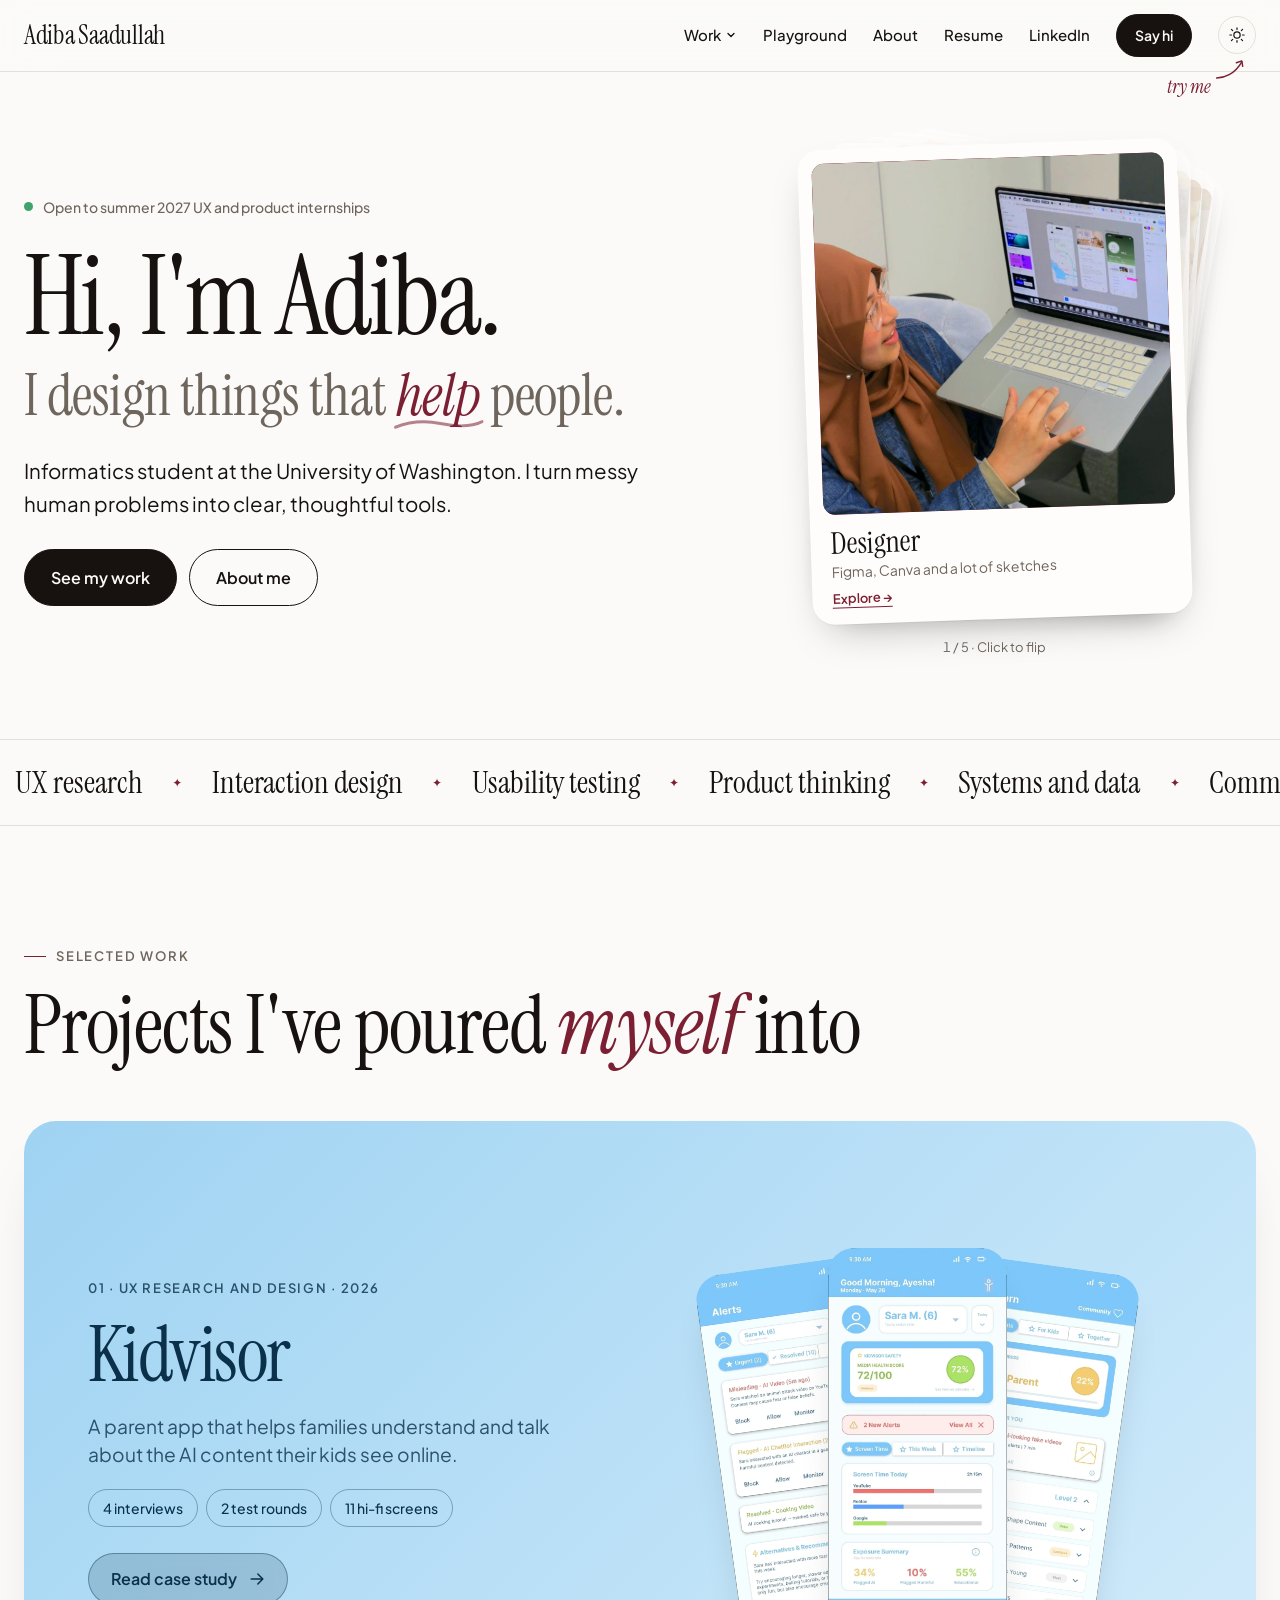
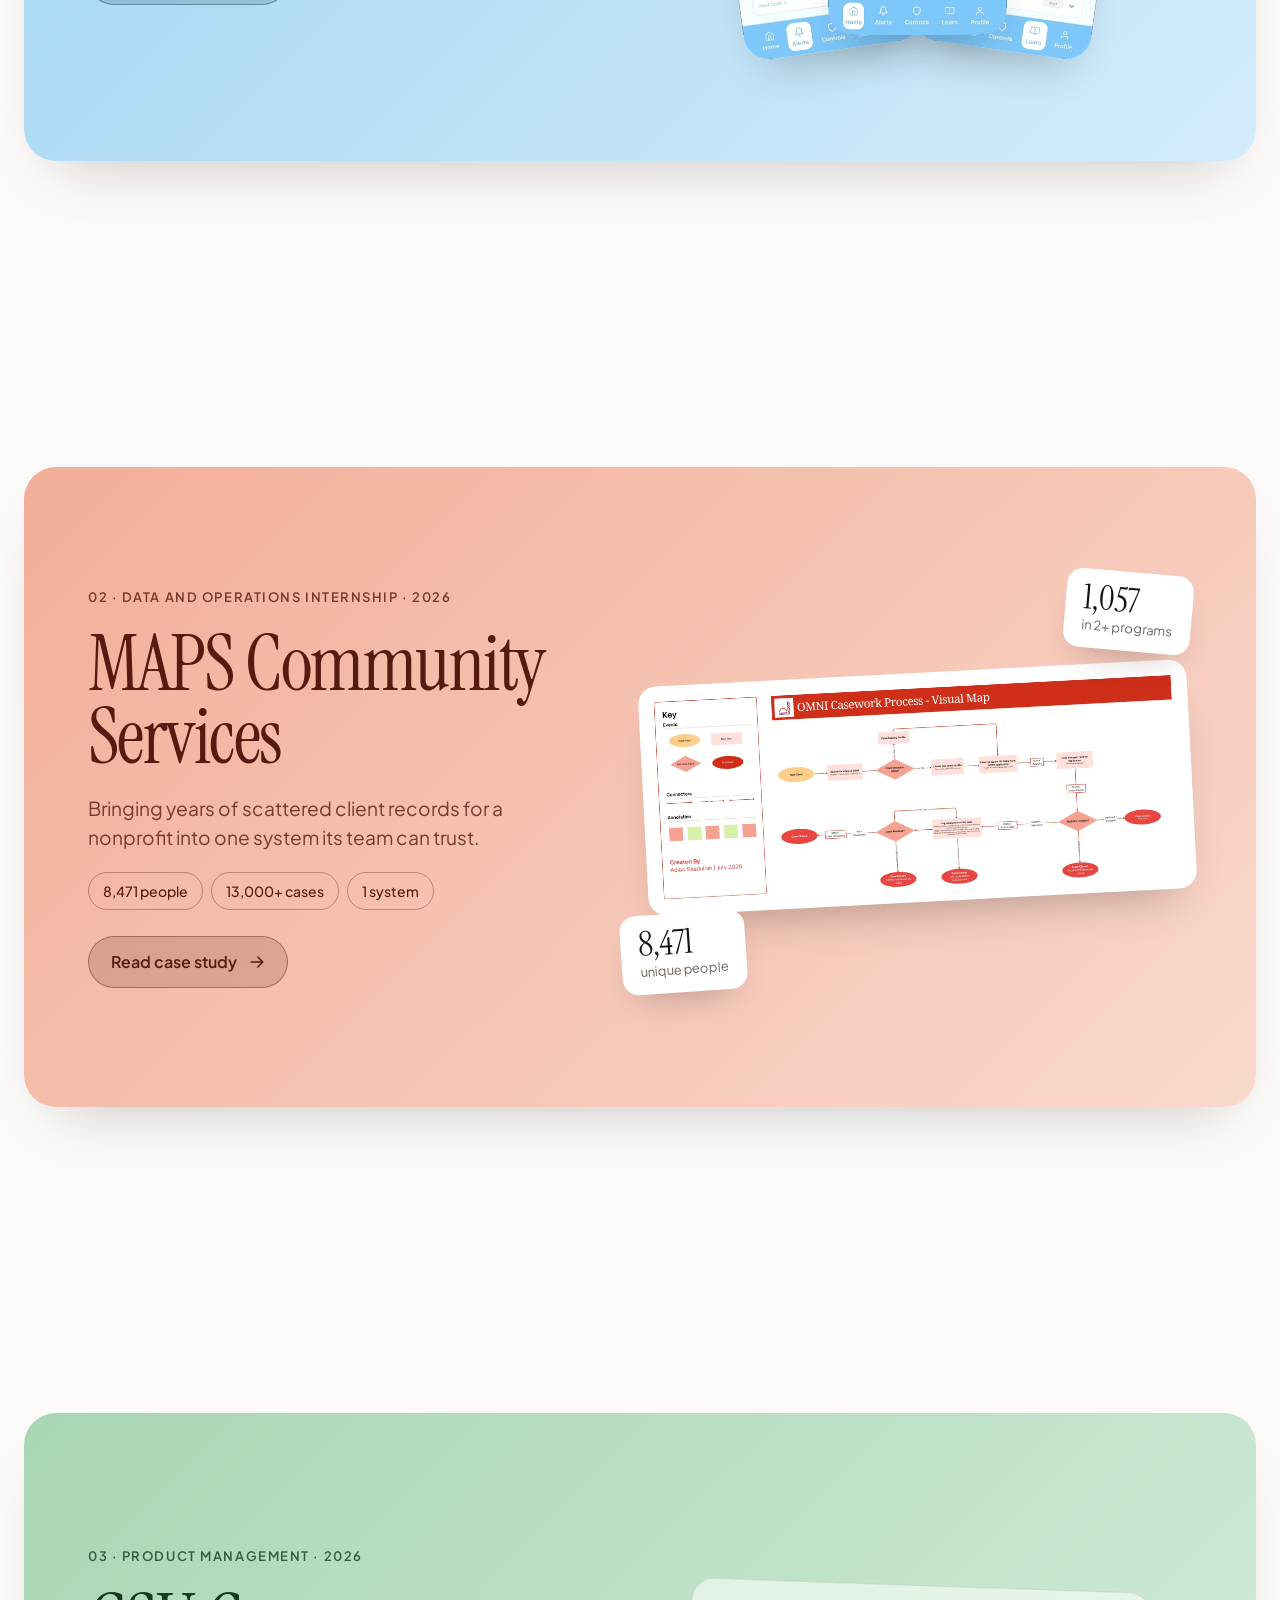
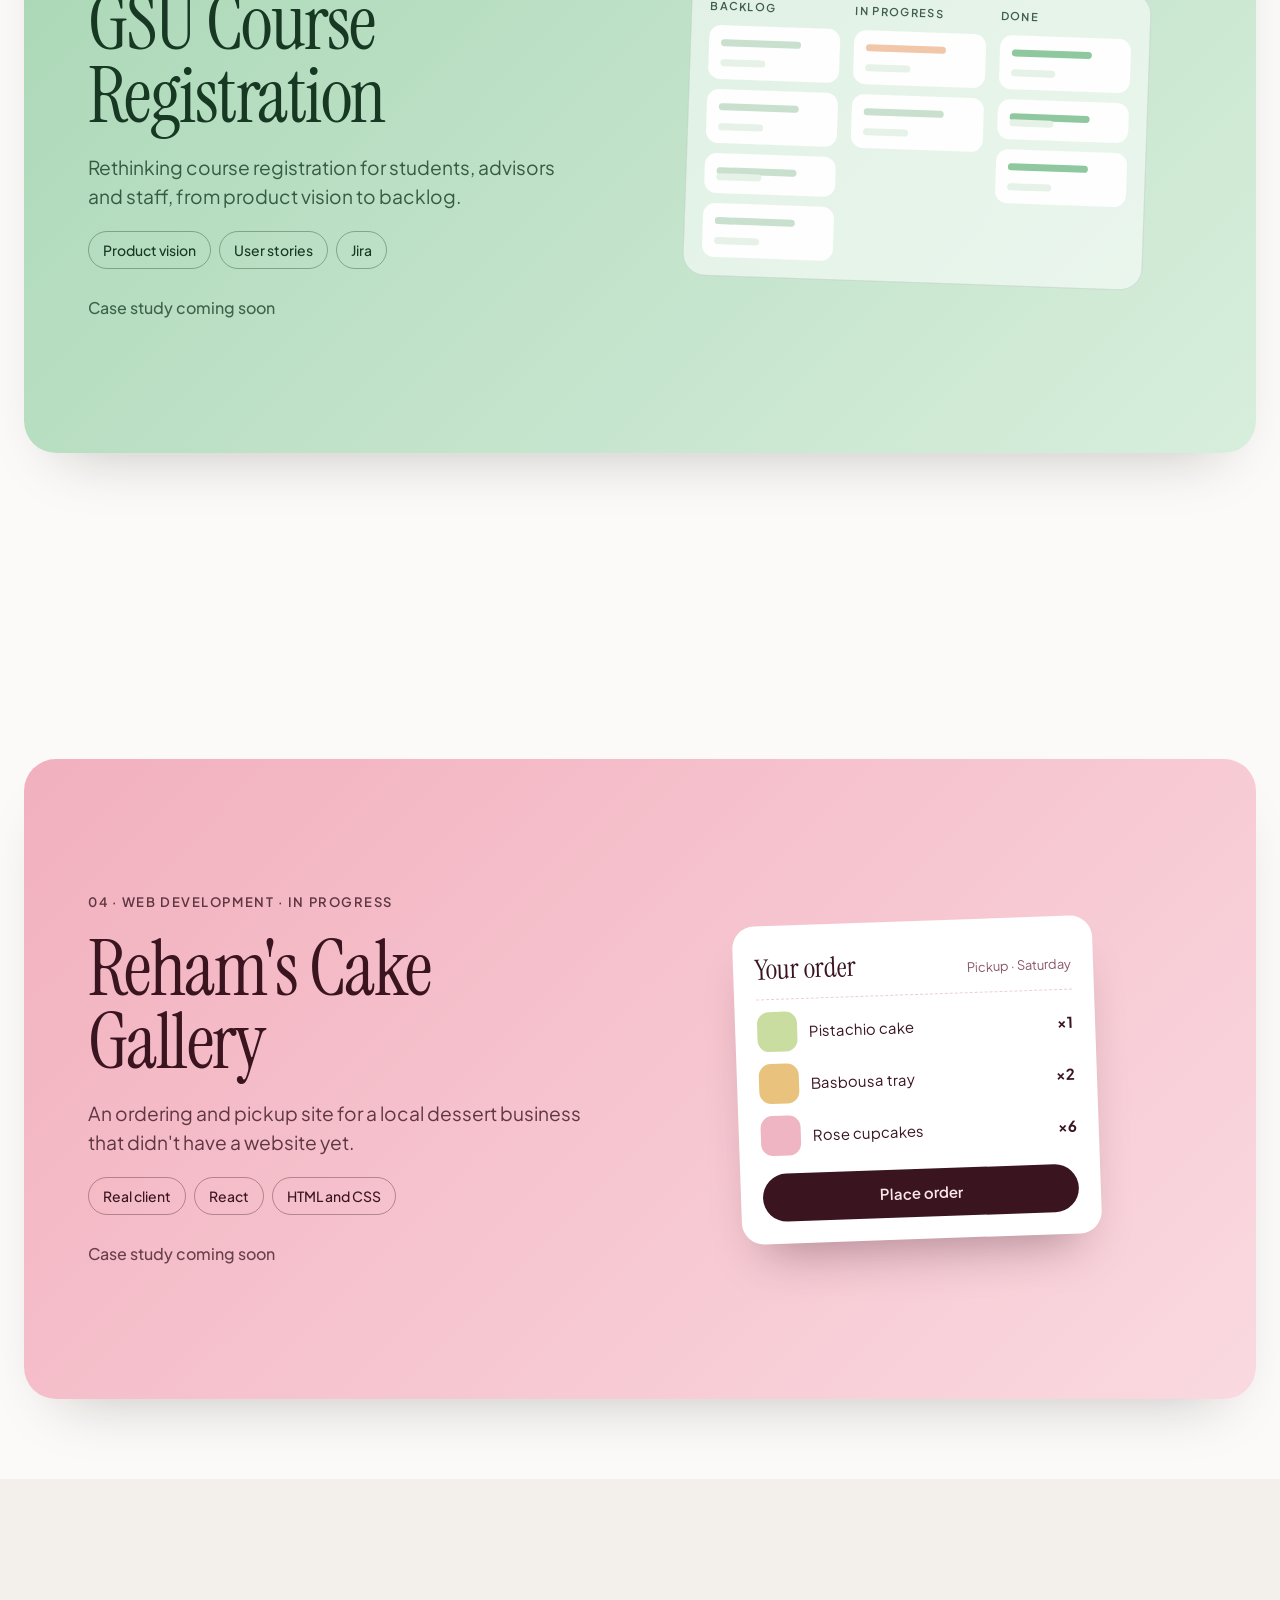
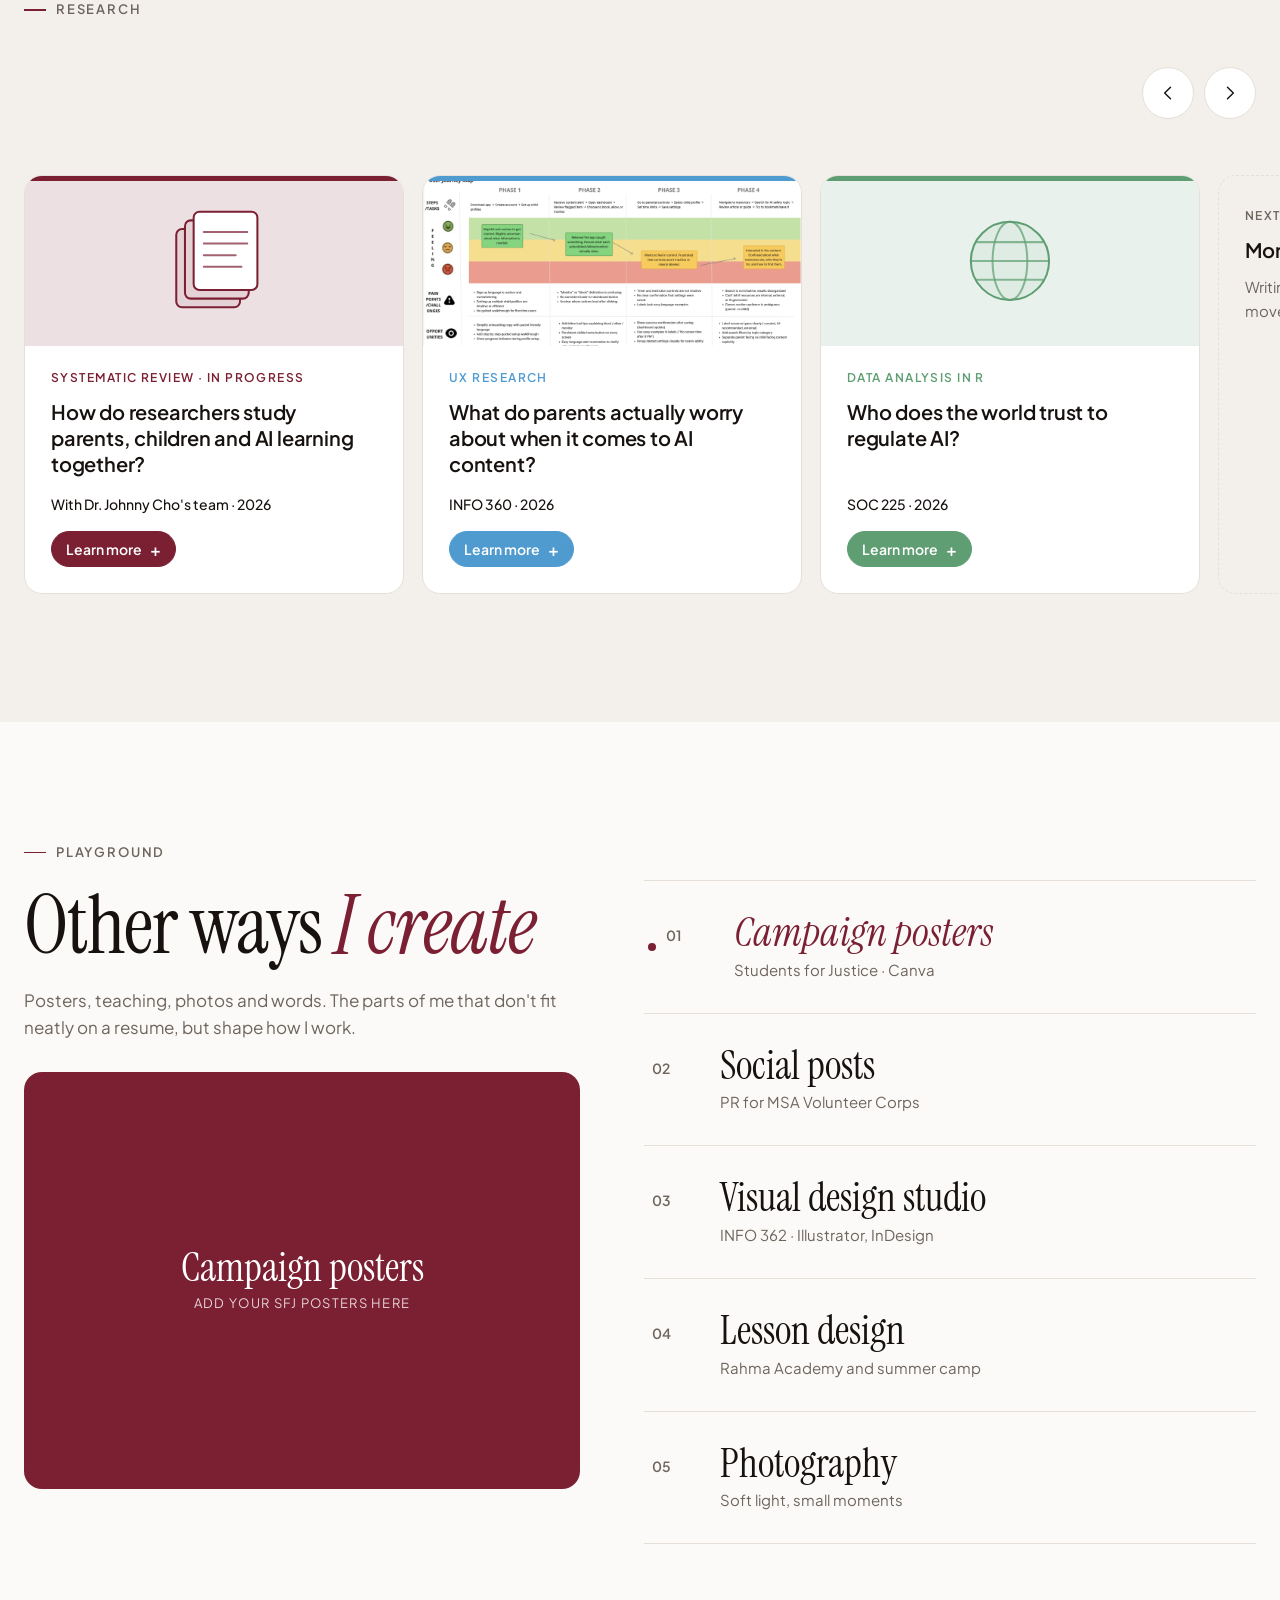
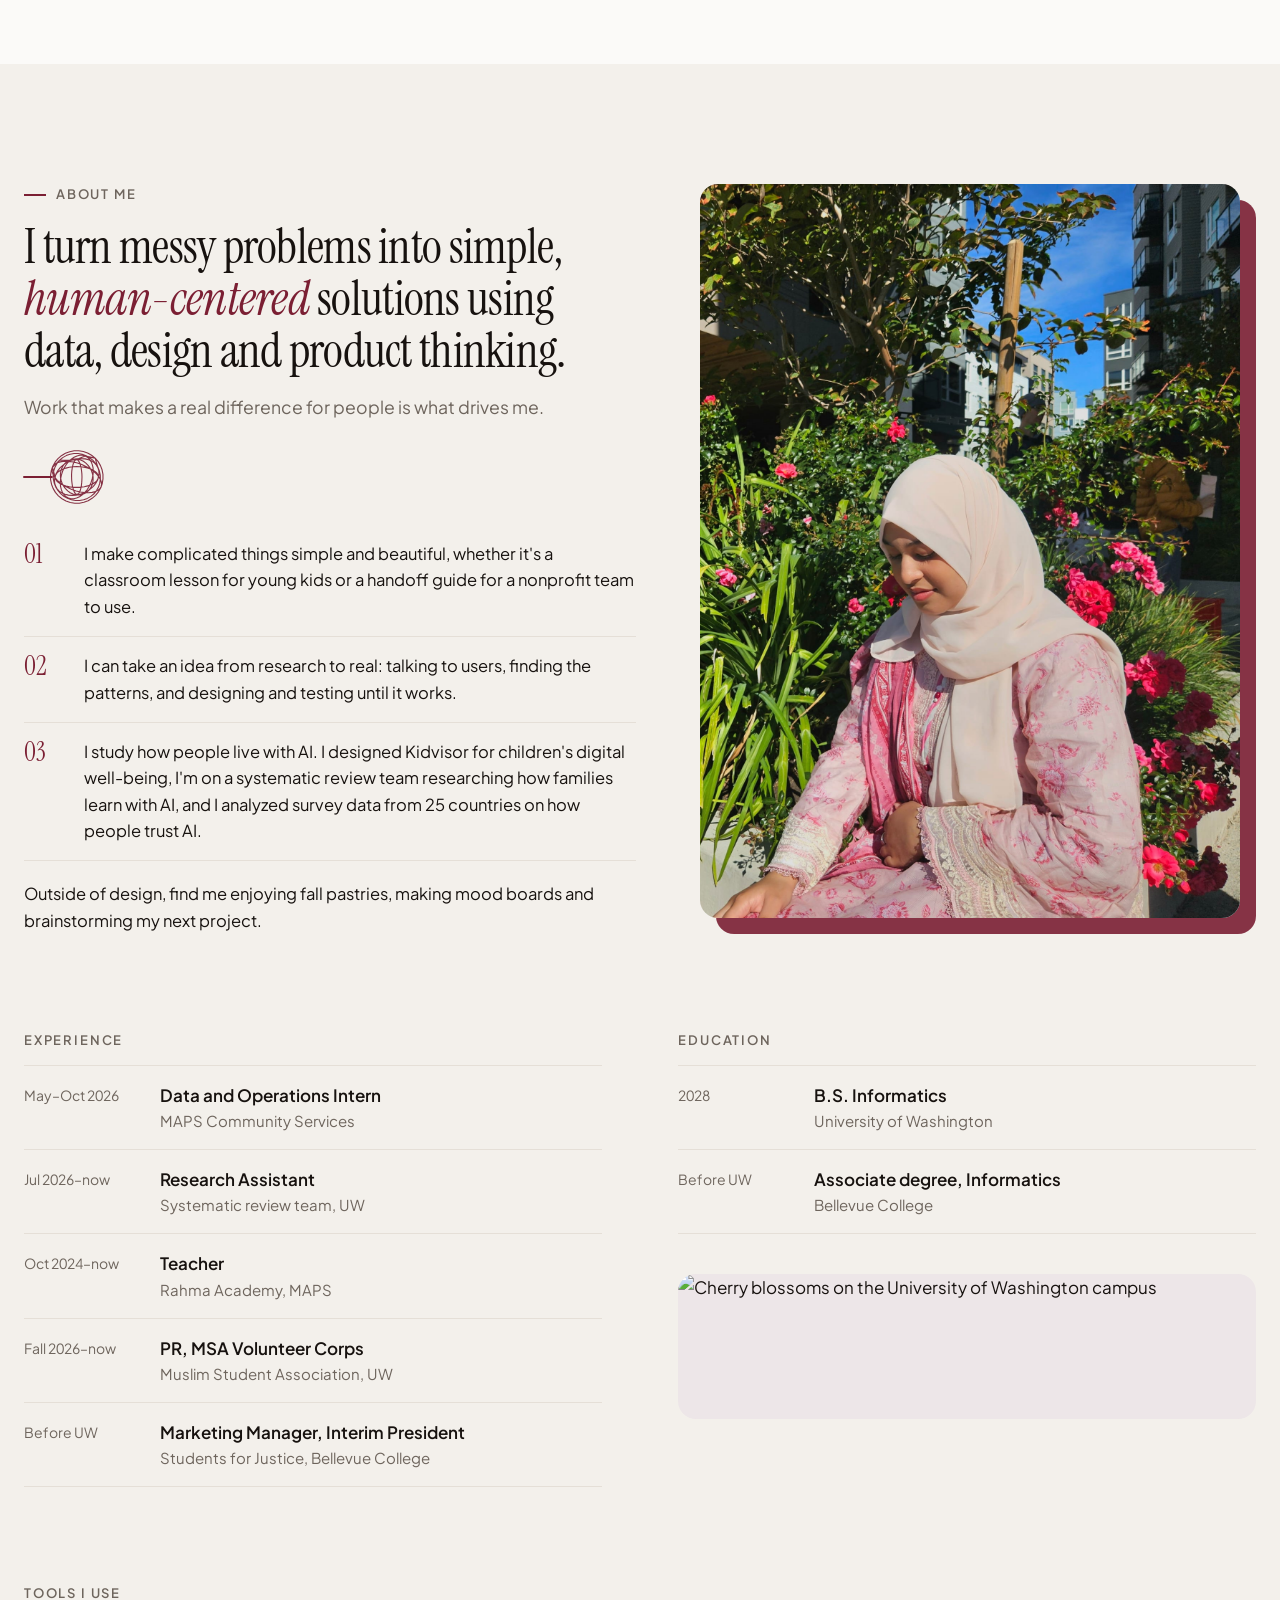
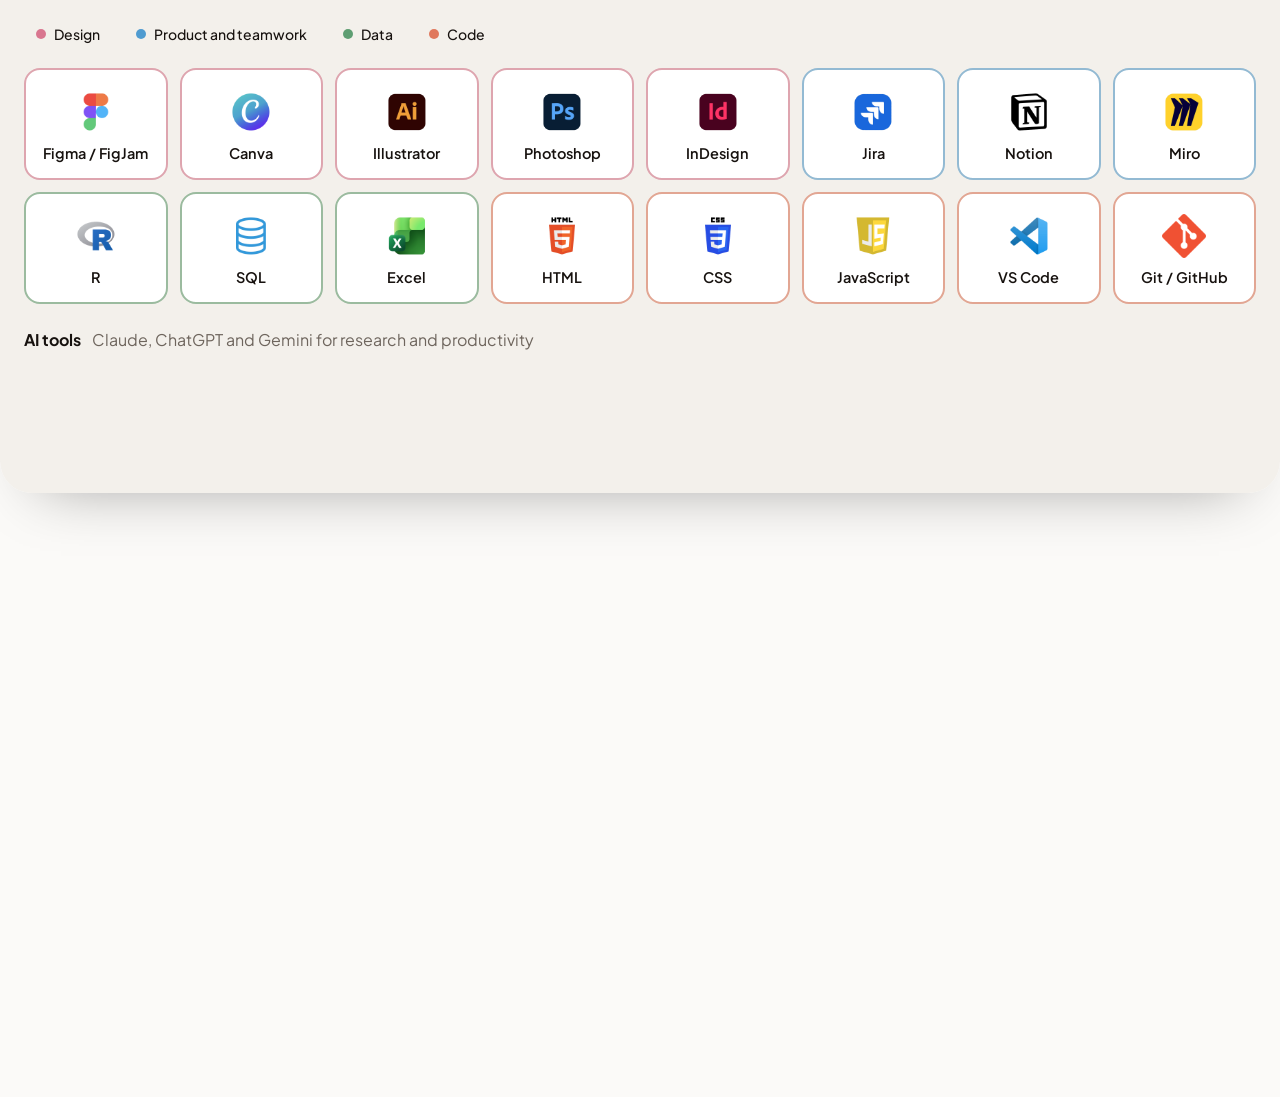
==== commit 0fdb01ca: "Add files via upload" ====
--- a/index.html
+++ b/index.html
@@ -24,10 +24,10 @@
               <svg viewBox="0 0 12 12" aria-hidden="true"><path d="M3 4.5l3 3 3-3" fill="none" stroke="currentColor" stroke-width="1.4" stroke-linecap="round" stroke-linejoin="round"/></svg>
             </button>
             <div class="menu" id="work-menu">
-              <a href="kidvisor/index.html"><i style="--c:#2BA8E0"></i><span><b>Kidvisor</b><small>UX research and design</small></span></a>
-              <a href="maps/index.html"><i style="--c:#B8321F"></i><span><b>MAPS Community Services</b><small>Data and operations</small></span></a>
-              <a href="#work" class="soon"><i style="--c:#5E9B6B"></i><span><b>GSU Course Registration</b><small>Product management · soon</small></span></a>
-              <a href="#work" class="soon"><i style="--c:#E7A3B1"></i><span><b>Reham's Cake Gallery</b><small>Web development · soon</small></span></a>
+              <a href="kidvisor/index.html"><i style="--c:#4F9BD0"></i><span><b>Kidvisor</b><small>UX research and design</small></span></a>
+              <a href="maps/index.html"><i style="--c:#E0785C"></i><span><b>MAPS Community Services</b><small>Data and operations</small></span></a>
+              <a href="#work" class="soon"><i style="--c:#5E9E72"></i><span><b>GSU Course Registration</b><small>Product management · soon</small></span></a>
+              <a href="#work" class="soon"><i style="--c:#D9768F"></i><span><b>Reham's Cake Gallery</b><small>Web development · soon</small></span></a>
               <hr>
               <a href="#research"><i class="ring"></i><span><b>Research</b><small>Questions I'm chasing</small></span></a>
             </div>
@@ -200,35 +200,40 @@
       </div>
       <div class="rail" id="rail" role="region" aria-label="Research projects" tabindex="0">
         <article class="rcard" style="--r:#7B1F33">
-          <span class="rtag">Systematic review · In progress</span>
-          <h3>How do researchers study parents, children and AI learning together?</h3>
-          <p>With a UW research team, I'm reviewing five years of studies on parent, child and AI interaction in education, and how each study frames the parent's role.</p>
-          <span class="rmeta">With Dr. Johnny Cho's team · 2026</span>
-          <button class="rmore" type="button" data-m="m-review">Learn more <span aria-hidden="true">+</span></button>
-          <!-- Swap for an image: <div class="rimg"><img src="images/research-review.jpg" alt=""></div> -->
-          <div class="rimg" aria-hidden="true"></div>
+          <!-- To use a real image, upload it as images/research/review.jpg -->
+          <div class="rimg" aria-hidden="true"><svg class="rill" viewBox="0 0 120 80"><rect x="34" y="18" width="44" height="54" rx="4"/><rect x="40" y="12" width="44" height="54" rx="4"/><rect x="46" y="6" width="44" height="54" rx="4" class="top"/><path d="M53 20h30M53 28h30M53 36h22M53 44h26" class="ln"/></svg><img src="images/research/review.jpg" alt="" loading="lazy" onerror="this.remove()"></div>
+          <div class="rbody">
+            <span class="rtag">Systematic review · In progress</span>
+            <h3>How do researchers study parents, children and AI learning together?</h3>
+            <span class="rmeta">With Dr. Johnny Cho's team · 2026</span>
+            <button class="rmore" type="button" data-m="m-review">Learn more <span aria-hidden="true">+</span></button>
+          </div>
         </article>
-        <article class="rcard" style="--r:#1E93CB">
-          <span class="rtag">UX research</span>
-          <h3>What do parents actually worry about when it comes to AI content?</h3>
-          <p>Four parent interviews and a survey showed that parents can't always tell what's AI-made, and want to understand, not just block.</p>
-          <span class="rmeta">Kidvisor · INFO 360 · 2026</span>
-          <button class="rmore" type="button" data-m="m-kidvisor">Learn more <span aria-hidden="true">+</span></button>
+        <article class="rcard" style="--r:#4F9BD0">
           <div class="rimg" aria-hidden="true"><img src="kidvisor/images/journey-map.webp" alt="" loading="lazy"></div>
+          <div class="rbody">
+            <span class="rtag">UX research</span>
+            <h3>What do parents actually worry about when it comes to AI content?</h3>
+            <span class="rmeta">INFO 360 · 2026</span>
+            <button class="rmore" type="button" data-m="m-kidvisor">Learn more <span aria-hidden="true">+</span></button>
+          </div>
         </article>
-        <article class="rcard" style="--r:#4F6B3A">
-          <span class="rtag">Data analysis in R</span>
-          <h3>Who does the world trust to regulate AI?</h3>
-          <p>Using Pew's 2025 Global Attitudes survey, I compared trust in the US, China, the EU and people's own countries, and how age relates to feelings about AI.</p>
-          <span class="rmeta">SOC 225 · 23 countries · 2026</span>
-          <button class="rmore" type="button" data-m="m-pew">Learn more <span aria-hidden="true">+</span></button>
-          <!-- Swap for an image: <div class="rimg"><img src="images/research-pew.jpg" alt=""></div> -->
-          <div class="rimg" aria-hidden="true"></div>
+        <article class="rcard" style="--r:#5E9E72">
+          <!-- To use a real image, upload it as images/research/pew.jpg -->
+          <div class="rimg" aria-hidden="true"><svg class="rill" viewBox="0 0 120 80"><circle cx="60" cy="40" r="27"/><ellipse cx="60" cy="40" rx="12" ry="27" class="ln"/><path d="M33 40h54M37 27h46M37 53h46" class="ln"/></svg><img src="images/research/pew.jpg" alt="" loading="lazy" onerror="this.remove()"></div>
+          <div class="rbody">
+            <span class="rtag">Data analysis in R</span>
+            <h3>Who does the world trust to regulate AI?</h3>
+            <span class="rmeta">SOC 225 · 2026</span>
+            <button class="rmore" type="button" data-m="m-pew">Learn more <span aria-hidden="true">+</span></button>
+          </div>
         </article>
         <article class="rcard ghost">
-          <span class="rtag">Next</span>
-          <h3>More soon.</h3>
-          <p>Writing and findings will live here as the review moves toward publication.</p>
+          <div class="rbody">
+            <span class="rtag">Next</span>
+            <h3>More soon.</h3>
+            <p>Writing and findings will live here as the review moves toward publication.</p>
+          </div>
         </article>
       </div>
       <!-- Research pop-ups -->
@@ -248,7 +253,7 @@
         </dl>
       </template>
       <template id="m-kidvisor">
-        <span class="rtag" style="--r:#1E93CB">UX research</span>
+        <span class="rtag" style="--r:#4F9BD0">UX research</span>
         <h3 id="rm-title">What do parents actually worry about when it comes to AI content?</h3>
         <dl>
           <dt>What I did</dt><dd>Four parent interviews and a survey, then an empathy map, personas and a journey map, followed by two rounds of usability testing.</dd>
@@ -258,7 +263,7 @@
         <a class="rm-link" href="kidvisor/index.html">Read the full case study →</a>
       </template>
       <template id="m-pew">
-        <span class="rtag" style="--r:#4F6B3A">Data analysis in R</span>
+        <span class="rtag" style="--r:#5E9E72">Data analysis in R</span>
         <h3 id="rm-title">Who does the world trust to regulate AI?</h3>
         <dl>
           <dt>The data</dt><dd>Pew Research Center's Spring 2025 Global Attitudes Survey, covering 25 countries, with 23 in my final analysis.</dd>
@@ -301,7 +306,7 @@
             <span class="label">About me</span>
             <h2 class="about-hook">I turn messy problems into simple, <em>human-centered</em> solutions using data, design and product thinking.</h2>
             <p class="about-sub">Work that makes a real difference for people is what drives me.</p>
-            <svg class="untangle" id="untangle" viewBox="0 0 600 70" preserveAspectRatio="none" aria-hidden="true"><path id="untangle-path"/><circle id="untangle-dot" r="5"/></svg>
+            <svg class="untangle" id="untangle" viewBox="0 0 600 70" preserveAspectRatio="none" aria-hidden="true"><path id="untangle-path"/><path id="untangle-ball"/><circle id="untangle-dot" r="5"/></svg>
             <ol class="bring">
               <li><span class="bn">01</span><p>I make complicated things simple and beautiful, whether it's a classroom lesson for young kids or a handoff guide for a nonprofit team to use.</p></li>
               <li><span class="bn">02</span><p>I can take an idea from research to real: talking to users, finding the patterns, and designing and testing until it works.</p></li>
@@ -319,10 +324,10 @@
           <div class="exp">
             <h3>Experience</h3>
             <ol>
-              <li><span class="when">2026</span><span class="what"><b>Data and Operations Intern</b>MAPS Community Services</span></li>
-              <li><span class="when">Now</span><span class="what"><b>Research Assistant</b>Systematic review team, UW</span></li>
-              <li><span class="when">Now</span><span class="what"><b>Teacher</b>Rahma Academy, MAPS</span></li>
-              <li><span class="when">Now</span><span class="what"><b>PR, MSA Volunteer Corps</b>Muslim Student Association, UW</span></li>
+              <li><span class="when">May–Oct 2026</span><span class="what"><b>Data and Operations Intern</b>MAPS Community Services</span></li>
+              <li><span class="when">Jul 2026–now</span><span class="what"><b>Research Assistant</b>Systematic review team, UW</span></li>
+              <li><span class="when">Oct 2024–now</span><span class="what"><b>Teacher</b>Rahma Academy, MAPS</span></li>
+              <li><span class="when">Fall 2026–now</span><span class="what"><b>PR, MSA Volunteer Corps</b>Muslim Student Association, UW</span></li>
               <li><span class="when">Before UW</span><span class="what"><b>Marketing Manager, Interim President</b>Students for Justice, Bellevue College</span></li>
             </ol>
           </div>
@@ -332,11 +337,8 @@
               <li><span class="when">2028</span><span class="what"><b>B.S. Informatics</b>University of Washington</span></li>
               <li><span class="when">Before UW</span><span class="what"><b>Associate degree, Informatics</b>Bellevue College</span></li>
             </ol>
-            <!-- Optional: upload a campus photo as images/me/uw.jpg and it will show here -->
-            <figure class="seattle" aria-label="Seattle, Washington">
-              <div class="rain" aria-hidden="true"></div>
-              <img src="images/me/uw.jpg" alt="University of Washington campus" onerror="this.remove()">
-              <figcaption>Seattle, WA</figcaption>
+            <figure class="uw-banner">
+              <img src="images/me/uw.jpg" alt="Cherry blossoms on the University of Washington campus" loading="lazy">
             </figure>
           </div>
         </div>
@@ -344,7 +346,6 @@
         <div class="skills">
           <h3>Tools I use</h3>
           <div class="tool-legend" id="tool-legend" role="group" aria-label="Highlight tools by category">
-            <span class="tl-hint" aria-hidden="true"><svg viewBox="0 0 24 24"><path d="M9 11V5.5a1.5 1.5 0 0 1 3 0V11m0-1.5a1.5 1.5 0 0 1 3 0V11m0-.5a1.5 1.5 0 0 1 3 0V15a6 6 0 0 1-6 6h-1a6 6 0 0 1-5-2.7L3.6 14a1.5 1.5 0 0 1 2.4-1.8L9 15" fill="none" stroke="currentColor" stroke-width="1.5" stroke-linecap="round" stroke-linejoin="round"/></svg>Hover a group</span>
             <button type="button" data-c="design" aria-pressed="false"><i></i>Design</button><button type="button" data-c="product" aria-pressed="false"><i></i>Product and teamwork</button><button type="button" data-c="data" aria-pressed="false"><i></i>Data</button><button type="button" data-c="code" aria-pressed="false"><i></i>Code</button>
           </div>
           <ul class="tools-all" id="tools-all" aria-label="Tools I use">
@@ -378,12 +379,12 @@
       <h2>Let's make something <em>good</em> together.</h2>
       <div class="email-row">
         <span id="email">adibasaadullah@gmail.com</span>
-        <button class="copy" type="button" id="copy">Copy email</button>
+        <button class="copy" type="button" id="copy"><span class="cp-label">Copy email</span></button>
       </div>
       <div class="contact-links">
         <a href="https://www.linkedin.com/in/adiba-saadullah" target="_blank" rel="noopener">LinkedIn ↗</a>
         <a href="resume.pdf">Resume ↗</a>
-        <a href="#top">Back to top ↑</a>
+        <a href="#top" class="totop"><span class="tt-ic" aria-hidden="true">↑</span>Back to top</a>
       </div>
       <div class="foot">
         <span>© <span id="year">2026</span> Adiba Saadullah</span>
@@ -439,12 +440,18 @@
     function flip() {
       if (busy) return; busy = true;
       var top = cards[idx];
-      idx = (idx + 1) % cards.length;
-      layout();                       // the other cards move forward
-      top.style.zIndex = cards.length + 1;
-      top.classList.add('shuffle');   // the top card slides out, then tucks in at the back
-      setTimeout(function () { top.style.zIndex = 0; }, 340);
-      setTimeout(function () { top.classList.remove('shuffle'); layout(); busy = false; }, 760);
+      top.classList.add('out');           // slides off to the right and fades
+      setTimeout(function () {
+        top.style.transition = 'none';    // move it to the back while invisible
+        top.classList.remove('out');
+        idx = (idx + 1) % cards.length;
+        layout();
+        top.style.opacity = '0';
+        void top.offsetWidth;
+        top.style.transition = '';
+        top.style.opacity = '';           // then fade it in at the back
+        setTimeout(function () { busy = false; }, 200);
+      }, 400);
     }
     stack.addEventListener('click', flip);
     stack.addEventListener('keydown', function (e) { if (e.key === 'Enter' || e.key === ' ') { e.preventDefault(); flip(); } });
@@ -475,14 +482,17 @@
       b.addEventListener('click', function () { rail.scrollBy({ left: +b.dataset.dir * rail.clientWidth * 0.6, behavior: 'smooth' }); });
     });
 
-    // Playground hover preview
+    // Playground preview (click or tap)
     var pvs = document.querySelectorAll('.pv');
-    function show(k) { pvs.forEach(function (p) { p.classList.toggle('on', p.dataset.k === k); }); }
+    function show(k) {
+      pvs.forEach(function (p) { p.classList.toggle('on', p.dataset.k === k); });
+      document.querySelectorAll('.play-list li').forEach(function (li) { var on = li.dataset.k === k; li.classList.toggle('active', on); li.setAttribute('aria-pressed', String(on)); });
+    }
     document.querySelectorAll('.play-list li').forEach(function (li) {
       li.tabIndex = 0;
-      li.addEventListener('mouseenter', function () { show(li.dataset.k); });
-      li.addEventListener('focus', function () { show(li.dataset.k); });
+      li.setAttribute('role', 'button');
       li.addEventListener('click', function () { show(li.dataset.k); });
+      li.addEventListener('keydown', function (e) { if (e.key === 'Enter' || e.key === ' ') { e.preventDefault(); show(li.dataset.k); } });
     });
     show('posters');
     document.querySelectorAll('.pc-link').forEach(function (a) {
@@ -493,7 +503,11 @@
     var copyBtn = document.getElementById('copy');
     copyBtn.addEventListener('click', function () {
       var text = document.getElementById('email').textContent;
-      var done = function () { copyBtn.textContent = 'Copied'; setTimeout(function () { copyBtn.textContent = 'Copy email'; }, 1600); };
+      var lbl = copyBtn.querySelector('.cp-label');
+      var done = function () {
+        copyBtn.classList.add('copied'); lbl.innerHTML = '<svg viewBox="0 0 24 24" aria-hidden="true"><path d="M5 12.5l4.5 4.5L19 7.5"/></svg>Copied';
+        setTimeout(function () { copyBtn.classList.remove('copied'); lbl.textContent = 'Copy email'; }, 1800);
+      };
       if (navigator.clipboard) navigator.clipboard.writeText(text).then(done, done); else done();
     });
     document.getElementById('year').textContent = new Date().getFullYear();
@@ -533,38 +547,54 @@
     function prog() { var h = document.documentElement.scrollHeight - innerHeight; bar.style.transform = 'scaleX(' + (h > 0 ? scrollY / h : 0) + ')'; }
     addEventListener('scroll', prog, { passive: true }); prog();
 
-    // Messy to simple: a tangled line that straightens as you scroll
-    var un = document.getElementById('untangle'), unPath = document.getElementById('untangle-path'), unDot = document.getElementById('untangle-dot');
-    function drawLine(p) {
-      var W = 600, H = 70, N = 520, d = '', A = 24 * (1 - p);
-      for (var i = 0; i <= N; i++) {
-        var t = i / N, k = t * Math.PI * 2 * 17;
-        var amp = A * (0.5 + 0.5 * Math.abs(Math.sin(t * 5.1 + 0.6))) * Math.min(1, (1 - t) / .06, t / .03 + .2);
-        var x = 6 + t * (W - 18) - amp * (Math.sin(k) * 0.85 + 0.35 * Math.sin(k * 0.43 + 2));
-        var y = H / 2 + amp * (Math.cos(k) * 0.75 + 0.3 * Math.sin(k * 1.63 + 1));
-        d += (i ? ' L' : 'M') + x.toFixed(1) + ' ' + y.toFixed(1);
+    // Messy to simple: a tangled ball of thread rolls right and unravels into a straight line
+    var un = document.getElementById('untangle'), unPath = document.getElementById('untangle-path'), unBall = document.getElementById('untangle-ball');
+    var unDot = document.getElementById('untangle-dot'); if (unDot) unDot.remove();
+    var unW = 600, unH = 64, unE = 0;
+    function drawYarn(e) {
+      unE = e;
+      var cy = unH / 2, R = 27, r = R * Math.pow(1 - e, 0.6);
+      var cx = R + 2 + e * (unW - R - 2);
+      var d = 'M0 ' + cy + ' L' + Math.max(0, cx - r * 0.95).toFixed(1) + ' ' + cy;
+      if (r > 0.6) {
+        var roll = cx / R * 1.6, loops = 8, bd = '';
+        for (var k = 0; k < loops; k++) {
+          var rot = roll + k * Math.PI / loops, flat = 0.15 + 0.85 * Math.abs(Math.sin(k * 2.3 + 0.4)), rr = r * (0.82 + 0.18 * Math.sin(k * 1.3));
+          for (var j = 0; j <= 36; j++) {
+            var t = j / 36 * Math.PI * 2;
+            var ex = rr * Math.cos(t), ey = rr * flat * Math.sin(t);
+            var x = cx + ex * Math.cos(rot) - ey * Math.sin(rot);
+            var y = cy + ex * Math.sin(rot) + ey * Math.cos(rot);
+            bd += (bd ? ' L' : 'M') + x.toFixed(1) + ' ' + y.toFixed(1);
+          }
+        }
       }
       unPath.setAttribute('d', d);
-      unDot.setAttribute('cx', W - 10); unDot.setAttribute('cy', H / 2);
-      un.style.setProperty('--u', p.toFixed(3));
-    }
-    drawLine(reduce ? 1 : 0);
+      unBall.setAttribute('d', r > 0.6 ? bd : '');
+    }
+    function sizeYarn() {
+      unW = Math.max(200, Math.round(un.getBoundingClientRect().width));
+      un.setAttribute('viewBox', '0 0 ' + unW + ' ' + unH);
+      drawYarn(unE);
+    }
+    un.setAttribute('preserveAspectRatio', 'xMinYMid meet');
+    sizeYarn(); addEventListener('resize', sizeYarn);
     if (!reduce && 'IntersectionObserver' in window) {
       var uo = new IntersectionObserver(function (es) {
         if (!es[0].isIntersecting) return;
         uo.disconnect();
-        var start = null, dur = 2600;
+        var start = null, dur = 2800;
         setTimeout(function () {
           requestAnimationFrame(function step(ts) {
             if (start === null) start = ts;
-            var k = Math.min((ts - start) / dur, 1), e = k < .5 ? 4 * k * k * k : 1 - Math.pow(-2 * k + 2, 3) / 2;
-            drawLine(e);
+            var k = Math.min((ts - start) / dur, 1), ease = k < .5 ? 2 * k * k : 1 - Math.pow(-2 * k + 2, 2) / 2;
+            drawYarn(ease);
             if (k < 1) requestAnimationFrame(step);
           });
-        }, 350);
+        }, 700);
       }, { threshold: 1 });
       uo.observe(un);
-    } else { drawLine(1); }
+    } else { drawYarn(1); }
 
     // Headline reveals: words rise into place
     var heads = document.querySelectorAll('.sec-head h2, .about-hook');
@@ -587,19 +617,6 @@
       heads.forEach(function (h) { ho.observe(h); });
     } else { heads.forEach(function (h) { h.classList.add('up'); }); }
 
-    // Magnetic buttons
-    if (matchMedia('(pointer: fine)').matches && !reduce) {
-      document.querySelectorAll('.hero-actions .btn, .nav .btn').forEach(function (btn) {
-        btn.classList.add('magnet');
-        btn.addEventListener('mousemove', function (e) {
-          var r = btn.getBoundingClientRect();
-          var x = e.clientX - (r.left + r.width / 2), y = e.clientY - (r.top + r.height / 2);
-          btn.style.transform = 'translate(' + x * 0.28 + 'px,' + y * 0.38 + 'px)';
-        });
-        btn.addEventListener('mouseleave', function () { btn.style.transform = ''; });
-      });
-    }
-
     // Suggest dark mode the first time someone reaches the bottom
     var seen = false; try { seen = localStorage.getItem('as-dark-tip') === '1'; } catch (e) {}
     function atBottom() {
@@ -607,24 +624,48 @@
       seen = true; removeEventListener('scroll', atBottom);
       try { localStorage.setItem('as-dark-tip', '1'); } catch (e) {}
       if (root.getAttribute('data-theme') === 'dark') return;
-      var tip = document.createElement('div');
-      tip.className = 'dark-tip'; tip.setAttribute('role', 'status');
-      tip.innerHTML = '<span>Psst, this site looks even better in dark mode.</span><button type="button" class="dt-try">Try it</button><button type="button" class="dt-x" aria-label="Dismiss">×</button>';
+      var tip = document.createElement('button');
+      tip.type = 'button'; tip.className = 'try-me'; tip.setAttribute('aria-label', 'Try dark mode');
+      tip.innerHTML = '<svg viewBox="0 0 40 28" aria-hidden="true"><path d="M4 24 C 12 24, 24 20, 32 6"/><path d="M26 7 L 32 5 L 33 11"/></svg><span>try me</span>';
       document.body.appendChild(tip);
       var r = themeBtn.getBoundingClientRect();
-      if (innerWidth > 640) {
-        tip.style.right = Math.max(16, innerWidth - r.right - 10) + 'px';
-        tip.style.setProperty('--arrow', (r.width / 2 + 4) + 'px');
+      tip.style.left = (r.left + r.width / 2 - 70) + 'px';
+      tip.style.top = (r.bottom + 4) + 'px';
+      requestAnimationFrame(function () { tip.classList.add('show'); });
+      var done = function () { tip.classList.remove('show'); setTimeout(function () { tip.remove(); }, 500); };
+      tip.addEventListener('click', function () { themeBtn.click(); });
+      themeBtn.addEventListener('click', done, { once: true });
+      setTimeout(done, 7000);
+    }
+    if (!seen) addEventListener('scroll', atBottom, { passive: true });
+
+    // Work deck: gently settle on the nearest card when scrolling stops
+    (function () {
+      var deck = document.querySelector('.deck'); if (!deck || reduce) return;
+      var cardsW = Array.prototype.slice.call(deck.querySelectorAll('.pcase')), stops = [], t, snapping = false;
+      function measure() {
+        stops = [];
+        if (innerWidth <= 900) return;
+        var gap = parseFloat(getComputedStyle(deck).rowGap) || 0;
+        var y = deck.getBoundingClientRect().top + scrollY;
+        cardsW.forEach(function (c) { stops.push(Math.round(y - (parseFloat(getComputedStyle(c).top) || 0))); y += c.offsetHeight + gap; });
       }
-      themeBtn.classList.add('pulse');
-      requestAnimationFrame(function () { tip.classList.add('show'); });
-      var done = function () { tip.classList.remove('show'); themeBtn.classList.remove('pulse'); setTimeout(function () { tip.remove(); }, 400); };
-      tip.querySelector('.dt-try').addEventListener('click', function () { themeBtn.click(); done(); });
-      tip.querySelector('.dt-x').addEventListener('click', done);
-      themeBtn.addEventListener('click', done, { once: true });
-      setTimeout(done, 9000);
-    }
-    if (!seen) addEventListener('scroll', atBottom, { passive: true });
+      measure(); addEventListener('resize', measure); addEventListener('load', measure);
+      addEventListener('scroll', function () {
+        if (snapping || !stops.length) return;
+        clearTimeout(t);
+        t = setTimeout(function () {
+          measure();
+          var best = null;
+          stops.forEach(function (s) { if (best === null || Math.abs(s - scrollY) < Math.abs(best - scrollY)) best = s; });
+          var dist = Math.abs(best - scrollY);
+          if (dist > 2 && dist < innerHeight * 0.42) {
+            snapping = true; scrollTo({ top: best, behavior: 'smooth' });
+            setTimeout(function () { snapping = false; }, 700);
+          }
+        }, 140);
+      }, { passive: true });
+    })();
 
     // Reveal on scroll
     if ('IntersectionObserver' in window && !matchMedia('(prefers-reduced-motion: reduce)').matches) {
--- a/home.css
+++ b/home.css
@@ -377,7 +377,7 @@
 .hero-text > *:nth-child(4) { animation-delay: .24s; }
 .stack-wrap { animation: rise 1s .2s var(--ease) both; }
 @media (prefers-reduced-motion: reduce) {
-  *, *::before, *::after { animation: none !important; transition: none !important; scroll-behavior: auto !important; }
+  *, *::before, *::after { animation: none !important; transition-property: opacity, color, background-color, border-color !important; transition-duration: .3s !important; scroll-behavior: auto !important; }
   .pcase { transform: none !important; filter: none !important; }
 }
 
@@ -745,3 +745,88 @@
 @keyframes pulse { 0% { box-shadow: 0 0 0 0 color-mix(in srgb, var(--accent) 55%, transparent); } 100% { box-shadow: 0 0 0 14px transparent; } }
 @media (max-width: 640px) { .dark-tip { left: 16px; right: 16px; border-radius: 18px; } .dark-tip::before { right: 22px; } }
 @media (prefers-reduced-motion: reduce) { .rain, .tl-hint svg, .theme.pulse { animation: none; } }
+
+/* =========================================================
+   v11
+   ========================================================= */
+/* Brand accents used everywhere */
+:root { --sky: #4F9BD0; --coral: #E0785C; --sage: #5E9E72; --rose: #D9768F; }
+[data-c="design"] { --cc: var(--rose); }
+[data-c="product"] { --cc: var(--sky); }
+[data-c="data"] { --cc: var(--sage); }
+[data-c="code"] { --cc: var(--coral); }
+
+/* Flip: slide a little to the right, then fade in at the back */
+.pcard.out { transform: translate(38%, 10px) rotate(9deg); opacity: 0; transition: transform .4s cubic-bezier(.4,0,.7,.4), opacity .34s ease-in; }
+@media (prefers-reduced-motion: reduce) { .pcard.out { transform: none; } }
+
+/* Ticker: very slightly bigger */
+.ticker-track span { font-size: clamp(23px, 2.42vw, 38px); }
+
+/* Work deck: a bit faster */
+.deck { gap: 34vh; }
+@media (max-width: 900px) { .deck { gap: 24px; } }
+
+/* Research cards: image on top, question, meta, button */
+.rcard { padding: 0; gap: 0; min-height: 0; }
+.rcard::before { z-index: 2; height: 5px; }
+.rimg { order: -1; margin: 0; height: 170px; background: color-mix(in srgb, var(--r) 14%, var(--card)); display: grid; place-items: center; }
+.rimg::before { display: none; }
+.rimg img { position: absolute; inset: 0; opacity: 1; filter: none; object-position: center top; }
+.rcard:hover .rimg img { opacity: 1; }
+.rill { width: 46%; height: auto; }
+.rill rect, .rill circle { fill: color-mix(in srgb, var(--r) 20%, var(--card)); stroke: var(--r); stroke-width: 1.4; }
+.rill rect.top { fill: var(--card); }
+.rill .ln { fill: none; stroke: var(--r); stroke-width: 1.4; stroke-linecap: round; opacity: .7; }
+.rbody { padding: 22px 26px 26px; display: flex; flex-direction: column; gap: 12px; flex: 1; }
+.rcard h3 { font-size: 20px; }
+.rcard .rmeta { margin-top: auto; padding-top: 4px; }
+.rmore { margin-top: 4px; background: var(--r); color: #fff; border-color: var(--r); }
+.rmore:hover { color: #fff; border-color: var(--r); background: color-mix(in srgb, var(--r) 82%, #000); }
+.rcard.ghost .rbody { padding: 30px 26px; }
+.rcard.ghost { padding-bottom: 0; }
+@media (max-width: 640px) { .rimg { margin: 0; height: 150px; } .rbody { padding: 20px 22px 22px; } }
+
+/* Playground: active item */
+.play-list li.active .pl-t { color: var(--accent); font-style: italic; }
+.play-list li.active { padding-left: 22px; }
+.play-list li.active::before { content: ""; position: absolute; left: 4px; top: 50%; width: 8px; height: 8px; margin-top: -4px; border-radius: 50%; background: var(--accent); }
+.play-list li { position: relative; }
+
+/* About: yarn line is the divider, bigger hook */
+.about-hook { font-size: clamp(34px, 3.75vw, 56px); }
+.about-sub { font-size: clamp(17px, 1.38vw, 20px); }
+.untangle { height: 64px; margin: 8px 0 10px; display: block; }
+.untangle path { stroke-width: 2; opacity: 1; }
+.bring { border-top: 0; }
+.bring li:first-child { padding-top: 6px; }
+
+/* UW banner under Education */
+.uw-banner { margin: 40px 0 0; border-radius: var(--r-md); overflow: hidden; aspect-ratio: 4 / 1; background: #EDE6E8; }
+.uw-banner img { width: 100%; height: 100%; object-fit: cover; display: block; }
+
+/* Tools legend: no outline, a soft tint instead */
+.tool-legend button { border: 0; background: transparent; padding: 7px 14px 7px 12px; }
+.tool-legend button:hover, .tool-legend button:focus-visible, .tool-legend button[aria-pressed="true"] { background: color-mix(in srgb, var(--cc) 16%, transparent); }
+.tool-legend i { width: 10px; height: 10px; }
+
+/* "try me" for dark mode */
+.try-me { position: fixed; z-index: 60; display: flex; align-items: flex-start; gap: 2px; background: none; border: 0; padding: 0; cursor: pointer; color: var(--accent); font-family: var(--serif); font-style: italic; font-size: 19px; opacity: 0; transform: translateY(-4px); transition: opacity .5s var(--ease), transform .5s var(--ease); }
+.try-me.show { opacity: 1; transform: none; }
+.try-me svg { width: 36px; height: 26px; margin-top: -2px; order: 2; }
+.try-me svg path { fill: none; stroke: currentColor; stroke-width: 1.6; stroke-linecap: round; stroke-linejoin: round; }
+.try-me span { margin-top: 14px; }
+.try-me:hover { color: var(--ink); }
+
+/* Back to top: a little more noticeable */
+.contact-links { align-items: center; }
+.totop { display: inline-flex; align-items: center; gap: 10px; padding: 8px 18px 8px 8px; border: 1px solid rgba(244,239,233,.28); border-radius: 999px; }
+.tt-ic { width: 30px; height: 30px; border-radius: 50%; display: grid; place-items: center; background: #F4EFE9; color: #17120F; font-size: 15px; transition: transform .3s var(--ease); }
+.totop:hover { border-color: #E58C9C; }
+.totop:hover .tt-ic { transform: translateY(-3px); background: #E58C9C; }
+
+/* Copy email: checkmark state */
+.copy .cp-label { display: inline-flex; align-items: center; gap: 6px; }
+.copy svg { width: 16px; height: 16px; fill: none; stroke: currentColor; stroke-width: 2.4; stroke-linecap: round; stroke-linejoin: round; stroke-dasharray: 24; stroke-dashoffset: 24; animation: draw .4s .05s ease-out forwards; }
+.copy.copied { background: #9FD4AE; }
+#untangle-ball { fill: none; stroke: var(--accent); stroke-width: 1.1; stroke-linejoin: round; opacity: .9; }
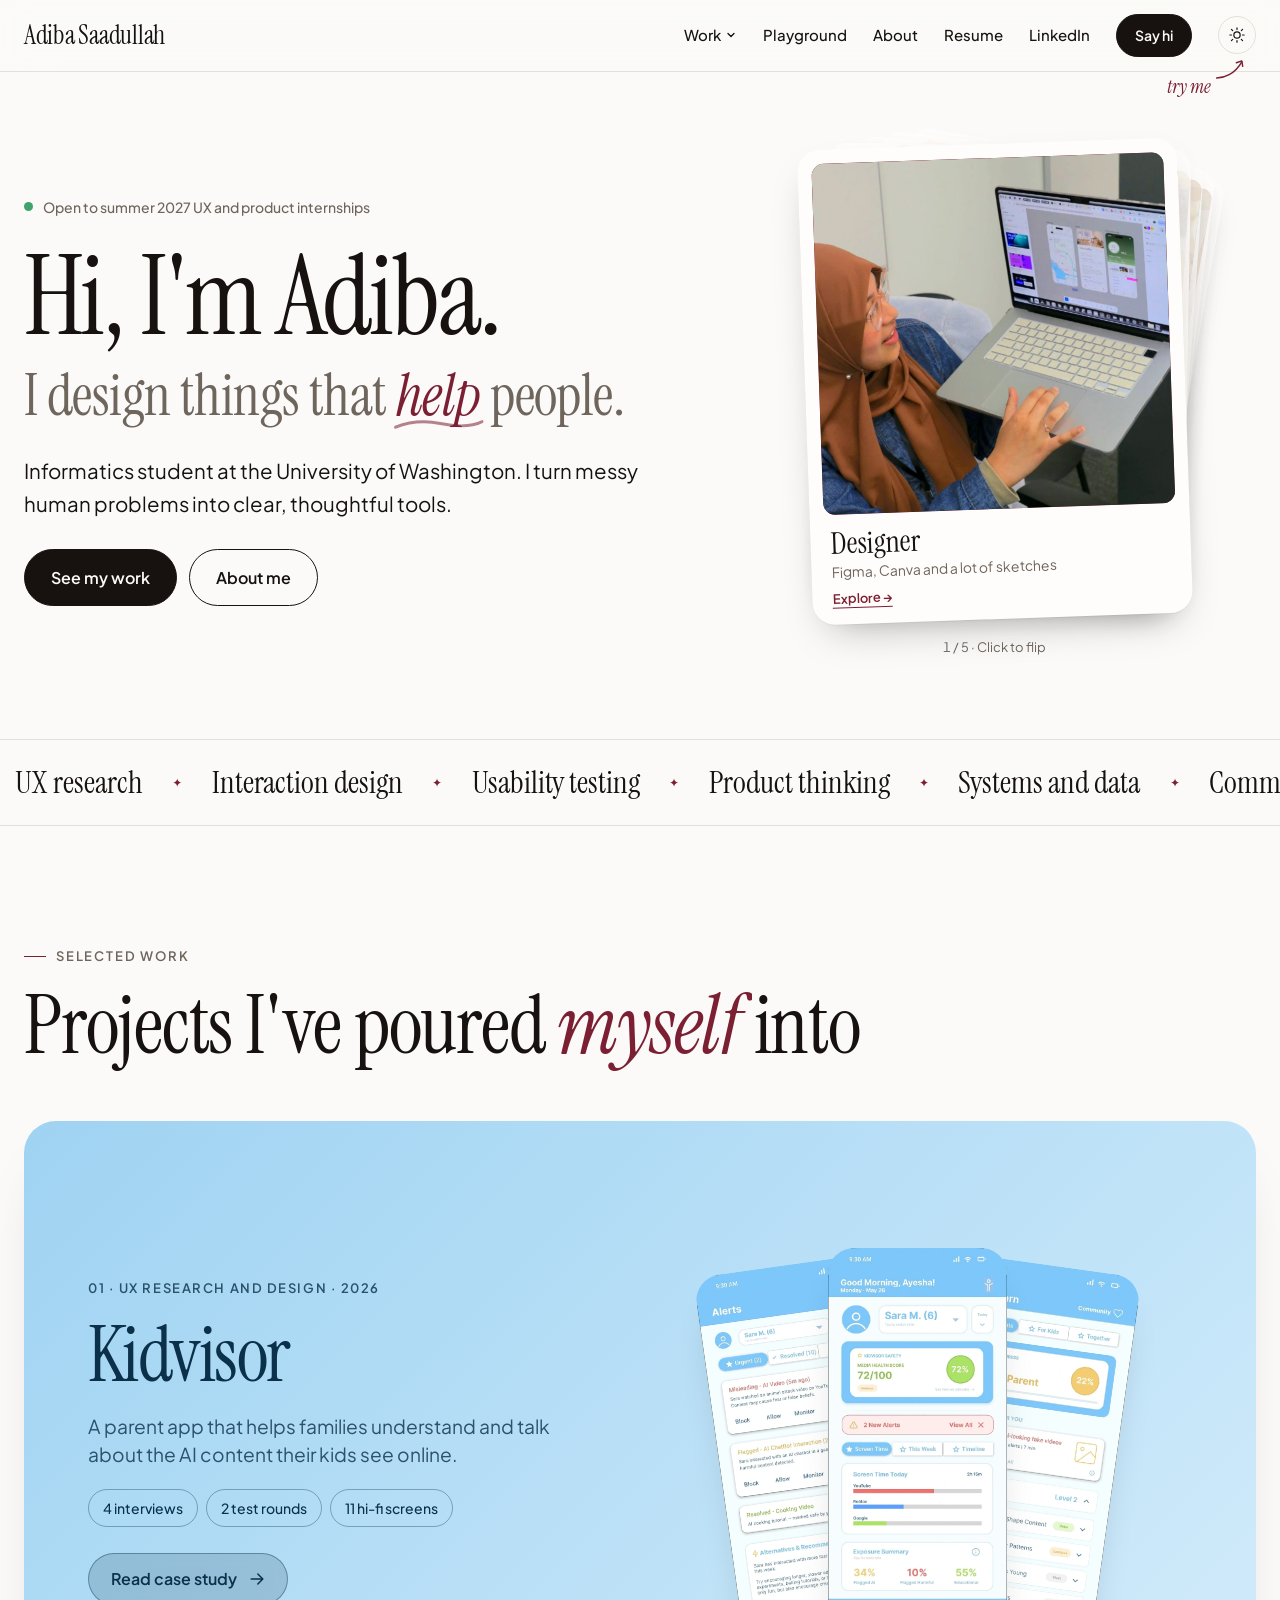
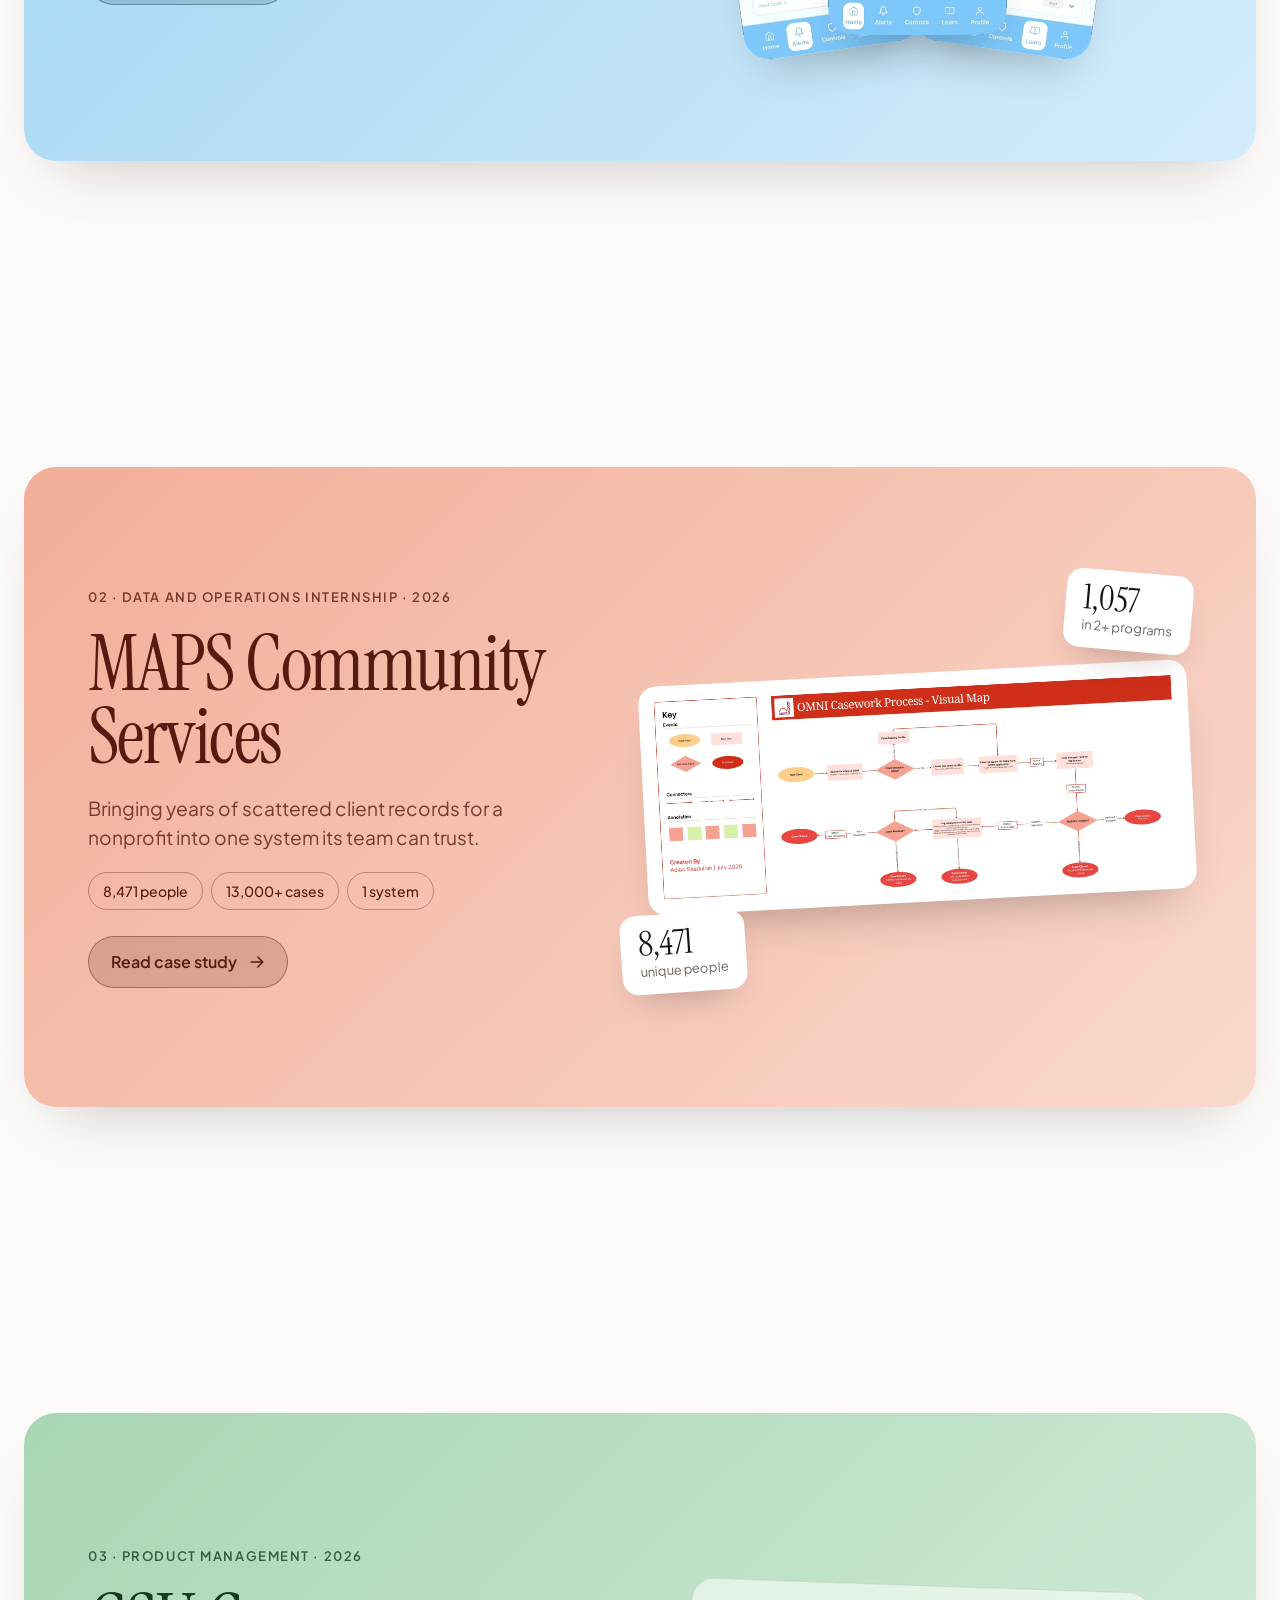
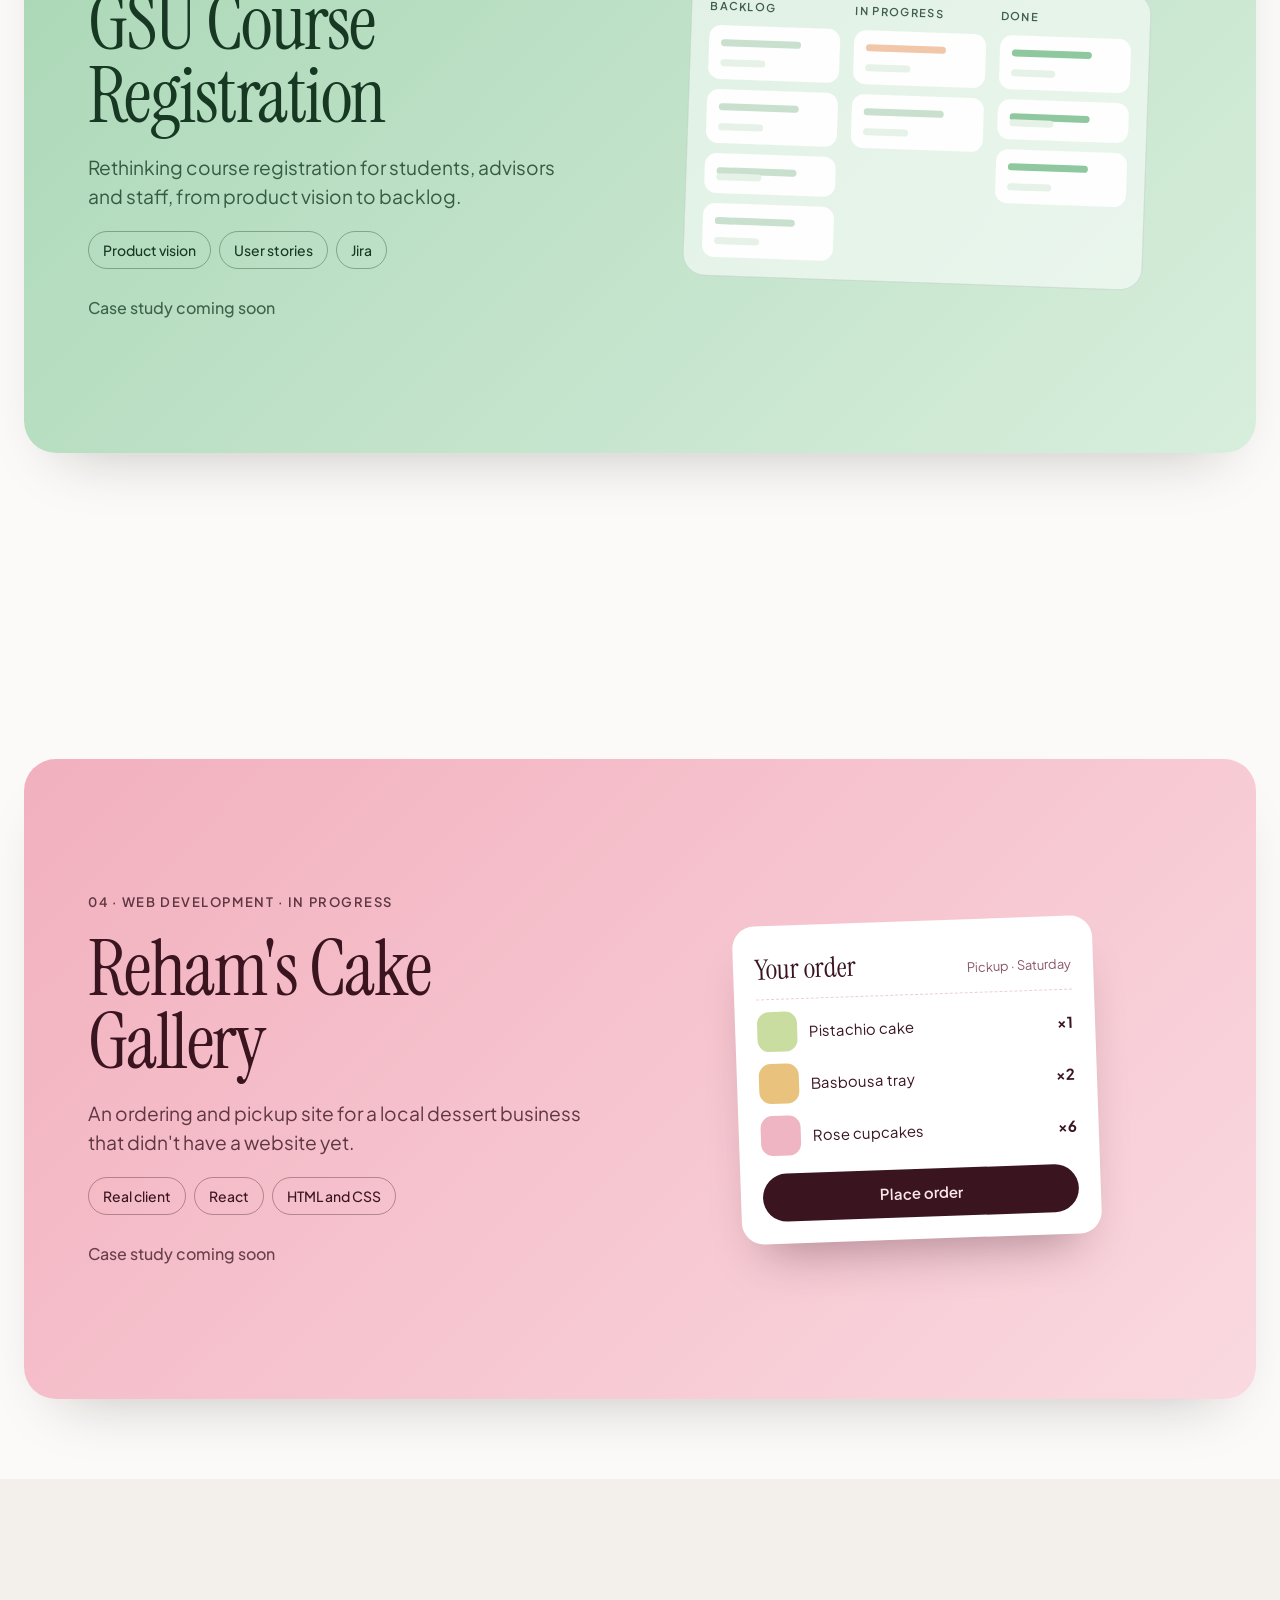
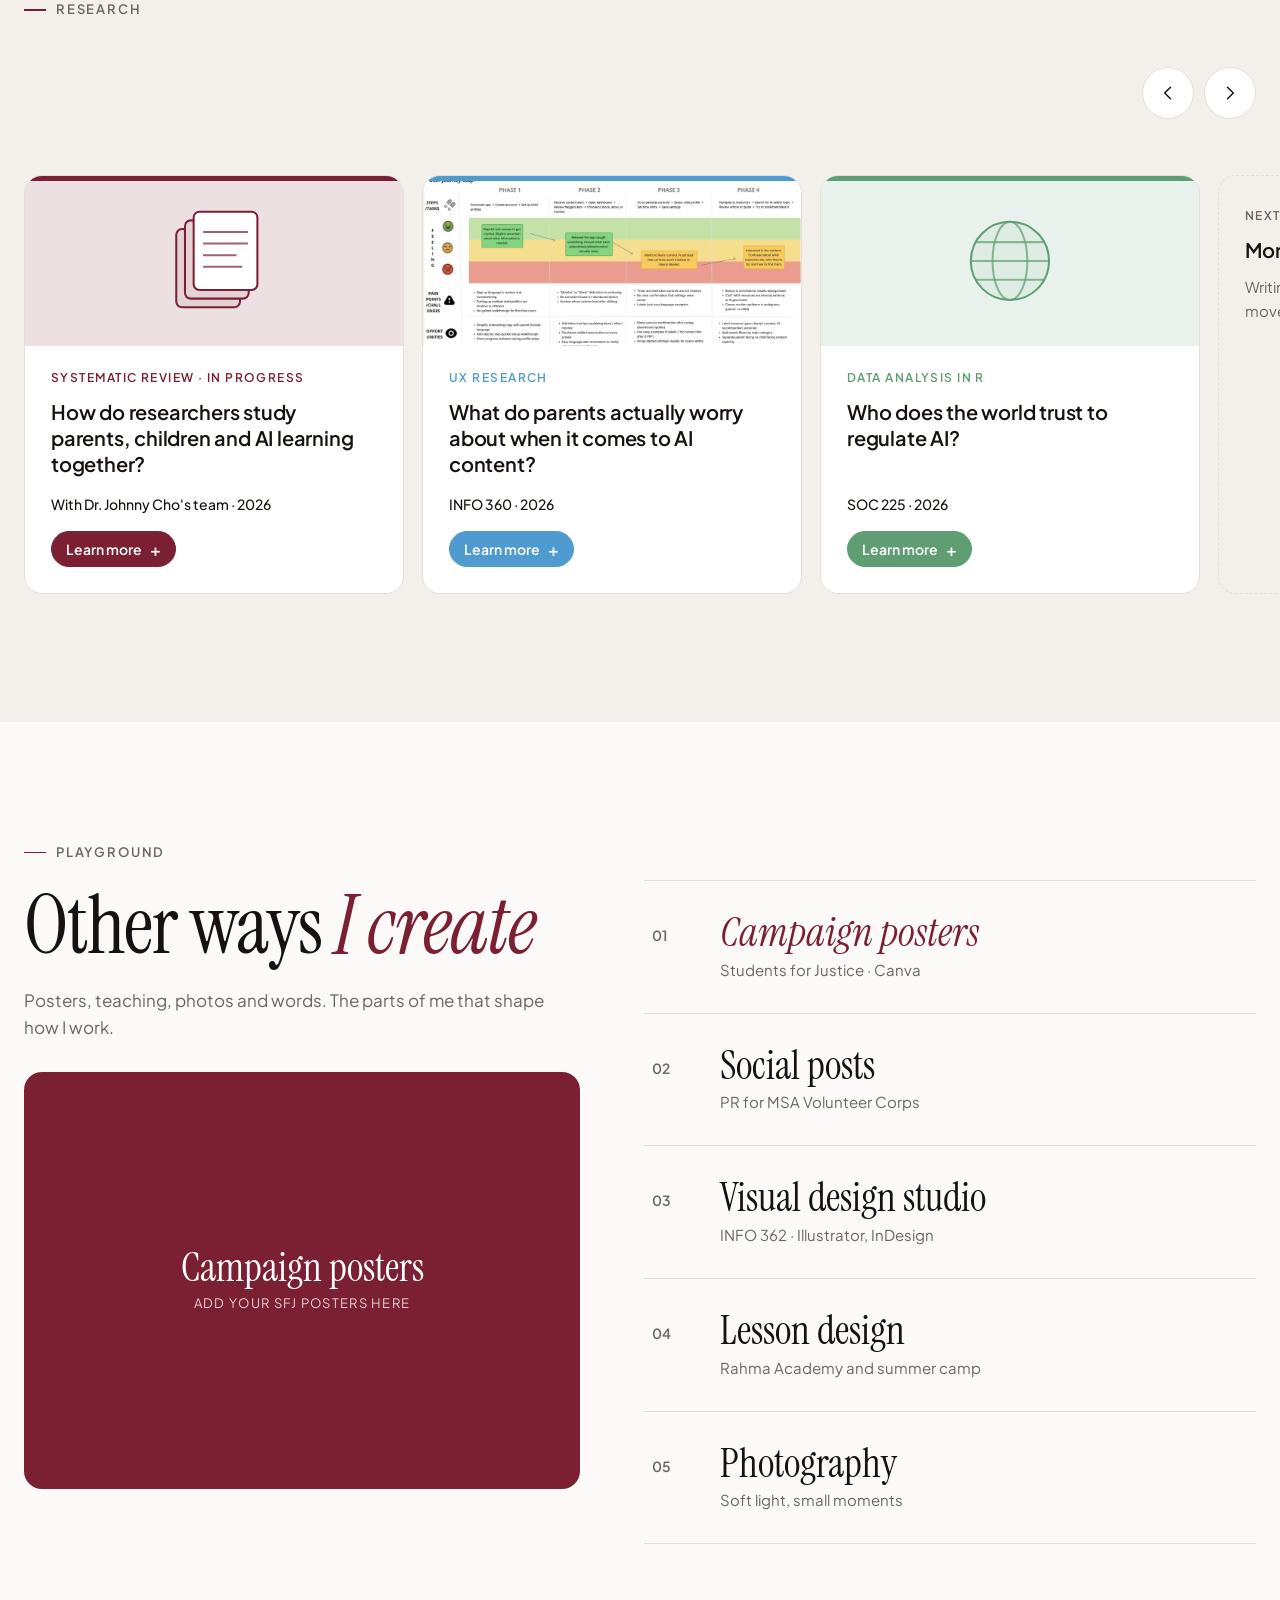
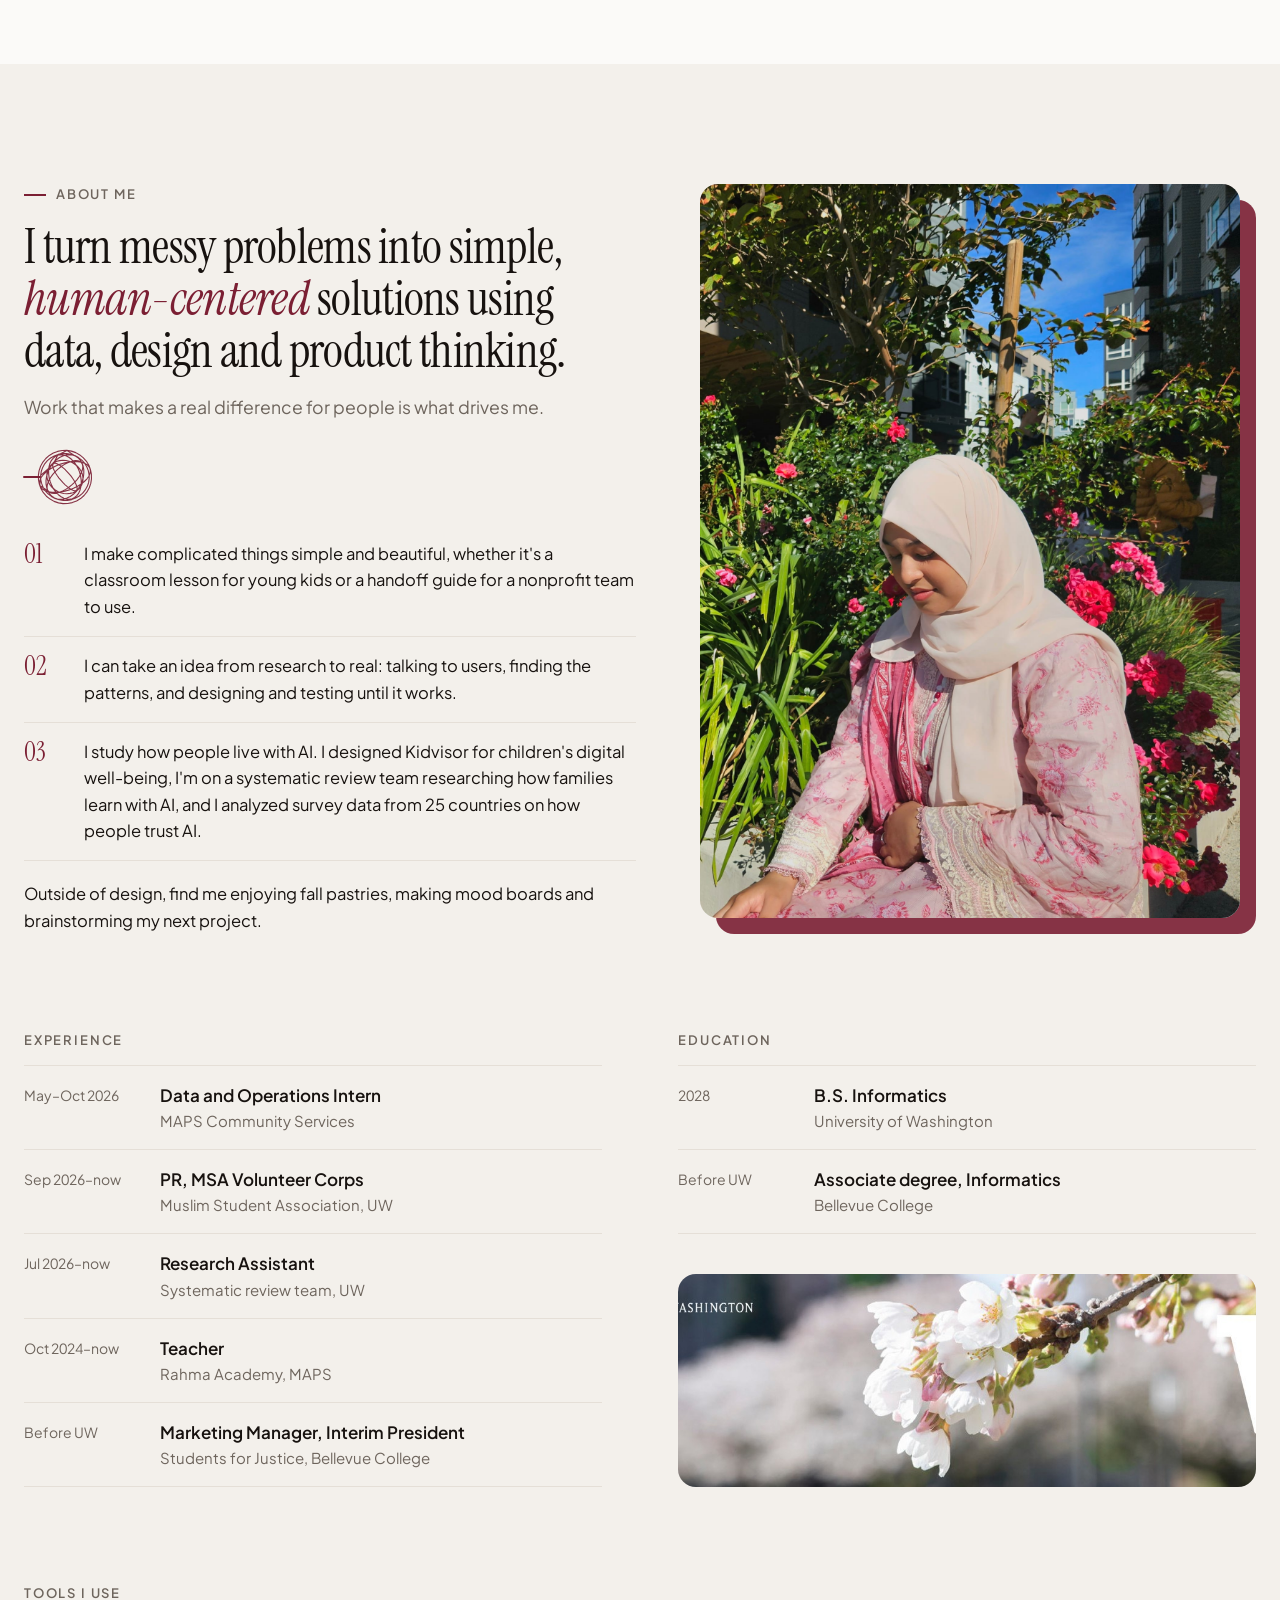
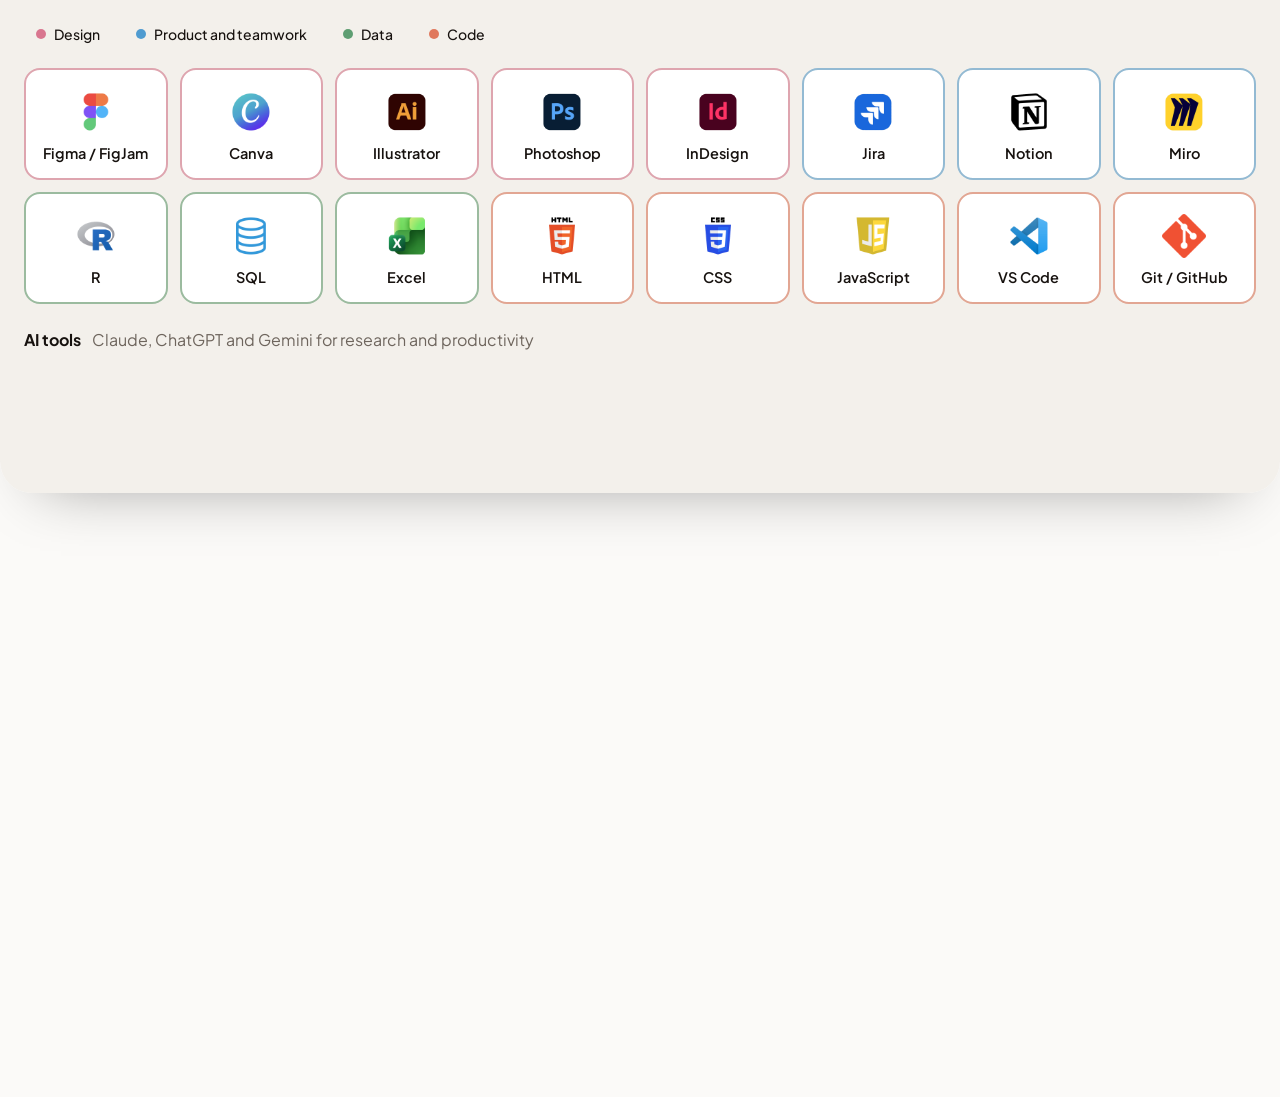
==== commit 298bddaa: "Add files via upload" ====
--- a/index.html
+++ b/index.html
@@ -279,8 +279,8 @@
         <div class="play-intro">
           <span class="label">Playground</span>
           <h2>Other ways <em>I create</em></h2>
-          <p>Posters, teaching, photos and words. The parts of me that don't fit neatly on a resume, but shape how I work.</p>
-          <div class="preview" id="preview" aria-hidden="true">
+          <p>Posters, teaching, photos and words. The parts of me that shape how I work.</p>
+          <div class="preview" id="preview" role="region" aria-label="Playground preview">
             <div class="pv" data-k="posters" style="--p:#7B1F33"><b>Campaign posters</b><span>Add your SFJ posters here</span></div>
             <div class="pv" data-k="msa" style="--p:#2F5D50"><b>Social posts</b><span>Add your MSA posts here</span></div>
             <div class="pv" data-k="visual" style="--p:#C9A27A"><b>Visual design</b><span>Add your INFO 362 work here</span></div>
@@ -306,7 +306,7 @@
             <span class="label">About me</span>
             <h2 class="about-hook">I turn messy problems into simple, <em>human-centered</em> solutions using data, design and product thinking.</h2>
             <p class="about-sub">Work that makes a real difference for people is what drives me.</p>
-            <svg class="untangle" id="untangle" viewBox="0 0 600 70" preserveAspectRatio="none" aria-hidden="true"><path id="untangle-path"/><path id="untangle-ball"/><circle id="untangle-dot" r="5"/></svg>
+            <svg class="untangle" id="untangle" role="button" tabindex="0" aria-label="Replay the unraveling thread animation" viewBox="0 0 600 70" preserveAspectRatio="none" aria-hidden="true"><path id="untangle-path"/><path id="untangle-ball"/><circle id="untangle-dot" r="5"/></svg>
             <ol class="bring">
               <li><span class="bn">01</span><p>I make complicated things simple and beautiful, whether it's a classroom lesson for young kids or a handoff guide for a nonprofit team to use.</p></li>
               <li><span class="bn">02</span><p>I can take an idea from research to real: talking to users, finding the patterns, and designing and testing until it works.</p></li>
@@ -325,9 +325,9 @@
             <h3>Experience</h3>
             <ol>
               <li><span class="when">May–Oct 2026</span><span class="what"><b>Data and Operations Intern</b>MAPS Community Services</span></li>
+              <li><span class="when">Sep 2026–now</span><span class="what"><b>PR, MSA Volunteer Corps</b>Muslim Student Association, UW</span></li>
               <li><span class="when">Jul 2026–now</span><span class="what"><b>Research Assistant</b>Systematic review team, UW</span></li>
               <li><span class="when">Oct 2024–now</span><span class="what"><b>Teacher</b>Rahma Academy, MAPS</span></li>
-              <li><span class="when">Fall 2026–now</span><span class="what"><b>PR, MSA Volunteer Corps</b>Muslim Student Association, UW</span></li>
               <li><span class="when">Before UW</span><span class="what"><b>Marketing Manager, Interim President</b>Students for Justice, Bellevue College</span></li>
             </ol>
           </div>
@@ -440,18 +440,12 @@
     function flip() {
       if (busy) return; busy = true;
       var top = cards[idx];
-      top.classList.add('out');           // slides off to the right and fades
-      setTimeout(function () {
-        top.style.transition = 'none';    // move it to the back while invisible
-        top.classList.remove('out');
-        idx = (idx + 1) % cards.length;
-        layout();
-        top.style.opacity = '0';
-        void top.offsetWidth;
-        top.style.transition = '';
-        top.style.opacity = '';           // then fade it in at the back
-        setTimeout(function () { busy = false; }, 200);
-      }, 400);
+      idx = (idx + 1) % cards.length;
+      layout();                       // the other cards move forward
+      top.style.zIndex = cards.length + 1;
+      top.classList.add('shuffle');   // the top card slides out to the right, then tucks in at the back
+      setTimeout(function () { top.style.zIndex = 0; }, 330);
+      setTimeout(function () { top.classList.remove('shuffle'); layout(); busy = false; }, 760);
     }
     stack.addEventListener('click', flip);
     stack.addEventListener('keydown', function (e) { if (e.key === 'Enter' || e.key === ' ') { e.preventDefault(); flip(); } });
@@ -480,6 +474,35 @@
     var rail = document.getElementById('rail');
     document.querySelectorAll('.scroller-btns .arrow').forEach(function (b) {
       b.addEventListener('click', function () { rail.scrollBy({ left: +b.dataset.dir * rail.clientWidth * 0.6, behavior: 'smooth' }); });
+    });
+
+    var pvsAll;
+    // Playground galleries: add images as images/play/posters-1.jpg, posters-2.jpg and so on
+    pvsAll = document.querySelectorAll('.pv');
+    pvsAll.forEach(function (pv) {
+      var k = pv.dataset.k, imgs = [], n = 1;
+      var nav = document.createElement('div'); nav.className = 'pv-nav';
+      nav.innerHTML = '<button type="button" class="pv-btn" data-d="-1" aria-label="Previous image">‹</button><span class="pv-count"></span><button type="button" class="pv-btn" data-d="1" aria-label="Next image">›</button>';
+      var cur = 0;
+      function go(i) {
+        cur = (i + imgs.length) % imgs.length;
+        imgs.forEach(function (im, j) { im.classList.toggle('on', j === cur); });
+        nav.querySelector('.pv-count').textContent = (cur + 1) + ' / ' + imgs.length;
+      }
+      nav.addEventListener('click', function (e) { var b = e.target.closest('.pv-btn'); if (b) go(cur + Number(b.dataset.d)); });
+      (function tryNext() {
+        var im = new Image();
+        im.alt = pv.querySelector('b').textContent + ' ' + n;
+        im.className = 'pv-img';
+        im.onload = function () {
+          pv.appendChild(im); imgs.push(im); pv.classList.add('has-img');
+          if (imgs.length === 1) go(0);
+          if (imgs.length === 2) pv.appendChild(nav);
+          if (imgs.length > 1) go(cur);
+          n++; if (n <= 10) tryNext();
+        };
+        im.src = 'images/play/' + k + '-' + n + '.jpg';
+      })();
     });
 
     // Playground preview (click or tap)
@@ -595,6 +618,22 @@
       }, { threshold: 1 });
       uo.observe(un);
     } else { drawYarn(1); }
+    function replayYarn() {
+      if (reduce || un.dataset.playing) return;
+      un.dataset.playing = '1';
+      var start = null, dur = 2800;
+      drawYarn(0);
+      setTimeout(function () {
+        requestAnimationFrame(function step(ts) {
+          if (start === null) start = ts;
+          var k = Math.min((ts - start) / dur, 1), ease = k < .5 ? 2 * k * k : 1 - Math.pow(-2 * k + 2, 2) / 2;
+          drawYarn(ease);
+          if (k < 1) requestAnimationFrame(step); else delete un.dataset.playing;
+        });
+      }, 450);
+    }
+    un.addEventListener('click', replayYarn);
+    un.addEventListener('keydown', function (e) { if (e.key === 'Enter' || e.key === ' ') { e.preventDefault(); replayYarn(); } });
 
     // Headline reveals: words rise into place
     var heads = document.querySelectorAll('.sec-head h2, .about-hook');
@@ -618,11 +657,11 @@
     } else { heads.forEach(function (h) { h.classList.add('up'); }); }
 
     // Suggest dark mode the first time someone reaches the bottom
-    var seen = false; try { seen = localStorage.getItem('as-dark-tip') === '1'; } catch (e) {}
+    var seen = false; try { seen = sessionStorage.getItem('as-dark-tip') === '1'; } catch (e) {}
     function atBottom() {
-      if (seen || scrollY + innerHeight < document.documentElement.scrollHeight - 30) return;
+      if (seen || scrollY + innerHeight < document.documentElement.scrollHeight - 120) return;
       seen = true; removeEventListener('scroll', atBottom);
-      try { localStorage.setItem('as-dark-tip', '1'); } catch (e) {}
+      try { sessionStorage.setItem('as-dark-tip', '1'); } catch (e) {}
       if (root.getAttribute('data-theme') === 'dark') return;
       var tip = document.createElement('button');
       tip.type = 'button'; tip.className = 'try-me'; tip.setAttribute('aria-label', 'Try dark mode');
--- a/home.css
+++ b/home.css
@@ -544,7 +544,7 @@
 .pcard.shuffle { animation: shuffle .76s cubic-bezier(.45,.05,.25,1) both; }
 @keyframes shuffle {
   0%   { transform: translate(0, 0) rotate(-2deg) scale(1); opacity: 1; }
-  44%  { transform: translate(-50%, 4%) rotate(-11deg) scale(.97); opacity: 1; }
+  44%  { transform: translate(52%, 4%) rotate(12deg) scale(.97); opacity: 1; }
   100% { transform: translate(calc(var(--pos) * 10px), calc(var(--pos) * -8px)) rotate(calc(var(--pos) * 3deg - 2deg)) scale(calc(1 - var(--pos) * .04)); opacity: calc(1 - var(--pos) * .12); }
 }
 
@@ -830,3 +830,28 @@
 .copy svg { width: 16px; height: 16px; fill: none; stroke: currentColor; stroke-width: 2.4; stroke-linecap: round; stroke-linejoin: round; stroke-dasharray: 24; stroke-dashoffset: 24; animation: draw .4s .05s ease-out forwards; }
 .copy.copied { background: #9FD4AE; }
 #untangle-ball { fill: none; stroke: var(--accent); stroke-width: 1.1; stroke-linejoin: round; opacity: .9; }
+
+/* =========================================================
+   v12
+   ========================================================= */
+/* Playground: scroll together, no dot */
+.play-intro { position: static; }
+.play-list li.active { padding-left: 8px; }
+.play-list li.active::before { display: none; }
+/* Playground galleries */
+.pv-img { position: absolute; inset: 0; width: 100%; height: 100%; object-fit: cover; opacity: 0; transition: opacity .4s var(--ease); }
+.pv-img.on { opacity: 1; }
+.pv.has-img > b, .pv.has-img > span { display: none; }
+.pv-nav { position: absolute; left: 50%; bottom: 14px; transform: translateX(-50%); z-index: 2; display: flex; align-items: center; gap: 10px; padding: 6px; border-radius: 999px; background: rgba(23,18,15,.55); backdrop-filter: blur(6px); color: #fff; font-size: 13px; }
+.pv-btn { width: 32px; height: 32px; border-radius: 50%; border: 0; background: rgba(255,255,255,.92); color: #17120F; font-size: 20px; line-height: 1; cursor: pointer; display: grid; place-items: center; }
+.pv-btn:hover { background: #fff; }
+.pv-count { min-width: 3.2em; text-align: center; font-variant-numeric: tabular-nums; }
+/* Yarn divider is clickable */
+.untangle { cursor: pointer; }
+.untangle:hover #untangle-path { stroke: color-mix(in srgb, var(--accent) 75%, var(--ink)); }
+/* Education column: banner fills down to the last Experience line */
+.about-cv { align-items: stretch; }
+.about-cv .exp:last-child { display: flex; flex-direction: column; }
+.uw-banner { flex: 1; aspect-ratio: auto; min-height: 140px; }
+.uw-banner img { object-position: center top; }
+@media (max-width: 900px) { .uw-banner { flex: none; aspect-ratio: 3 / 1; } }
